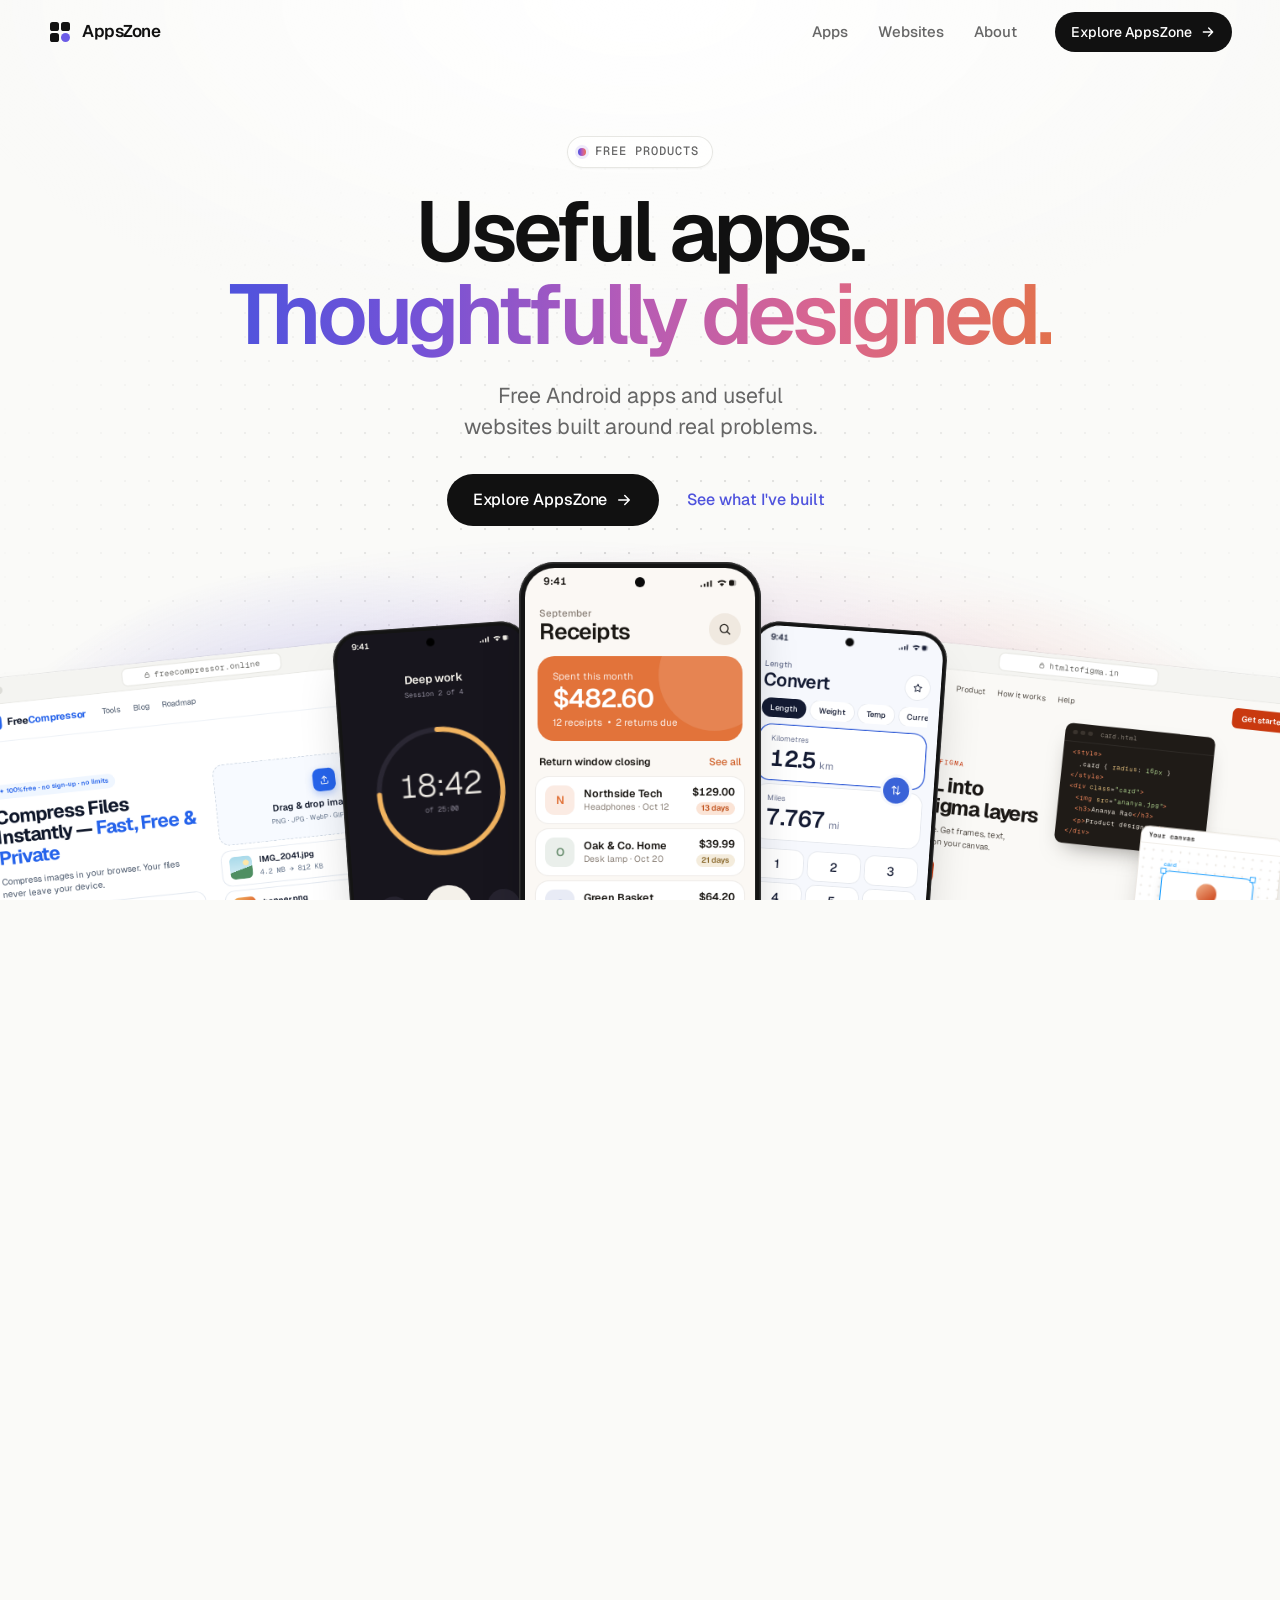
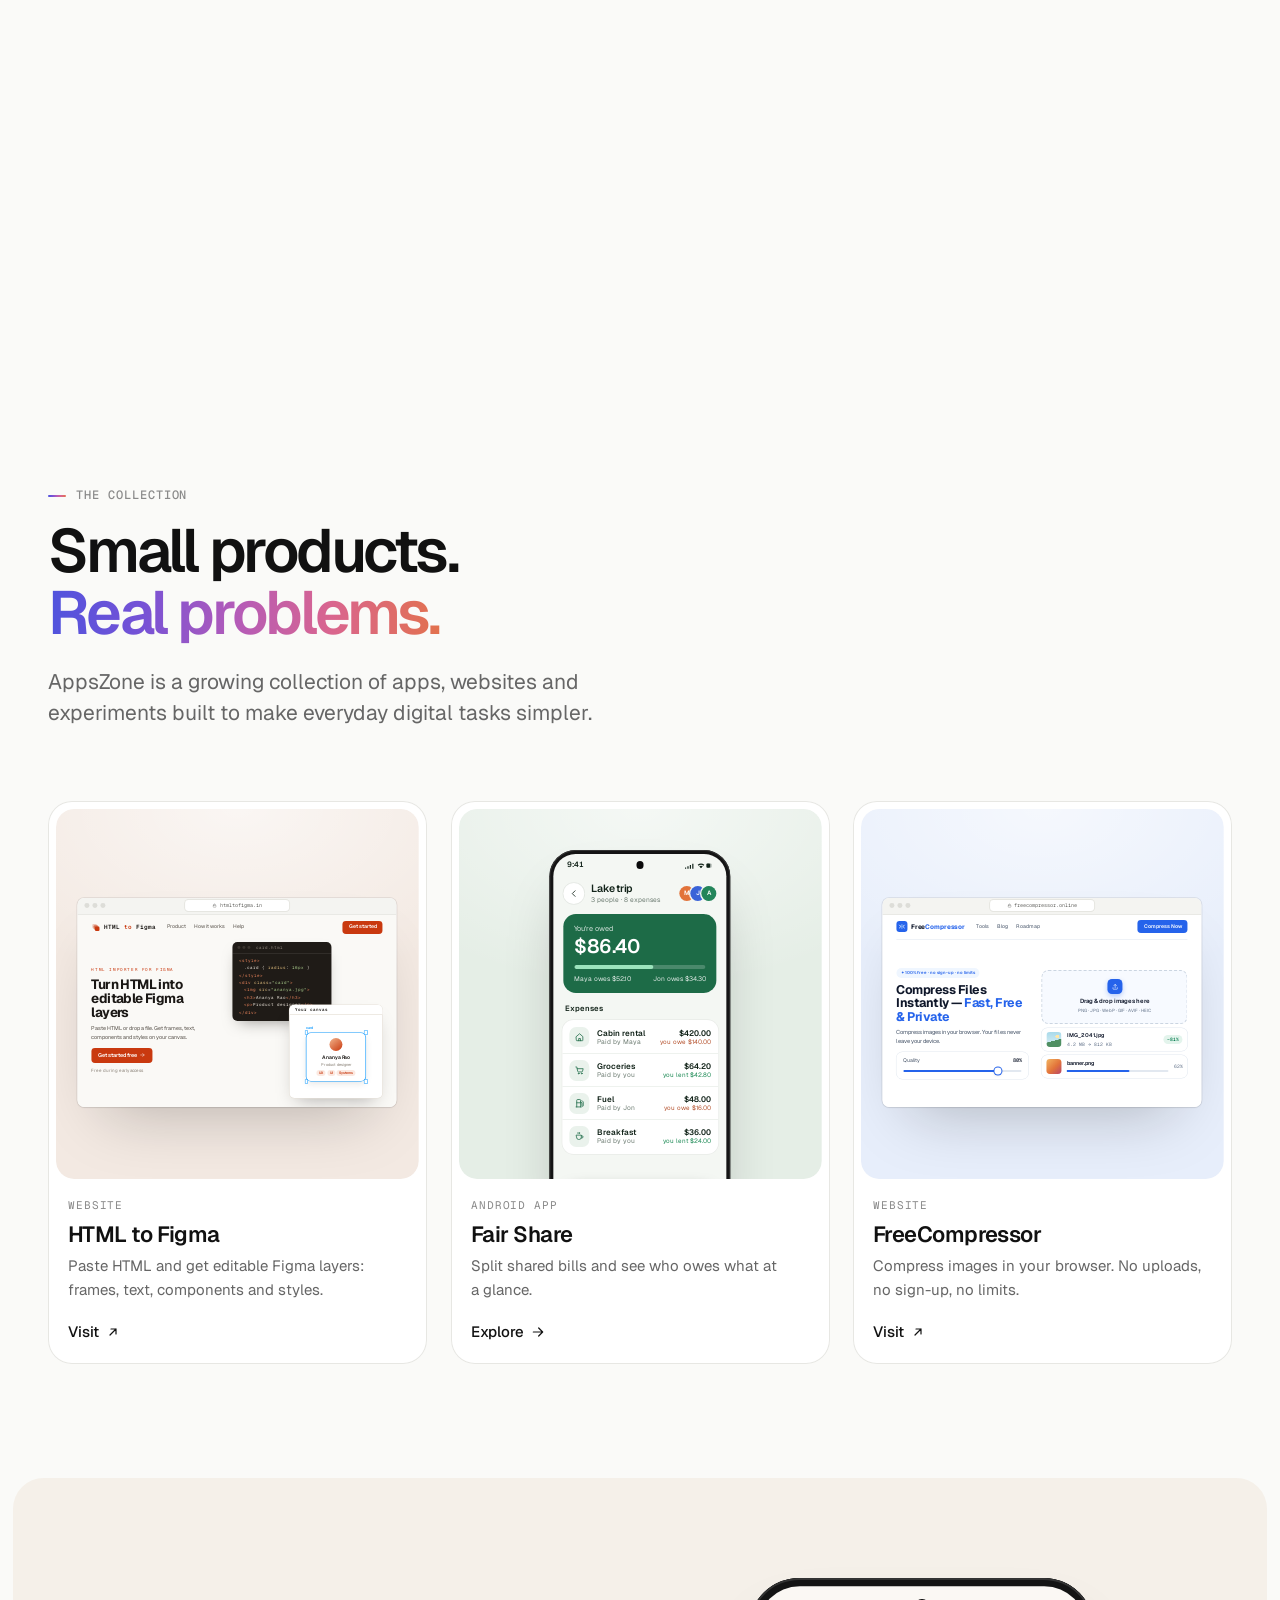
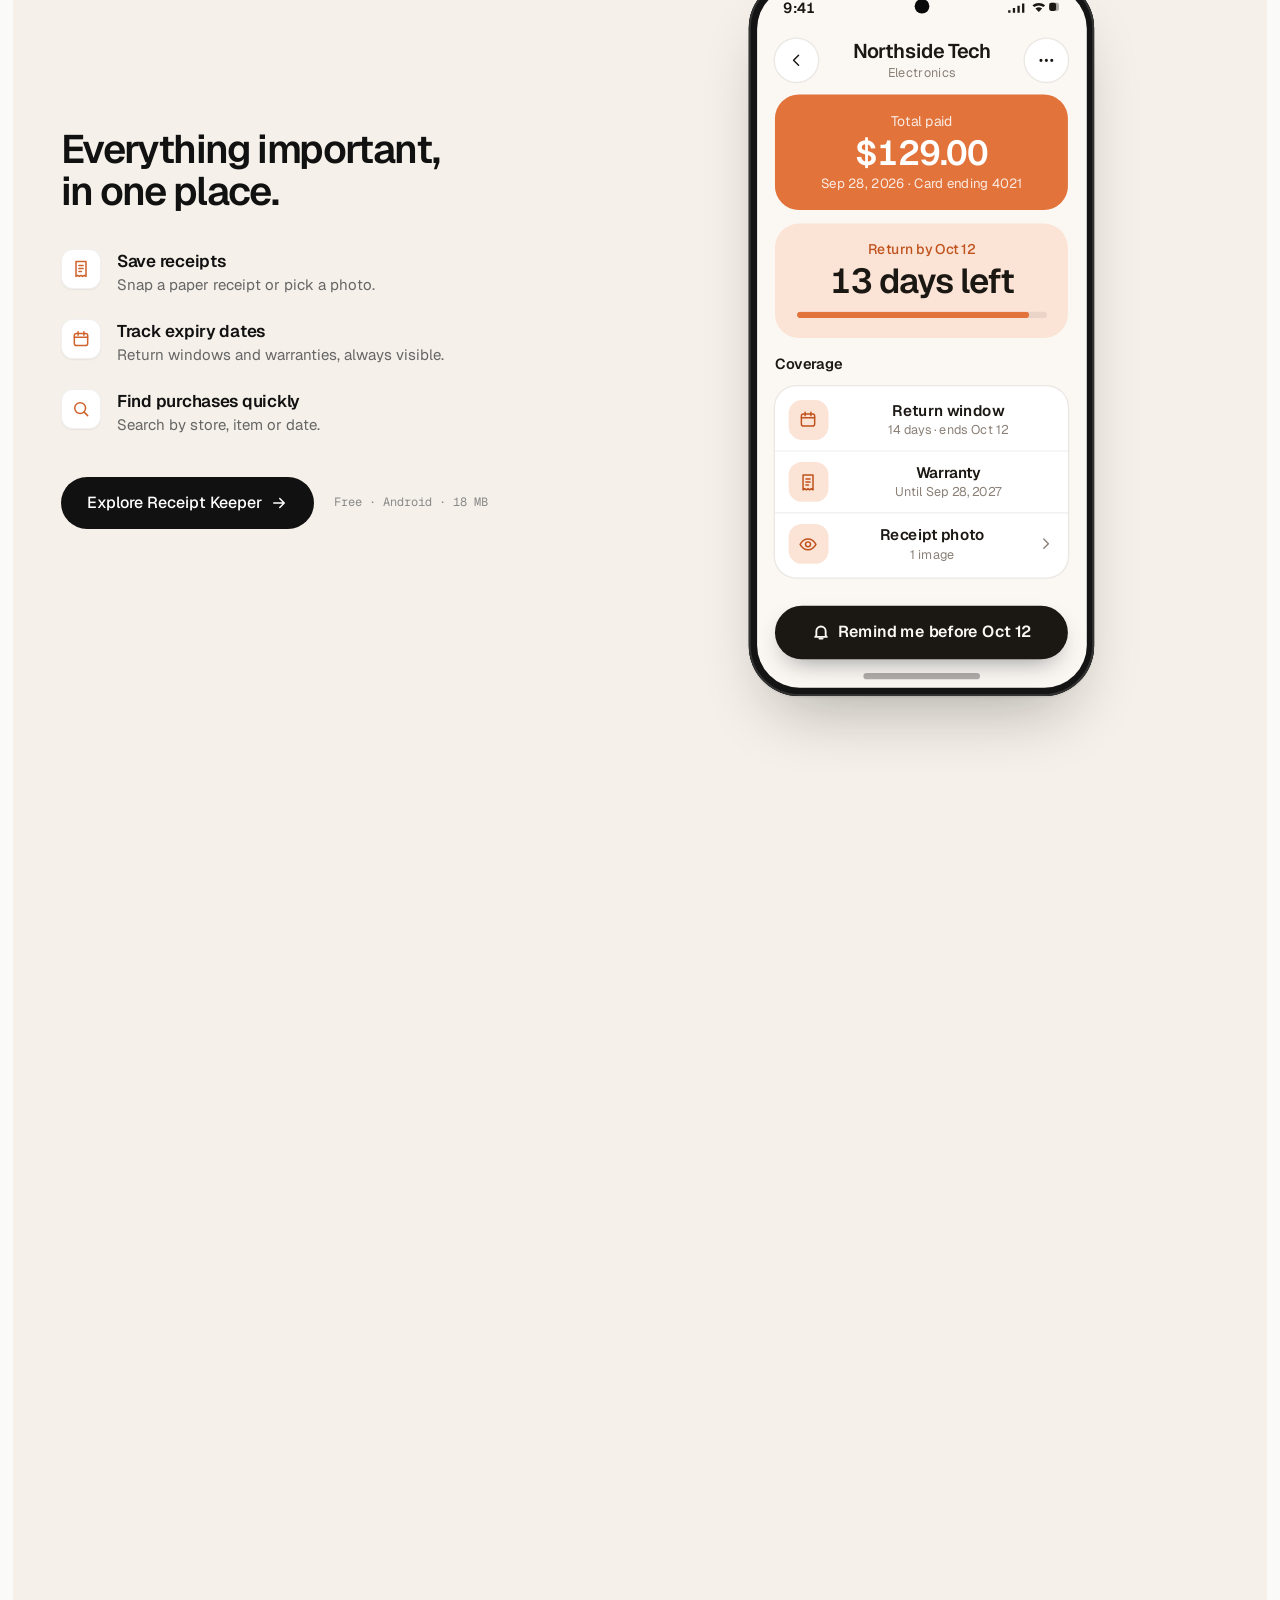
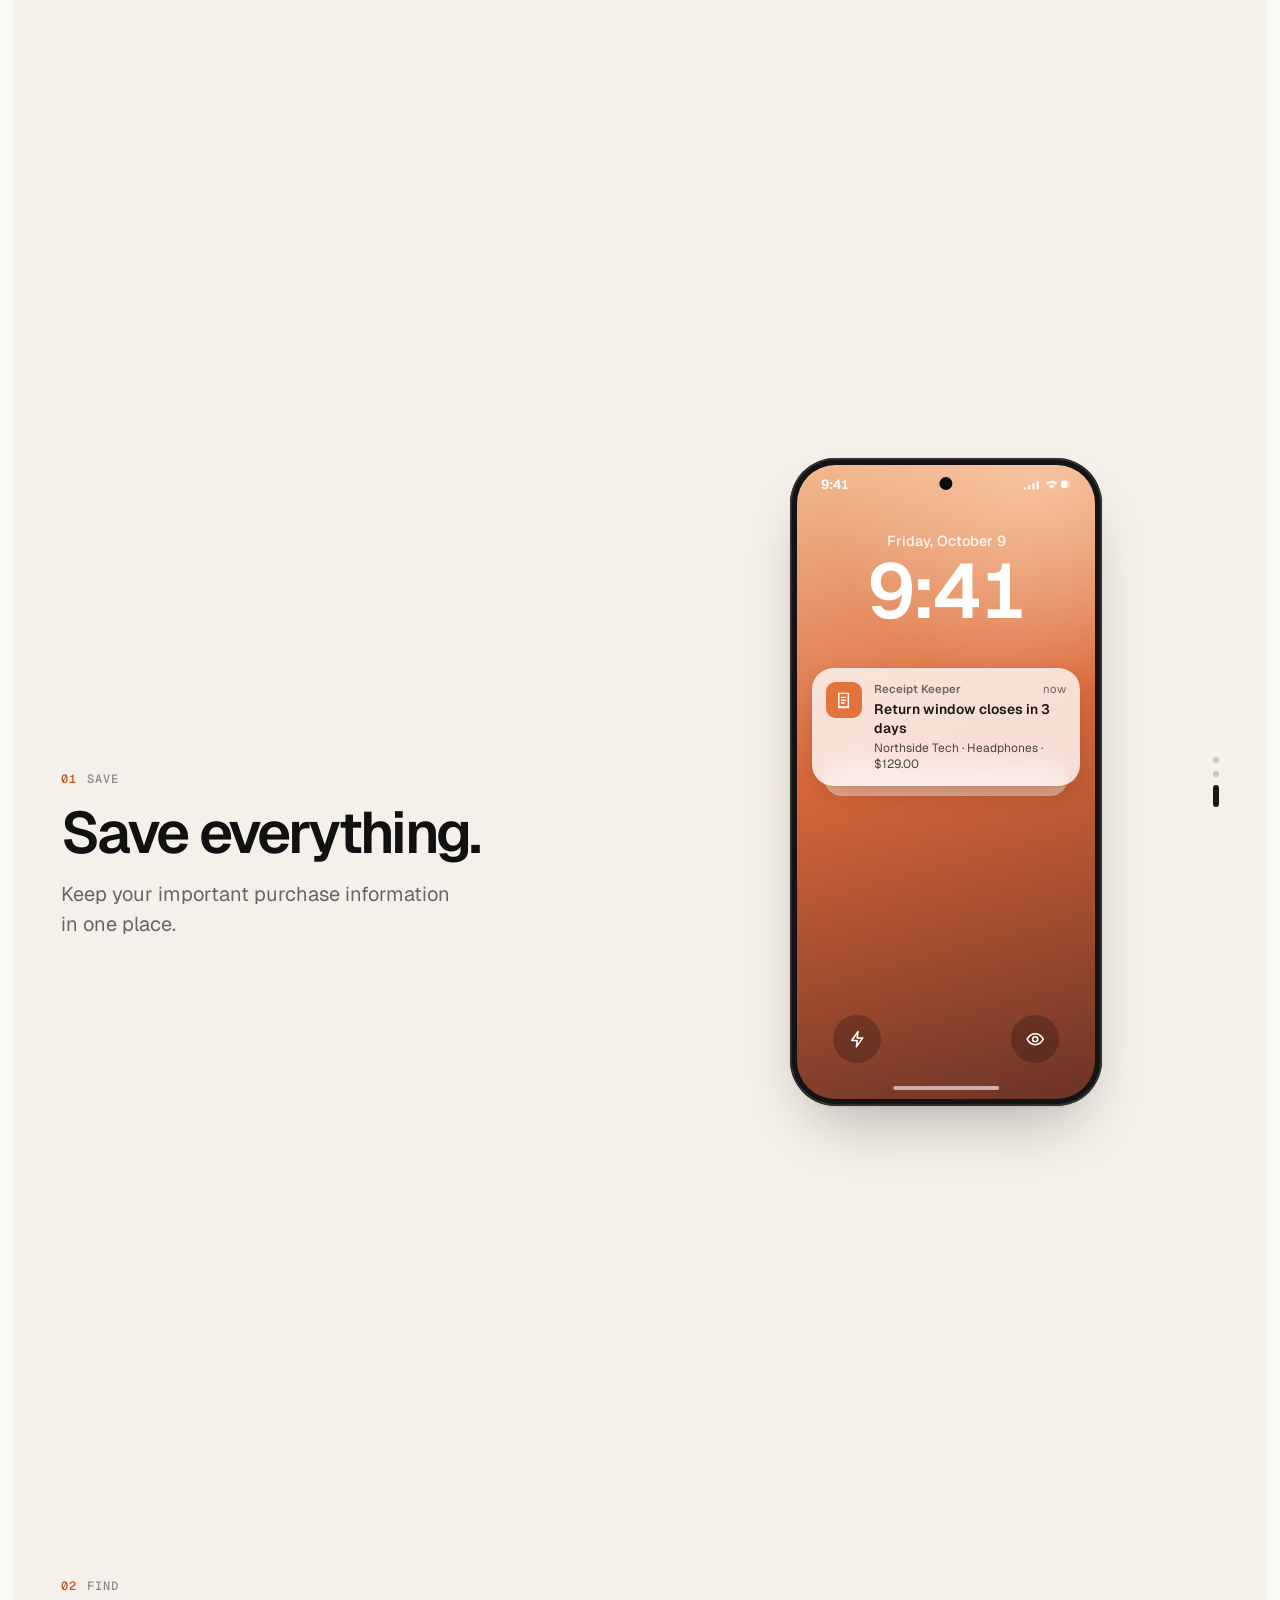
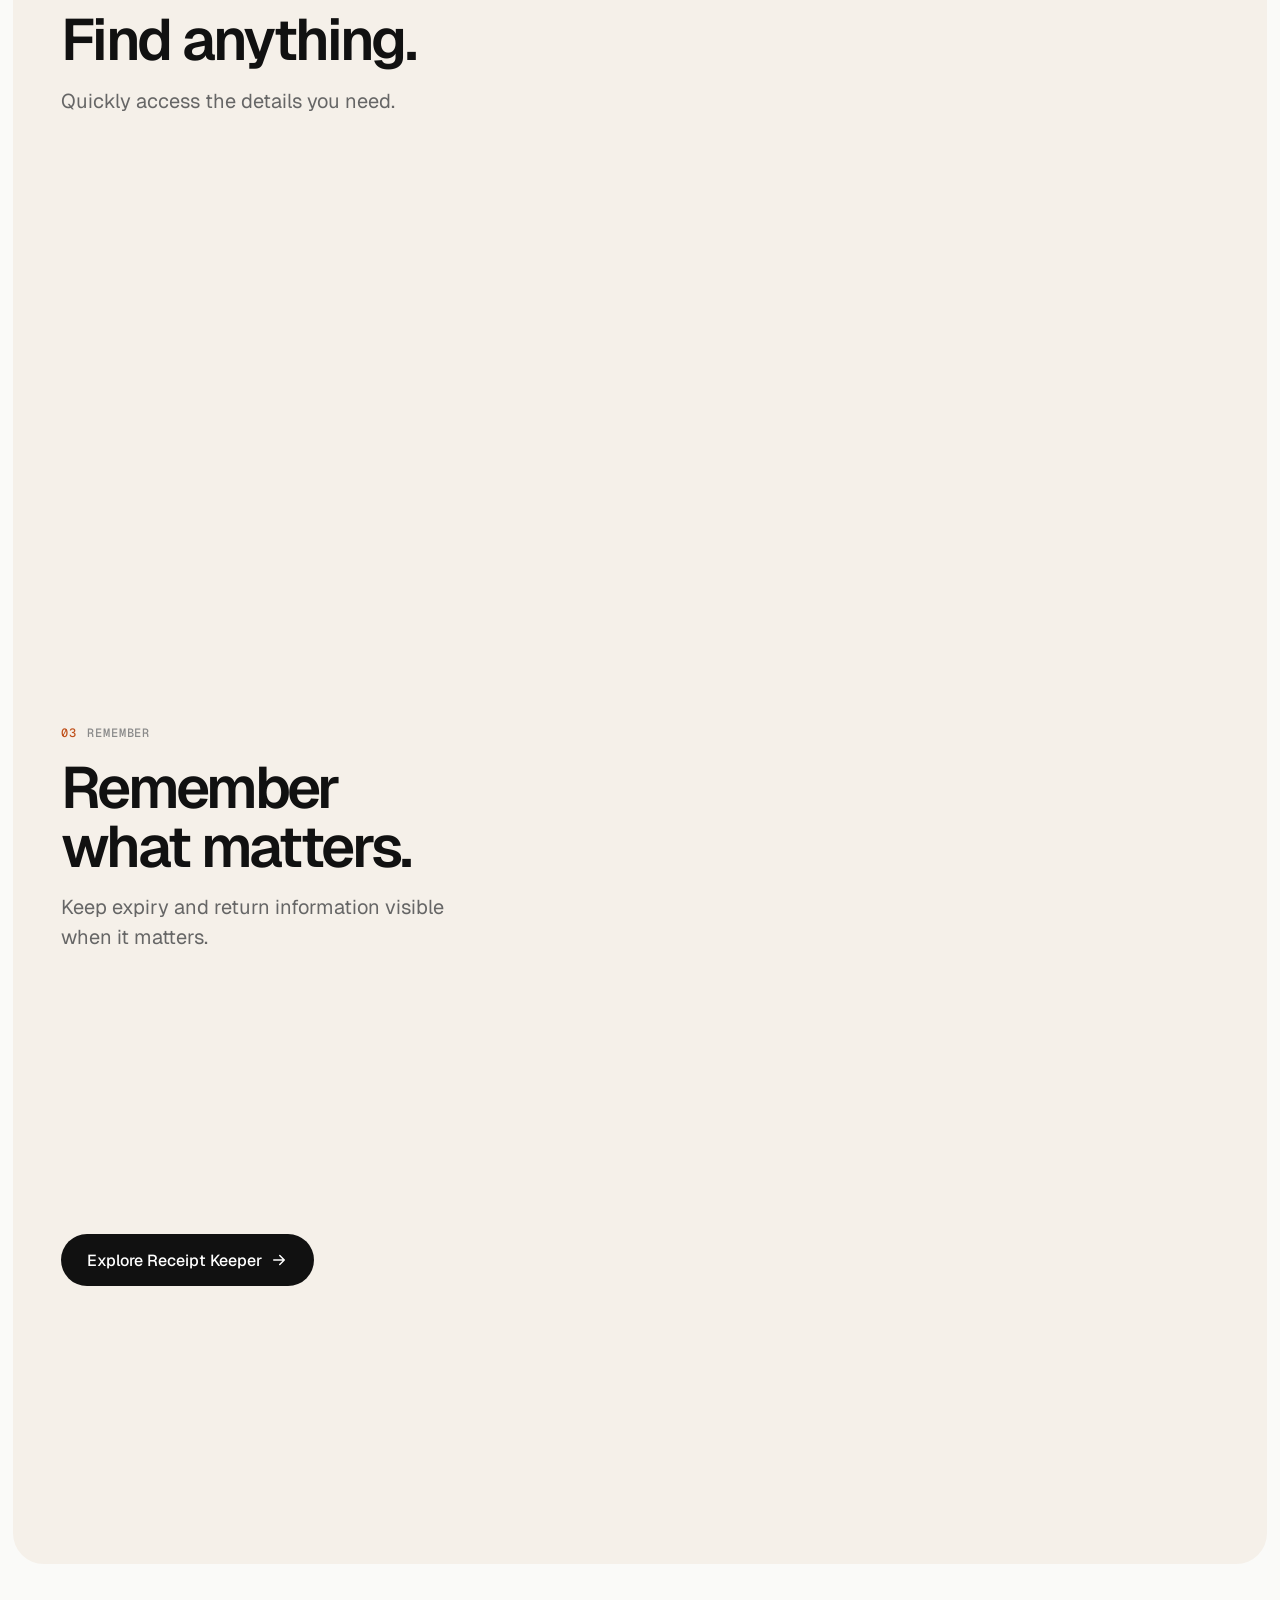
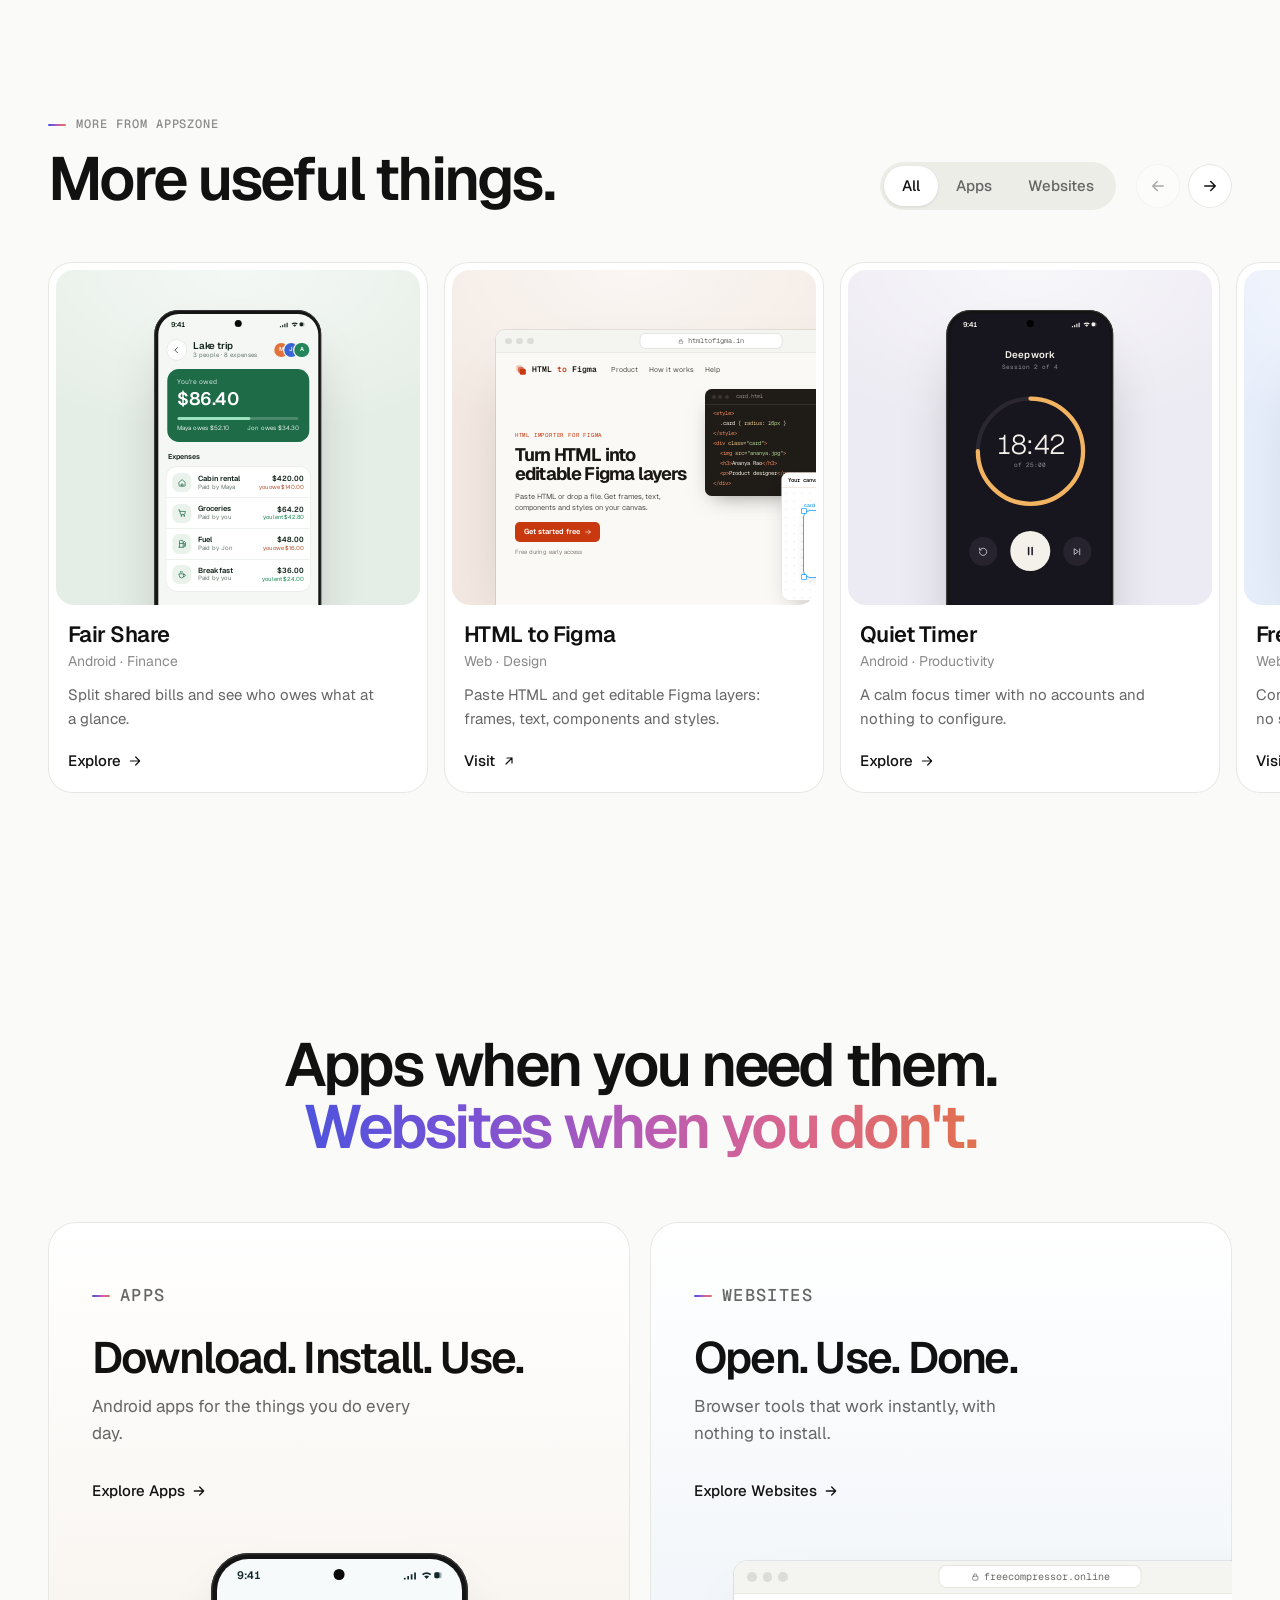
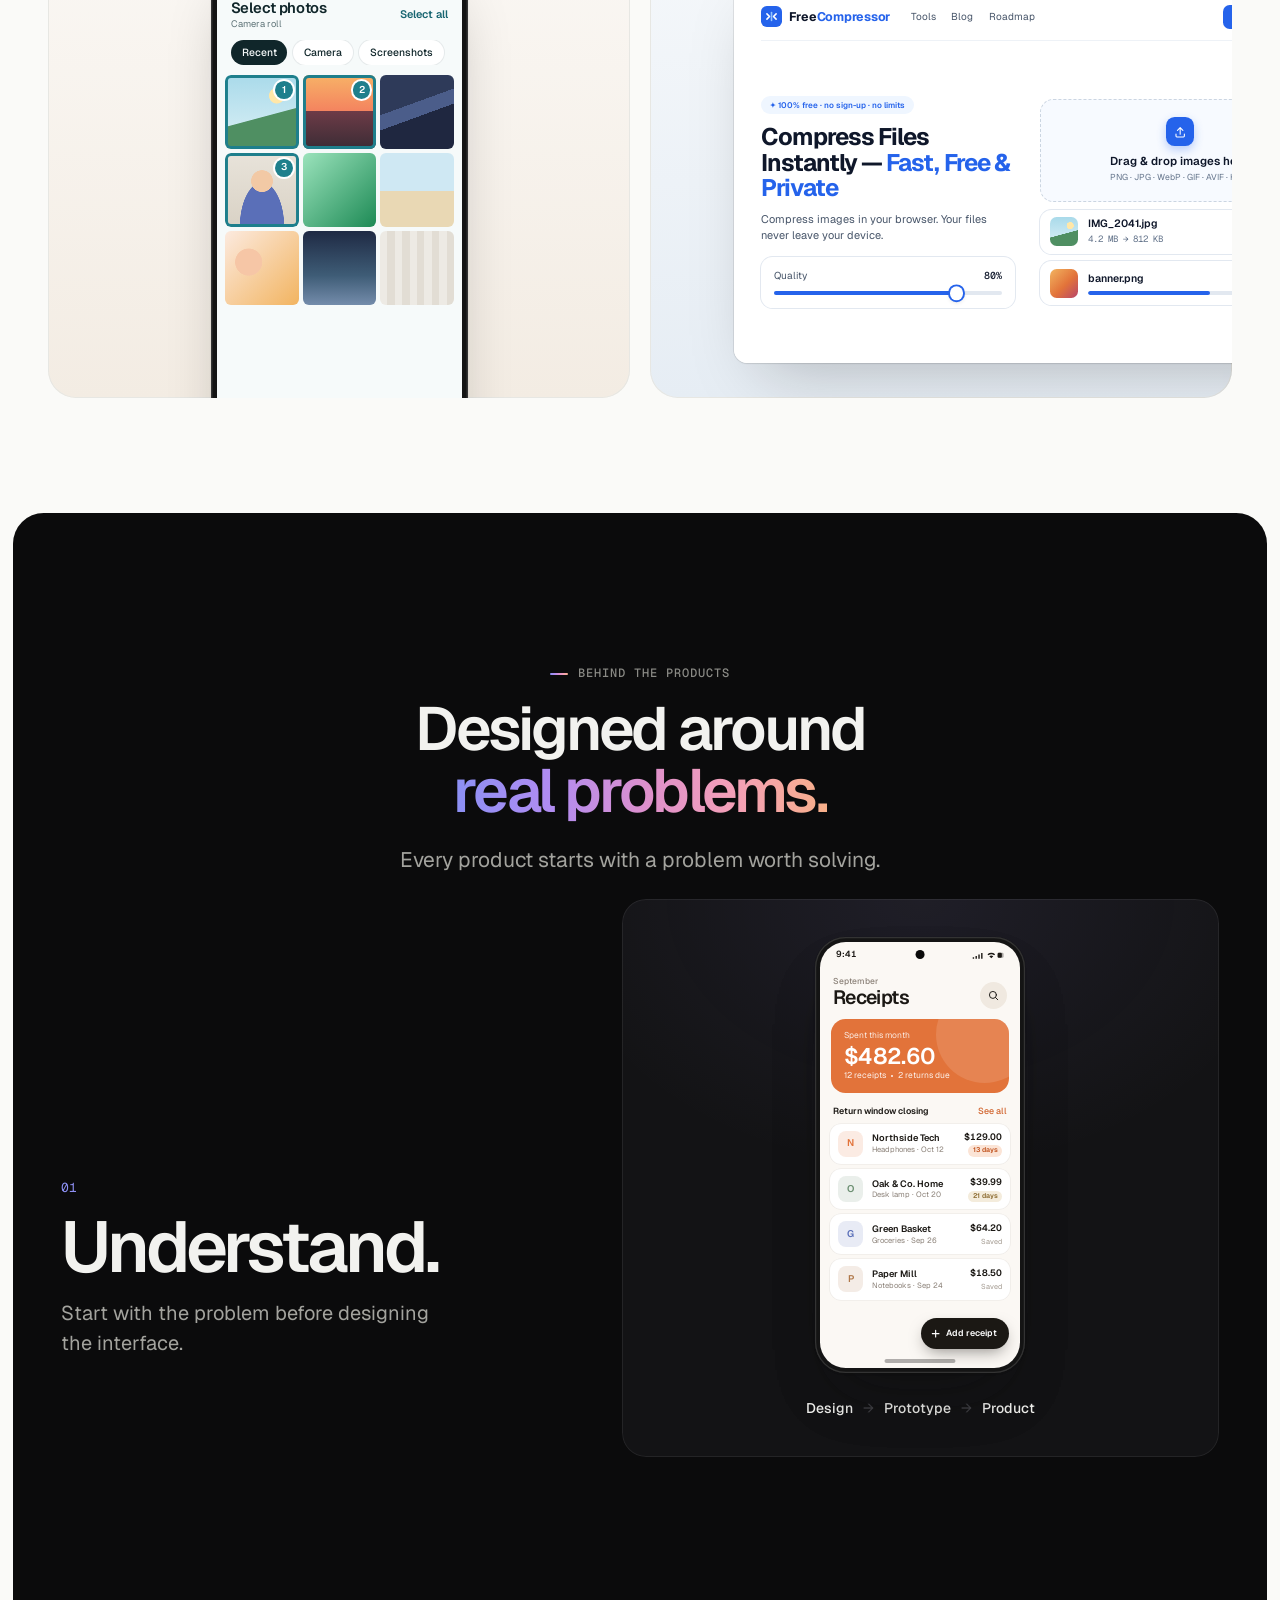
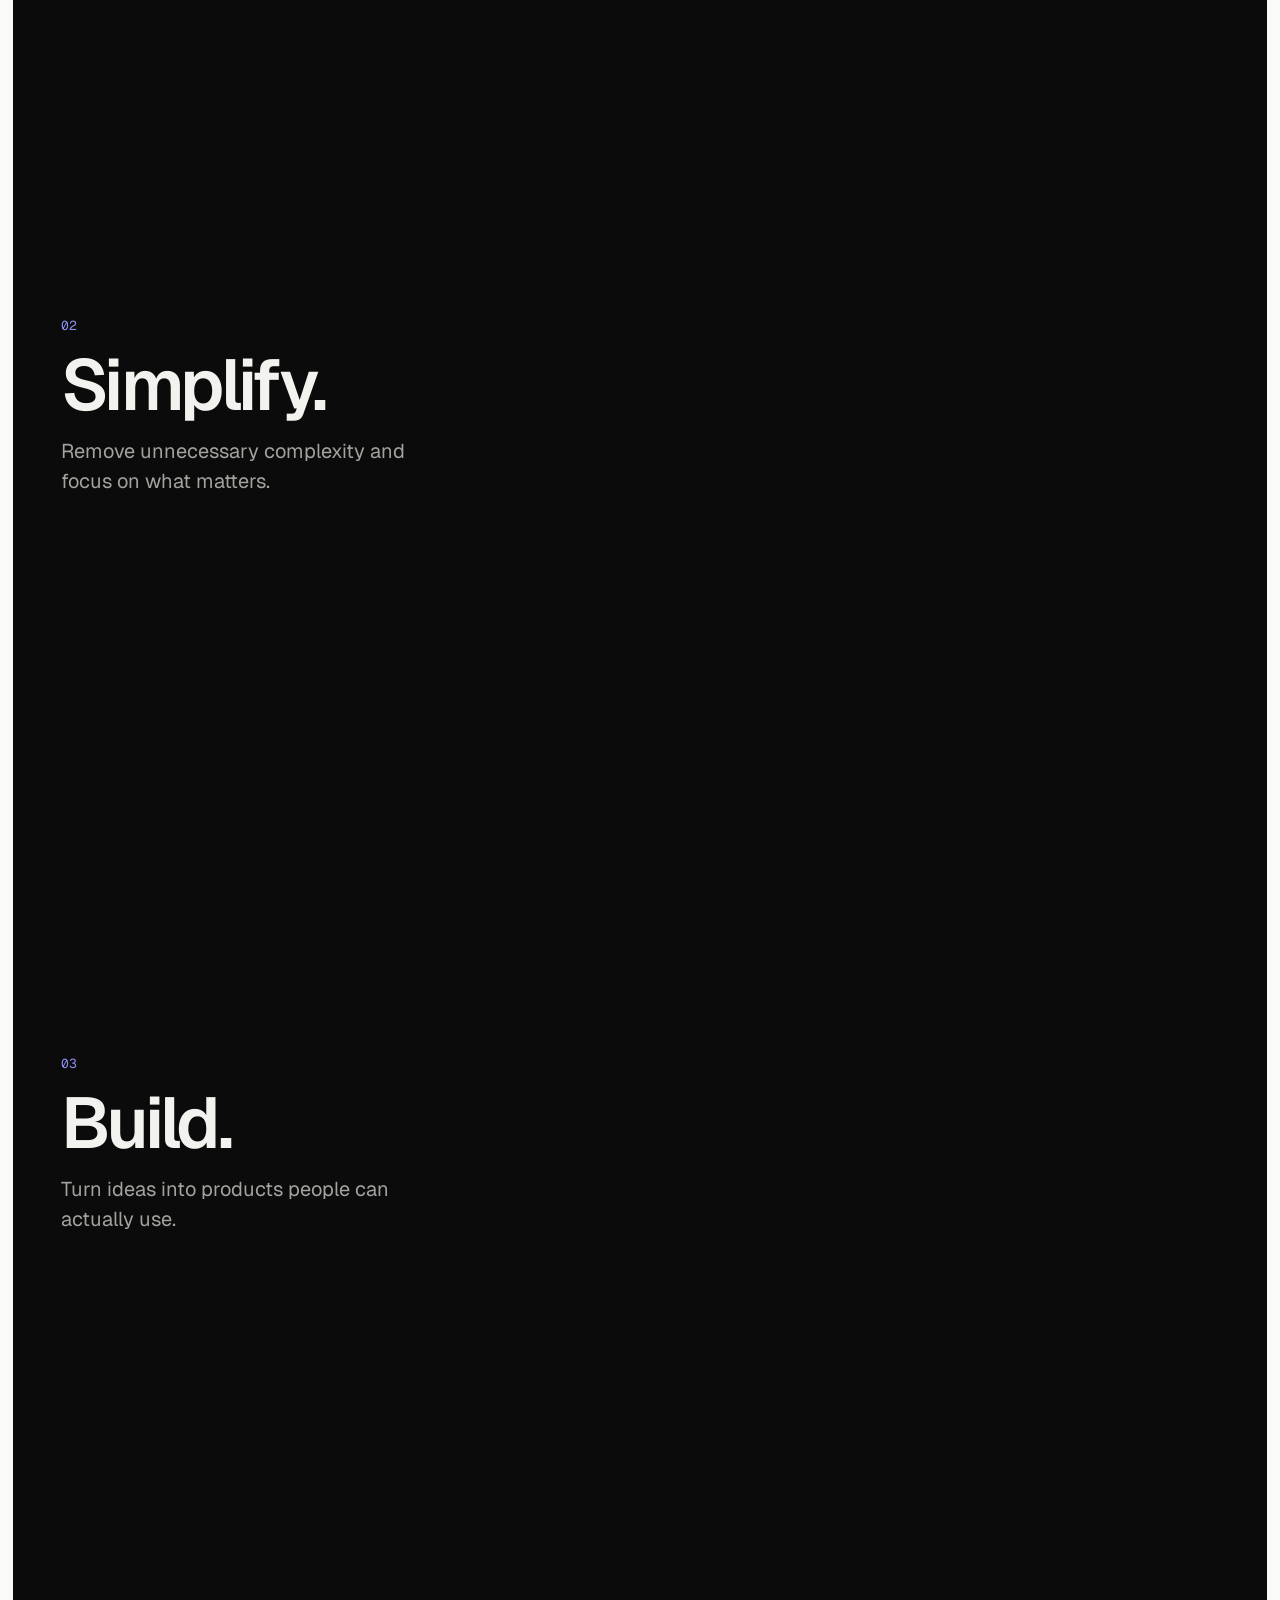
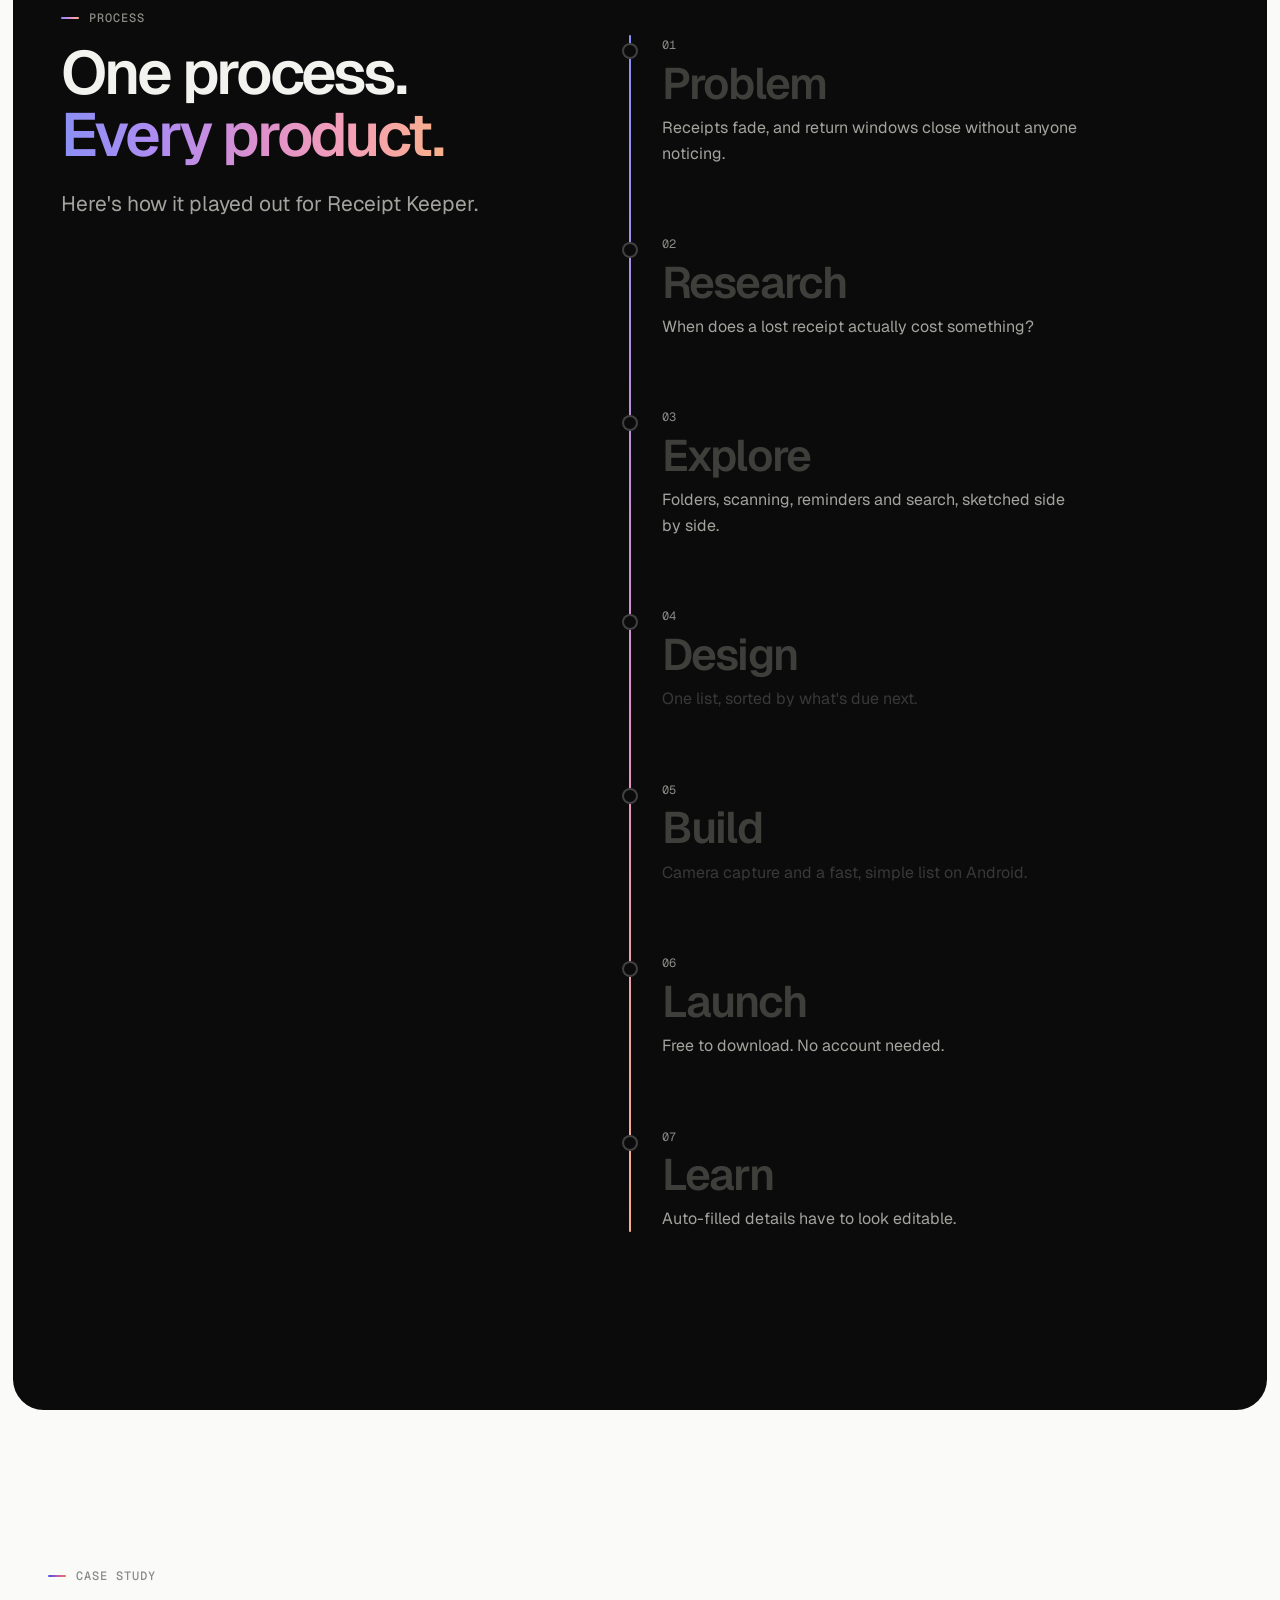
==== index.html @ 66b5cace "Launch AppsZone website on appszone.online Static homepage and app detail pages. Showcases HTML to F" ====
<!doctype html>
<html lang="en">
<head>
  <meta charset="utf-8">
  <meta name="viewport" content="width=device-width, initial-scale=1, viewport-fit=cover">
  <title>AppsZone — Useful apps. Thoughtfully designed.</title>
  <meta name="description" content="Free Android apps and useful websites built around real problems.">
  <meta name="theme-color" content="#FAFAF8">
  <meta property="og:title" content="AppsZone — Useful apps. Thoughtfully designed.">
  <meta property="og:description" content="Free Android apps and useful websites built around real problems.">
  <meta property="og:type" content="website">
  <link rel="icon" href="data:image/svg+xml,%3Csvg xmlns='http://www.w3.org/2000/svg' viewBox='0 0 32 32'%3E%3Crect width='32' height='32' rx='8' fill='%23fff'/%3E%3Crect x='5' y='5' width='10' height='10' rx='3' fill='%23111'/%3E%3Crect x='17' y='5' width='10' height='10' rx='3' fill='%23111'/%3E%3Crect x='5' y='17' width='10' height='10' rx='3' fill='%23111'/%3E%3Ccircle cx='22' cy='22' r='5' fill='%236C5CE7'/%3E%3C/svg%3E">
  <link rel="preconnect" href="https://fonts.googleapis.com">
  <link rel="preconnect" href="https://fonts.gstatic.com" crossorigin>
  <link href="https://fonts.googleapis.com/css2?family=Geist:wght@300..800&family=Geist+Mono:wght@400..600&display=swap" rel="stylesheet">
  <!-- Bump ?v= when CSS/JS change so browsers fetch the new files instead of a cached copy -->
  <link rel="stylesheet" href="assets/css/styles.css?v=2">
  <link rel="stylesheet" href="assets/css/home.css?v=2">
  <script>
    // Scroll-linked motion only when the visitor hasn't asked for reduced motion.
    document.documentElement.classList.add("js");
    if (!window.matchMedia("(prefers-reduced-motion: reduce)").matches) document.documentElement.classList.add("motion");
  </script>
</head>
<body class="page-home">
  <a class="skip-link" href="#main">Skip to content</a>

  <!-- Navigation: transparent at the top, compact once scrolling -->
  <header class="site-header" data-header>
    <div class="container nav">
      <a class="logo" href="#top" aria-label="AppsZone home">
        <svg class="logo-mark" viewBox="0 0 24 24" aria-hidden="true">
          <rect x="2" y="2" width="9" height="9" rx="2.6" fill="currentColor"/>
          <rect x="13" y="2" width="9" height="9" rx="2.6" fill="currentColor"/>
          <rect x="2" y="13" width="9" height="9" rx="2.6" fill="currentColor"/>
          <circle cx="17.5" cy="17.5" r="4.5" fill="var(--accent)"/>
        </svg>
        <span>AppsZone</span>
      </a>

      <nav class="nav-links" aria-label="Primary">
        <a href="#more" data-filter-link="apps">Apps</a>
        <a href="#more" data-filter-link="websites">Websites</a>
        <a href="#person">About</a>
      </nav>

      <a class="btn btn-primary btn-sm nav-cta" href="#collection">
        Explore AppsZone
        <svg viewBox="0 0 24 24" fill="none" stroke="currentColor" stroke-width="2" stroke-linecap="round" stroke-linejoin="round" aria-hidden="true"><path d="M5 12h14M13 6l6 6-6 6"/></svg>
      </a>

      <button class="menu-toggle" type="button" aria-expanded="false" aria-controls="mobile-menu" aria-label="Open menu" data-menu-toggle>
        <span></span><span></span>
      </button>
    </div>

    <div class="mobile-menu" id="mobile-menu" hidden data-menu>
      <nav class="container" aria-label="Mobile">
        <a href="#more" data-filter-link="apps">Apps</a>
        <a href="#more" data-filter-link="websites">Websites</a>
        <a href="#thinking">How I work</a>
        <a href="#person">About</a>
        <a class="btn btn-primary btn-lg" href="#collection">
          Explore AppsZone
          <svg viewBox="0 0 24 24" fill="none" stroke="currentColor" stroke-width="2" stroke-linecap="round" stroke-linejoin="round" aria-hidden="true"><path d="M5 12h14M13 6l6 6-6 6"/></svg>
        </a>
      </nav>
    </div>
  </header>

  <main id="main">

    <!-- 01 · Hero: the headline steps back and the products take the stage -->
    <section class="hero" id="top" data-progress="pin" aria-labelledby="hero-title">
      <div class="hero-sticky">
        <div class="container hero-copy">
          <p class="eyebrow hero-eyebrow rise" style="--i:0"><span class="hero-dot" aria-hidden="true"></span>Free products</p>
          <h1 class="hero-title rise" style="--i:1" id="hero-title">Useful apps.<br><span class="grad">Thoughtfully designed.</span></h1>
          <p class="hero-lead rise" style="--i:2">Free Android apps and useful websites built around real problems.</p>
          <div class="hero-ctas rise" style="--i:3">
            <a class="btn btn-primary btn-lg" href="#collection">
              Explore AppsZone
              <svg viewBox="0 0 24 24" fill="none" stroke="currentColor" stroke-width="2" stroke-linecap="round" stroke-linejoin="round" aria-hidden="true"><path d="M5 12h14M13 6l6 6-6 6"/></svg>
            </a>
            <a class="hero-link" href="#more">See what I've built</a>
          </div>
        </div>

        <div class="hero-stage" aria-label="A selection of AppsZone products" role="group">
          <div class="hs-item hs-far-l" data-device="free-compressor"></div>
          <div class="hs-item hs-far-r" data-device="html-to-figma"></div>
          <div class="hs-item hs-l" data-device="quiet-timer"></div>
          <div class="hs-item hs-r" data-device="qc-convert"></div>
          <div class="hs-item hs-c" data-device="receipt-keeper"></div>
        </div>
      </div>
    </section>

    <!-- 02 · The collection: a loose composition that settles into cards -->
    <section class="collection" id="collection" aria-labelledby="collection-title">
      <div class="container">
        <header class="chapter-head reveal">
          <p class="eyebrow">The collection</p>
          <h2 class="display" id="collection-title">Small products.<br><span>Real problems.</span></h2>
          <p class="chapter-lead">AppsZone is a growing collection of apps, websites and experiments built to make everyday digital tasks simpler.</p>
        </header>
        <div class="col-grid" data-collection data-progress="view" data-start="1" data-end="0.3"></div>
      </div>
    </section>

    <!-- 03 + 04 · Flagship product chapter -->
    <div class="chapter chapter--warm" data-story-chapter>
      <section class="ft" id="receipt-keeper" data-progress="pin" aria-labelledby="ft-title">
        <div class="ft-sticky">
          <div class="container ft-inner">
            <div class="ft-intro">
              <p class="eyebrow">Android app</p>
              <h2 class="display" id="ft-title">Your receipts.<br><span>Finally organized.</span></h2>
              <p class="chapter-lead">Keep receipts, purchase information and important dates in one simple place.</p>
            </div>

            <div class="ft-phone">
              <div class="ft-screen ft-screen--a" data-device="receipt-keeper"></div>
              <div class="ft-screen ft-screen--b" data-device="rk-detail" aria-hidden="true"></div>
            </div>

            <div class="ft-features">
              <h3 class="ft-features-title">Everything important,<br>in one place.</h3>
              <ul class="ft-list">
                <li style="--o:.40"><span class="ft-ico" data-glyph="receipt"></span><span><b>Save receipts</b>Snap a paper receipt or pick a photo.</span></li>
                <li style="--o:.44"><span class="ft-ico" data-glyph="calendar"></span><span><b>Track expiry dates</b>Return windows and warranties, always visible.</span></li>
                <li style="--o:.48"><span class="ft-ico" data-glyph="search"></span><span><b>Find purchases quickly</b>Search by store, item or date.</span></li>
              </ul>
              <div class="ft-cta">
                <a class="btn btn-primary btn-lg" href="app.html?slug=receipt-keeper">
                  Explore Receipt Keeper
                  <svg viewBox="0 0 24 24" fill="none" stroke="currentColor" stroke-width="2" stroke-linecap="round" stroke-linejoin="round" aria-hidden="true"><path d="M5 12h14M13 6l6 6-6 6"/></svg>
                </a>
                <span class="ft-meta" data-rk-meta></span>
              </div>
            </div>
          </div>
        </div>
      </section>

      <section class="story" id="story" aria-label="Receipt Keeper features">
        <div class="container story-grid" data-story>
          <div class="story-steps">
            <article class="story-step" data-step="0">
              <p class="eyebrow story-label"><span>01</span>Save</p>
              <h3 class="story-title">Save everything.</h3>
              <p class="story-text">Keep your important purchase information in one place.</p>
              <div class="story-inline" data-device="rk-capture"></div>
            </article>
            <article class="story-step" data-step="1">
              <p class="eyebrow story-label"><span>02</span>Find</p>
              <h3 class="story-title">Find anything.</h3>
              <p class="story-text">Quickly access the details you need.</p>
              <div class="story-inline" data-device="rk-search"></div>
            </article>
            <article class="story-step" data-step="2">
              <p class="eyebrow story-label"><span>03</span>Remember</p>
              <h3 class="story-title">Remember what matters.</h3>
              <p class="story-text">Keep expiry and return information visible when it matters.</p>
              <div class="story-inline" data-device="rk-reminder"></div>
            </article>
            <div class="story-end">
              <a class="btn btn-primary btn-lg" href="app.html?slug=receipt-keeper">
                Explore Receipt Keeper
                <svg viewBox="0 0 24 24" fill="none" stroke="currentColor" stroke-width="2" stroke-linecap="round" stroke-linejoin="round" aria-hidden="true"><path d="M5 12h14M13 6l6 6-6 6"/></svg>
              </a>
            </div>
          </div>
          <div class="story-visual" aria-hidden="true">
            <div class="story-screen is-active" data-screen="0" data-device="rk-capture"></div>
            <div class="story-screen" data-screen="1" data-device="rk-search"></div>
            <div class="story-screen" data-screen="2" data-device="rk-reminder"></div>
            <ol class="story-dots"><li class="is-active"></li><li></li><li></li></ol>
          </div>
        </div>
      </section>
    </div>

    <!-- 05 · More from AppsZone: a horizontal product rail -->
    <section class="more" id="more" aria-labelledby="more-title">
      <div class="container more-head reveal">
        <div>
          <p class="eyebrow">More from AppsZone</p>
          <h2 class="display" id="more-title">More useful things.</h2>
        </div>
        <div class="more-controls">
          <div class="seg" role="group" aria-label="Show" data-seg>
            <button type="button" aria-pressed="true" data-filter="all">All</button>
            <button type="button" aria-pressed="false" data-filter="apps">Apps</button>
            <button type="button" aria-pressed="false" data-filter="websites">Websites</button>
          </div>
          <div class="rail-arrows">
            <button type="button" class="rail-btn" data-rail-prev aria-label="Previous products">
              <svg viewBox="0 0 24 24" fill="none" stroke="currentColor" stroke-width="2" stroke-linecap="round" stroke-linejoin="round" aria-hidden="true"><path d="M19 12H5M11 18l-6-6 6-6"/></svg>
            </button>
            <button type="button" class="rail-btn" data-rail-next aria-label="Next products">
              <svg viewBox="0 0 24 24" fill="none" stroke="currentColor" stroke-width="2" stroke-linecap="round" stroke-linejoin="round" aria-hidden="true"><path d="M5 12h14M13 6l6 6-6 6"/></svg>
            </button>
          </div>
        </div>
      </div>
      <div class="rail" data-rail tabindex="0" aria-label="Products"></div>
      <p class="sr-only" aria-live="polite" data-rail-status></p>
    </section>

    <!-- 06 · Apps vs websites -->
    <section class="split" id="apps-and-websites" data-split aria-labelledby="split-title">
      <div class="container">
        <h2 class="display split-title reveal" id="split-title">Apps when you need them.<br><span>Websites when you don't.</span></h2>
        <div class="split-panels">
          <article class="split-panel split-panel--apps" data-panel="apps">
            <div class="split-copy">
              <p class="eyebrow">Apps</p>
              <h3>Download. Install. Use.</h3>
              <p>Android apps for the things you do every day.</p>
              <a class="link-arrow" href="#more" data-filter-link="apps">
                Explore Apps
                <svg viewBox="0 0 24 24" fill="none" stroke="currentColor" stroke-width="2" stroke-linecap="round" stroke-linejoin="round" aria-hidden="true"><path d="M5 12h14M13 6l6 6-6 6"/></svg>
              </a>
            </div>
            <div class="split-visual split-visual--phone" data-device="ic-pick"></div>
          </article>
          <article class="split-panel split-panel--web" data-panel="websites">
            <div class="split-copy">
              <p class="eyebrow">Websites</p>
              <h3>Open. Use. Done.</h3>
              <p>Browser tools that work instantly, with nothing to install.</p>
              <a class="link-arrow" href="#more" data-filter-link="websites">
                Explore Websites
                <svg viewBox="0 0 24 24" fill="none" stroke="currentColor" stroke-width="2" stroke-linecap="round" stroke-linejoin="round" aria-hidden="true"><path d="M5 12h14M13 6l6 6-6 6"/></svg>
              </a>
            </div>
            <div class="split-visual split-visual--browser" data-device="free-compressor"></div>
          </article>
        </div>
      </div>
    </section>

    <!-- 07 + 08 · Behind the products -->
    <div class="chapter chapter--dark">
      <section class="think" id="thinking" aria-labelledby="think-title">
        <div class="container">
          <header class="chapter-head reveal">
            <p class="eyebrow">Behind the products</p>
            <h2 class="display" id="think-title">Designed around<br><span class="grad">real problems.</span></h2>
            <p class="chapter-lead">Every product starts with a problem worth solving.</p>
          </header>

          <div class="think-grid" data-think>
            <div class="think-steps">
              <article class="think-step" data-step="0">
                <span class="think-num">01</span>
                <h3>Understand.</h3>
                <p>Start with the problem before designing the interface.</p>
                <div class="think-inline" data-visual="understand"></div>
              </article>
              <article class="think-step" data-step="1">
                <span class="think-num">02</span>
                <h3>Simplify.</h3>
                <p>Remove unnecessary complexity and focus on what matters.</p>
                <div class="think-inline" data-visual="simplify"></div>
              </article>
              <article class="think-step" data-step="2">
                <span class="think-num">03</span>
                <h3>Build.</h3>
                <p>Turn ideas into products people can actually use.</p>
                <div class="think-inline" data-visual="build"></div>
              </article>
            </div>
            <div class="think-stage" aria-hidden="true">
              <div class="think-visual is-active" data-screen="0" data-visual="understand"></div>
              <div class="think-visual" data-screen="1" data-visual="simplify"></div>
              <div class="think-visual" data-screen="2" data-visual="build"></div>
            </div>
          </div>
        </div>
      </section>

      <section class="proc" id="process" aria-labelledby="proc-title">
        <div class="container proc-grid">
          <header class="proc-head reveal">
            <p class="eyebrow">Process</p>
            <h2 class="display" id="proc-title">One process.<br><span class="grad">Every product.</span></h2>
            <p class="chapter-lead">Here's how it played out for Receipt Keeper.</p>
          </header>
          <ol class="proc-list" data-progress="line">
            <li class="proc-line" aria-hidden="true"><i></i></li>
            <li class="proc-stage"><span class="proc-dot"></span><span class="proc-num">01</span><h3>Problem</h3><p>Receipts fade, and return windows close without anyone noticing.</p></li>
            <li class="proc-stage"><span class="proc-dot"></span><span class="proc-num">02</span><h3>Research</h3><p>When does a lost receipt actually cost something?</p></li>
            <li class="proc-stage"><span class="proc-dot"></span><span class="proc-num">03</span><h3>Explore</h3><p>Folders, scanning, reminders and search, sketched side by side.</p></li>
            <li class="proc-stage"><span class="proc-dot"></span><span class="proc-num">04</span><h3>Design</h3><p>One list, sorted by what's due next.</p></li>
            <li class="proc-stage"><span class="proc-dot"></span><span class="proc-num">05</span><h3>Build</h3><p>Camera capture and a fast, simple list on Android.</p></li>
            <li class="proc-stage"><span class="proc-dot"></span><span class="proc-num">06</span><h3>Launch</h3><p>Free to download. No account needed.</p></li>
            <li class="proc-stage"><span class="proc-dot"></span><span class="proc-num">07</span><h3>Learn</h3><p>Auto-filled details have to look editable.</p></li>
          </ol>
        </div>
      </section>
    </div>

    <!-- 09 · Case study preview: a horizontal walk from problem to product -->
    <section class="case" id="case-study" data-progress="pin" data-case aria-labelledby="case-title">
      <div class="case-sticky">
        <div class="container case-head">
          <div>
            <p class="eyebrow">Case study</p>
            <h2 class="display" id="case-title">From problem<br><span>to product.</span></h2>
          </div>
          <div class="case-aside">
            <p class="chapter-lead">How Receipt Keeper went from a drawer full of receipts to an app on your phone.</p>
            <a class="link-arrow" href="app.html?slug=receipt-keeper#behind">
              Explore the full story
              <svg viewBox="0 0 24 24" fill="none" stroke="currentColor" stroke-width="2" stroke-linecap="round" stroke-linejoin="round" aria-hidden="true"><path d="M5 12h14M13 6l6 6-6 6"/></svg>
            </a>
          </div>
        </div>

        <ol class="case-track" data-case-track>
          <li class="case-frame">
            <div class="case-visual case-visual--paper" aria-hidden="true">
              <div class="cs-receipt"><b>NORTHS</b><i></i><i class="s"></i><i></i><span>TOTAL $1</span><i class="s"></i></div>
            </div>
            <span class="case-num">01</span><h3>Problem</h3><p>Receipts fade. Deadlines slip.</p>
          </li>
          <li class="case-frame">
            <div class="case-visual case-visual--grid" aria-hidden="true">
              <div class="cs-sketch">
                <span>Snap</span>
                <svg viewBox="0 0 60 20"><path d="M2 12c14-8 34-8 52-2m-6-5 6 5-7 3"/></svg>
                <span>Keep</span>
                <svg viewBox="0 0 60 20"><path d="M2 8c16 8 36 8 52 0m-7-3 7 3-6 5"/></svg>
                <span>Remind</span>
              </div>
            </div>
            <span class="case-num">02</span><h3>Idea</h3><p>Capture it at the till. Let the app remember.</p>
          </li>
          <li class="case-frame">
            <div class="case-visual" aria-hidden="true"><div class="case-phone" data-device="wireframe"></div></div>
            <span class="case-num">03</span><h3>Wireframes</h3><p>One list, sorted by what's due next.</p>
          </li>
          <li class="case-frame">
            <div class="case-visual" aria-hidden="true"><div class="case-phone" data-device="receipt-keeper"></div></div>
            <span class="case-num">04</span><h3>Interface</h3><p>Warm, calm and quick to scan.</p>
          </li>
          <li class="case-frame">
            <div class="case-visual case-visual--proto" aria-hidden="true">
              <div class="case-phone case-phone--sm" data-device="rk-review"></div>
              <svg class="cs-arrow" viewBox="0 0 80 40"><path d="M4 30C24 4 52 4 74 22m-8-8 8 8-10 3"/></svg>
              <div class="case-phone case-phone--sm" data-device="rk-detail"></div>
            </div>
            <span class="case-num">05</span><h3>Prototype</h3><p>Walking through capture, review and save.</p>
          </li>
          <li class="case-frame">
            <div class="case-visual case-visual--ship" aria-hidden="true">
              <div class="case-phone" data-device="rk-reminder"></div>
              <span class="cs-badge">v1.0 · Android · Free</span>
            </div>
            <span class="case-num">06</span><h3>Built product</h3><p>On Android, and free to use.</p>
          </li>
        </ol>
      </div>
    </section>

    <!-- 10 · The person behind AppsZone -->
    <section class="person" id="person" aria-labelledby="person-title">
      <div class="container person-grid">
        <div>
          <p class="eyebrow">The person behind AppsZone</p>
          <h2 class="display person-title" id="person-title" data-words data-progress="view" data-start="0.9" data-end="0.35">
            <span>I like turning</span> <span>complex problems into</span> <span>simple products.</span>
          </h2>
        </div>
        <div class="person-side reveal">
          <p class="chapter-lead">AppsZone is where I explore ideas, design digital products and turn useful concepts into real experiences.</p>
          <dl class="person-skills">
            <div><dt>Product Design</dt><dd>UX · UI · Interaction · Systems</dd></div>
            <div><dt>Building</dt><dd>Web · Android · AI-powered tools</dd></div>
          </dl>
          <a class="link-arrow" href="about/">
            More about AppsZone
            <svg viewBox="0 0 24 24" fill="none" stroke="currentColor" stroke-width="2" stroke-linecap="round" stroke-linejoin="round" aria-hidden="true"><path d="M5 12h14M13 6l6 6-6 6"/></svg>
          </a>
        </div>
      </div>
    </section>

    <!-- 11 · Final call to action -->
    <section class="finale" id="explore" aria-labelledby="finale-title">
      <div class="container finale-inner reveal">
        <h2 class="display finale-title" id="finale-title">Find something <span class="grad">useful.</span></h2>
        <p class="chapter-lead">Explore the apps and websites built by AppsZone.</p>
        <div class="finale-ctas">
          <a class="btn btn-primary btn-lg" href="#more" data-filter-link="apps">
            Explore Apps
            <svg viewBox="0 0 24 24" fill="none" stroke="currentColor" stroke-width="2" stroke-linecap="round" stroke-linejoin="round" aria-hidden="true"><path d="M5 12h14M13 6l6 6-6 6"/></svg>
          </a>
          <a class="btn btn-secondary btn-lg" href="#more" data-filter-link="websites">
            Explore Websites
            <svg viewBox="0 0 24 24" fill="none" stroke="currentColor" stroke-width="2" stroke-linecap="round" stroke-linejoin="round" aria-hidden="true"><path d="M5 12h14M13 6l6 6-6 6"/></svg>
          </a>
        </div>
      </div>
    </section>
  </main>

  <!-- Footer -->
  <footer class="site-footer">
    <div class="container">
      <div class="footer-grid">
        <div class="footer-brand">
          <a class="logo" href="#top" aria-label="AppsZone home">
            <svg class="logo-mark" viewBox="0 0 24 24" aria-hidden="true">
              <rect x="2" y="2" width="9" height="9" rx="2.6" fill="currentColor"/>
              <rect x="13" y="2" width="9" height="9" rx="2.6" fill="currentColor"/>
              <rect x="2" y="13" width="9" height="9" rx="2.6" fill="currentColor"/>
              <circle cx="17.5" cy="17.5" r="4.5" fill="var(--accent)"/>
            </svg>
            <span>AppsZone</span>
          </a>
          <p>Useful apps.<br>Thoughtfully designed.</p>
        </div>
        <nav class="footer-links" aria-label="Footer">
          <ul>
            <li><a href="#more" data-filter-link="apps">Apps</a></li>
            <li><a href="#more" data-filter-link="websites">Websites</a></li>
            <li><a href="#person">About</a></li>
            <li><a href="how-to-install/">How to install</a></li>
          </ul>
          <ul>
            <li><a href="privacy/">Privacy</a></li>
            <li><a href="terms/">Terms</a></li>
          </ul>
        </nav>
      </div>
      <div class="footer-bottom">
        <span>© 2026 AppsZone</span>
        <div class="footer-end">
          <a href="#top">Back to top ↑</a>
          <span class="maker" role="img" aria-label="Made with love by K" title="Made with love by K">
            <span aria-hidden="true">K</span>
            <svg viewBox="0 0 24 24" aria-hidden="true"><path d="M2 9.5a5.5 5.5 0 0 1 9.591-3.676.56.56 0 0 0 .818 0A5.49 5.49 0 0 1 22 9.5c0 2.29-1.5 4-3 5.5l-5.492 5.313a2 2 0 0 1-3 .019L5 15c-1.5-1.5-3-3.2-3-5.5"/></svg>
          </span>
        </div>
      </div>
    </div>
  </footer>

  <!-- Mobile: a quiet sticky link while the Receipt Keeper story is on screen -->
  <a class="story-pill" href="app.html?slug=receipt-keeper" data-story-pill tabindex="-1" aria-hidden="true"></a>

  <script src="assets/js/data.js?v=2"></script>
  <script src="assets/js/screens.js?v=2"></script>
  <script src="assets/js/site.js?v=2"></script>
  <script src="assets/js/main.js?v=2"></script>
</body>
</html>
---- assets/css/styles.css ----
/* ==========================================================================
   AppsZone — shared styles (tokens, base, header, devices, app page)
   Mobile first. Tokens follow the V1 spec (§25 colors, §26 type, §28 cards).
   ========================================================================== */

/* ---------- Tokens ---------- */
:root {
  --bg: #FAFAF8;
  --surface: #FFFFFF;
  --surface-2: #F3F3EF;
  --text: #111111;
  --text-2: #666666;
  --muted: #8A8A8A;
  --border: #E7E7E3;
  --border-strong: #D6D6D0;
  --accent: #6C5CE7;
  --accent-soft: #F0EEFF;
  --success: #16845B;

  --font: "Geist", ui-sans-serif, system-ui, -apple-system, "Segoe UI", Roboto, sans-serif;
  --mono: "Geist Mono", ui-monospace, "SF Mono", Menlo, monospace;

  --fs-h1: clamp(2.5rem, 1.2rem + 5.2vw, 4.75rem);
  --fs-h2: clamp(1.875rem, 1.35rem + 2.2vw, 3rem);
  --fs-h3: clamp(1.375rem, 1.25rem + .5vw, 1.625rem);
  --fs-card: clamp(1.25rem, 1.18rem + .25vw, 1.375rem);
  --fs-lead: clamp(1.0625rem, 1rem + .35vw, 1.25rem);
  --fs-meta: .8125rem;

  --gutter: 20px;
  --maxw: 1240px;
  --radius: 20px;
  --radius-inner: 14px;
  --header-h: 64px;

  --shadow-lift: 0 1px 2px rgba(17, 17, 17, .04), 0 16px 36px -16px rgba(17, 17, 17, .16);
  --ease: cubic-bezier(.2, .7, .2, 1);
}

@media (min-width: 640px)  { :root { --gutter: 32px; } }
@media (min-width: 1100px) { :root { --gutter: 48px; } }

/* ---------- Base ---------- */
*, *::before, *::after { box-sizing: border-box; }

html {
  scroll-behavior: smooth;
  scroll-padding-top: 68px;
  -webkit-text-size-adjust: 100%;
}

body {
  margin: 0;
  background: var(--bg);
  color: var(--text);
  font-family: var(--font);
  font-size: 1rem;
  line-height: 1.6;
  -webkit-font-smoothing: antialiased;
  -moz-osx-font-smoothing: grayscale;
  text-rendering: optimizeLegibility;
  overflow-x: hidden;
}

h1, h2, h3, p, ul, ol, figure, blockquote { margin: 0; }
ul, ol { padding: 0; list-style: none; }
a { color: inherit; text-decoration: none; }
button { font: inherit; color: inherit; background: none; border: 0; padding: 0; cursor: pointer; }
svg { display: block; flex-shrink: 0; }
img { max-width: 100%; display: block; }

:focus-visible {
  outline: 2px solid var(--accent);
  outline-offset: 3px;
  border-radius: 6px;
}

::selection { background: var(--accent-soft); color: var(--text); }

.sr-only {
  position: absolute; width: 1px; height: 1px; padding: 0; margin: -1px;
  overflow: hidden; clip: rect(0 0 0 0); white-space: nowrap; border: 0;
}

.skip-link {
  position: absolute; left: 16px; top: -48px; z-index: 100;
  padding: 10px 16px; border-radius: 10px;
  background: var(--text); color: #fff; font-weight: 500;
  transition: top .2s var(--ease);
}
.skip-link:focus { top: 12px; }

.container {
  width: 100%;
  max-width: calc(var(--maxw) + var(--gutter) * 2);
  margin-inline: auto;
  padding-inline: var(--gutter);
}

/* ---------- Type ---------- */
.h1, .h2, h3 {
  font-weight: 600;
  line-height: 1.05;
  letter-spacing: -0.035em;
  text-wrap: balance;
}
.h1 { font-size: var(--fs-h1); line-height: 1.0; letter-spacing: -0.045em; }
.h2 { font-size: var(--fs-h2); }

.eyebrow {
  font-family: var(--mono);
  font-size: .75rem;
  font-weight: 500;
  letter-spacing: .08em;
  text-transform: uppercase;
  color: var(--muted);
  margin-bottom: 14px;
}

.lead, .section-desc {
  font-size: var(--fs-lead);
  line-height: 1.55;
  color: var(--text-2);
  text-wrap: pretty;
}

/* Metadata row: Android · Productivity · Free */
.meta {
  display: flex;
  flex-wrap: wrap;
  align-items: center;
  font-size: var(--fs-meta);
  color: var(--muted);
  line-height: 1.4;
}
.meta > span { white-space: nowrap; }
.meta > span + span::before {
  content: "·";
  margin-inline: 7px;
  color: var(--border-strong);
}

/* ---------- Buttons & links ---------- */
.btn {
  display: inline-flex;
  align-items: center;
  justify-content: center;
  gap: 8px;
  height: 48px;
  padding: 0 22px;
  border-radius: 999px;
  font-size: .9375rem;
  font-weight: 500;
  letter-spacing: -0.005em;
  white-space: nowrap;
  transition: background-color .2s var(--ease), border-color .2s var(--ease), color .2s var(--ease), transform .2s var(--ease);
}
.btn svg { width: 18px; height: 18px; transition: transform .25s var(--ease); }
.btn:hover svg { transform: translateX(3px); }
.btn:active { transform: scale(.98); }

.btn-primary { background: var(--text); color: #fff; }
.btn-primary:hover { background: #2B2B2B; }

.btn-secondary {
  background: var(--surface);
  color: var(--text);
  box-shadow: inset 0 0 0 1px var(--border);
}
.btn-secondary:hover { box-shadow: inset 0 0 0 1px var(--border-strong); }

.btn-sm { height: 40px; padding: 0 16px; font-size: .875rem; }
.btn-sm svg { width: 16px; height: 16px; }
.btn-lg { height: 52px; padding: 0 26px; font-size: 1rem; }

.link-arrow {
  display: inline-flex;
  align-items: center;
  gap: 6px;
  font-size: .9375rem;
  font-weight: 500;
  color: var(--text);
  white-space: nowrap;
  transition: color .2s var(--ease);
}
.link-arrow svg { width: 16px; height: 16px; transition: transform .25s var(--ease); }
a.link-arrow:hover { color: var(--accent); }
a.link-arrow:hover svg { transform: translateX(3px); }

/* Makes a whole card clickable from one real link */
.stretched::after { content: ""; position: absolute; inset: 0; z-index: 1; border-radius: inherit; }
.stretched:focus-visible { outline: none; }
.stretched:focus-visible::after { outline: 2px solid var(--accent); outline-offset: 3px; border-radius: var(--radius); }

/* ---------- App icon ---------- */
.app-icon {
  --s: 48px;
  width: var(--s);
  height: var(--s);
  border-radius: calc(var(--s) * .29);
  background: var(--icon);
  color: #fff;
  display: inline-grid;
  place-items: center;
  flex-shrink: 0;
  box-shadow:
    inset 0 1px 0 rgba(255, 255, 255, .18),
    inset 0 0 0 1px rgba(0, 0, 0, .06),
    0 1px 2px rgba(17, 17, 17, .12);
}
.app-icon svg { width: 52%; height: 52%; }
.app-icon--xs { --s: 28px; }
.app-icon--sm { --s: 36px; }
.app-icon--lg { --s: 56px; }

/* ==========================================================================
   Header
   ========================================================================== */
.site-header {
  position: fixed;
  top: 0;
  left: 0;
  right: 0;
  z-index: 50;
  background: transparent;
  border-bottom: 1px solid transparent;
  transition: background-color .3s var(--ease), border-color .3s var(--ease), -webkit-backdrop-filter .3s var(--ease), backdrop-filter .3s var(--ease);
}
.site-header.is-scrolled {
  background: rgba(250, 250, 248, .78);
  -webkit-backdrop-filter: saturate(1.8) blur(20px);
  backdrop-filter: saturate(1.8) blur(20px);
  border-bottom-color: var(--border);
}
.site-header.is-open { background: var(--bg); border-bottom-color: var(--border); }
.site-header + main { padding-top: var(--header-h); }

.nav {
  display: flex;
  align-items: center;
  gap: 24px;
  height: var(--header-h);
  transition: height .3s var(--ease);
}
.site-header.is-scrolled .nav { height: 52px; }

.logo {
  display: inline-flex;
  align-items: center;
  gap: 10px;
  font-size: 1.0625rem;
  font-weight: 600;
  letter-spacing: -0.025em;
  color: var(--text);
}
.logo-mark { width: 24px; height: 24px; color: var(--text); }

.nav-links { display: none; margin-left: auto; gap: 2px; }
.nav-links a {
  padding: 8px 14px;
  border-radius: 999px;
  font-size: .9375rem;
  font-weight: 500;
  color: var(--text-2);
  transition: color .2s var(--ease), background-color .2s var(--ease);
}
.nav-links a:hover { color: var(--text); background: rgba(17, 17, 17, .045); }

.nav-cta { display: none; }

.menu-toggle {
  margin-left: auto;
  width: 44px;
  height: 44px;
  margin-right: -10px;
  display: grid;
  place-content: center;
  gap: 6px;
  border-radius: 12px;
}
.menu-toggle span {
  display: block;
  width: 20px;
  height: 1.5px;
  border-radius: 2px;
  background: var(--text);
  transition: transform .3s var(--ease);
}
.menu-toggle[aria-expanded="true"] span:first-child { transform: translateY(3.75px) rotate(45deg); }
.menu-toggle[aria-expanded="true"] span:last-child  { transform: translateY(-3.75px) rotate(-45deg); }

.mobile-menu {
  position: absolute;
  top: 100%;
  left: 0;
  right: 0;
  background: var(--bg);
  border-bottom: 1px solid var(--border);
  box-shadow: 0 24px 48px -24px rgba(17, 17, 17, .18), 0 0 0 100vmax rgba(17, 17, 17, .18);
  clip-path: inset(0 0 -100vmax 0);
  animation: menu-in .3s var(--ease);
}
.mobile-menu nav { display: flex; flex-direction: column; padding-block: 8px 24px; }
.mobile-menu nav > a:not(.btn) {
  display: flex;
  align-items: center;
  min-height: 56px;
  font-size: 1.25rem;
  font-weight: 500;
  letter-spacing: -0.02em;
  border-bottom: 1px solid var(--border);
}
.mobile-menu .btn { margin-top: 24px; width: 100%; }

@keyframes menu-in {
  from { opacity: 0; transform: translateY(-8px); }
  to   { opacity: 1; transform: none; }
}

@media (min-width: 900px) {
  .nav-links, .nav-cta { display: inline-flex; }
  .menu-toggle, .mobile-menu { display: none !important; }
}

/* ==========================================================================
   Device mocks (placeholder screens — see screens.js)
   Inner sizes use --u: one unit of the device's design width.
   ========================================================================== */
.device { container-type: inline-size; }

/* Phone: 260 × 540 design units */
.phone {
  --u: calc(100cqw / 260);
  position: relative;
  aspect-ratio: 260 / 540;
  padding: calc(var(--u) * 6);
  border-radius: calc(var(--u) * 38);
  background: #141414;
  box-shadow:
    inset 0 0 0 calc(var(--u) * 1.5) #333,
    0 1px 2px rgba(17, 17, 17, .08),
    0 32px 64px -24px rgba(17, 17, 17, .32);
}
.phone-screen {
  position: relative;
  height: 100%;
  overflow: hidden;
  display: flex;
  flex-direction: column;
  border-radius: calc(var(--u) * 32);
  line-height: 1.3;
  user-select: none;
}
.phone-screen b { font-weight: 600; }
.phone-screen small { font-size: inherit; }

.sb {
  position: relative;
  flex-shrink: 0;
  display: flex;
  align-items: center;
  justify-content: space-between;
  height: calc(var(--u) * 30);
  padding: calc(var(--u) * 2) calc(var(--u) * 20) 0;
  font-size: calc(var(--u) * 11);
  font-weight: 600;
  font-variant-numeric: tabular-nums;
}
.sb-cam {
  position: absolute;
  top: calc(var(--u) * 10);
  left: 50%;
  width: calc(var(--u) * 11);
  height: calc(var(--u) * 11);
  transform: translateX(-50%);
  border-radius: 50%;
  background: #0A0A0A;
}
.sb-icons { width: calc(var(--u) * 40); height: auto; }

.gesture {
  position: absolute;
  bottom: calc(var(--u) * 7);
  left: 50%;
  width: calc(var(--u) * 88);
  height: calc(var(--u) * 4);
  transform: translateX(-50%);
  border-radius: 99px;
  background: rgba(0, 0, 0, .3);
}

/* Browser: 640 × 420 design units */
.browser {
  --u: calc(100cqw / 640);
  aspect-ratio: 640 / 420;
  display: flex;
  flex-direction: column;
  overflow: hidden;
  border-radius: calc(var(--u) * 14);
  background: #fff;
  box-shadow:
    0 0 0 1px rgba(17, 17, 17, .08),
    0 1px 2px rgba(17, 17, 17, .05),
    0 32px 64px -28px rgba(17, 17, 17, .26);
  line-height: 1.3;
  user-select: none;
}
.browser b { font-weight: 600; }
.browser-bar {
  position: relative;
  flex-shrink: 0;
  display: flex;
  align-items: center;
  height: calc(var(--u) * 34);
  padding: 0 calc(var(--u) * 14);
  background: #F4F4F1;
  border-bottom: 1px solid #E9E9E5;
}
.browser-dots { display: flex; gap: calc(var(--u) * 6); }
.browser-dots i { width: calc(var(--u) * 10); height: calc(var(--u) * 10); border-radius: 50%; background: #DDDDD8; }
.browser-url {
  position: absolute;
  left: 50%;
  transform: translateX(-50%);
  display: flex;
  align-items: center;
  justify-content: center;
  gap: calc(var(--u) * 5);
  height: calc(var(--u) * 22);
  min-width: calc(var(--u) * 210);
  padding: 0 calc(var(--u) * 12);
  border-radius: calc(var(--u) * 7);
  background: #fff;
  box-shadow: 0 0 0 1px #E6E6E1;
  font-family: var(--mono);
  font-size: calc(var(--u) * 10.5);
  color: #6A6A66;
}
.browser-url svg { width: calc(var(--u) * 10); height: calc(var(--u) * 10); }
.browser-page { position: relative; flex: 1; min-height: 0; overflow: hidden; }

/* --- Receipt Keeper --- */
.rk { background: #FBF8F4; color: #1B1814; }
.rk-head {
  display: flex;
  align-items: flex-end;
  justify-content: space-between;
  padding: calc(var(--u) * 12) calc(var(--u) * 16) calc(var(--u) * 12);
}
.rk-kicker { display: block; font-size: calc(var(--u) * 10.5); font-weight: 500; color: #8B8178; }
.rk-title { display: block; font-size: calc(var(--u) * 24); font-weight: 600; letter-spacing: -0.03em; line-height: 1.15; }
.rk-iconbtn {
  width: calc(var(--u) * 34);
  height: calc(var(--u) * 34);
  display: grid;
  place-items: center;
  border-radius: 50%;
  background: #F0E9E0;
}
.rk-iconbtn svg { width: calc(var(--u) * 16); height: calc(var(--u) * 16); }
.rk-summary {
  position: relative;
  overflow: hidden;
  display: flex;
  flex-direction: column;
  gap: calc(var(--u) * 2);
  margin: 0 calc(var(--u) * 14);
  padding: calc(var(--u) * 14) calc(var(--u) * 16);
  border-radius: calc(var(--u) * 18);
  background: #E2733A;
  color: #fff;
}
.rk-summary::after {
  content: "";
  position: absolute;
  top: calc(var(--u) * -40);
  right: calc(var(--u) * -30);
  width: calc(var(--u) * 120);
  height: calc(var(--u) * 120);
  border-radius: 50%;
  background: rgba(255, 255, 255, .12);
}
.rk-sum-label { font-size: calc(var(--u) * 10.5); opacity: .85; }
.rk-sum-value { font-size: calc(var(--u) * 28); font-weight: 600; letter-spacing: -0.03em; line-height: 1.15; }
.rk-sum-meta { display: flex; align-items: center; gap: calc(var(--u) * 6); font-size: calc(var(--u) * 10.5); opacity: .9; }
.rk-sum-meta i { width: calc(var(--u) * 3); height: calc(var(--u) * 3); border-radius: 50%; background: currentColor; }
.rk-section {
  display: flex;
  justify-content: space-between;
  padding: calc(var(--u) * 16) calc(var(--u) * 16) calc(var(--u) * 8);
  font-size: calc(var(--u) * 11);
  font-weight: 600;
}
.rk-see { color: #D0622B; font-weight: 500; }
.rk-list { display: flex; flex-direction: column; gap: calc(var(--u) * 6); padding: 0 calc(var(--u) * 12); }
.rk-item {
  display: flex;
  align-items: center;
  gap: calc(var(--u) * 10);
  padding: calc(var(--u) * 9) calc(var(--u) * 10);
  border-radius: calc(var(--u) * 14);
  background: #fff;
  box-shadow: 0 0 0 calc(var(--u) * 1) rgba(27, 24, 20, .05);
}
.rk-thumb {
  flex-shrink: 0;
  width: calc(var(--u) * 32);
  height: calc(var(--u) * 32);
  display: grid;
  place-items: center;
  border-radius: calc(var(--u) * 10);
  background: color-mix(in srgb, var(--c) 14%, #fff);
  color: var(--c);
  font-size: calc(var(--u) * 12);
  font-weight: 600;
}
.rk-info { flex: 1; min-width: 0; display: flex; flex-direction: column; gap: calc(var(--u) * 1); }
.rk-info b { font-size: calc(var(--u) * 11.5); white-space: nowrap; overflow: hidden; text-overflow: ellipsis; }
.rk-info small { font-size: calc(var(--u) * 9.5); color: #8B8178; white-space: nowrap; }
.rk-amt { display: flex; flex-direction: column; align-items: flex-end; gap: calc(var(--u) * 3); }
.rk-amt b { font-size: calc(var(--u) * 11.5); font-variant-numeric: tabular-nums; }
.rk-amt em {
  font-style: normal;
  font-size: calc(var(--u) * 8.5);
  font-weight: 600;
  padding: calc(var(--u) * 1.5) calc(var(--u) * 6);
  border-radius: 99px;
  color: #C0521D;
  background: #FBE4D6;
}
.rk-amt em.soft { color: #8B6A2E; background: #F4ECDC; }
.rk-amt small { font-size: calc(var(--u) * 9); color: #A39A90; }
.rk-fab {
  position: absolute;
  right: calc(var(--u) * 14);
  bottom: calc(var(--u) * 24);
  display: inline-flex;
  align-items: center;
  gap: calc(var(--u) * 5);
  height: calc(var(--u) * 38);
  padding: 0 calc(var(--u) * 15) 0 calc(var(--u) * 12);
  border-radius: 99px;
  background: #1B1814;
  color: #fff;
  font-size: calc(var(--u) * 11);
  font-weight: 600;
  box-shadow: 0 calc(var(--u) * 8) calc(var(--u) * 20) calc(var(--u) * -6) rgba(27, 24, 20, .5);
}
.rk-fab svg { width: calc(var(--u) * 14); height: calc(var(--u) * 14); stroke-width: 2.4; }

/* --- Quiet Timer --- */
.qt { background: #17151D; color: #F4F1EA; }
.qt .sb-cam { background: #000; }
.qt .gesture { background: rgba(255, 255, 255, .35); }
.qt-top { display: flex; flex-direction: column; align-items: center; gap: calc(var(--u) * 4); padding-top: calc(var(--u) * 24); }
.qt-label { font-size: calc(var(--u) * 15); font-weight: 600; letter-spacing: -0.01em; }
.qt-sub { font-family: var(--mono); font-size: calc(var(--u) * 9.5); color: #8E8A99; }
.qt-ring { position: relative; width: calc(var(--u) * 190); aspect-ratio: 1; margin: calc(var(--u) * 28) auto 0; }
.qt-ring svg { width: 100%; height: 100%; transform: rotate(-90deg); }
.qt-track { fill: none; stroke: #2A2733; stroke-width: 7; }
.qt-prog { fill: none; stroke: #F2B460; stroke-width: 7; stroke-linecap: round; }
.qt-time { position: absolute; inset: 0; display: flex; flex-direction: column; align-items: center; justify-content: center; gap: calc(var(--u) * 6); }
.qt-time b { font-size: calc(var(--u) * 42); font-weight: 300; letter-spacing: -0.03em; line-height: 1; font-variant-numeric: tabular-nums; }
.qt-time small { font-family: var(--mono); font-size: calc(var(--u) * 9.5); color: #8E8A99; }
.qt-controls { display: flex; align-items: center; justify-content: center; gap: calc(var(--u) * 20); margin-top: calc(var(--u) * 30); }
.qt-btn {
  width: calc(var(--u) * 44);
  height: calc(var(--u) * 44);
  display: grid;
  place-items: center;
  border-radius: 50%;
  background: #26232F;
  color: #CFCAD8;
}
.qt-btn svg { width: calc(var(--u) * 18); height: calc(var(--u) * 18); }
.qt-btn--main { width: calc(var(--u) * 62); height: calc(var(--u) * 62); background: #F4F1EA; color: #17151D; }
.qt-btn--main svg { width: calc(var(--u) * 22); height: calc(var(--u) * 22); stroke-width: 2.6; }
.qt-today {
  display: flex;
  align-items: center;
  justify-content: space-between;
  margin: auto calc(var(--u) * 16) calc(var(--u) * 30);
  padding: calc(var(--u) * 12) calc(var(--u) * 14);
  border-radius: calc(var(--u) * 16);
  background: #201E27;
  font-size: calc(var(--u) * 10.5);
  color: #B7B2C2;
}
.qt-dots { display: flex; gap: calc(var(--u) * 5); }
.qt-dots i { width: calc(var(--u) * 8); height: calc(var(--u) * 8); border-radius: 50%; background: #34313D; }
.qt-dots i.on { background: #F2B460; }
.qt-dots i.half { background: linear-gradient(90deg, #F2B460 50%, #34313D 50%); }

/* --- Fair Share --- */
.fs { background: #F4F7F3; color: #13241A; }
.fs-head { display: flex; align-items: center; gap: calc(var(--u) * 10); padding: calc(var(--u) * 10) calc(var(--u) * 14) calc(var(--u) * 14); }
.fs-back {
  width: calc(var(--u) * 30);
  height: calc(var(--u) * 30);
  display: grid;
  place-items: center;
  border-radius: 50%;
  background: #fff;
  box-shadow: 0 0 0 calc(var(--u) * 1) rgba(19, 36, 26, .07);
}
.fs-back svg { width: calc(var(--u) * 16); height: calc(var(--u) * 16); }
.fs-titles { flex: 1; min-width: 0; display: flex; flex-direction: column; }
.fs-titles b { font-size: calc(var(--u) * 15); letter-spacing: -0.02em; }
.fs-titles small { font-size: calc(var(--u) * 9.5); color: #6D7C72; }
.fs-avatars { display: flex; padding-left: calc(var(--u) * 6); }
.fs-avatars i {
  width: calc(var(--u) * 22);
  height: calc(var(--u) * 22);
  margin-left: calc(var(--u) * -6);
  display: grid;
  place-items: center;
  border-radius: 50%;
  background: var(--c);
  color: #fff;
  font-style: normal;
  font-size: calc(var(--u) * 9);
  font-weight: 600;
  box-shadow: 0 0 0 calc(var(--u) * 2) #F4F7F3;
}
.fs-card {
  display: flex;
  flex-direction: column;
  gap: calc(var(--u) * 3);
  margin: 0 calc(var(--u) * 14);
  padding: calc(var(--u) * 14) calc(var(--u) * 16);
  border-radius: calc(var(--u) * 18);
  background: #1D6B47;
  color: #fff;
}
.fs-card-label { font-size: calc(var(--u) * 10.5); opacity: .8; }
.fs-card-value { font-size: calc(var(--u) * 28); font-weight: 600; letter-spacing: -0.03em; line-height: 1.15; }
.fs-bar { display: block; height: calc(var(--u) * 5); margin-top: calc(var(--u) * 8); border-radius: 99px; background: rgba(255, 255, 255, .2); overflow: hidden; }
.fs-bar i { display: block; width: 60%; height: 100%; border-radius: inherit; background: #9BE3BC; }
.fs-card-row { display: flex; justify-content: space-between; margin-top: calc(var(--u) * 5); font-size: calc(var(--u) * 9.5); opacity: .85; }
.fs-section { padding: calc(var(--u) * 16) calc(var(--u) * 16) calc(var(--u) * 8); font-size: calc(var(--u) * 11); font-weight: 600; }
.fs-list {
  margin: 0 calc(var(--u) * 12);
  padding: calc(var(--u) * 2) 0;
  border-radius: calc(var(--u) * 16);
  background: #fff;
  box-shadow: 0 0 0 calc(var(--u) * 1) rgba(19, 36, 26, .05);
}
.fs-item { display: flex; align-items: center; gap: calc(var(--u) * 10); padding: calc(var(--u) * 8) calc(var(--u) * 10); }
.fs-item + .fs-item { border-top: calc(var(--u) * 1) solid #EEF2EE; }
.fs-ico {
  flex-shrink: 0;
  width: calc(var(--u) * 30);
  height: calc(var(--u) * 30);
  display: grid;
  place-items: center;
  border-radius: calc(var(--u) * 10);
  background: #EAF2EC;
  color: #1D6B47;
}
.fs-ico svg { width: calc(var(--u) * 15); height: calc(var(--u) * 15); }
.fs-info { flex: 1; min-width: 0; display: flex; flex-direction: column; }
.fs-info b { font-size: calc(var(--u) * 11.5); }
.fs-info small { font-size: calc(var(--u) * 9.5); color: #6D7C72; }
.fs-amt { display: flex; flex-direction: column; align-items: flex-end; }
.fs-amt b { font-size: calc(var(--u) * 11.5); font-variant-numeric: tabular-nums; }
.fs-amt small { font-size: calc(var(--u) * 9); }
.fs-amt .neg { color: #B5532F; }
.fs-amt .pos { color: #1D8A55; }
.fs-cta {
  position: absolute;
  left: calc(var(--u) * 14);
  right: calc(var(--u) * 14);
  bottom: calc(var(--u) * 22);
  height: calc(var(--u) * 40);
  display: grid;
  place-items: center;
  border-radius: 99px;
  background: #13241A;
  color: #fff;
  font-size: calc(var(--u) * 12);
  font-weight: 600;
  box-shadow: 0 calc(var(--u) * 8) calc(var(--u) * 20) calc(var(--u) * -6) rgba(19, 36, 26, .5);
}

/* --- HTML to Figma (htmltofigma.in) --- */
.hf { display: flex; flex-direction: column; padding: 0 calc(var(--u) * 28); background: #FAF9F6; color: #1A1714; }
.hf-nav { flex-shrink: 0; display: flex; align-items: center; gap: calc(var(--u) * 22); height: calc(var(--u) * 50); }
.hf-logo { display: flex; align-items: center; gap: calc(var(--u) * 7); font-family: var(--mono); font-size: calc(var(--u) * 12); font-weight: 600; white-space: nowrap; }
.hf-logo svg { width: calc(var(--u) * 18); height: calc(var(--u) * 18); fill: #C9390F; }
.hf-logo em { font-style: normal; color: #C9390F; }
.hf-links { display: flex; gap: calc(var(--u) * 16); font-size: calc(var(--u) * 10.5); color: #57514A; white-space: nowrap; }
.hf-btn {
  display: inline-flex;
  align-items: center;
  height: calc(var(--u) * 26);
  margin-left: auto;
  padding: 0 calc(var(--u) * 12);
  border-radius: calc(var(--u) * 7);
  background: #C9390F;
  color: #fff;
  font-size: calc(var(--u) * 10.5);
  font-weight: 600;
}
.hf-body { flex: 1; min-height: 0; display: grid; grid-template-columns: 1fr 1.15fr; gap: calc(var(--u) * 22); align-items: center; padding-bottom: calc(var(--u) * 14); }
.hf-copy { display: flex; flex-direction: column; align-items: flex-start; gap: calc(var(--u) * 10); }
.hf-eyebrow { font-family: var(--mono); font-size: calc(var(--u) * 8.5); letter-spacing: .14em; text-transform: uppercase; color: #C9390F; }
.hf-title { font-size: calc(var(--u) * 27); font-weight: 700; letter-spacing: -0.045em; line-height: 1.04; }
.hf-text { font-size: calc(var(--u) * 11); line-height: 1.5; color: #57514A; }
.hf-cta {
  display: inline-flex;
  align-items: center;
  gap: calc(var(--u) * 6);
  height: calc(var(--u) * 30);
  margin-top: calc(var(--u) * 4);
  padding: 0 calc(var(--u) * 13);
  border-radius: calc(var(--u) * 7);
  background: #C9390F;
  color: #fff;
  font-size: calc(var(--u) * 11);
  font-weight: 600;
}
.hf-cta svg { width: calc(var(--u) * 12); height: calc(var(--u) * 12); }
.hf-note { font-size: calc(var(--u) * 9); color: #8A8278; }
.hf-stage { position: relative; align-self: stretch; margin: calc(var(--u) * 4) 0; }
.hf-code {
  position: absolute;
  top: 0;
  left: 0;
  width: 66%;
  display: flex;
  flex-direction: column;
  padding-bottom: calc(var(--u) * 10);
  border-radius: calc(var(--u) * 10);
  background: #1F1B17;
  color: #E9E2D8;
  font-family: var(--mono);
  font-size: calc(var(--u) * 8.5);
  line-height: 1.75;
  box-shadow: 0 calc(var(--u) * 14) calc(var(--u) * 30) calc(var(--u) * -14) rgba(31, 27, 23, .5);
}
.hf-code-bar {
  display: flex;
  align-items: center;
  gap: calc(var(--u) * 4);
  height: calc(var(--u) * 24);
  margin-bottom: calc(var(--u) * 6);
  padding: 0 calc(var(--u) * 10);
  border-bottom: calc(var(--u) * 1) solid rgba(255, 255, 255, .08);
  color: #8C847A;
}
.hf-code-bar i { width: calc(var(--u) * 6); height: calc(var(--u) * 6); border-radius: 50%; background: #3A342E; }
.hf-code-bar i:last-of-type { margin-right: calc(var(--u) * 6); }
.hf-line { padding: 0 calc(var(--u) * 12); white-space: nowrap; }
.hf-line.in { padding-left: calc(var(--u) * 22); }
.hf-t { color: #E8835A; }
.hf-k { color: #D9B77A; }
.hf-v { color: #A8C98A; }
.hf-canvas {
  position: absolute;
  right: 0;
  bottom: 0;
  width: 62%;
  height: 60%;
  display: flex;
  flex-direction: column;
  border-radius: calc(var(--u) * 10);
  background: radial-gradient(circle, #DCD6CC calc(var(--u) * .9), transparent calc(var(--u) * 1.2)) 0 0 / calc(var(--u) * 12) calc(var(--u) * 12), #fff;
  box-shadow: 0 0 0 calc(var(--u) * 1) #E7E2DA, 0 calc(var(--u) * 18) calc(var(--u) * 36) calc(var(--u) * -16) rgba(31, 27, 23, .35);
}
.hf-canvas-bar {
  flex-shrink: 0;
  display: flex;
  align-items: center;
  height: calc(var(--u) * 22);
  padding: 0 calc(var(--u) * 10);
  border-radius: calc(var(--u) * 10) calc(var(--u) * 10) 0 0;
  border-bottom: calc(var(--u) * 1) solid #EEEAE3;
  background: #fff;
  font-family: var(--mono);
  font-size: calc(var(--u) * 8.5);
  font-weight: 600;
}
.hf-frame {
  position: relative;
  display: flex;
  flex-direction: column;
  align-items: center;
  gap: calc(var(--u) * 3);
  width: 64%;
  margin: auto;
  padding: calc(var(--u) * 12) calc(var(--u) * 8) calc(var(--u) * 10);
  border-radius: calc(var(--u) * 9);
  background: #fff;
  box-shadow: 0 0 0 calc(var(--u) * 1.2) #0D99FF, 0 calc(var(--u) * 6) calc(var(--u) * 14) rgba(31, 27, 23, .1);
}
.hf-tag { position: absolute; top: calc(var(--u) * -13); left: 0; font-size: calc(var(--u) * 7.5); font-weight: 500; color: #0D99FF; }
.hf-avatar { width: calc(var(--u) * 26); height: calc(var(--u) * 26); margin-bottom: calc(var(--u) * 2); border-radius: 50%; background: linear-gradient(140deg, #F2B48C, #C9390F); }
.hf-frame b { font-size: calc(var(--u) * 10); letter-spacing: -0.01em; }
.hf-frame small { font-size: calc(var(--u) * 8); color: #8A8278; }
.hf-chips { display: flex; gap: calc(var(--u) * 3); margin-top: calc(var(--u) * 3); }
.hf-chips i { padding: calc(var(--u) * 2) calc(var(--u) * 5); border-radius: 99px; background: #FBE9E1; color: #C9390F; font-size: calc(var(--u) * 7); font-style: normal; font-weight: 600; }
.hf-h { position: absolute; width: calc(var(--u) * 5); height: calc(var(--u) * 5); background: #fff; box-shadow: 0 0 0 calc(var(--u) * 1) #0D99FF; }
.hf-h.tl { top: calc(var(--u) * -2.5); left: calc(var(--u) * -2.5); }
.hf-h.tr { top: calc(var(--u) * -2.5); right: calc(var(--u) * -2.5); }
.hf-h.bl { bottom: calc(var(--u) * -2.5); left: calc(var(--u) * -2.5); }
.hf-h.br { bottom: calc(var(--u) * -2.5); right: calc(var(--u) * -2.5); }

/* --- FreeCompressor (freecompressor.online) --- */
.fc { display: flex; flex-direction: column; padding: 0 calc(var(--u) * 28); background: #fff; color: #0F172A; }
.fc-nav {
  flex-shrink: 0;
  display: flex;
  align-items: center;
  gap: calc(var(--u) * 22);
  height: calc(var(--u) * 50);
  border-bottom: calc(var(--u) * 1) solid #EEF2F7;
}
.fc-logo { display: flex; align-items: center; gap: calc(var(--u) * 7); font-size: calc(var(--u) * 13); font-weight: 700; letter-spacing: -0.02em; white-space: nowrap; }
.fc-logo em { font-style: normal; color: #2563EB; }
.fc-logo i { width: calc(var(--u) * 22); height: calc(var(--u) * 22); border-radius: calc(var(--u) * 6); background: #2563EB; }
.fc-logo svg { display: block; width: 100%; height: 100%; fill: none; stroke: #fff; stroke-width: 2.4; stroke-linecap: round; stroke-linejoin: round; }
.fc-logo svg .bar { stroke: #93C5FD; }
.fc-links { display: flex; gap: calc(var(--u) * 16); font-size: calc(var(--u) * 10.5); color: #475569; }
.fc-btn {
  display: inline-flex;
  align-items: center;
  height: calc(var(--u) * 26);
  margin-left: auto;
  padding: 0 calc(var(--u) * 12);
  border-radius: calc(var(--u) * 7);
  background: #2563EB;
  color: #fff;
  font-size: calc(var(--u) * 10.5);
  font-weight: 600;
}
.fc-body { flex: 1; display: grid; grid-template-columns: 1fr 1.1fr; gap: calc(var(--u) * 26); align-items: center; padding: calc(var(--u) * 18) 0; }
.fc-copy { display: flex; flex-direction: column; align-items: flex-start; gap: calc(var(--u) * 10); }
.fc-pill { padding: calc(var(--u) * 4) calc(var(--u) * 9); border-radius: 99px; background: #EFF6FF; color: #2563EB; font-size: calc(var(--u) * 8.5); font-weight: 600; white-space: nowrap; }
.fc-title { font-size: calc(var(--u) * 25); font-weight: 700; letter-spacing: -0.04em; line-height: 1.08; }
.fc-title em { font-style: normal; color: #2563EB; }
.fc-text { font-size: calc(var(--u) * 11.5); line-height: 1.5; color: #475569; }
.fc-quality {
  align-self: stretch;
  display: flex;
  flex-direction: column;
  gap: calc(var(--u) * 10);
  margin-top: calc(var(--u) * 4);
  padding: calc(var(--u) * 12) calc(var(--u) * 14) calc(var(--u) * 14);
  border-radius: calc(var(--u) * 12);
  background: #fff;
  box-shadow: 0 0 0 calc(var(--u) * 1) #E2E8F0;
}
.fc-q-label { display: flex; justify-content: space-between; font-size: calc(var(--u) * 10.5); color: #475569; }
.fc-q-label b { color: #0F172A; font-family: var(--mono); font-weight: 500; }
.fc-slider { position: relative; display: block; height: calc(var(--u) * 4); border-radius: 99px; background: #E2E8F0; }
.fc-slider i { position: absolute; inset: 0 20% 0 0; border-radius: inherit; background: #2563EB; }
.fc-slider i::after {
  content: "";
  position: absolute;
  top: 50%;
  right: calc(var(--u) * -7);
  width: calc(var(--u) * 14);
  height: calc(var(--u) * 14);
  transform: translateY(-50%);
  border-radius: 50%;
  background: #fff;
  box-shadow: 0 0 0 calc(var(--u) * 2) #2563EB, 0 calc(var(--u) * 2) calc(var(--u) * 6) rgba(0, 0, 0, .15);
}
.fc-tool { display: flex; flex-direction: column; gap: calc(var(--u) * 8); }
.fc-drop {
  display: flex;
  flex-direction: column;
  align-items: center;
  gap: calc(var(--u) * 4);
  padding: calc(var(--u) * 18) calc(var(--u) * 12);
  border-radius: calc(var(--u) * 14);
  border: calc(var(--u) * 1.5) dashed #CBD5E1;
  background: #F7FAFF;
  text-align: center;
}
.fc-drop i {
  width: calc(var(--u) * 30);
  height: calc(var(--u) * 30);
  margin-bottom: calc(var(--u) * 4);
  display: grid;
  place-items: center;
  border-radius: calc(var(--u) * 9);
  background: #2563EB;
  color: #fff;
  box-shadow: 0 calc(var(--u) * 4) calc(var(--u) * 10) rgba(37, 99, 235, .3);
}
.fc-drop svg { width: calc(var(--u) * 15); height: calc(var(--u) * 15); }
.fc-drop b { font-size: calc(var(--u) * 12); }
.fc-drop small { font-size: calc(var(--u) * 9); color: #64748B; }
.fc-file {
  display: flex;
  align-items: center;
  gap: calc(var(--u) * 10);
  padding: calc(var(--u) * 8) calc(var(--u) * 10);
  border-radius: calc(var(--u) * 12);
  background: #fff;
  box-shadow: 0 0 0 calc(var(--u) * 1) #E2E8F0;
}
.fc-thumb {
  flex-shrink: 0;
  width: calc(var(--u) * 30);
  height: calc(var(--u) * 30);
  border-radius: calc(var(--u) * 7);
  background:
    radial-gradient(circle at 72% 30%, #FFE7A8 0 12%, transparent 13%),
    linear-gradient(165deg, transparent 56%, #4F8F62 57%),
    linear-gradient(180deg, #A9DAEA, #DDF1F6);
}
.fc-thumb.t2 { background: linear-gradient(135deg, #F2B460, #E2733A 55%, #B8456A); }
.fc-meta { flex: 1; min-width: 0; display: flex; flex-direction: column; gap: calc(var(--u) * 3); }
.fc-meta b { font-size: calc(var(--u) * 11); }
.fc-meta small { font-family: var(--mono); font-size: calc(var(--u) * 9.5); color: #64748B; }
.fc-badge {
  padding: calc(var(--u) * 3) calc(var(--u) * 7);
  border-radius: 99px;
  background: #E3F4EC;
  color: #16845B;
  font-family: var(--mono);
  font-size: calc(var(--u) * 9.5);
  font-weight: 600;
}
.fc-progress { display: block; height: calc(var(--u) * 4); margin-top: calc(var(--u) * 3); border-radius: 99px; background: #E2E8F0; overflow: hidden; }
.fc-progress i { display: block; width: 62%; height: 100%; border-radius: inherit; background: #2563EB; }
.fc-pct { font-family: var(--mono); font-size: calc(var(--u) * 9.5); color: #64748B; }

/* ==========================================================================
   Sections
   ========================================================================== */
.section { padding-block: clamp(40px, 2rem + 2.6vw, 72px); }

.section-head {
  display: flex;
  flex-direction: column;
  align-items: flex-start;
  gap: 20px;
  margin-bottom: 32px;
}
.section-head .section-desc { margin-top: 16px; max-width: 44ch; }

@media (min-width: 768px) {
  .section-head {
    flex-direction: row;
    align-items: flex-end;
    justify-content: space-between;
    gap: 40px;
    margin-bottom: 48px;
  }
  .section-head > .link-arrow { margin-bottom: 6px; }
}

/* ---------- App cards (related apps) + mobile carousel ---------- */
.app-grid {
  display: flex;
  gap: 12px;
  overflow-x: auto;
  scroll-snap-type: x mandatory;
  overscroll-behavior-x: contain;
  margin-inline: calc(var(--gutter) * -1);
  padding: 4px var(--gutter) 12px;
  scroll-padding-inline: var(--gutter);
  scrollbar-width: none;
}
.app-grid::-webkit-scrollbar { display: none; }
.app-grid > * { flex: 0 0 min(80%, 340px); scroll-snap-align: start; }

.carousel-dots { display: flex; justify-content: center; gap: 2px; margin-top: 12px; }
.carousel-dots button {
  width: 28px;
  height: 28px;
  display: grid;
  place-items: center;
  border-radius: 99px;
}
.carousel-dots button::before {
  content: "";
  width: 6px;
  height: 6px;
  border-radius: 99px;
  background: var(--border-strong);
  transition: width .3s var(--ease), background-color .3s var(--ease);
}
.carousel-dots button[aria-current="true"]::before { width: 20px; background: var(--text); }

.app-card {
  position: relative;
  display: flex;
  flex-direction: column;
  padding: 24px;
  border-radius: var(--radius);
  background: var(--surface);
  box-shadow: inset 0 0 0 1px var(--border);
  transition: transform .35s var(--ease), box-shadow .35s var(--ease);
}
.app-card h3 { margin-top: 22px; font-size: var(--fs-card); letter-spacing: -0.025em; }
.app-card p { margin: 8px 0 20px; color: var(--text-2); text-wrap: pretty; }
.app-foot {
  display: flex;
  flex-wrap: wrap;
  align-items: center;
  justify-content: space-between;
  gap: 12px;
  margin-top: auto;
  padding-top: 20px;
  border-top: 1px solid var(--border);
}

@media (hover: hover) {
  .app-card:hover { transform: translateY(-4px); box-shadow: inset 0 0 0 1px var(--border), var(--shadow-lift); }
  .app-card:hover .link-arrow { color: var(--accent); }
  .app-card:hover .link-arrow svg { transform: translateX(3px); }
}

@media (min-width: 640px) {
  .app-grid {
    display: grid;
    grid-template-columns: repeat(2, minmax(0, 1fr));
    gap: 16px;
    overflow: visible;
    margin-inline: 0;
    padding: 0;
  }
}
@media (min-width: 900px) {
  .carousel-dots { display: none; }
}
@media (min-width: 1024px) {
  .app-grid { grid-template-columns: repeat(3, minmax(0, 1fr)); gap: 20px; }
}

/* ---------- Footer ---------- */
.site-footer { padding: 56px 0 32px; border-top: 1px solid var(--border); }
.footer-grid { display: grid; gap: 32px; }
.footer-brand p { margin-top: 12px; font-size: .9375rem; color: var(--text-2); }
.footer-links { display: flex; gap: 64px; }
.footer-links ul { display: flex; flex-direction: column; gap: 4px; }
.footer-links a {
  display: inline-flex;
  align-items: center;
  min-height: 36px;
  font-size: .9375rem;
  color: var(--text-2);
  transition: color .2s var(--ease);
}
.footer-links a:hover { color: var(--text); }
.footer-bottom {
  display: flex;
  align-items: center;
  justify-content: space-between;
  gap: 16px;
  margin-top: 40px;
  padding-top: 24px;
  border-top: 1px solid var(--border);
  font-size: var(--fs-meta);
  color: var(--muted);
}
.footer-bottom a:hover { color: var(--text); }
.footer-end { display: flex; align-items: center; gap: 20px; }

/* Maker's mark: K with a heart (same as on htmltofigma.in) */
.maker { display: inline-flex; align-items: baseline; gap: 1px; color: var(--text); user-select: none; }
.maker span { font-size: 1.125rem; font-weight: 800; line-height: 1; letter-spacing: -0.025em; }
.maker svg { width: 8px; height: 8px; fill: #C9390F; stroke: #C9390F; stroke-width: 1.5; stroke-linejoin: round; }

@media (min-width: 768px) {
  .footer-grid { grid-template-columns: 1fr auto; align-items: start; }
  .footer-links { gap: 96px; }
}

/* ==========================================================================
   Screen kit — secondary mock screens (see K in screens.js)
   ========================================================================== */
.k {
  --k-brand: #111;
  --k-brand-ink: #111;
  --k-on-brand: #fff;
  --k-bg: #FAFAF8;
  --k-ink: #111;
  --k-sub: #7A7A76;
  --k-soft: #EEEEEA;
  --k-surface: #fff;
  --k-line: rgba(17, 17, 17, .07);
  --k-chip-on: var(--k-ink);
  --k-chip-on-text: var(--k-bg);
  background: var(--k-bg);
  color: var(--k-ink);
}
.t-rk { --k-brand: #E2733A; --k-brand-ink: #C0521D; --k-bg: #FBF8F4; --k-ink: #1B1814; --k-sub: #8B8178; --k-soft: #FBE4D6; --k-line: rgba(27, 24, 20, .07); }
.t-fs { --k-brand: #1D6B47; --k-brand-ink: #1D6B47; --k-bg: #F4F7F3; --k-ink: #13241A; --k-sub: #6D7C72; --k-soft: #E1EFE5; --k-line: rgba(19, 36, 26, .07); }
.t-ic { --k-brand: #1E7F8C; --k-brand-ink: #176571; --k-bg: #F6FAFA; --k-ink: #10262A; --k-sub: #5F7478; --k-soft: #DDEFF1; --k-line: rgba(16, 38, 42, .07); }
.t-lh { --k-brand: #D9546A; --k-brand-ink: #B93A51; --k-bg: #FDF7F6; --k-ink: #2A1A1D; --k-sub: #8F7C80; --k-soft: #FBE3E7; --k-line: rgba(42, 26, 29, .07); }
.t-qc { --k-brand: #3A63D8; --k-brand-ink: #2F53BC; --k-bg: #F6F8FD; --k-ink: #141B33; --k-sub: #6B7390; --k-soft: #E3E9FA; --k-line: rgba(20, 27, 51, .07); }
.t-qt {
  --k-brand: #F2B460; --k-brand-ink: #F2B460; --k-on-brand: #17151D;
  --k-bg: #17151D; --k-ink: #F4F1EA; --k-sub: #8E8A99; --k-soft: rgba(242, 180, 96, .14);
  --k-surface: #201E27; --k-line: rgba(255, 255, 255, .06);
  --k-chip-on: var(--k-brand); --k-chip-on-text: var(--k-on-brand);
}
.t-qt .sb-cam { background: #000; }
.t-qt .gesture { background: rgba(255, 255, 255, .35); }

.k-body {
  flex: 1;
  min-height: 0;
  display: flex;
  flex-direction: column;
  gap: calc(var(--u) * 10);
  padding: calc(var(--u) * 4) calc(var(--u) * 14) 0;
  overflow: hidden;
}

.k-appbar { display: flex; align-items: center; gap: calc(var(--u) * 10); padding-top: calc(var(--u) * 6); }
.k-titles { flex: 1; min-width: 0; display: flex; flex-direction: column; }
.k-titles b { font-size: calc(var(--u) * 15); letter-spacing: -0.02em; white-space: nowrap; overflow: hidden; text-overflow: ellipsis; }
.k-titles small { font-size: calc(var(--u) * 9.5); color: var(--k-sub); }
.k-header { display: flex; align-items: flex-end; justify-content: space-between; padding-top: calc(var(--u) * 10); }
.k-header small { display: block; font-size: calc(var(--u) * 10.5); font-weight: 500; color: var(--k-sub); }
.k-header b { display: block; font-size: calc(var(--u) * 24); letter-spacing: -0.03em; line-height: 1.15; }
.k-iconbtn {
  flex-shrink: 0;
  width: calc(var(--u) * 32);
  height: calc(var(--u) * 32);
  display: grid;
  place-items: center;
  border-radius: 50%;
  background: var(--k-surface);
  box-shadow: 0 0 0 calc(var(--u) * 1) var(--k-line);
}
.k-iconbtn svg { width: calc(var(--u) * 15); height: calc(var(--u) * 15); }
.k-link { font-size: calc(var(--u) * 11); font-weight: 600; color: var(--k-brand-ink); white-space: nowrap; }

.k-card {
  display: flex;
  flex-direction: column;
  gap: calc(var(--u) * 2);
  padding: calc(var(--u) * 13) calc(var(--u) * 16);
  border-radius: calc(var(--u) * 18);
}
.k-card small { font-size: calc(var(--u) * 10.5); opacity: .85; }
.k-card b { font-size: calc(var(--u) * 26); letter-spacing: -0.03em; line-height: 1.15; font-variant-numeric: tabular-nums; }
.k-card-meta { font-size: calc(var(--u) * 10); opacity: .85; }
.k-bar { display: block; height: calc(var(--u) * 5); margin: calc(var(--u) * 6) 0 calc(var(--u) * 2); border-radius: 99px; background: rgba(255, 255, 255, .25); overflow: hidden; }
.k-bar i { display: block; height: 100%; border-radius: inherit; background: #fff; }
.k-card--brand { background: var(--k-brand); color: var(--k-on-brand); }
.k-card--soft { background: var(--k-soft); color: var(--k-ink); }
.k-card--soft small, .k-card--soft .k-card-meta { color: var(--k-brand-ink); opacity: 1; font-weight: 500; }
.k-card--soft .k-bar { background: rgba(0, 0, 0, .07); }
.k-card--soft .k-bar i { background: var(--k-brand); }

.k-section { display: flex; justify-content: space-between; margin-top: calc(var(--u) * 2); font-size: calc(var(--u) * 11); font-weight: 600; }
.k-section em { font-style: normal; font-weight: 500; color: var(--k-brand-ink); }

.k-list { display: flex; flex-direction: column; gap: calc(var(--u) * 6); }
.k-row {
  display: flex;
  align-items: center;
  gap: calc(var(--u) * 10);
  padding: calc(var(--u) * 8) calc(var(--u) * 10);
  border-radius: calc(var(--u) * 14);
  background: var(--k-surface);
  box-shadow: 0 0 0 calc(var(--u) * 1) var(--k-line);
}
.k-list--grouped {
  gap: 0;
  padding: calc(var(--u) * 2) 0;
  border-radius: calc(var(--u) * 16);
  background: var(--k-surface);
  box-shadow: 0 0 0 calc(var(--u) * 1) var(--k-line);
}
.k-list--grouped .k-row { border-radius: 0; background: none; box-shadow: none; }
.k-list--grouped .k-row + .k-row { border-top: calc(var(--u) * 1) solid var(--k-line); }
.k-lead {
  flex-shrink: 0;
  width: calc(var(--u) * 30);
  height: calc(var(--u) * 30);
  display: grid;
  place-items: center;
  border-radius: calc(var(--u) * 10);
  background: var(--k-soft);
  color: var(--k-brand-ink);
  font-size: calc(var(--u) * 12);
  font-weight: 600;
}
.k-lead svg { width: calc(var(--u) * 15); height: calc(var(--u) * 15); }
.k-lead--round { width: calc(var(--u) * 26); height: calc(var(--u) * 26); border-radius: 50%; background: var(--c); color: #fff; font-size: calc(var(--u) * 10); }
.k-lead--photo { width: calc(var(--u) * 32); height: calc(var(--u) * 32); border-radius: calc(var(--u) * 8); }
.k-lead--paper {
  display: flex;
  flex-direction: column;
  justify-content: center;
  gap: calc(var(--u) * 3);
  width: calc(var(--u) * 26);
  height: calc(var(--u) * 34);
  padding: 0 calc(var(--u) * 5);
  border-radius: calc(var(--u) * 4);
  background: #fff;
  box-shadow: 0 0 0 calc(var(--u) * 1) var(--k-line), 0 calc(var(--u) * 2) calc(var(--u) * 4) rgba(0, 0, 0, .06);
}
.k-lead--paper i { display: block; height: calc(var(--u) * 2); border-radius: 2px; background: #DDD6CC; }
.k-lead--paper i:nth-child(2) { width: 70%; }
.k-row-main { flex: 1; min-width: 0; display: flex; flex-direction: column; gap: calc(var(--u) * 1); }
.k-row-main b { font-size: calc(var(--u) * 11.5); white-space: nowrap; overflow: hidden; text-overflow: ellipsis; }
.k-row-main small { font-size: calc(var(--u) * 9.5); color: var(--k-sub); white-space: nowrap; overflow: hidden; text-overflow: ellipsis; }
.k-row-end { display: flex; flex-direction: column; align-items: flex-end; }
.k-row-end b { font-size: calc(var(--u) * 11.5); font-variant-numeric: tabular-nums; }
.k-row-end small { font-size: calc(var(--u) * 9); color: var(--k-sub); }
.k-badge {
  flex-shrink: 0;
  padding: calc(var(--u) * 3) calc(var(--u) * 7);
  border-radius: 99px;
  background: var(--k-soft);
  color: var(--k-brand-ink);
  font-size: calc(var(--u) * 8.5);
  font-weight: 600;
  white-space: nowrap;
}
.k-check {
  flex-shrink: 0;
  width: calc(var(--u) * 22);
  height: calc(var(--u) * 22);
  display: grid;
  place-items: center;
  border-radius: 50%;
  box-shadow: inset 0 0 0 calc(var(--u) * 1.5) color-mix(in srgb, var(--k-sub) 45%, transparent);
}
.k-check.is-on { background: var(--k-brand); color: var(--k-on-brand); box-shadow: none; }
.k-check svg { width: calc(var(--u) * 12); height: calc(var(--u) * 12); stroke-width: 3; }
.k-switch {
  position: relative;
  flex-shrink: 0;
  width: calc(var(--u) * 30);
  height: calc(var(--u) * 18);
  border-radius: 99px;
  background: color-mix(in srgb, var(--k-sub) 35%, transparent);
}
.k-switch::after {
  content: "";
  position: absolute;
  top: calc(var(--u) * 2);
  left: calc(var(--u) * 2);
  width: calc(var(--u) * 14);
  height: calc(var(--u) * 14);
  border-radius: 50%;
  background: #fff;
  box-shadow: 0 calc(var(--u) * 1) calc(var(--u) * 2) rgba(0, 0, 0, .2);
}
.k-switch.is-on { background: var(--k-brand); }
.k-switch.is-on::after { left: calc(var(--u) * 14); }
.k-selected { color: var(--k-brand-ink); }
.k-selected svg { width: calc(var(--u) * 16); height: calc(var(--u) * 16); stroke-width: 2.6; }
.k-chev { color: var(--k-sub); }
.k-chev svg { width: calc(var(--u) * 14); height: calc(var(--u) * 14); }

.k-field { display: flex; flex-direction: column; gap: calc(var(--u) * 4); min-width: 0; }
.k-field > small { font-size: calc(var(--u) * 9.5); font-weight: 500; color: var(--k-sub); }
.k-input {
  display: flex;
  align-items: center;
  gap: calc(var(--u) * 7);
  height: calc(var(--u) * 34);
  padding: 0 calc(var(--u) * 11);
  border-radius: calc(var(--u) * 10);
  background: var(--k-surface);
  box-shadow: 0 0 0 calc(var(--u) * 1) var(--k-line);
  font-size: calc(var(--u) * 11.5);
  white-space: nowrap;
}
.k-input svg { width: calc(var(--u) * 14); height: calc(var(--u) * 14); color: var(--k-sub); }
.k-input em {
  margin-left: auto;
  padding: calc(var(--u) * 2) calc(var(--u) * 6);
  border-radius: 99px;
  background: var(--k-soft);
  color: var(--k-brand-ink);
  font-style: normal;
  font-size: calc(var(--u) * 8.5);
  font-weight: 600;
}
.k-fields-row { display: grid; grid-template-columns: 1fr 1fr; gap: calc(var(--u) * 8); }

.k-chips { display: flex; gap: calc(var(--u) * 6); overflow: hidden; }
.k-chip {
  flex-shrink: 0;
  display: inline-flex;
  align-items: center;
  height: calc(var(--u) * 26);
  padding: 0 calc(var(--u) * 11);
  border-radius: 99px;
  background: var(--k-surface);
  box-shadow: 0 0 0 calc(var(--u) * 1) var(--k-line);
  font-size: calc(var(--u) * 10.5);
  font-weight: 500;
}
.k-chip.is-on { background: var(--k-chip-on); color: var(--k-chip-on-text); box-shadow: none; }

.k-button {
  position: absolute;
  left: calc(var(--u) * 14);
  right: calc(var(--u) * 14);
  bottom: calc(var(--u) * 22);
  display: flex;
  align-items: center;
  justify-content: center;
  gap: calc(var(--u) * 6);
  height: calc(var(--u) * 40);
  border-radius: 99px;
  background: var(--k-brand);
  color: var(--k-on-brand);
  font-size: calc(var(--u) * 12);
  font-weight: 600;
  box-shadow: 0 calc(var(--u) * 8) calc(var(--u) * 20) calc(var(--u) * -8) rgba(0, 0, 0, .45);
}
.k-button svg { width: calc(var(--u) * 14); height: calc(var(--u) * 14); stroke-width: 2.4; }
.k-button--dark { background: var(--k-ink); color: var(--k-bg); }
.k-button--soft { background: var(--k-soft); color: var(--k-brand-ink); box-shadow: none; }
.k-actions { position: absolute; left: calc(var(--u) * 14); right: calc(var(--u) * 14); bottom: calc(var(--u) * 22); display: grid; grid-template-columns: 1fr 1fr; gap: calc(var(--u) * 8); }
.k-actions .k-button { position: static; }

.k-stats { display: grid; grid-template-columns: repeat(var(--n), minmax(0, 1fr)); gap: calc(var(--u) * 6); }
.k-stat {
  padding: calc(var(--u) * 10) calc(var(--u) * 11);
  border-radius: calc(var(--u) * 12);
  background: var(--k-surface);
  box-shadow: 0 0 0 calc(var(--u) * 1) var(--k-line);
}
.k-stat small { display: block; font-size: calc(var(--u) * 9); color: var(--k-sub); white-space: nowrap; }
.k-stat b { display: block; margin-top: calc(var(--u) * 2); font-size: calc(var(--u) * 15); letter-spacing: -0.02em; white-space: nowrap; }

.k-amount { display: flex; flex-direction: column; align-items: center; padding: calc(var(--u) * 6) 0 calc(var(--u) * 4); }
.k-amount small { font-size: calc(var(--u) * 10.5); color: var(--k-sub); }
.k-amount b { font-size: calc(var(--u) * 38); letter-spacing: -0.035em; line-height: 1.1; font-variant-numeric: tabular-nums; }
.k-big { display: flex; flex-direction: column; align-items: center; gap: calc(var(--u) * 4); padding: calc(var(--u) * 14) 0 calc(var(--u) * 6); }
.k-big b { font-size: calc(var(--u) * 64); font-weight: 300; letter-spacing: -0.04em; line-height: 1; }
.k-big b small { margin-left: calc(var(--u) * 4); font-size: calc(var(--u) * 16); font-weight: 400; color: var(--k-sub); letter-spacing: 0; }
.k-big > span { font-size: calc(var(--u) * 11); color: var(--k-sub); }

.k-bars { display: grid; grid-template-columns: repeat(7, 1fr); gap: calc(var(--u) * 7); height: calc(var(--u) * 110); padding-top: calc(var(--u) * 6); }
.k-bars span { display: flex; flex-direction: column; align-items: center; justify-content: flex-end; gap: calc(var(--u) * 6); height: 100%; }
.k-bars i { display: block; width: 100%; max-height: calc(100% - var(--u) * 16); border-radius: calc(var(--u) * 5); background: var(--k-soft); }
.k-bars .is-on i { background: var(--k-brand); }
.k-bars small { font-size: calc(var(--u) * 9); color: var(--k-sub); }

.k-cal { display: grid; grid-template-columns: repeat(7, 1fr); gap: calc(var(--u) * 5); }
.k-cal i { aspect-ratio: 1; border-radius: calc(var(--u) * 5); background: color-mix(in srgb, var(--k-sub) 14%, transparent); }
.k-cal i.on { background: var(--k-brand); }
.k-cal i.today { box-shadow: 0 0 0 calc(var(--u) * 2) var(--k-bg), 0 0 0 calc(var(--u) * 3.5) var(--k-ink); }

.k-photos { display: grid; grid-template-columns: repeat(3, 1fr); gap: calc(var(--u) * 4); margin: 0 calc(var(--u) * -6); }
.k-photo { position: relative; aspect-ratio: 1; border-radius: calc(var(--u) * 6); }
.k-photo.is-sel { box-shadow: inset 0 0 0 calc(var(--u) * 3) var(--k-brand); }
.k-photo i {
  position: absolute;
  top: calc(var(--u) * 6);
  right: calc(var(--u) * 6);
  width: calc(var(--u) * 18);
  height: calc(var(--u) * 18);
  display: grid;
  place-items: center;
  border-radius: 50%;
  background: var(--k-brand);
  color: #fff;
  font-style: normal;
  font-size: calc(var(--u) * 10);
  font-weight: 600;
  box-shadow: 0 0 0 calc(var(--u) * 2) #fff;
}
.k-bottombar {
  position: absolute;
  left: 0;
  right: 0;
  bottom: 0;
  display: flex;
  align-items: center;
  justify-content: space-between;
  padding: calc(var(--u) * 12) calc(var(--u) * 16) calc(var(--u) * 26);
  background: var(--k-surface);
  box-shadow: 0 calc(var(--u) * -1) 0 var(--k-line);
}
.k-bottombar b { display: block; font-size: calc(var(--u) * 12); }
.k-bottombar small { display: block; font-size: calc(var(--u) * 9.5); color: var(--k-sub); }
.k-pill { display: inline-flex; align-items: center; height: calc(var(--u) * 34); padding: 0 calc(var(--u) * 20); border-radius: 99px; background: var(--k-brand); color: var(--k-on-brand); font-size: calc(var(--u) * 11.5); font-weight: 600; }

.k-preview { position: relative; flex-shrink: 0; aspect-ratio: 16 / 11; overflow: hidden; border-radius: calc(var(--u) * 14); }
.k-preview-split {
  position: absolute;
  inset: 0 0 0 50%;
  -webkit-backdrop-filter: saturate(.8) contrast(.92) blur(calc(var(--u) * .6));
  backdrop-filter: saturate(.8) contrast(.92) blur(calc(var(--u) * .6));
  box-shadow: calc(var(--u) * -1) 0 0 calc(var(--u) * 1) #fff;
}
.k-preview-split::after {
  content: "";
  position: absolute;
  top: 50%;
  left: 0;
  width: calc(var(--u) * 22);
  height: calc(var(--u) * 22);
  transform: translate(-50%, -50%);
  border-radius: 50%;
  background: #fff;
  box-shadow: 0 calc(var(--u) * 2) calc(var(--u) * 6) rgba(0, 0, 0, .25);
}
.k-preview small {
  position: absolute;
  bottom: calc(var(--u) * 8);
  padding: calc(var(--u) * 3) calc(var(--u) * 7);
  border-radius: 99px;
  background: rgba(0, 0, 0, .5);
  color: #fff;
  font-size: calc(var(--u) * 8.5);
  font-weight: 500;
}
.k-preview small:nth-of-type(1) { left: calc(var(--u) * 8); }
.k-preview small:nth-of-type(2) { right: calc(var(--u) * 8); }
.k-slider { display: flex; flex-direction: column; gap: calc(var(--u) * 9); padding: calc(var(--u) * 11) calc(var(--u) * 13) calc(var(--u) * 13); border-radius: calc(var(--u) * 12); background: var(--k-surface); box-shadow: 0 0 0 calc(var(--u) * 1) var(--k-line); }
.k-slider > span:first-child { display: flex; justify-content: space-between; font-size: calc(var(--u) * 10.5); color: var(--k-sub); }
.k-slider > span:first-child b { color: var(--k-ink); font-family: var(--mono); font-weight: 500; }
.k-track { position: relative; display: block; height: calc(var(--u) * 4); border-radius: 99px; background: var(--k-soft); }
.k-track i { position: absolute; left: 0; top: 0; bottom: 0; border-radius: inherit; background: var(--k-brand); }
.k-track i::after {
  content: "";
  position: absolute;
  top: 50%;
  right: calc(var(--u) * -7);
  width: calc(var(--u) * 14);
  height: calc(var(--u) * 14);
  transform: translateY(-50%);
  border-radius: 50%;
  background: #fff;
  box-shadow: 0 0 0 calc(var(--u) * 2) var(--k-brand), 0 calc(var(--u) * 2) calc(var(--u) * 5) rgba(0, 0, 0, .15);
}

.k-swatches { display: flex; gap: calc(var(--u) * 10); padding: calc(var(--u) * 2) calc(var(--u) * 4); }
.k-swatches i { width: calc(var(--u) * 26); height: calc(var(--u) * 26); border-radius: 50%; background: var(--c); }
.k-swatches i.is-on { box-shadow: 0 0 0 calc(var(--u) * 2.5) var(--k-bg), 0 0 0 calc(var(--u) * 4.5) var(--c); }

.k-convert { position: relative; display: flex; flex-direction: column; gap: calc(var(--u) * 6); }
.k-conv {
  display: flex;
  flex-direction: column;
  gap: calc(var(--u) * 2);
  padding: calc(var(--u) * 12) calc(var(--u) * 16);
  border-radius: calc(var(--u) * 16);
  background: var(--k-surface);
  box-shadow: 0 0 0 calc(var(--u) * 1) var(--k-line);
}
.k-conv.is-active { box-shadow: 0 0 0 calc(var(--u) * 1.5) var(--k-brand); }
.k-conv small { font-size: calc(var(--u) * 10); color: var(--k-sub); }
.k-conv b { font-size: calc(var(--u) * 30); letter-spacing: -0.03em; line-height: 1.1; font-variant-numeric: tabular-nums; }
.k-conv em { margin-left: calc(var(--u) * 5); font-style: normal; font-size: calc(var(--u) * 13); color: var(--k-sub); }
.k-swap {
  position: absolute;
  top: 50%;
  right: calc(var(--u) * 18);
  width: calc(var(--u) * 34);
  height: calc(var(--u) * 34);
  display: grid;
  place-items: center;
  transform: translateY(-50%);
  border-radius: 50%;
  background: var(--k-brand);
  color: #fff;
  box-shadow: 0 0 0 calc(var(--u) * 4) var(--k-bg);
}
.k-swap svg { width: calc(var(--u) * 16); height: calc(var(--u) * 16); }
.k-keypad { display: grid; grid-template-columns: repeat(3, 1fr); gap: calc(var(--u) * 6); margin-top: calc(var(--u) * 4); }
.k-keypad span {
  display: grid;
  place-items: center;
  height: calc(var(--u) * 38);
  border-radius: calc(var(--u) * 12);
  background: var(--k-surface);
  box-shadow: 0 0 0 calc(var(--u) * 1) var(--k-line);
  font-size: calc(var(--u) * 16);
  font-weight: 500;
}
.k-keypad svg { width: calc(var(--u) * 18); height: calc(var(--u) * 18); }

.k-search {
  display: flex;
  align-items: center;
  gap: calc(var(--u) * 7);
  height: calc(var(--u) * 32);
  padding: 0 calc(var(--u) * 11);
  border-radius: calc(var(--u) * 10);
  background: var(--k-surface);
  box-shadow: 0 0 0 calc(var(--u) * 1) var(--k-line);
  font-size: calc(var(--u) * 11);
  color: var(--k-sub);
}
.k-search svg { width: calc(var(--u) * 13); height: calc(var(--u) * 13); }

/* --- Receipt Keeper: camera capture --- */
.cam { background: #0E0D0C; color: #fff; }
.cam .gesture { background: rgba(255, 255, 255, .35); }
.cam-top { display: flex; align-items: center; justify-content: space-between; padding: calc(var(--u) * 6) calc(var(--u) * 14); }
.cam-top b { font-size: calc(var(--u) * 13); }
.cam-btn { width: calc(var(--u) * 32); height: calc(var(--u) * 32); display: grid; place-items: center; border-radius: 50%; background: rgba(255, 255, 255, .1); }
.cam-btn svg { width: calc(var(--u) * 15); height: calc(var(--u) * 15); }
.cam-view {
  position: relative;
  flex: 1;
  margin: calc(var(--u) * 6) calc(var(--u) * 10) 0;
  overflow: hidden;
  border-radius: calc(var(--u) * 20);
  background:
    repeating-linear-gradient(95deg, rgba(255, 255, 255, .025) 0 calc(var(--u) * 3), transparent calc(var(--u) * 3) calc(var(--u) * 9)),
    radial-gradient(ellipse at 50% 42%, #5A4E42, #231E19 75%);
}
.cam-paper {
  position: absolute;
  top: 11%;
  left: 17%;
  right: 17%;
  bottom: 15%;
  display: flex;
  flex-direction: column;
  gap: calc(var(--u) * 6);
  padding: calc(var(--u) * 14) calc(var(--u) * 12);
  transform: rotate(-3deg);
  background: linear-gradient(180deg, #FDFCF8, #F1EEE6);
  color: #2A2723;
  font-family: var(--mono);
  box-shadow: 0 calc(var(--u) * 14) calc(var(--u) * 24) rgba(0, 0, 0, .45);
}
.cam-paper b { font-size: calc(var(--u) * 10); font-weight: 600; text-align: center; letter-spacing: .06em; }
.cam-paper small { font-size: calc(var(--u) * 7); color: #77716A; text-align: center; }
.cam-paper i { display: block; height: calc(var(--u) * 3); border-radius: 2px; background: #E1DCD2; }
.cam-paper i.s { width: 60%; }
.cam-line { display: flex; justify-content: space-between; font-size: calc(var(--u) * 7.5); }
.cam-total { padding-top: calc(var(--u) * 4); border-top: calc(var(--u) * 1) dashed #B9B2A6; font-size: calc(var(--u) * 9); font-weight: 600; }
.cam-barcode {
  height: calc(var(--u) * 20);
  margin-top: auto;
  background: repeating-linear-gradient(90deg, #2A2723 0 calc(var(--u) * 1), transparent calc(var(--u) * 1) calc(var(--u) * 2.5), #2A2723 calc(var(--u) * 2.5) calc(var(--u) * 4.5), transparent calc(var(--u) * 4.5) calc(var(--u) * 6));
  opacity: .8;
}
.cam-frame { position: absolute; top: 8.5%; left: 13.5%; right: 13.5%; bottom: 12.5%; transform: rotate(-3deg); }
.cam-frame i { position: absolute; width: calc(var(--u) * 20); height: calc(var(--u) * 20); border: calc(var(--u) * 3) solid #E2733A; }
.cam-frame i:nth-child(1) { top: 0; left: 0; border-right: 0; border-bottom: 0; border-top-left-radius: calc(var(--u) * 6); }
.cam-frame i:nth-child(2) { top: 0; right: 0; border-left: 0; border-bottom: 0; border-top-right-radius: calc(var(--u) * 6); }
.cam-frame i:nth-child(3) { bottom: 0; left: 0; border-right: 0; border-top: 0; border-bottom-left-radius: calc(var(--u) * 6); }
.cam-frame i:nth-child(4) { bottom: 0; right: 0; border-left: 0; border-top: 0; border-bottom-right-radius: calc(var(--u) * 6); }
.cam-hint {
  position: absolute;
  bottom: 3.5%;
  left: 50%;
  display: inline-flex;
  align-items: center;
  gap: calc(var(--u) * 5);
  height: calc(var(--u) * 24);
  padding: 0 calc(var(--u) * 11) 0 calc(var(--u) * 9);
  transform: translateX(-50%);
  border-radius: 99px;
  background: #E2733A;
  font-size: calc(var(--u) * 10);
  font-weight: 600;
  white-space: nowrap;
}
.cam-hint svg { width: calc(var(--u) * 12); height: calc(var(--u) * 12); stroke-width: 3; }
.cam-bottom { display: flex; align-items: center; justify-content: space-between; padding: calc(var(--u) * 14) calc(var(--u) * 30) calc(var(--u) * 30); }
.cam-thumb { width: calc(var(--u) * 36); height: calc(var(--u) * 36); border-radius: calc(var(--u) * 10); background: linear-gradient(135deg, #EDE7DC, #BDB3A5); box-shadow: 0 0 0 calc(var(--u) * 2) rgba(255, 255, 255, .3); }
.cam-shutter { width: calc(var(--u) * 62); height: calc(var(--u) * 62); padding: calc(var(--u) * 5); border-radius: 50%; box-shadow: inset 0 0 0 calc(var(--u) * 3) #fff; }
.cam-shutter i { display: block; width: 100%; height: 100%; border-radius: 50%; background: #fff; }
.cam-auto { display: grid; place-items: center; width: calc(var(--u) * 36); height: calc(var(--u) * 26); border-radius: 99px; background: rgba(255, 255, 255, .12); font-size: calc(var(--u) * 9.5); font-weight: 600; }

/* --- Receipt Keeper: search, lock-screen reminder, wireframe --- */
.k-search--active { box-shadow: 0 0 0 calc(var(--u) * 1.5) var(--k-brand); color: var(--k-ink); }
.k-caret { width: calc(var(--u) * 1.5); height: calc(var(--u) * 14); margin-left: calc(var(--u) * -5); background: var(--k-brand); }
.k-row-main mark { background: var(--k-soft); color: inherit; border-radius: calc(var(--u) * 3); padding: 0 calc(var(--u) * 1); }

.lock {
  background:
    radial-gradient(120% 60% at 80% 0%, rgba(255, 220, 190, .55), transparent 60%),
    linear-gradient(165deg, #F2B98F 0%, #D9683A 45%, #6B3326 100%);
  color: #fff;
}
.lock .gesture { background: rgba(255, 255, 255, .6); }
.lock-time { display: flex; flex-direction: column; align-items: center; padding-top: calc(var(--u) * 26); }
.lock-time small { font-size: calc(var(--u) * 12); font-weight: 500; opacity: .9; }
.lock-time b { font-size: calc(var(--u) * 64); font-weight: 600; letter-spacing: -0.03em; line-height: 1.05; font-variant-numeric: tabular-nums; }
.lock-notes { position: relative; margin: calc(var(--u) * 30) calc(var(--u) * 12) 0; }
.lock-note {
  position: relative;
  z-index: 2;
  display: flex;
  gap: calc(var(--u) * 10);
  padding: calc(var(--u) * 12);
  border-radius: calc(var(--u) * 18);
  background: rgba(255, 255, 255, .78);
  -webkit-backdrop-filter: blur(calc(var(--u) * 10));
  backdrop-filter: blur(calc(var(--u) * 10));
  color: #1B1814;
  box-shadow: 0 calc(var(--u) * 8) calc(var(--u) * 24) calc(var(--u) * -10) rgba(60, 20, 0, .45);
}
.lock-note--stack {
  position: absolute;
  z-index: 1;
  left: calc(var(--u) * 10);
  right: calc(var(--u) * 10);
  bottom: calc(var(--u) * -8);
  height: calc(var(--u) * 30);
  padding: 0;
  background: rgba(255, 255, 255, .45);
  box-shadow: none;
}
.lock-app {
  flex-shrink: 0;
  width: calc(var(--u) * 30);
  height: calc(var(--u) * 30);
  display: grid;
  place-items: center;
  border-radius: calc(var(--u) * 8);
  background: #E2733A;
  color: #fff;
}
.lock-app svg { width: calc(var(--u) * 16); height: calc(var(--u) * 16); }
.lock-body { flex: 1; min-width: 0; display: flex; flex-direction: column; gap: calc(var(--u) * 2); font-size: calc(var(--u) * 10); line-height: 1.35; }
.lock-row { display: flex; justify-content: space-between; font-size: calc(var(--u) * 9.5); color: #6E655C; }
.lock-row b { font-weight: 600; }
.lock-body strong { font-size: calc(var(--u) * 11.5); font-weight: 600; }
.lock-body > span:last-child { color: #4E463F; }
.lock-bottom { display: flex; justify-content: space-between; margin-top: auto; padding: 0 calc(var(--u) * 30) calc(var(--u) * 30); }
.lock-bottom span {
  width: calc(var(--u) * 40);
  height: calc(var(--u) * 40);
  display: grid;
  place-items: center;
  border-radius: 50%;
  background: rgba(0, 0, 0, .22);
  -webkit-backdrop-filter: blur(calc(var(--u) * 6));
  backdrop-filter: blur(calc(var(--u) * 6));
}
.lock-bottom svg { width: calc(var(--u) * 17); height: calc(var(--u) * 17); }

.wf { background: #F4F4F2; color: #9A9A96; }
.wf i { display: block; height: calc(var(--u) * 7); border-radius: calc(var(--u) * 4); background: #DCDCD8; }
.wf i.tall { height: calc(var(--u) * 14); margin-top: calc(var(--u) * 5); background: #C9C9C4; }
.wf .w20 { width: 20%; } .wf .w40 { width: 40%; } .wf .w50 { width: 50%; } .wf .w60 { width: 60%; } .wf .w70 { width: 70%; } .wf .w100 { width: 100%; }
.wf-head { display: flex; align-items: flex-end; justify-content: space-between; padding: calc(var(--u) * 14) calc(var(--u) * 16) calc(var(--u) * 12); }
.wf-head > span { flex: 1; }
.wf-head .circ { width: calc(var(--u) * 32); height: calc(var(--u) * 32); border-radius: 50%; }
.wf-card {
  display: flex;
  flex-direction: column;
  gap: calc(var(--u) * 7);
  margin: 0 calc(var(--u) * 14);
  padding: calc(var(--u) * 16);
  border-radius: calc(var(--u) * 16);
  border: calc(var(--u) * 1.5) dashed #C9C9C4;
}
.wf-card i.tall { height: calc(var(--u) * 20); margin: 0; }
.wf-label { display: flex; justify-content: space-between; padding: calc(var(--u) * 18) calc(var(--u) * 16) calc(var(--u) * 8); }
.wf-row {
  display: flex;
  align-items: center;
  gap: calc(var(--u) * 10);
  margin: 0 calc(var(--u) * 12) calc(var(--u) * 6);
  padding: calc(var(--u) * 10);
  border-radius: calc(var(--u) * 12);
  border: calc(var(--u) * 1.5) solid #E2E2DE;
  background: #fff;
}
.wf-row .sq { flex-shrink: 0; width: calc(var(--u) * 28); height: calc(var(--u) * 28); border-radius: calc(var(--u) * 8); }
.wf-row > span { flex: 1; display: flex; flex-direction: column; gap: calc(var(--u) * 5); }
.wf-row .end { flex: 0 0 18%; align-items: flex-end; }
.wf-fab { position: absolute; right: calc(var(--u) * 14); bottom: calc(var(--u) * 24); width: calc(var(--u) * 104); height: calc(var(--u) * 38); border-radius: 99px; background: #BDBDB8; }

/* ==========================================================================
   App detail page
   ========================================================================== */
.text-link {
  color: var(--text);
  text-decoration: underline;
  text-decoration-color: var(--border-strong);
  text-underline-offset: 3px;
  transition: text-decoration-color .2s var(--ease);
}
.text-link:hover { text-decoration-color: currentColor; }
.nav-links a[aria-current="page"] { color: var(--text); }

/* ---------- Hero ---------- */
.app-hero { padding: 20px 0 32px; }
.crumbs {
  display: flex;
  flex-wrap: wrap;
  align-items: center;
  gap: 8px;
  margin-bottom: 28px;
  font-size: .8125rem;
  color: var(--muted);
}
.crumbs a { transition: color .2s var(--ease); }
.crumbs a:hover { color: var(--text); }
.crumbs [aria-current] { color: var(--text-2); }
.crumbs span[aria-hidden] { color: var(--border-strong); }

.app-hero-grid { display: grid; gap: 40px; }
.app-id { display: flex; flex-direction: column; align-items: flex-start; }
.app-icon--hero { --s: 72px; }
.app-title {
  margin-top: 24px;
  font-size: clamp(2.5rem, 1.7rem + 3.4vw, 4.25rem);
  font-weight: 600;
  line-height: 1;
  letter-spacing: -0.045em;
  text-wrap: balance;
}
.app-sub { margin-top: 16px; max-width: 34ch; font-size: var(--fs-lead); line-height: 1.5; color: var(--text-2); text-wrap: pretty; }
.app-id .meta { margin-top: 16px; font-size: .875rem; }
.app-ctas { display: flex; flex-direction: column; gap: 12px; width: 100%; margin-top: 28px; }
.dl-note { display: flex; align-items: flex-start; gap: 8px; margin-top: 14px; font-size: .875rem; color: var(--text-2); }
.dl-note[hidden] { display: none; }
.dl-note svg { width: 16px; height: 16px; margin-top: 3px; color: var(--success); }

.app-facts {
  display: flex;
  width: 100%;
  margin-top: 32px;
  padding-top: 20px;
  border-top: 1px solid var(--border);
}
.app-facts > div { padding-right: 16px; }
.app-facts > div + div { padding-left: 16px; border-left: 1px solid var(--border); }
.app-facts dt { font-family: var(--mono); font-size: .6875rem; letter-spacing: .08em; text-transform: uppercase; color: var(--muted); }
.app-facts dd { margin: 4px 0 0; font-size: .9375rem; font-weight: 500; white-space: nowrap; }

.app-visual { display: none; }

@media (min-width: 480px) {
  .app-ctas { flex-direction: row; flex-wrap: wrap; width: auto; }
}
@media (min-width: 640px) {
  .app-facts > div { padding-right: 28px; }
  .app-facts > div + div { padding-left: 28px; }
}
@media (min-width: 1024px) {
  .app-hero { padding: 28px 0 56px; }
  .app-hero-grid { grid-template-columns: minmax(0, 1fr) minmax(0, 1.05fr); align-items: center; gap: 64px; }
  .app-icon--hero { --s: 88px; }
  .app-facts { width: auto; }
  .app-visual {
    position: relative;
    display: block;
    aspect-ratio: 1 / .92;
    overflow: hidden;
    border-radius: 28px;
    background:
      radial-gradient(120% 70% at 50% 0%, rgba(255, 255, 255, .6), transparent 70%),
      var(--tint);
  }
  .app-visual > div { position: absolute; }
  .v-a { top: 12%; left: 15%; width: 37%; z-index: 2; }
  .v-b { top: 22%; left: 50%; width: 33%; z-index: 1; }
}

/* ---------- Download button: idle → downloading → done ---------- */
.dl { position: relative; overflow: hidden; isolation: isolate; }
.dl::before {
  content: "";
  position: absolute;
  inset: 0;
  z-index: -1;
  background: rgba(255, 255, 255, .18);
  transform: scaleX(var(--p, 0));
  transform-origin: left;
  transition: transform .15s linear;
}
.dl[data-state="idle"]::before { transition: none; }
.dl[data-state="done"] { background: var(--success); }
.dl[data-state="done"]:hover { background: #127250; }
.dl[data-state="done"]::before { opacity: 0; }
.dl-icon { display: inline-grid; }
.dl:hover svg { transform: none; }
.dl[data-state="idle"]:hover .dl-icon svg { transform: translateY(2px); }
.dl-size {
  margin-left: 4px;
  padding-left: 12px;
  border-left: 1px solid rgba(255, 255, 255, .22);
  font-family: var(--mono);
  font-size: .75rem;
  color: rgba(255, 255, 255, .65);
}

/* ---------- Screenshot gallery ---------- */
.section--gallery { padding-top: 0; }
.gallery {
  display: flex;
  gap: 12px;
  overflow-x: auto;
  scroll-snap-type: x mandatory;
  overscroll-behavior-x: contain;
  margin-inline: calc(var(--gutter) * -1);
  padding: 4px var(--gutter) 8px;
  scroll-padding-inline: var(--gutter);
  scrollbar-width: none;
}
.gallery::-webkit-scrollbar { display: none; }
.shot { flex: 0 0 min(74%, 300px); scroll-snap-align: start; }
.shot-frame {
  display: flex;
  justify-content: center;
  padding: 28px 12%;
  overflow: hidden;
  border-radius: var(--radius);
  background:
    radial-gradient(120% 70% at 50% 0%, rgba(255, 255, 255, .55), transparent 70%),
    var(--tint);
}
.shot-frame > * { width: 100%; max-width: 260px; transition: transform .5s var(--ease); }
.shot figcaption { margin-top: 12px; font-size: .875rem; color: var(--text-2); }
@media (hover: hover) { .shot:hover .shot-frame > * { transform: scale(1.02); } }
@media (min-width: 900px) {
  .gallery {
    display: grid;
    grid-template-columns: repeat(var(--n), minmax(0, 1fr));
    gap: 20px;
    overflow: visible;
    margin-inline: 0;
    padding: 0;
  }
  .shot-frame { padding: 32px 24px; }
  .section--gallery .carousel-dots { display: none; }
}

/* ---------- What it does + features ---------- */
.what { display: grid; gap: 20px; }
.what-text { max-width: 40ch; font-size: clamp(1.125rem, 1rem + .5vw, 1.375rem); line-height: 1.5; color: var(--text-2); text-wrap: pretty; }
.features-label { margin: 56px 0 14px; }
.features { display: grid; grid-template-columns: minmax(0, 1fr); column-gap: 32px; }
.feature {
  display: grid;
  grid-template-columns: 40px minmax(0, 1fr);
  column-gap: 16px;
  padding: 20px 0;
  border-top: 1px solid var(--border);
}
.feature-icon {
  grid-row: span 2;
  width: 40px;
  height: 40px;
  display: grid;
  place-items: center;
  border-radius: 12px;
  background: color-mix(in srgb, var(--brand) 12%, var(--surface));
  color: var(--brand);
}
.feature-icon svg { width: 20px; height: 20px; }
.feature h4 { margin: 0; font-size: 1.0625rem; font-weight: 600; letter-spacing: -0.02em; line-height: 1.35; }
.feature p { margin-top: 4px; font-size: .9375rem; color: var(--text-2); text-wrap: pretty; }

@media (min-width: 640px) {
  .features { grid-template-columns: repeat(2, minmax(0, 1fr)); }
  .feature { display: block; padding: 24px 0 8px; }
  .feature h4 { margin-top: 18px; font-size: 1.125rem; }
  .feature p { margin-top: 6px; }
}
@media (min-width: 1024px) {
  .what { grid-template-columns: minmax(0, 1fr) minmax(0, 1fr); gap: 64px; align-items: end; }
  .features { grid-template-columns: repeat(var(--cols, 4), minmax(0, 1fr)); }
}

/* ---------- How it works ---------- */
.hiw { display: grid; gap: 12px; }
.hiw-step {
  display: grid;
  grid-template-columns: minmax(0, 40%) minmax(0, 1fr);
  align-items: center;
  gap: 16px;
  padding: 8px;
  border-radius: var(--radius);
  background: var(--surface);
  box-shadow: inset 0 0 0 1px var(--border);
}
.hiw-visual {
  position: relative;
  overflow: hidden;
  aspect-ratio: 1 / 1.1;
  border-radius: var(--radius-inner);
  background:
    radial-gradient(120% 70% at 50% 0%, rgba(255, 255, 255, .55), transparent 70%),
    var(--tint);
}
.hiw-visual .device { position: absolute; top: 12%; left: 50%; width: 72%; translate: -50% 0; }
.hiw-body { padding: 8px 8px 8px 0; }
.hiw-num { font-family: var(--mono); font-size: .75rem; color: var(--muted); }
.hiw-step h3 { margin-top: 6px; font-size: 1.125rem; letter-spacing: -0.02em; line-height: 1.3; }
.hiw-step p { margin-top: 6px; font-size: .9375rem; color: var(--text-2); text-wrap: pretty; }

@media (min-width: 900px) {
  .hiw { grid-template-columns: repeat(3, minmax(0, 1fr)); gap: 20px; }
  .hiw-step { display: flex; flex-direction: column; align-items: stretch; gap: 0; }
  .hiw-visual { aspect-ratio: 5 / 4; }
  .hiw-visual .device { top: 10%; width: 46%; }
  .hiw-body { padding: 20px 12px 12px; }
  .hiw-step h3 { margin-top: 10px; font-size: var(--fs-card); }
}

/* ---------- Product information + install guidance ---------- */
.info-grid { display: grid; gap: 32px; }
.info-table { display: grid; margin-top: 28px; border-top: 1px solid var(--border); }
.info-table > div {
  display: grid;
  grid-template-columns: minmax(96px, 38%) minmax(0, 1fr);
  gap: 16px;
  padding: 14px 0;
  border-bottom: 1px solid var(--border);
  font-size: .9375rem;
}
.info-table dt { color: var(--text-2); }
.info-table dd { margin: 0; font-weight: 500; }

.trust {
  padding: 24px;
  border-radius: var(--radius);
  background: var(--surface);
  box-shadow: inset 0 0 0 1px var(--border);
}
.trust-icon { width: 40px; height: 40px; display: grid; place-items: center; border-radius: 50%; background: var(--surface-2); }
.trust-icon svg { width: 20px; height: 20px; }
.trust h3 { margin-top: 20px; font-size: var(--fs-card); letter-spacing: -0.025em; }
.trust p { margin-top: 10px; font-size: .9375rem; color: var(--text-2); text-wrap: pretty; }
.trust-steps { display: grid; gap: 10px; margin: 20px 0 24px; counter-reset: step; }
.trust-steps li { display: flex; align-items: center; gap: 12px; font-size: .9375rem; counter-increment: step; }
.trust-steps li::before {
  content: counter(step);
  flex-shrink: 0;
  width: 24px;
  height: 24px;
  display: grid;
  place-items: center;
  border-radius: 50%;
  box-shadow: inset 0 0 0 1px var(--border-strong);
  font-family: var(--mono);
  font-size: .75rem;
  color: var(--text-2);
}

@media (min-width: 640px) {
  .info-table { grid-template-columns: 1fr 1fr; column-gap: 40px; }
}
@media (min-width: 1024px) {
  .info-grid { grid-template-columns: minmax(0, 1.5fr) minmax(0, 1fr); gap: 56px; align-items: start; }
  .trust { padding: 32px; }
}

/* ---------- Behind the product (portfolio layer) ---------- */
.behind {
  padding-block: clamp(56px, 3rem + 3vw, 104px);
  background: var(--surface);
  border-block: 1px solid var(--border);
}
.behind-trio { display: grid; gap: 28px; }
.behind-item h3,
.learn h3,
.hypothesis figcaption {
  font-family: var(--mono);
  font-size: .75rem;
  font-weight: 500;
  letter-spacing: .08em;
  text-transform: uppercase;
  color: var(--muted);
  line-height: 1.4;
}
.behind-item p { margin-top: 12px; font-size: 1.0625rem; line-height: 1.6; text-wrap: pretty; }

.hypothesis {
  margin-top: 48px;
  padding: 28px 28px 28px 32px;
  border-radius: var(--radius);
  background: var(--bg);
  box-shadow: inset 3px 0 0 var(--brand), inset 0 0 0 1px var(--border);
}
.hypothesis blockquote {
  max-width: 44ch;
  margin-top: 12px;
  font-size: clamp(1.25rem, 1.1rem + .6vw, 1.625rem);
  font-weight: 500;
  line-height: 1.4;
  letter-spacing: -0.02em;
  text-wrap: balance;
}

.behind-sub { margin-top: 64px; font-size: var(--fs-h3); }
.decisions { display: grid; gap: 12px; margin-top: 24px; }
.decision {
  padding: 24px;
  border-radius: var(--radius);
  background: var(--bg);
  box-shadow: inset 0 0 0 1px var(--border);
}
.decision-num { font-family: var(--mono); font-size: .75rem; color: var(--muted); }
.decision h4 { margin: 28px 0 0; font-size: 1.125rem; font-weight: 600; letter-spacing: -0.02em; line-height: 1.3; }
.decision p { margin-top: 8px; font-size: .9375rem; color: var(--text-2); text-wrap: pretty; }

.dprocess {
  display: flex;
  margin: 28px calc(var(--gutter) * -1) 0;
  padding: 0 var(--gutter) 4px;
  overflow-x: auto;
  scrollbar-width: none;
}
.dprocess::-webkit-scrollbar { display: none; }
.dprocess li { position: relative; flex: 1 0 108px; display: flex; flex-direction: column; align-items: flex-start; gap: 4px; padding-right: 12px; }
.dprocess li::before {
  content: "";
  position: absolute;
  top: 5px;
  left: 18px;
  right: 6px;
  height: 1px;
  background: var(--border-strong);
}
.dprocess li:last-child::before { display: none; }
.dp-dot { width: 11px; height: 11px; margin-bottom: 12px; border-radius: 50%; background: var(--text); }
.dprocess .is-current .dp-dot { background: var(--surface); box-shadow: inset 0 0 0 2px var(--text); }
.dprocess small { font-family: var(--mono); font-size: .6875rem; color: var(--muted); }
.dprocess b { font-size: .9375rem; font-weight: 500; white-space: nowrap; }
.dprocess em {
  margin-top: 4px;
  padding: 2px 8px;
  border-radius: 99px;
  background: color-mix(in srgb, var(--brand) 12%, var(--surface));
  font-style: normal;
  font-size: .75rem;
  color: var(--text);
}

.learn-grid { display: grid; gap: 12px; margin-top: 64px; }
.learn {
  padding: 28px;
  border-radius: var(--radius);
  background: var(--bg);
  box-shadow: inset 0 0 0 1px var(--border);
}
.learn p { margin-top: 12px; font-size: 1.0625rem; line-height: 1.6; text-wrap: pretty; }

@media (min-width: 768px) {
  .learn-grid { grid-template-columns: 1fr 1fr; gap: 20px; }
}
@media (min-width: 900px) {
  .behind-trio { grid-template-columns: repeat(3, minmax(0, 1fr)); gap: 48px; }
  .decisions { grid-template-columns: repeat(var(--cols, 3), minmax(0, 1fr)); gap: 20px; }
  .dprocess { margin-inline: 0; padding-inline: 0; overflow: visible; }
  .dprocess li { flex: 1 1 0; }
}

/* ---------- FAQ ---------- */
.faq-grid { display: grid; gap: 28px; }
.faq-grid .section-desc { margin-top: 16px; }
.faq-list { border-top: 1px solid var(--border); }
.faq-item { border-bottom: 1px solid var(--border); }
.faq-item summary {
  display: flex;
  align-items: center;
  justify-content: space-between;
  gap: 20px;
  min-height: 64px;
  padding: 16px 0;
  list-style: none;
  cursor: pointer;
  font-size: 1.0625rem;
  font-weight: 500;
  letter-spacing: -0.01em;
}
.faq-item summary::-webkit-details-marker { display: none; }
.faq-icon {
  position: relative;
  flex-shrink: 0;
  width: 32px;
  height: 32px;
  border-radius: 50%;
  box-shadow: inset 0 0 0 1px var(--border);
  transition: background-color .2s var(--ease);
}
.faq-icon::before,
.faq-icon::after {
  content: "";
  position: absolute;
  top: 50%;
  left: 50%;
  width: 12px;
  height: 1.5px;
  margin: -.75px 0 0 -6px;
  border-radius: 2px;
  background: var(--text);
}
.faq-icon::after { transform: rotate(90deg); transition: transform .3s var(--ease); }
.faq-item[open] .faq-icon::after { transform: rotate(0deg); }
.faq-item summary:hover .faq-icon { background: var(--surface-2); }
.faq-item p { max-width: 60ch; padding: 0 52px 20px 0; color: var(--text-2); }

@media (min-width: 1024px) {
  .faq-grid { grid-template-columns: minmax(0, .8fr) minmax(0, 1.2fr); gap: 64px; align-items: start; }
}

/* ---------- Not found ---------- */
.empty { display: flex; flex-direction: column; align-items: flex-start; gap: 16px; padding-block: 48px 24px; }
.empty .btn { margin-top: 12px; }

/* ---------- Sticky mobile download bar ---------- */
.sticky-dl { display: none; }
@media (max-width: 899px) {
  .page-app { padding-bottom: calc(68px + env(safe-area-inset-bottom)); }
  .sticky-dl {
    position: fixed;
    left: 0;
    right: 0;
    bottom: 0;
    z-index: 40;
    display: flex;
    align-items: center;
    gap: 12px;
    padding: 12px var(--gutter) calc(12px + env(safe-area-inset-bottom));
    background: rgba(250, 250, 248, .9);
    -webkit-backdrop-filter: saturate(1.6) blur(16px);
    backdrop-filter: saturate(1.6) blur(16px);
    border-top: 1px solid var(--border);
    transform: translateY(100%);
    visibility: hidden;
    transition: transform .35s var(--ease), visibility 0s linear .35s;
  }
  .sticky-dl.is-visible { transform: none; visibility: visible; transition: transform .35s var(--ease); }
}
.sticky-dl .app-icon { --s: 40px; }
.sticky-name { flex: 1; min-width: 0; display: flex; flex-direction: column; line-height: 1.3; }
.sticky-name b { font-size: .9375rem; font-weight: 600; white-space: nowrap; overflow: hidden; text-overflow: ellipsis; }
.sticky-name small { font-size: .8125rem; color: var(--muted); }
.sticky-dl .dl { height: 44px; padding: 0 18px; font-size: .9375rem; }
.sticky-dl .dl-size { display: none; }

/* ==========================================================================
   Motion — subtle entry only (spec §29)
   ========================================================================== */
@keyframes rise {
  from { opacity: 0; transform: translateY(14px); }
  to   { opacity: 1; transform: none; }
}

.js .rise,
.js .c-item { animation: rise .8s var(--ease) backwards; animation-delay: calc(var(--i, 0) * 90ms); }
.js .c-item { animation-duration: 1s; animation-delay: calc(200ms + var(--i, 0) * 110ms); }

.js .reveal { opacity: 0; transform: translateY(14px); transition: opacity .8s var(--ease), transform .8s var(--ease); }
.js .reveal.is-in { opacity: 1; transform: none; }

.js .stagger:not(.is-in) > * { opacity: 0; }
.js .stagger.is-in > * { animation: rise .7s var(--ease) backwards; animation-delay: calc(var(--i, 0) * 80ms); }

@media (prefers-reduced-motion: reduce) {
  html { scroll-behavior: auto; }
  *, *::before, *::after {
    animation-duration: .01ms !important;
    animation-delay: 0ms !important;
    transition-duration: .01ms !important;
  }
  .js .reveal, .js .stagger:not(.is-in) > * { opacity: 1; transform: none; }
}
---- assets/css/home.css ----
/* ==========================================================================
   AppsZone — homepage: a scroll-driven product story.

   How motion works: main.js writes one number per section, --p (0 → 1), as
   the section scrolls. Everything below derives its movement from --p with
   calc()/clamp(), so JavaScript never touches individual elements' styles.
   Scroll-linked and pinned layouts only apply under html.motion (set when the
   visitor hasn't asked for reduced motion); without it every section falls
   back to a static layout.
   ========================================================================== */

.page-home {
  --warm: #F5F0E9;
  --dark: #0B0B0C;
  /* Signature gradient (from the brand reference), tuned so large text keeps ≥ 3:1 contrast */
  --grad: linear-gradient(90deg, #4F53DD 0%, #7652D6 24%, #B45BB8 48%, #D9658F 72%, #E2714E 100%);
  --grad-light: linear-gradient(90deg, #8B90F4 0%, #B08CF2 26%, #DE90CC 52%, #F4A0B6 76%, #F8B08A 100%);
  --grad-warm: linear-gradient(90deg, #4F53DD 0%, #7652D6 24%, #B25AB6 48%, #D2608A 72%, #D4623F 100%);
}
.page-home main { padding-top: 0; }

/* ---------- Shared type ---------- */
.display {
  font-size: clamp(2.125rem, 1.4rem + 3vw, 4rem);
  font-weight: 600;
  line-height: 1.02;
  letter-spacing: -0.045em;
  text-wrap: balance;
}
.grad,
.display > br + span {
  background-image: var(--grad);
  -webkit-background-clip: text;
  background-clip: text;
  -webkit-text-fill-color: transparent;
  color: transparent;
  -webkit-box-decoration-break: slice;
  box-decoration-break: slice;
}
.chapter--dark .grad,
.chapter--dark .display > br + span { background-image: var(--grad-light); }
.chapter--warm .display > br + span { background-image: var(--grad-warm); }

/* Section labels get a short gradient rule; the label text itself stays solid and readable */
.page-home main .eyebrow:not(.hero-eyebrow):not(.story-label) { display: inline-flex; align-items: center; gap: 10px; }
.page-home main .eyebrow:not(.hero-eyebrow):not(.story-label)::before {
  content: "";
  flex-shrink: 0;
  width: 18px;
  height: 2px;
  border-radius: 2px;
  background: var(--grad);
}
.chapter--dark .eyebrow::before { background: var(--grad-light) !important; }

/* Primary buttons pick up a faint brand glow on hover */
@media (hover: hover) {
  .page-home .btn-primary:hover { box-shadow: 0 10px 28px -12px rgba(79, 83, 221, .55); }
}
.chapter-head { max-width: 860px; }
.chapter-head .chapter-lead { margin-top: 22px; }
.chapter-lead {
  max-width: 40ch;
  font-size: clamp(1.0625rem, 1rem + .4vw, 1.3125rem);
  line-height: 1.5;
  color: var(--text-2);
  text-wrap: pretty;
}

/* Full-bleed chapters with their own tone */
.chapter { position: relative; margin-inline: clamp(8px, 1vw, 16px); border-radius: clamp(24px, 2.4vw, 36px); }
.chapter--warm { background: var(--warm); }
.chapter--dark {
  --text: #F2F2EF;
  --text-2: #A3A39E;
  --muted: #8A8A85;
  --border: rgba(255, 255, 255, .1);
  background: var(--dark);
  color: var(--text);
}

/* ==========================================================================
   01 · Hero
   ========================================================================== */
.hero { position: relative; --s0: .84; }
.hero-sticky { position: relative; overflow: hidden; }
/* Background: a lightly lit top, a soft dot texture, and colour placed behind
   the products (see .hero-stage::before) so the headline area stays crisp. */
.hero-sticky { background: radial-gradient(80% 55% at 50% 0%, #FFFFFF 0%, rgba(255, 255, 255, 0) 70%); }
.hero-sticky::before {
  content: "";
  position: absolute;
  inset: 0;
  z-index: 0;
  pointer-events: none;
  background-image: radial-gradient(circle at 1px 1px, rgba(17, 17, 17, .13) 1px, transparent 1.6px);
  background-size: 24px 24px;
  background-position: 50% 0;
  -webkit-mask-image: radial-gradient(ellipse 80% 70% at 50% 62%, #000 5%, transparent 68%);
          mask-image: radial-gradient(ellipse 80% 70% at 50% 62%, #000 5%, transparent 68%);
}
.hero-copy {
  position: relative;
  z-index: 2;
  display: flex;
  flex-direction: column;
  align-items: center;
  padding-top: calc(var(--header-h) + 48px);
  text-align: center;
}
.hero-eyebrow {
  display: inline-flex;
  align-items: center;
  gap: 9px;
  height: 32px;
  margin-bottom: 22px;
  padding: 0 14px 0 11px;
  border-radius: 999px;
  background: rgba(255, 255, 255, .72);
  box-shadow: inset 0 0 0 1px var(--border), 0 1px 2px rgba(17, 17, 17, .04);
  color: var(--text-2);
}
.hero-dot { width: 8px; height: 8px; border-radius: 50%; background: var(--grad); box-shadow: 0 0 0 3px rgba(118, 82, 214, .12); }
.hero-title {
  font-size: clamp(2.625rem, 1.6rem + 4.6vw, 5.5rem);
  font-weight: 600;
  line-height: .98;
  letter-spacing: -0.052em;
  text-wrap: balance;
}
.hero-lead {
  max-width: 30ch;
  margin-top: 24px;
  font-size: clamp(1.0625rem, .98rem + .45vw, 1.375rem);
  line-height: 1.45;
  color: var(--text-2);
  text-wrap: balance;
}
.hero-ctas { display: flex; flex-direction: column; align-items: center; gap: 8px; margin-top: 32px; }
.hero-link {
  display: inline-flex;
  align-items: center;
  min-height: 44px;
  padding-inline: 8px;
  font-size: 1rem;
  font-weight: 500;
  color: #4F53DD;
}
.hero-link:hover { text-decoration: underline; text-underline-offset: 4px; }

.hero-stage { position: relative; z-index: 1; height: 72svh; min-height: 420px; margin-top: 40px; }
.hero-stage::before {
  content: "";
  position: absolute;
  bottom: -8%;
  left: 50%;
  z-index: 0;
  width: min(180svh, 160vw);
  height: 100%;
  translate: -50% 0;
  pointer-events: none;
  background:
    radial-gradient(closest-side at 28% 52%, rgba(79, 83, 221, .26), transparent),
    radial-gradient(closest-side at 44% 42%, rgba(118, 82, 214, .20), transparent),
    radial-gradient(closest-side at 58% 48%, rgba(217, 101, 143, .20), transparent),
    radial-gradient(closest-side at 74% 54%, rgba(226, 113, 78, .20), transparent);
}
.hs-item { position: absolute; left: 50%; bottom: var(--b); width: var(--w); transform: translateX(calc(-50% + var(--x))); }
.hs-c     { --w: 32svh; --x: 0svh;   --b: 4svh;  z-index: 5; }
.hs-l     { --w: 26svh; --x: -33svh; --b: 8svh;  --x0: -7svh;  --r0: -4deg; z-index: 4; }
.hs-r     { --w: 26svh; --x: 33svh;  --b: 8svh;  --x0: 7svh;   --r0: 4deg;  z-index: 4; }
.hs-far-l { --w: 64svh; --x: -74svh; --b: 16svh; --x0: -18svh; --r0: -6deg; z-index: 1; }
.hs-far-r { --w: 64svh; --x: 74svh;  --b: 16svh; --x0: 18svh;  --r0: 6deg;  z-index: 1; }

@media (min-width: 480px) {
  .hero-ctas { flex-direction: row; gap: 20px; }
}

/* Scroll story: copy steps back, products rise and spread into focus */
.motion .hero {
  --t: clamp(0, calc(var(--p, 0) / .42), 1);
  --s: clamp(0, calc(var(--p, 0) / .82), 1);
  --ss: calc(var(--s) * var(--s) * (3 - 2 * var(--s)));
  height: 215svh;
}
.motion .hero-sticky { position: sticky; top: 0; height: 100svh; }
.motion .hero-copy {
  padding-top: calc(var(--header-h) + 8svh);
  transform: translate3d(0, calc(var(--t) * -12svh), 0);
  opacity: clamp(0, calc(1 - (var(--p, 0) - .12) / .4), 1);
  will-change: transform, opacity;
}
.motion .hero-lead { opacity: calc(1 - var(--t) * 1.8); }
.motion .hero-ctas { opacity: calc(1 - var(--t) * 2.4); transform: translateY(calc(var(--t) * 16px)); }
.motion .hero.is-past .hero-ctas { pointer-events: none; }
.motion .hero-stage {
  position: absolute;
  left: 0;
  right: 0;
  bottom: 0;
  height: 80svh;
  min-height: 0;
  margin: 0;
  transform: translate3d(0, calc((1 - var(--ss)) * var(--drop, 30svh) - var(--ss) * 5svh), 0) scale(calc(var(--s0) + (1 - var(--s0)) * var(--ss)));
  transform-origin: 50% 100%;
  will-change: transform;
}
.motion .hs-item {
  transform:
    translateX(calc(-50% + var(--x) - var(--x0, 0svh) * (1 - var(--ss))))
    rotate(calc(var(--r0, 0deg) * (1 - var(--ss))));
}

/* ==========================================================================
   02 · The collection
   ========================================================================== */
.collection { padding-block: clamp(96px, 5rem + 5vw, 184px) clamp(72px, 4rem + 4vw, 144px); }
.col-grid {
  display: flex;
  gap: 14px;
  margin: 40px calc(var(--gutter) * -1) 0;
  padding: 8px var(--gutter) 16px;
  overflow-x: auto;
  scroll-snap-type: x mandatory;
  scroll-padding-inline: var(--gutter);
  scrollbar-width: none;
}
.col-grid::-webkit-scrollbar { display: none; }
.col-card {
  --k: 1;
  position: relative;
  flex: 0 0 min(80vw, 360px);
  display: flex;
  flex-direction: column;
  padding: 8px;
  border-radius: 24px;
  background: var(--surface);
  box-shadow: inset 0 0 0 1px var(--border);
  scroll-snap-align: start;
  transition: box-shadow .35s var(--ease);
}
.col-visual { position: relative; aspect-ratio: 1 / 1.02; border-radius: 18px; overflow: hidden; }
.col-visual::before {
  content: "";
  position: absolute;
  inset: 0;
  border-radius: inherit;
  background: radial-gradient(120% 70% at 50% 0%, rgba(255, 255, 255, .6), transparent 70%), var(--tint);
}
.col-visual .device { position: absolute; top: 11%; left: 50%; width: 50%; translate: -50% 0; transition: scale .5s var(--ease); }
.col-visual.is-browser .device { top: 24%; width: 88%; }
.col-info { display: flex; flex-direction: column; flex: 1; padding: 18px 12px 12px; }
.col-kind { font-family: var(--mono); font-size: .6875rem; letter-spacing: .08em; text-transform: uppercase; color: var(--muted); }
.col-info h3 { margin-top: 8px; font-size: var(--fs-card); letter-spacing: -0.025em; }
.col-info p { margin-top: 8px; color: var(--text-2); font-size: .9375rem; text-wrap: pretty; }
.col-info .link-arrow { margin-top: auto; padding-top: 18px; }

@media (min-width: 900px) {
  .col-grid {
    display: grid;
    grid-template-columns: repeat(3, minmax(0, 1fr));
    gap: 24px;
    margin: 72px 0 0;
    padding: 0;
    overflow: visible;
  }
  .col-card { flex: none; }

  /* A loose, overlapping composition that settles into three clean cards */
  .motion .col-grid {
    --k: clamp(0, calc((var(--p, 1) - .05) / .8), 1);
    --ke: calc(var(--k) * var(--k) * (3 - 2 * var(--k)));
  }
  .motion .col-card {
    transform:
      translate(calc((1 - var(--ke)) * var(--dx)), calc((1 - var(--ke)) * var(--dy)))
      rotate(calc((1 - var(--ke)) * var(--r)))
      scale(calc(1 + (1 - var(--ke)) * var(--ds, 0)));
    background: rgb(255 255 255 / var(--ke));
    box-shadow: inset 0 0 0 1px rgb(231 231 227 / var(--ke));
    will-change: transform;
  }
  .motion .col-visual { clip-path: inset(0 0 calc((1 - var(--ke)) * -45%) 0 round 18px); overflow: visible; }
  .motion .col-visual::before { opacity: var(--ke); }
  .motion .col-info {
    opacity: clamp(0, calc((var(--ke) - .6) / .4), 1);
    transform: translateY(calc((1 - var(--ke)) * 16px));
  }
}

/* ==========================================================================
   03 · Flagship product: Receipt Keeper
   ========================================================================== */
.ft { padding-top: clamp(72px, 4rem + 4vw, 140px); }
.ft-inner { display: flex; flex-direction: column; align-items: center; text-align: center; }
.ft-intro { max-width: 760px; }
.ft-intro .chapter-lead { margin: 22px auto 0; }
.ft-phone { position: relative; width: min(74vw, 340px); margin-top: 48px; }
.ft-screen--b { position: absolute; inset: 0; opacity: 0; }
.ft-features { display: none; text-align: left; }
.ft-features-title { font-size: clamp(1.75rem, 1.2rem + 1.6vw, 2.75rem); line-height: 1.06; letter-spacing: -0.04em; }
.ft-list { display: grid; gap: 22px; margin-top: 36px; }
.ft-list li { display: flex; align-items: flex-start; gap: 16px; }
.ft-list b { display: block; font-size: 1.0625rem; font-weight: 600; letter-spacing: -0.015em; color: var(--text); }
.ft-list li > span:last-child { color: var(--text-2); font-size: .9375rem; line-height: 1.5; }
.ft-ico {
  flex-shrink: 0;
  width: 40px;
  height: 40px;
  display: grid;
  place-items: center;
  border-radius: 12px;
  background: #fff;
  color: #D0622B;
  box-shadow: 0 1px 2px rgba(27, 24, 20, .06), inset 0 0 0 1px rgba(27, 24, 20, .06);
}
.ft-ico svg { width: 20px; height: 20px; }
.ft-cta { display: flex; flex-wrap: wrap; align-items: center; gap: 12px 20px; margin-top: 40px; }
.ft-meta { font-family: var(--mono); font-size: .75rem; color: var(--muted); }

@media (min-width: 900px) {
  html:not(.motion) .ft-inner {
    display: grid;
    grid-template-columns: minmax(0, 1fr) minmax(0, 1fr);
    align-items: center;
    gap: 48px 64px;
  }
  html:not(.motion) .ft-intro { grid-column: 1 / -1; justify-self: center; }
  html:not(.motion) .ft-features { display: block; grid-row: 2; }
  html:not(.motion) .ft-phone { grid-row: 2; justify-self: center; margin-top: 0; }

  /* Launch sequence: phone rises, slides aside, features and a second screen follow */
  .motion .ft {
    --a: clamp(0, calc(var(--p, 0) / .12), 1);
    --b: clamp(0, calc((var(--p, 0) - .14) / .22), 1);
    --c: clamp(0, calc((var(--p, 0) - .36) / .12), 1);
    --d: clamp(0, calc((var(--p, 0) - .58) / .16), 1);
    --e: clamp(0, calc((var(--p, 0) - .78) / .1), 1);
    --bs: calc(var(--b) * var(--b) * (3 - 2 * var(--b)));
    --ds: calc(var(--d) * var(--d) * (3 - 2 * var(--d)));
    height: 420svh;
    padding: 0;
  }
  .motion .ft-sticky { position: sticky; top: 0; height: 100svh; overflow: hidden; }
  .motion .ft-inner { position: relative; display: block; height: 100%; }
  .motion .ft-intro {
    position: absolute;
    top: calc(var(--header-h) + 6svh);
    left: 50%;
    width: min(760px, 90%);
    transform: translate(-50%, calc(var(--bs) * -10svh));
    opacity: clamp(0, calc(1 - var(--b) * 2.6), 1);
  }
  .motion .ft-phone {
    position: absolute;
    top: 13svh;
    left: 50%;
    width: calc(76svh * 260 / 540);
    margin: 0;
    transform:
      translate3d(calc(-50% + var(--bs) * 22vw), calc((1 - var(--a)) * 30svh + (1 - var(--bs)) * 33svh), 0)
      scale(calc(1 + var(--ds) * .05));
    opacity: calc(.15 + var(--a) * .85);
    will-change: transform;
  }
  .motion .ft-screen--b { opacity: 1; clip-path: inset(0 0 0 calc((1 - var(--ds)) * 100%) round calc(76svh * 38 / 540)); }
  .motion .ft-features {
    display: block;
    position: absolute;
    top: 50%;
    left: var(--gutter);
    width: min(42%, 480px);
    transform: translateY(-50%);
    pointer-events: none;
  }
  .motion .ft-features-title { opacity: var(--c); transform: translateY(calc((1 - var(--c)) * 28px)); }
  .motion .ft-list li {
    --li: clamp(0, calc((var(--p, 0) - var(--o)) / .08), 1);
    opacity: var(--li);
    transform: translateY(calc((1 - var(--li)) * 20px));
  }
  .motion .ft-cta { opacity: var(--e); transform: translateY(calc((1 - var(--e)) * 16px)); }
  .motion .ft.is-cta .ft-features { pointer-events: auto; }
}

/* ==========================================================================
   04 · Feature story (sticky phone, changing story)
   ========================================================================== */
.story { padding-bottom: clamp(72px, 4rem + 4vw, 140px); }
.story-step { display: flex; flex-direction: column; align-items: center; padding-top: 72px; text-align: center; }
.story-label { display: inline-flex; gap: 10px; margin-bottom: 14px; }
.story-label span { color: #C0521D; }
.story-title { font-size: clamp(2.125rem, 1.4rem + 2.8vw, 3.75rem); line-height: 1.02; letter-spacing: -0.045em; }
.story-text { max-width: 30ch; margin-top: 16px; font-size: var(--fs-lead); line-height: 1.5; color: var(--text-2); text-wrap: pretty; }
.story-inline { width: min(70vw, 300px); margin-top: 40px; }
.story-visual { display: none; }
.story-end { display: flex; justify-content: center; padding-top: 72px; }

@media (min-width: 900px) {
  .story-grid { display: grid; grid-template-columns: minmax(0, 1fr) minmax(0, 1fr); gap: 64px; }
  .story-step {
    min-height: 88svh;
    align-items: flex-start;
    justify-content: center;
    padding: 0;
    text-align: left;
    opacity: .22;
    transition: opacity .6s var(--ease);
  }
  .story-step.is-active { opacity: 1; }
  .story-inline { display: none; }
  .story-end { justify-content: flex-start; padding: 0 0 18svh; }
  .story-visual {
    position: sticky;
    top: 14svh;
    display: block;
    height: 72svh;
    align-self: start;
  }
  .story-screen {
    position: absolute;
    top: 0;
    left: 50%;
    width: calc(72svh * 260 / 540);
    translate: -50% 0;
    opacity: 0;
    transform: scale(.965) translateY(12px);
    transition: opacity .6s var(--ease), transform .7s var(--ease);
  }
  .story-screen.is-active { opacity: 1; transform: none; }
  .story-dots { position: absolute; top: 50%; right: 0; display: flex; flex-direction: column; gap: 8px; translate: 0 -50%; }
  .story-dots li { width: 6px; height: 6px; border-radius: 99px; background: rgba(27, 24, 20, .18); transition: height .4s var(--ease), background-color .4s var(--ease); }
  .story-dots li.is-active { height: 22px; background: #1B1814; }
}

/* ==========================================================================
   05 · More from AppsZone — product rail
   ========================================================================== */
.more { padding-block: clamp(96px, 5rem + 5vw, 176px) clamp(72px, 4rem + 3vw, 128px); }
.more-head { display: flex; flex-direction: column; gap: 28px; margin-bottom: 36px; }
.more-controls { display: flex; align-items: center; justify-content: space-between; gap: 12px; }
.seg { display: inline-flex; padding: 4px; border-radius: 999px; background: #EDEDE8; }
.seg button {
  height: 40px;
  padding: 0 18px;
  border-radius: 999px;
  font-size: .9375rem;
  font-weight: 500;
  color: var(--text-2);
  transition: background-color .25s var(--ease), color .25s var(--ease), box-shadow .25s var(--ease);
}
.seg button[aria-pressed="true"] { background: #fff; color: var(--text); box-shadow: 0 1px 3px rgba(17, 17, 17, .1); }
.rail-arrows { display: none; gap: 8px; }
.rail-btn {
  width: 44px;
  height: 44px;
  display: grid;
  place-items: center;
  border-radius: 50%;
  background: var(--surface);
  box-shadow: inset 0 0 0 1px var(--border);
  transition: box-shadow .2s var(--ease), opacity .2s var(--ease), transform .2s var(--ease);
}
.rail-btn svg { width: 18px; height: 18px; }
.rail-btn:hover:not(:disabled) { box-shadow: inset 0 0 0 1px var(--border-strong); }
.rail-btn:active:not(:disabled) { transform: scale(.94); }
.rail-btn:disabled { opacity: .35; cursor: default; }

.rail {
  --rail-pad: max(var(--gutter), calc((100% - var(--maxw)) / 2));
  display: flex;
  gap: 16px;
  padding: 8px var(--rail-pad) 24px;
  overflow-x: auto;
  scroll-snap-type: x mandatory;
  scroll-padding-inline: var(--rail-pad);
  scrollbar-width: none;
}
.rail::-webkit-scrollbar { display: none; }
.rail:focus-visible { outline-offset: -2px; }
.rc-card {
  position: relative;
  flex: 0 0 min(82vw, 380px);
  display: flex;
  flex-direction: column;
  padding: 8px;
  border-radius: 24px;
  background: var(--surface);
  box-shadow: inset 0 0 0 1px var(--border);
  scroll-snap-align: start;
  transition: transform .35s var(--ease), box-shadow .35s var(--ease);
}
.rc-card[hidden] { display: none; }
.rc-visual {
  position: relative;
  overflow: hidden;
  aspect-ratio: 1 / .92;
  border-radius: 18px;
  background: radial-gradient(120% 70% at 50% 0%, rgba(255, 255, 255, .6), transparent 70%), var(--tint);
}
.rc-visual .device { position: absolute; top: 12%; left: 50%; width: 46%; translate: -50% 0; transition: scale .5s var(--ease); }
.rc-visual.is-browser .device { left: 12%; top: 18%; width: 118%; translate: none; transform-origin: 0 0; }
.rc-info { display: flex; flex-direction: column; flex: 1; padding: 18px 12px 12px; }
.rc-info h3 { font-size: var(--fs-card); letter-spacing: -0.025em; }
.rc-meta { margin-top: 4px; font-size: .875rem; color: var(--muted); }
.rc-info p { margin-top: 10px; font-size: .9375rem; color: var(--text-2); text-wrap: pretty; }
.rc-info .link-arrow { margin-top: auto; padding-top: 18px; }

@media (min-width: 768px) {
  .more-head { flex-direction: row; align-items: flex-end; justify-content: space-between; margin-bottom: 44px; }
  .more-controls { justify-content: flex-end; gap: 20px; }
  .rail-arrows { display: flex; }
}

/* ==========================================================================
   06 · Apps vs websites
   ========================================================================== */
.split { padding-block: clamp(80px, 4rem + 4vw, 150px); transition: background-color .8s var(--ease); }
.split[data-active="apps"] { background: #F7F3EE; }
.split[data-active="websites"] { background: #EFF3F7; }
.split-title { margin: 0 auto 48px; text-align: center; }
.split-panels { display: grid; gap: 16px; }
.split-panel {
  position: relative;
  overflow: hidden;
  display: flex;
  flex-direction: column;
  min-height: 560px;
  padding: 36px 28px 0;
  border-radius: 28px;
  box-shadow: inset 0 0 0 1px var(--border);
}
.split-panel--apps { background: linear-gradient(180deg, #FFFFFF 0%, #F3ECE3 100%); }
.split-panel--web { background: linear-gradient(180deg, #FFFFFF 0%, #E6EDF4 100%); }
.split-copy { position: relative; z-index: 2; }
.split-copy h3 { margin-top: 12px; font-size: clamp(1.875rem, 1.3rem + 1.8vw, 2.75rem); line-height: 1.04; letter-spacing: -0.04em; }
.split-copy p { max-width: 30ch; margin-top: 12px; color: var(--text-2); font-size: 1.0625rem; }
.split-copy .link-arrow { margin-top: 22px; min-height: 44px; }
.split-visual { margin-top: auto; transition: transform .7s var(--ease); }
.split-visual--phone { width: min(56%, 250px); margin: 40px auto -18%; }
.split-visual--browser { width: 124%; margin: 48px 0 -10% 8%; }
.split[data-active="apps"] .split-panel--apps .split-visual,
.split[data-active="websites"] .split-panel--web .split-visual { transform: translateY(-10px); }

@media (min-width: 900px) {
  .split-title { margin-bottom: 64px; }
  .split-panels { grid-template-columns: 1fr 1fr; gap: 20px; }
  .split-panel { min-height: 640px; padding: 48px 44px 0; }
  .split-visual--phone { width: min(52%, 270px); }
}

/* ==========================================================================
   07 · Behind the products — principles
   ========================================================================== */
.think { padding-block: clamp(96px, 5rem + 5vw, 176px) 24px; }
.think .chapter-head { margin-inline: auto; text-align: center; }
.think .chapter-lead { margin-inline: auto; }
.think-grid { margin-top: 48px; }
.think-step { padding-block: 48px; }
.think-num {
  font-family: var(--mono);
  font-size: .8125rem;
  background: var(--grad-light);
  -webkit-background-clip: text;
  background-clip: text;
  -webkit-text-fill-color: transparent;
}
.think-step h3 { margin-top: 12px; font-size: clamp(2.5rem, 1.6rem + 3.6vw, 4.5rem); line-height: 1; letter-spacing: -0.05em; }
.think-step p { max-width: 30ch; margin-top: 16px; font-size: var(--fs-lead); line-height: 1.5; color: var(--text-2); }
.think-inline { margin-top: 32px; aspect-ratio: 1 / .92; }
.think-stage { display: none; }

@media (min-width: 900px) {
  .think-grid { display: grid; grid-template-columns: minmax(0, .9fr) minmax(0, 1.1fr); gap: 72px; margin-top: 24px; }
  .think-step {
    min-height: 82svh;
    display: flex;
    flex-direction: column;
    justify-content: center;
    padding: 0;
    opacity: .28;
    transition: opacity .6s var(--ease);
  }
  .think-step.is-active { opacity: 1; }
  .think-inline { display: none; }
  .think-stage {
    position: sticky;
    top: calc(50svh - min(31svh, 280px));
    display: block;
    height: min(62svh, 560px);
    align-self: start;
  }
  .think-visual { position: absolute; inset: 0; opacity: 0; transition: opacity .6s var(--ease); }
  .think-visual.is-active { opacity: 1; }
}

/* Visual frame */
.vz {
  position: relative;
  width: 100%;
  height: 100%;
  display: grid;
  place-items: center;
  overflow: hidden;
  padding: 24px;
  border-radius: 24px;
  background: radial-gradient(90% 70% at 50% 0%, rgba(169, 156, 255, .08), transparent 70%), #131315;
  box-shadow: inset 0 0 0 1px rgba(255, 255, 255, .07);
}

/* Understand: a problem map that ends in an insight */
.vz-flow { width: 100%; max-width: 440px; height: auto; font-family: var(--font); }
.vz-flow .node rect { fill: rgba(255, 255, 255, .04); stroke: rgba(255, 255, 255, .2); stroke-width: 1.2; }
.vz-flow .node text { fill: #EDEDEA; font-size: 13px; font-weight: 500; text-anchor: middle; dominant-baseline: central; }
.vz-flow .node.warn rect { fill: rgba(233, 139, 90, .1); stroke: #E98B5A; }
.vz-flow .node.warn text { fill: #F6C3A6; }
.vz-flow .node.idea rect { fill: rgba(169, 156, 255, .14); stroke: #A99CFF; }
.vz-flow .node.idea text { fill: #DAD4FF; }
.vz-flow .edge { fill: none; stroke: rgba(255, 255, 255, .28); stroke-width: 1.4; stroke-dasharray: 1; stroke-dashoffset: 1; }
.vz-flow .edge.idea { stroke: #A99CFF; }
.vz-flow .node {
  opacity: 0;
  transform: translateY(8px);
  transform-box: fill-box;
  transition: opacity .5s var(--ease), transform .5s var(--ease);
  transition-delay: calc(var(--i) * 150ms);
}
.is-active .vz-flow .node { opacity: 1; transform: none; }
.is-active .vz-flow .edge { stroke-dashoffset: 0; transition: stroke-dashoffset .55s var(--ease) calc(var(--i) * 150ms - 80ms); }

/* Simplify: a cluttered screen dissolves into one clear card */
.vz-simplify .vm {
  width: min(88%, 380px);
  display: grid;
  gap: 12px;
  padding: 16px;
  border-radius: 16px;
  background: #1B1B1E;
  box-shadow: inset 0 0 0 1px rgba(255, 255, 255, .06);
  transition: opacity .45s var(--ease) .55s, transform .5s var(--ease) .55s;
}
.vm-bar, .vm-tabs, .vm-actions { display: flex; gap: 6px; }
.vm-bar i { width: 22px; height: 22px; border-radius: 6px; background: #2C2C31; }
.vm-bar i:nth-child(3) { margin-right: auto; }
.vm-tabs i { flex: 1; height: 10px; border-radius: 99px; background: #2C2C31; }
.vm-tabs i:first-child { background: #4A4A52; }
.vm-fields { display: grid; grid-template-columns: 1fr 1fr; gap: 8px; }
.vm-fields span { display: grid; gap: 5px; }
.vm-fields b { width: 50%; height: 6px; border-radius: 3px; background: #3A3A41; }
.vm-fields i { height: 22px; border-radius: 6px; background: #26262B; box-shadow: inset 0 0 0 1px rgba(255, 255, 255, .05); }
.vm-banner { height: 34px; border-radius: 8px; background: repeating-linear-gradient(135deg, #2A2A30 0 8px, #25252A 8px 16px); }
.vm-actions i { flex: 1; height: 30px; border-radius: 8px; background: #2C2C31; }
.vm-actions i:last-child { background: #3F3F47; }
.vz-simplify .n { transition: opacity .3s var(--ease), transform .3s var(--ease); transition-delay: calc(var(--i) * 22ms); }
.vz-simplify.is-active .n,
.is-active .vz-simplify .n { opacity: 0; transform: scale(.85); }
.is-active .vz-simplify .vm { opacity: 0; transform: scale(.92); }
.vz-simplify .vc {
  position: absolute;
  top: 50%;
  left: 50%;
  width: min(70%, 290px);
  display: grid;
  gap: 4px;
  padding: 22px 22px 20px;
  border-radius: 20px;
  background: #F5F0E9;
  color: #1B1814;
  box-shadow: 0 24px 60px -20px rgba(0, 0, 0, .6);
  opacity: 0;
  transform: translate(-50%, -50%) scale(.9);
  transition: opacity .6s var(--ease), transform .7s var(--ease);
}
.is-active .vz-simplify .vc { opacity: 1; transform: translate(-50%, -50%); transition-delay: .7s; }
.vc-kicker { font-size: .75rem; font-weight: 600; color: #C0521D; }
.vc b { font-size: 1.125rem; font-weight: 600; letter-spacing: -0.02em; }
.vc-amount { font-size: 2rem; font-weight: 600; letter-spacing: -0.04em; line-height: 1.1; }
.vc-bar { display: block; height: 5px; margin-top: 10px; border-radius: 99px; background: rgba(27, 24, 20, .1); overflow: hidden; }
.vc-bar i { display: block; width: 93%; height: 100%; border-radius: inherit; background: #E2733A; }
.vc-note { margin-top: 6px; font-size: .8125rem; color: #8B8178; }

/* Build: design → prototype → product */
.vz-build { display: flex; flex-direction: column; justify-content: center; gap: 24px; }
.vb-phone { position: relative; width: min(42%, 210px); aspect-ratio: 260 / 540; }
.vb-layer { position: absolute; inset: 0; }
.vb-hot {
  position: absolute;
  width: 20%;
  aspect-ratio: 1;
  border-radius: 50%;
  translate: -50% -50%;
  box-shadow: 0 0 0 2px #A99CFF, 0 0 0 8px rgba(169, 156, 255, .2);
  opacity: 0;
}
.vb-product { opacity: 0; }
.is-active .vb-hot { animation: vb-in .5s var(--ease) .9s forwards; }
.is-active .vb-hot + .vb-hot { animation-delay: 1.15s; }
.is-active .vb-product { animation: vb-in .7s var(--ease) 2.1s forwards; }
.vb-steps { display: flex; align-items: center; gap: 10px; font-size: .875rem; font-weight: 500; color: #6B6B67; }
.vb-steps li { transition: color .4s; }
.vb-steps li + li::before { content: "→"; margin-right: 10px; color: #3F3F43; }
.is-active .vb-steps li:nth-child(1) { animation: vb-lit .4s forwards; }
.is-active .vb-steps li:nth-child(2) { animation: vb-lit .4s .9s forwards; }
.is-active .vb-steps li:nth-child(3) { animation: vb-lit .4s 2.1s forwards; }
@keyframes vb-in { from { opacity: 0; transform: scale(.96); } to { opacity: 1; transform: none; } }
@keyframes vb-lit { to { color: #F2F2EF; } }

/* ==========================================================================
   08 · Process timeline
   ========================================================================== */
.proc { padding-block: 64px clamp(96px, 5rem + 5vw, 176px); }
.proc-grid { display: grid; gap: 48px; }
.proc-head .chapter-lead { margin-top: 22px; }
.proc-list { position: relative; padding-left: 40px; }
.proc-line { position: absolute; top: 34px; bottom: 34px; left: 7px; width: 2px; border-radius: 2px; background: rgba(255, 255, 255, .1); }
.proc-line i {
  position: absolute;
  top: 0;
  left: 0;
  width: 100%;
  height: calc(var(--p, 1) * 100%);
  border-radius: inherit;
  background: linear-gradient(180deg, #8B90F4, #DE90CC 55%, #F8B08A);
}
.proc-stage { position: relative; padding: 22px 0 24px; }
.proc-dot {
  position: absolute;
  top: 30px;
  left: -40px;
  width: 16px;
  height: 16px;
  border-radius: 50%;
  background: var(--dark);
  box-shadow: inset 0 0 0 2px rgba(255, 255, 255, .22);
  transition: background-color .4s var(--ease), box-shadow .4s var(--ease);
}
.proc-num { font-family: var(--mono); font-size: .75rem; color: var(--muted); }
.proc-stage h3 {
  margin-top: 4px;
  font-size: clamp(1.75rem, 1.25rem + 1.9vw, 2.75rem);
  line-height: 1.05;
  letter-spacing: -0.04em;
  color: #F2F2EF;
  transition: color .45s var(--ease);
}
.proc-stage p { max-width: 38ch; margin-top: 8px; color: var(--text-2); transition: opacity .45s var(--ease); }
.proc-stage.is-on .proc-dot { background: #F2F2EF; box-shadow: 0 0 0 5px rgba(222, 144, 204, .18); }
.motion .proc-stage:not(.is-on) h3 { color: #3E3E3B; }
.motion .proc-stage:not(.is-on) p { opacity: .3; }

@media (min-width: 900px) {
  .proc-grid { grid-template-columns: minmax(0, .9fr) minmax(0, 1.1fr); gap: 72px; align-items: start; }
  .proc-head { position: sticky; top: 30svh; }
  .proc-stage { padding: 30px 0 34px; }
  .proc-dot { top: 42px; }
}

/* ==========================================================================
   09 · Case study preview
   ========================================================================== */
.case { padding-block: clamp(96px, 5rem + 5vw, 176px) clamp(72px, 4rem + 3vw, 128px); }
.case-head { display: flex; flex-direction: column; gap: 24px; margin-bottom: 40px; }
.case-aside { max-width: 420px; }
.case-aside .link-arrow { margin-top: 18px; min-height: 44px; }
.case-track {
  --rail-pad: max(var(--gutter), calc((100% - var(--maxw)) / 2));
  position: relative;
  display: flex;
  gap: 16px;
  padding: 8px var(--rail-pad) 16px;
  overflow-x: auto;
  scroll-snap-type: x mandatory;
  scroll-padding-inline: var(--rail-pad);
  scrollbar-width: none;
}
.case-track::-webkit-scrollbar { display: none; }
.case-frame { flex: 0 0 min(76vw, 340px); scroll-snap-align: start; }
.case-visual {
  position: relative;
  overflow: hidden;
  aspect-ratio: 1 / 1.05;
  border-radius: 22px;
  background: radial-gradient(120% 70% at 50% 0%, rgba(255, 255, 255, .55), transparent 70%), #F1ECE5;
}
.case-phone { position: absolute; top: 12%; left: 50%; width: 46%; translate: -50% 0; }
.case-num { display: block; margin-top: 18px; font-family: var(--mono); font-size: .75rem; color: var(--muted); }
.case-frame h3 { margin-top: 6px; font-size: var(--fs-card); letter-spacing: -0.025em; }
.case-frame p { margin-top: 6px; font-size: .9375rem; color: var(--text-2); }

.case-visual--paper { background: radial-gradient(circle at 70% 30%, rgba(160, 120, 70, .12) 0 18%, transparent 19%), #ECE6DD; }
.cs-receipt {
  position: absolute;
  top: 16%;
  left: 50%;
  width: 46%;
  aspect-ratio: 1 / 1.45;
  display: flex;
  flex-direction: column;
  gap: 9%;
  padding: 10% 9%;
  translate: -50% 0;
  rotate: -8deg;
  background: linear-gradient(180deg, #FBF9F4, #EEE9DF);
  font-family: var(--mono);
  font-size: .75rem;
  color: rgba(42, 39, 35, .35);
  box-shadow: 0 18px 30px -18px rgba(60, 40, 20, .35);
  clip-path: polygon(0 0, 100% 0, 100% 94%, 92% 100%, 84% 94%, 76% 100%, 68% 94%, 60% 100%, 52% 94%, 44% 100%, 36% 94%, 28% 100%, 20% 94%, 12% 100%, 4% 94%, 0 100%);
}
.cs-receipt i { display: block; height: 4px; border-radius: 2px; background: rgba(42, 39, 35, .12); }
.cs-receipt i.s { width: 55%; }
.case-visual--grid {
  display: grid;
  place-items: center;
  background:
    linear-gradient(rgba(27, 24, 20, .05) 1px, transparent 1px) 0 0 / 22px 22px,
    linear-gradient(90deg, rgba(27, 24, 20, .05) 1px, transparent 1px) 0 0 / 22px 22px,
    #F8F5EF;
}
.cs-sketch { display: flex; flex-direction: column; align-items: center; gap: 6px; font-family: var(--mono); font-size: .875rem; color: #1B1814; }
.cs-sketch span { padding: 8px 18px; border: 1.5px dashed rgba(27, 24, 20, .45); border-radius: 12px; background: rgba(255, 255, 255, .6); }
.cs-sketch svg { width: 44px; height: 26px; rotate: 90deg; fill: none; stroke: #C0521D; stroke-width: 1.8; stroke-linecap: round; stroke-linejoin: round; }
.case-visual--proto .case-phone--sm { width: 36%; top: 16%; }
.case-visual--proto .case-phone--sm:first-child { left: 28%; }
.case-visual--proto .case-phone--sm:last-child { left: 72%; }
.cs-arrow { position: absolute; top: 5%; left: 50%; width: 26%; translate: -50% 0; fill: none; stroke: #6C5CE7; stroke-width: 2; stroke-linecap: round; stroke-linejoin: round; z-index: 2; }
.case-visual--ship { background: radial-gradient(120% 70% at 50% 0%, rgba(255, 255, 255, .5), transparent 70%), #F4EBE1; }
.cs-badge {
  position: absolute;
  bottom: 7%;
  left: 50%;
  translate: -50% 0;
  padding: 7px 14px;
  border-radius: 99px;
  background: #1B1814;
  color: #fff;
  font-family: var(--mono);
  font-size: .75rem;
  white-space: nowrap;
  box-shadow: 0 10px 24px -10px rgba(0, 0, 0, .5);
}

@media (min-width: 900px) {
  .case-head { flex-direction: row; align-items: flex-end; justify-content: space-between; margin-bottom: 48px; }

  /* Pinned: vertical scrolling walks the story sideways */
  .motion .case { padding: 0; }
  .motion .case-sticky {
    position: sticky;
    top: 0;
    height: 100svh;
    display: flex;
    flex-direction: column;
    justify-content: center;
    overflow: hidden;
    padding-top: var(--header-h);
  }
  .motion .case-head { margin-bottom: clamp(24px, 5svh, 48px); }
  .motion .case-track {
    overflow: visible;
    scroll-snap-type: none;
    transform: translate3d(calc(var(--p, 0) * var(--dist, 0) * -1px), 0, 0);
    will-change: transform;
  }
  .motion .case-frame { flex-basis: clamp(250px, 33svh, 340px); }
}

/* ==========================================================================
   10 · The person behind AppsZone
   ========================================================================== */
.person { padding-block: clamp(96px, 5rem + 5vw, 184px); }
.person-grid { display: grid; gap: 40px; }
.person-title { font-size: clamp(2.25rem, 1.4rem + 3.4vw, 4.25rem); }
.person-title > span { display: block; }
.person-title .w { opacity: clamp(.14, calc(var(--p, 1) * (var(--n, 1) + 4) - var(--i)), 1); }
.person-side .chapter-lead { max-width: 34ch; }
.person-skills { display: grid; gap: 20px; margin: 32px 0 28px; }
.person-skills > div { padding-top: 16px; border-top: 1px solid var(--border); }
.person-skills dt { font-weight: 600; letter-spacing: -0.01em; }
.person-skills dd { margin: 4px 0 0; color: var(--text-2); }
.person-side .link-arrow { min-height: 44px; }

@media (min-width: 1024px) {
  .person-grid { grid-template-columns: minmax(0, 1.35fr) minmax(0, .65fr); gap: 88px; align-items: end; }
}

/* ==========================================================================
   11 · Final call to action (fades into the footer)
   ========================================================================== */
.finale {
  position: relative;
  overflow: hidden;
  padding-block: clamp(112px, 6rem + 6vw, 240px) clamp(96px, 5rem + 4vw, 176px);
  background: linear-gradient(180deg, var(--bg), #F0F0EB);
  text-align: center;
}
.finale::before {
  content: "";
  position: absolute;
  top: 50%;
  left: 50%;
  width: min(1000px, 140vw);
  height: 520px;
  translate: -50% -55%;
  background:
    radial-gradient(closest-side at 30% 50%, rgba(79, 83, 221, .12), transparent),
    radial-gradient(closest-side at 55% 45%, rgba(180, 91, 184, .09), transparent),
    radial-gradient(closest-side at 76% 55%, rgba(226, 113, 78, .1), transparent);
  pointer-events: none;
}
.finale-inner { position: relative; }
.finale-inner { z-index: 1; display: flex; flex-direction: column; align-items: center; }
.finale-title { font-size: clamp(2.75rem, 1.5rem + 5.4vw, 6rem); letter-spacing: -0.055em; }
.finale .chapter-lead { margin-top: 22px; }
.finale-ctas { display: flex; flex-direction: column; align-items: center; gap: 12px; margin-top: 40px; }
@media (min-width: 480px) { .finale-ctas { flex-direction: row; } }
.page-home .site-footer { background: #F0F0EB; border-top: 0; padding-top: 24px; }

/* ==========================================================================
   Mobile: sticky link during the Receipt Keeper story
   ========================================================================== */
.story-pill { display: none; }
@media (max-width: 899px) {
  .story-pill {
    position: fixed;
    left: 50%;
    bottom: calc(14px + env(safe-area-inset-bottom));
    z-index: 40;
    display: flex;
    align-items: center;
    gap: 10px;
    height: 56px;
    padding: 0 8px;
    border-radius: 999px;
    background: rgba(17, 17, 17, .92);
    -webkit-backdrop-filter: blur(12px);
    backdrop-filter: blur(12px);
    color: #fff;
    box-shadow: 0 14px 36px -14px rgba(0, 0, 0, .45);
    transform: translate(-50%, 160%);
    transition: transform .45s var(--ease);
  }
  .story-pill.is-visible { transform: translate(-50%, 0); }
  .story-pill .app-icon { --s: 40px; }
  .sp-name { font-size: .9375rem; font-weight: 600; white-space: nowrap; }
  .sp-cta {
    display: inline-flex;
    align-items: center;
    gap: 4px;
    height: 40px;
    margin-left: 6px;
    padding: 0 16px;
    border-radius: 999px;
    background: #fff;
    color: #111;
    font-size: .875rem;
    font-weight: 600;
  }
  .sp-cta svg { width: 16px; height: 16px; }
}

/* ---------- Hover (pointer devices only) ---------- */
@media (hover: hover) {
  .rc-card:hover { transform: translateY(-4px); box-shadow: inset 0 0 0 1px var(--border), var(--shadow-lift); }
  .rc-card:hover .rc-visual .device,
  .col-card:hover .col-visual .device { scale: 1.02; }
  .rc-card:hover .link-arrow,
  .col-card:hover .link-arrow { color: var(--accent); }
  .rc-card:hover .link-arrow svg,
  .col-card:hover .link-arrow svg { transform: translateX(3px); }
  .col-card:hover { box-shadow: inset 0 0 0 1px var(--border), var(--shadow-lift); }
}

/* ---------- Reduced motion: everything readable, nothing moving ---------- */
@media (prefers-reduced-motion: reduce) {
  .person-title .w { opacity: 1; }
  .story-screen, .think-visual, .story-step, .think-step { transition: none; }
}
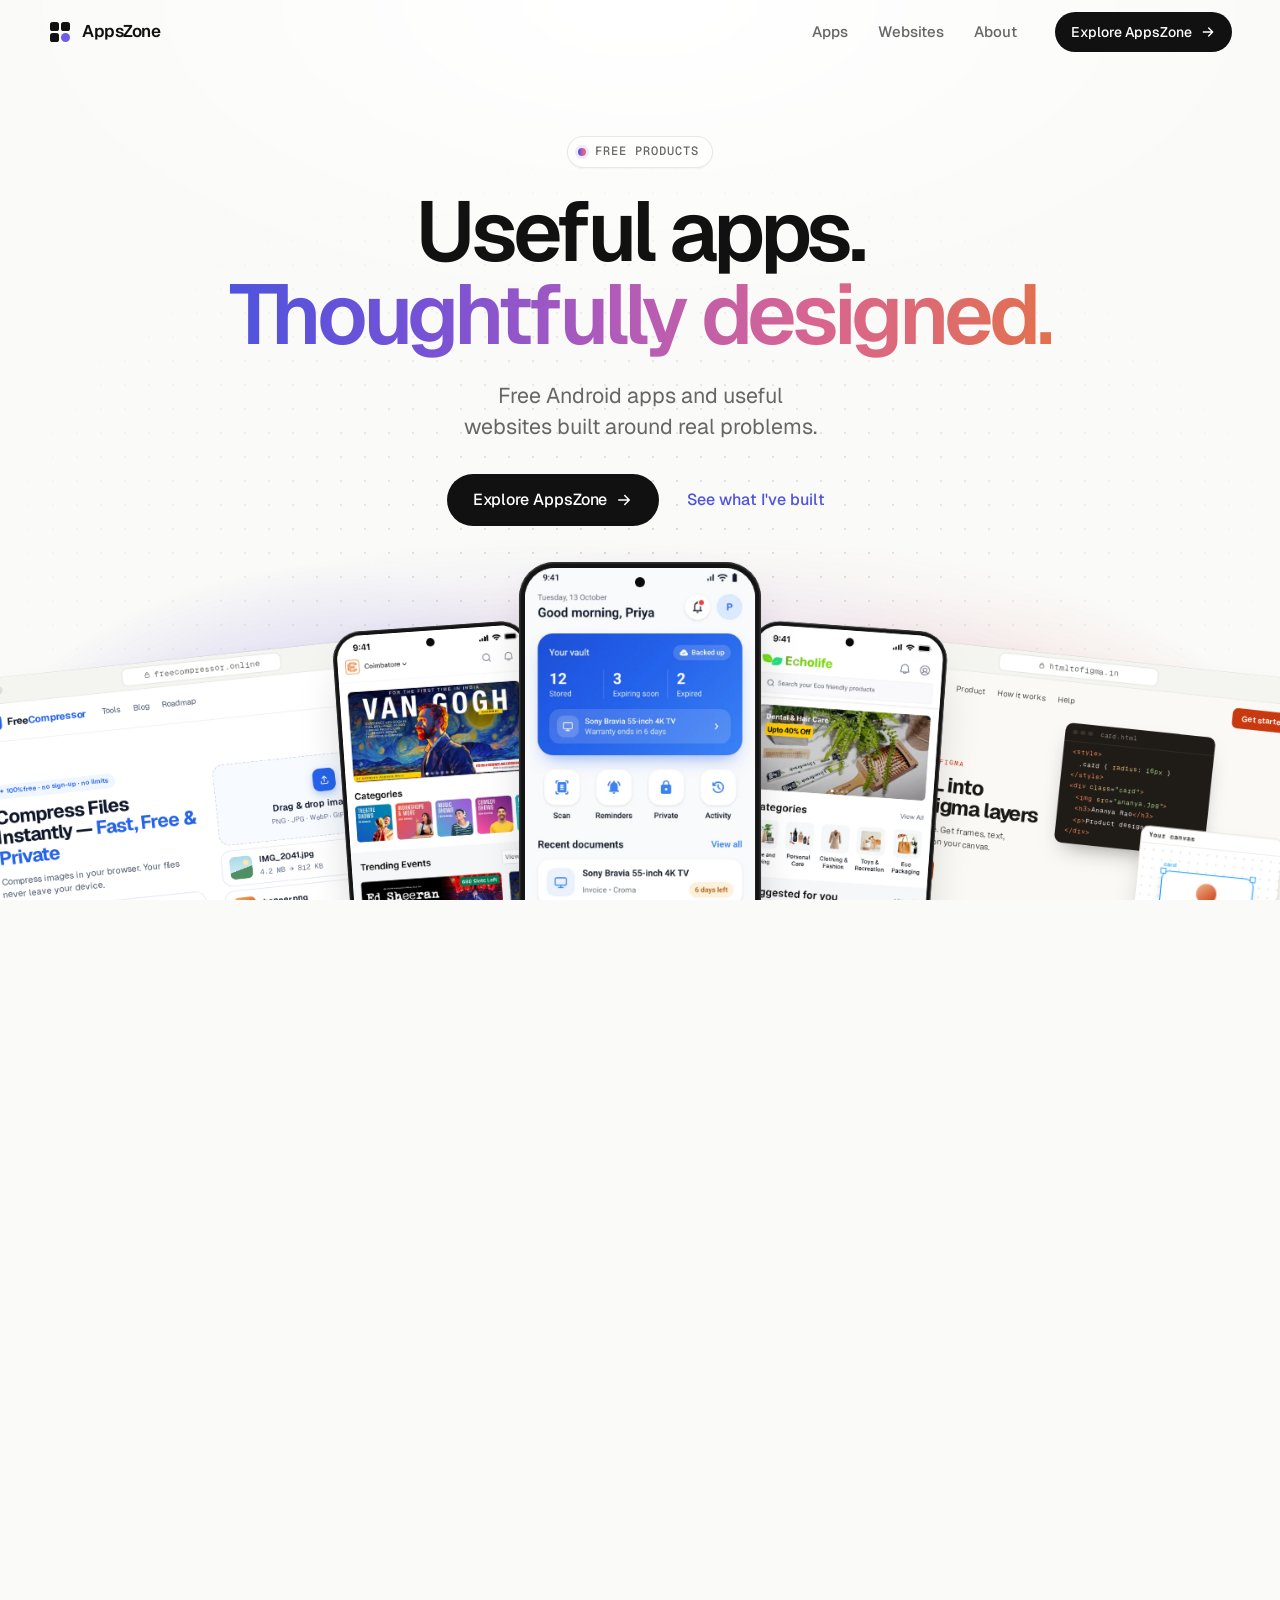
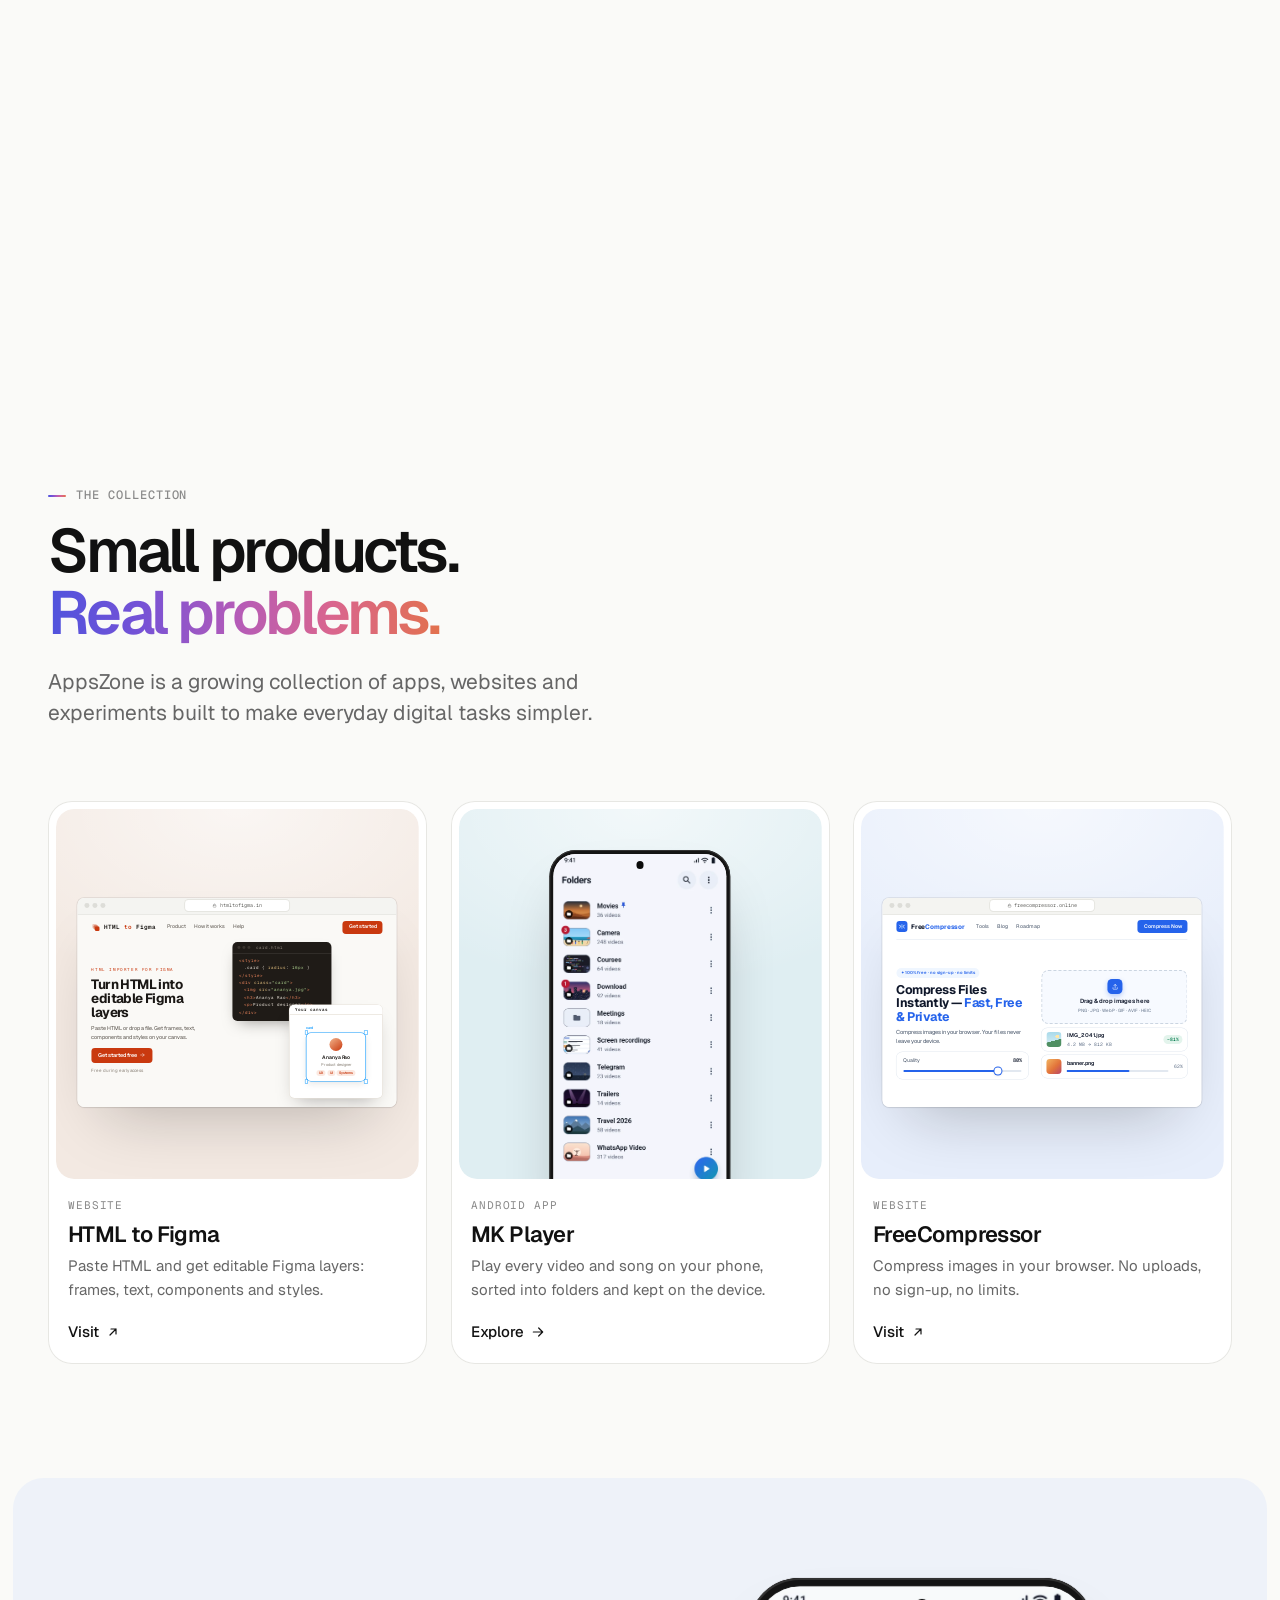
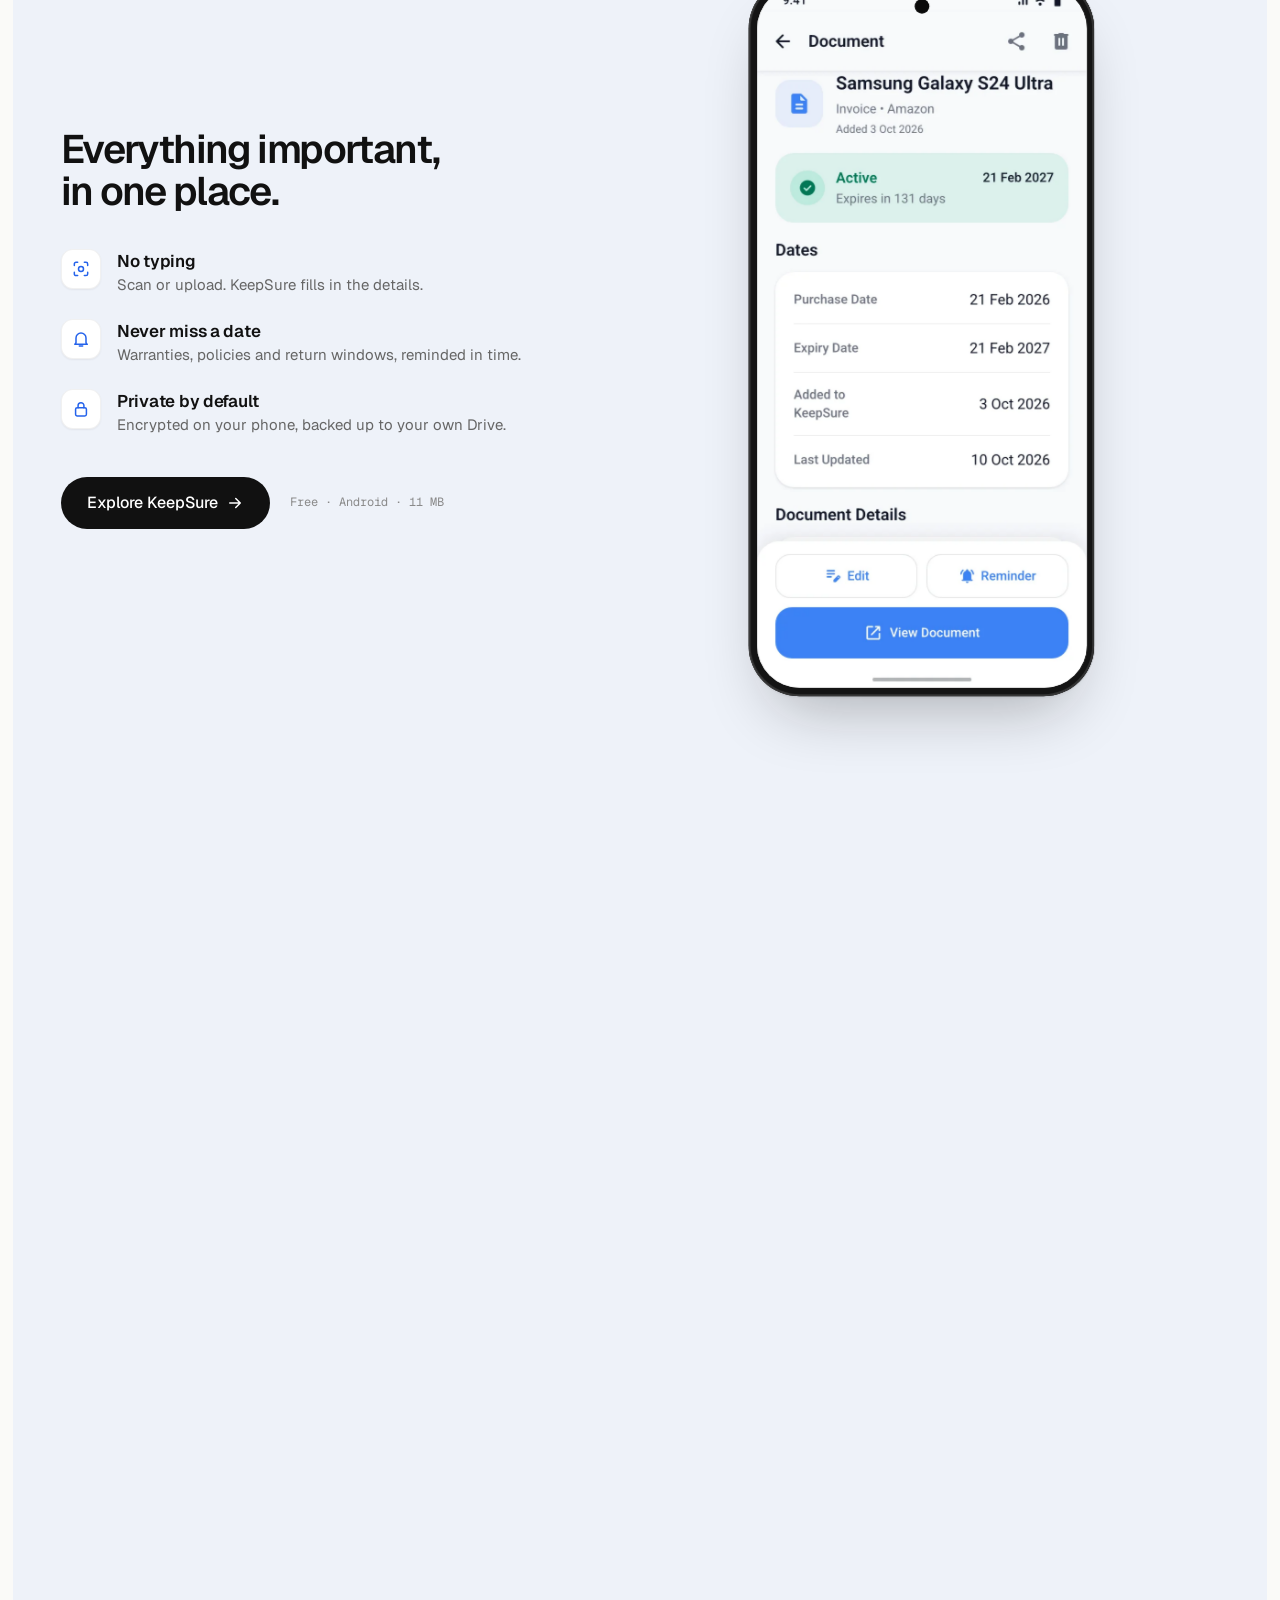
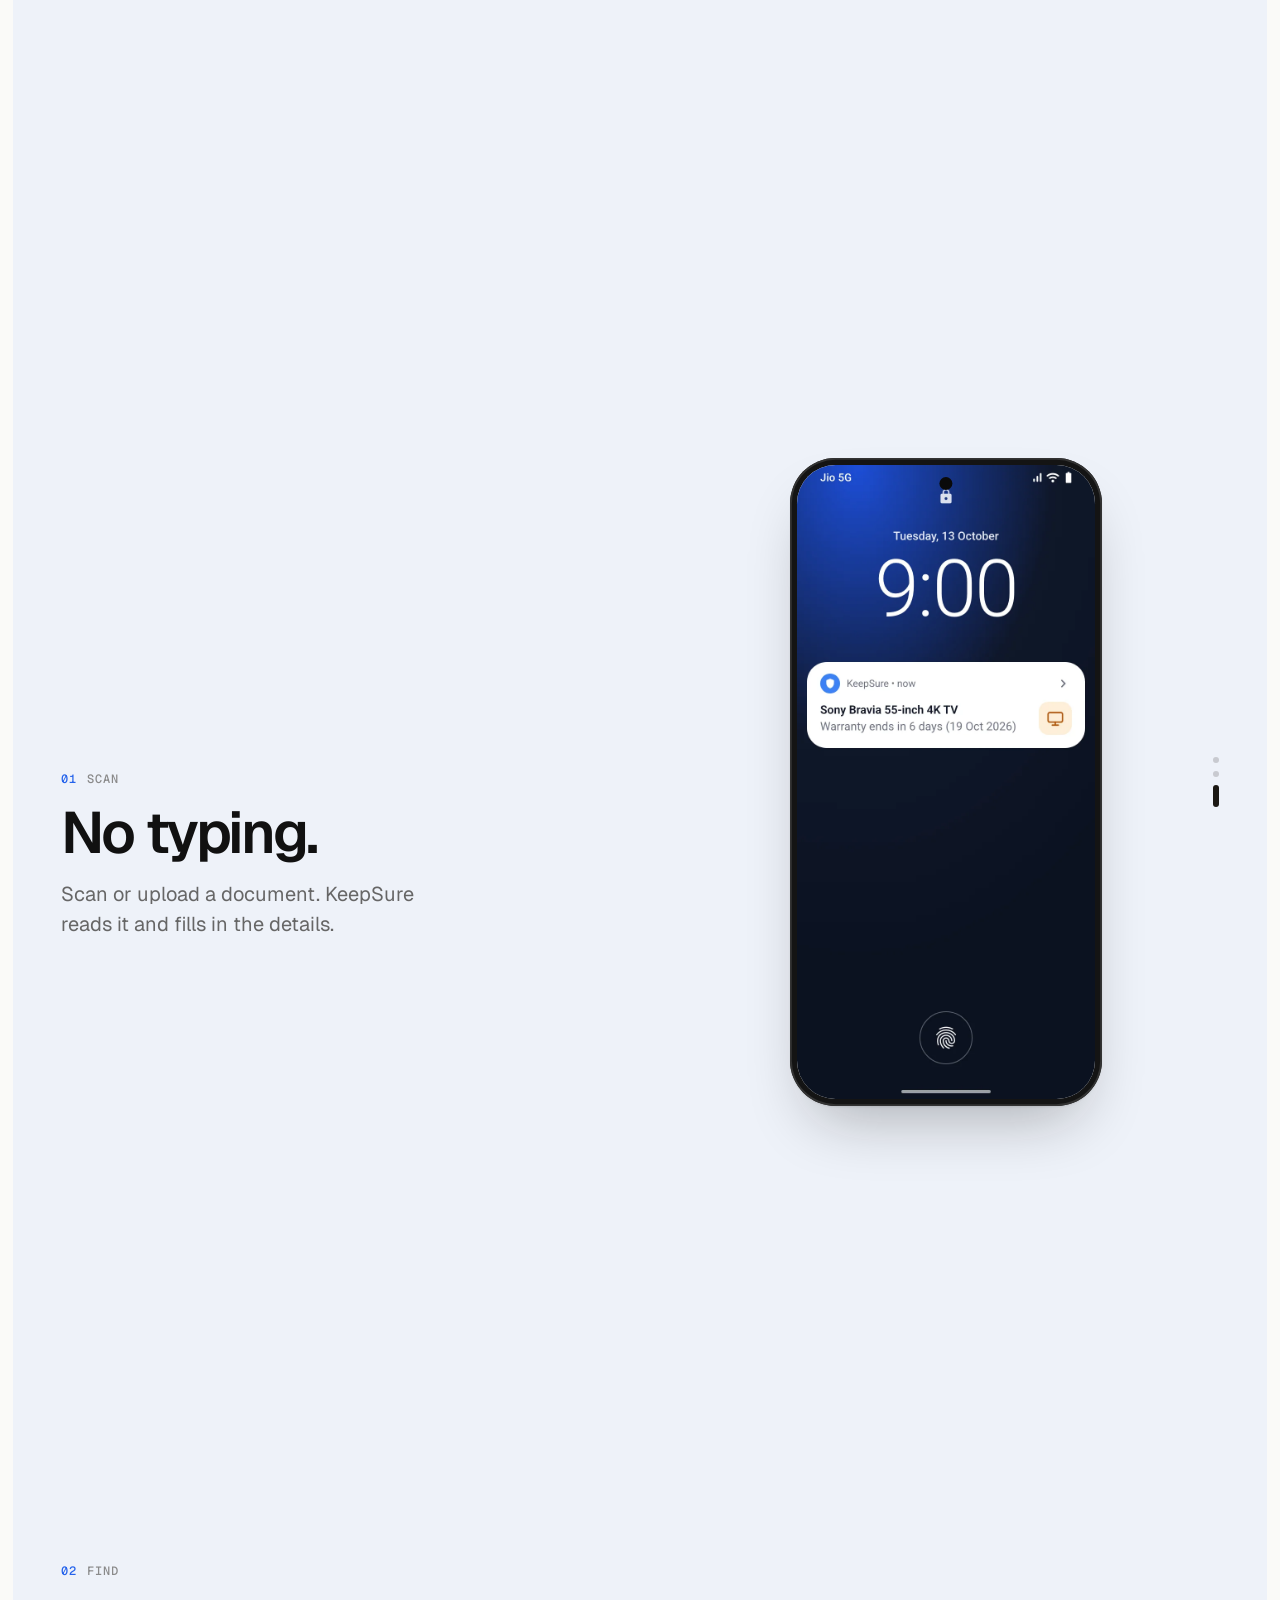
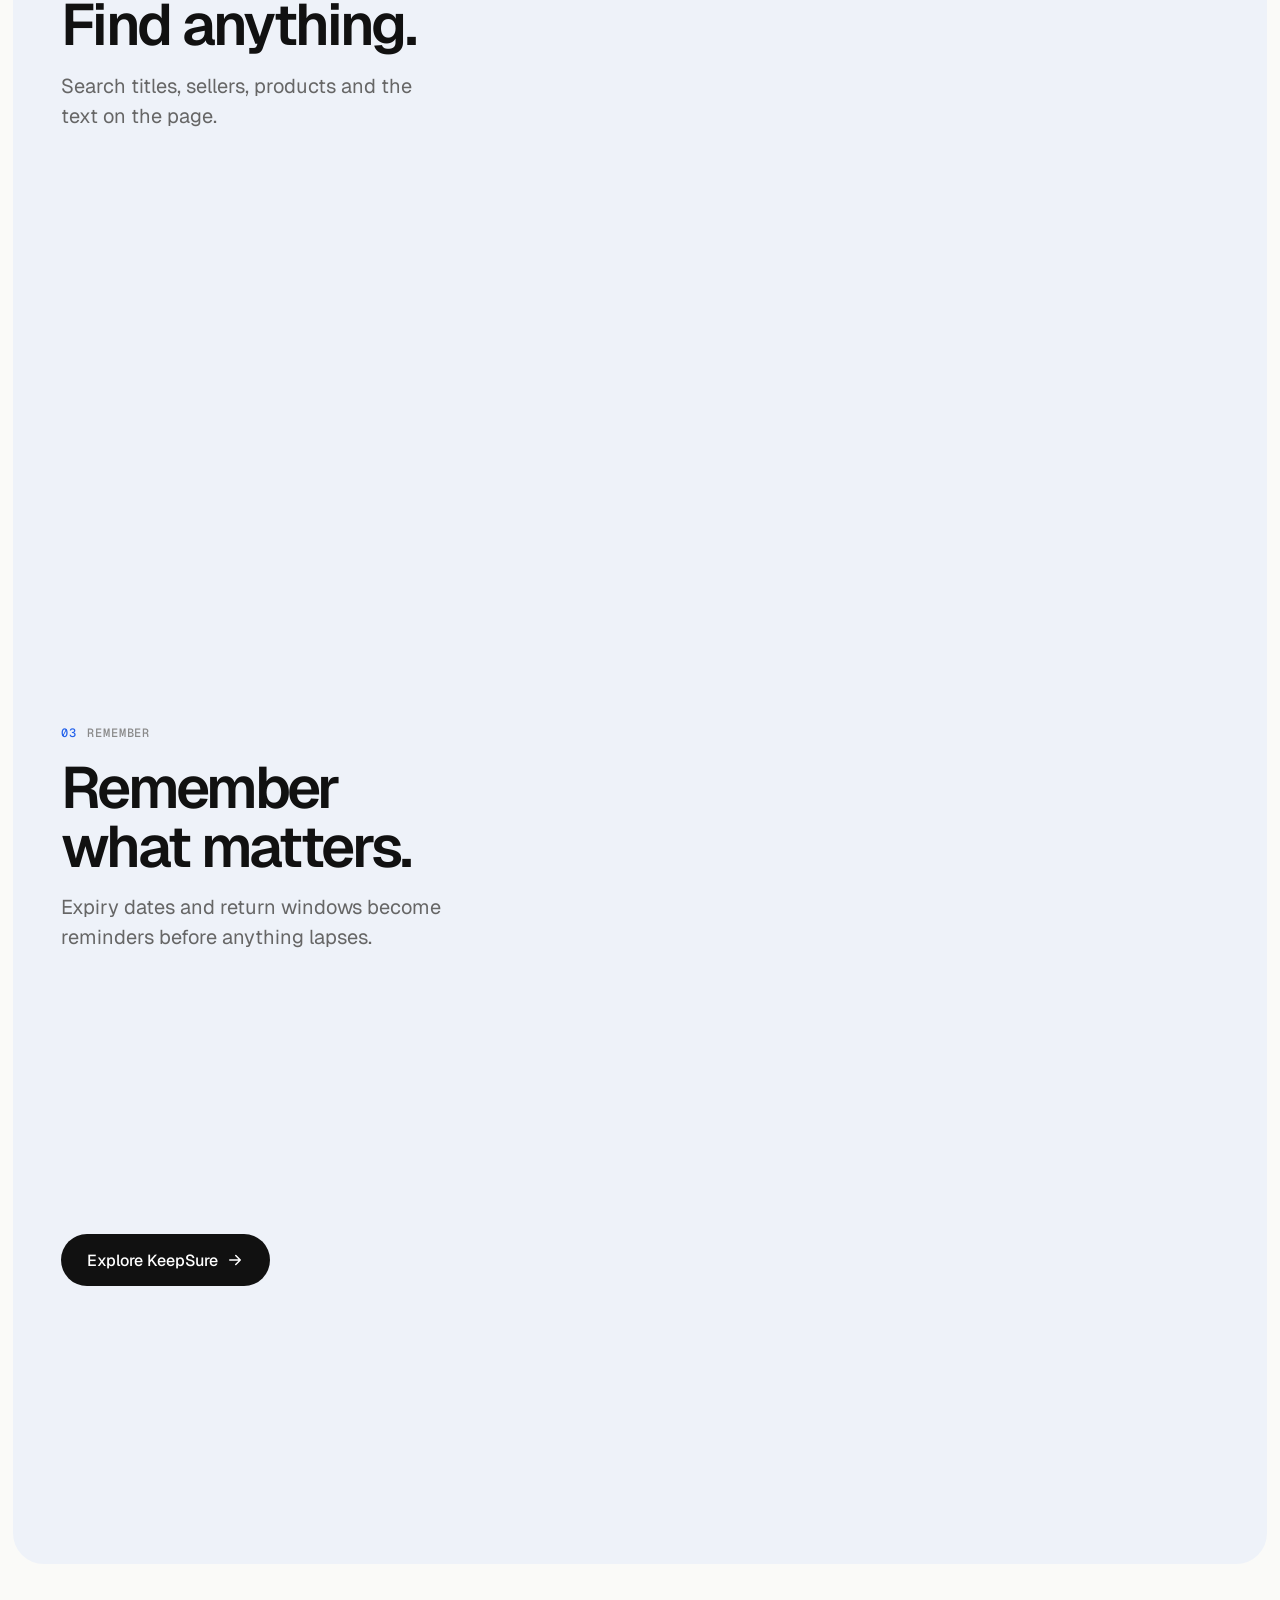
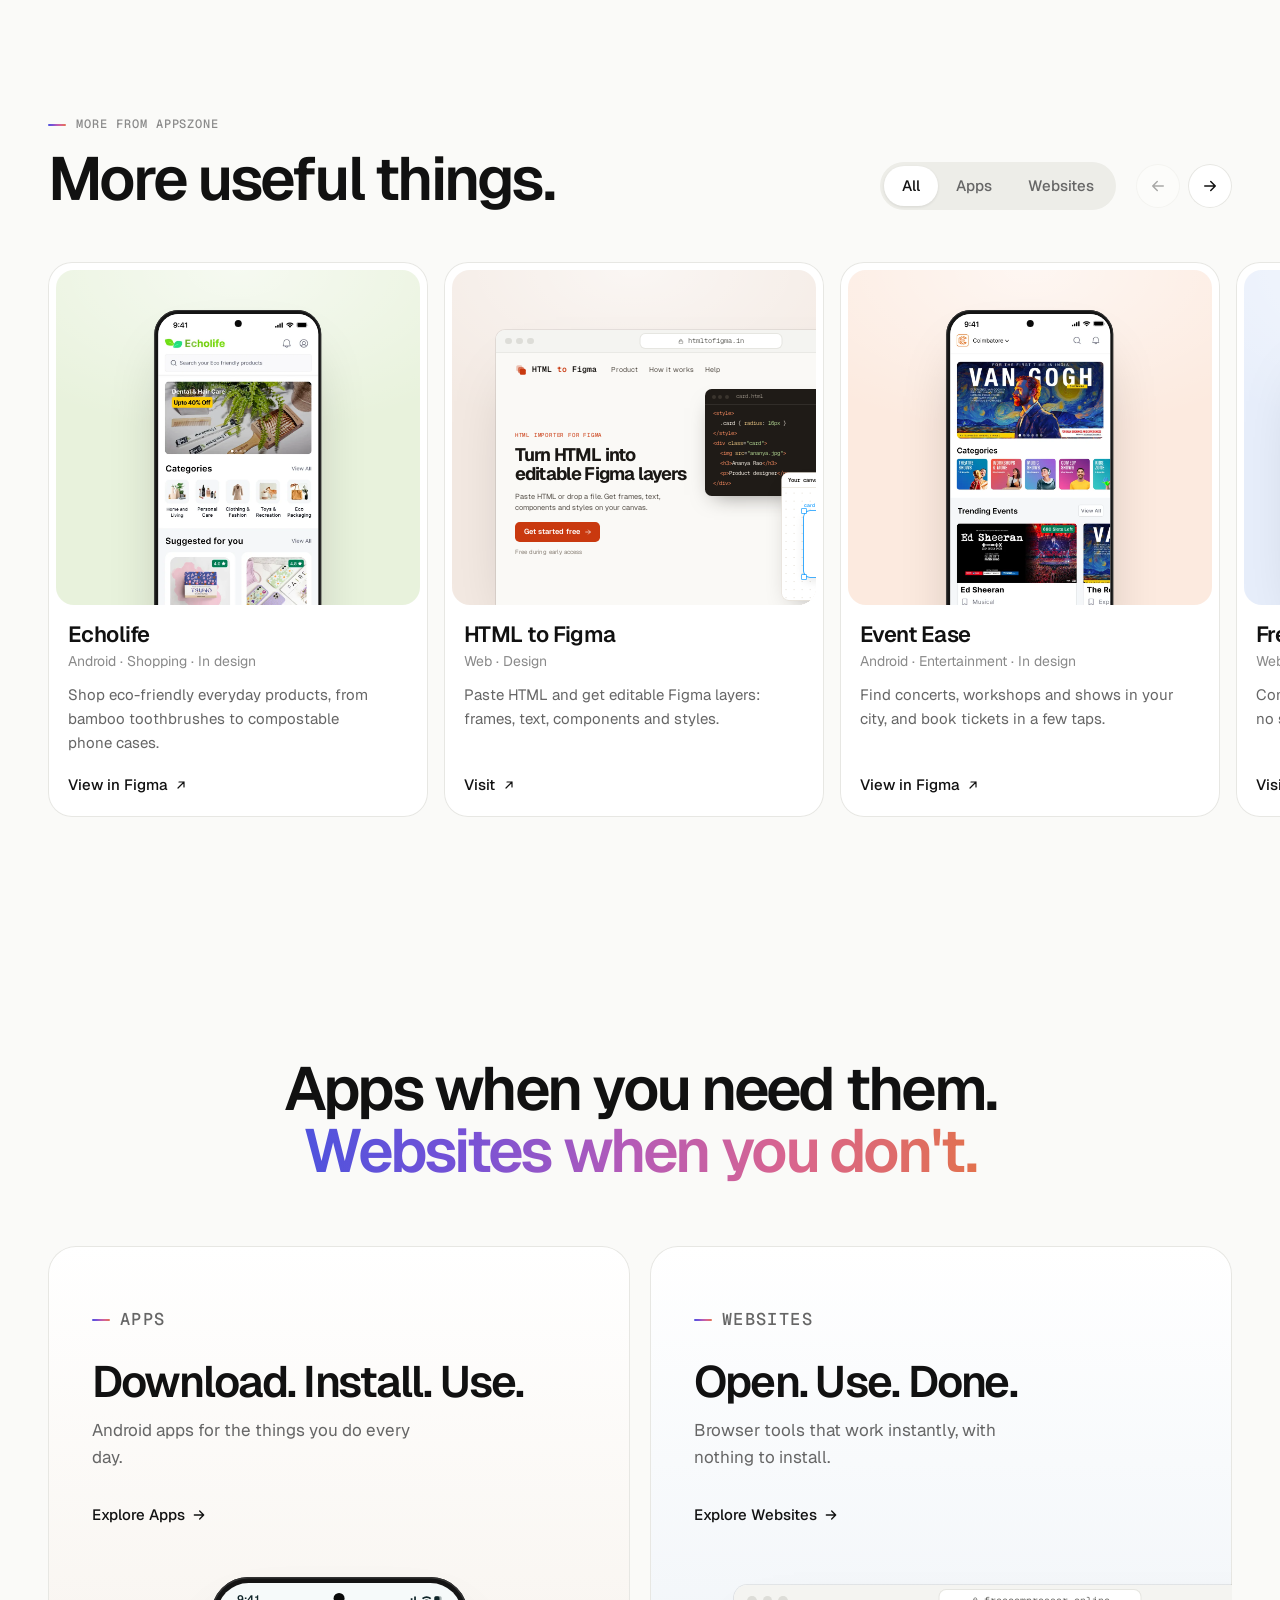
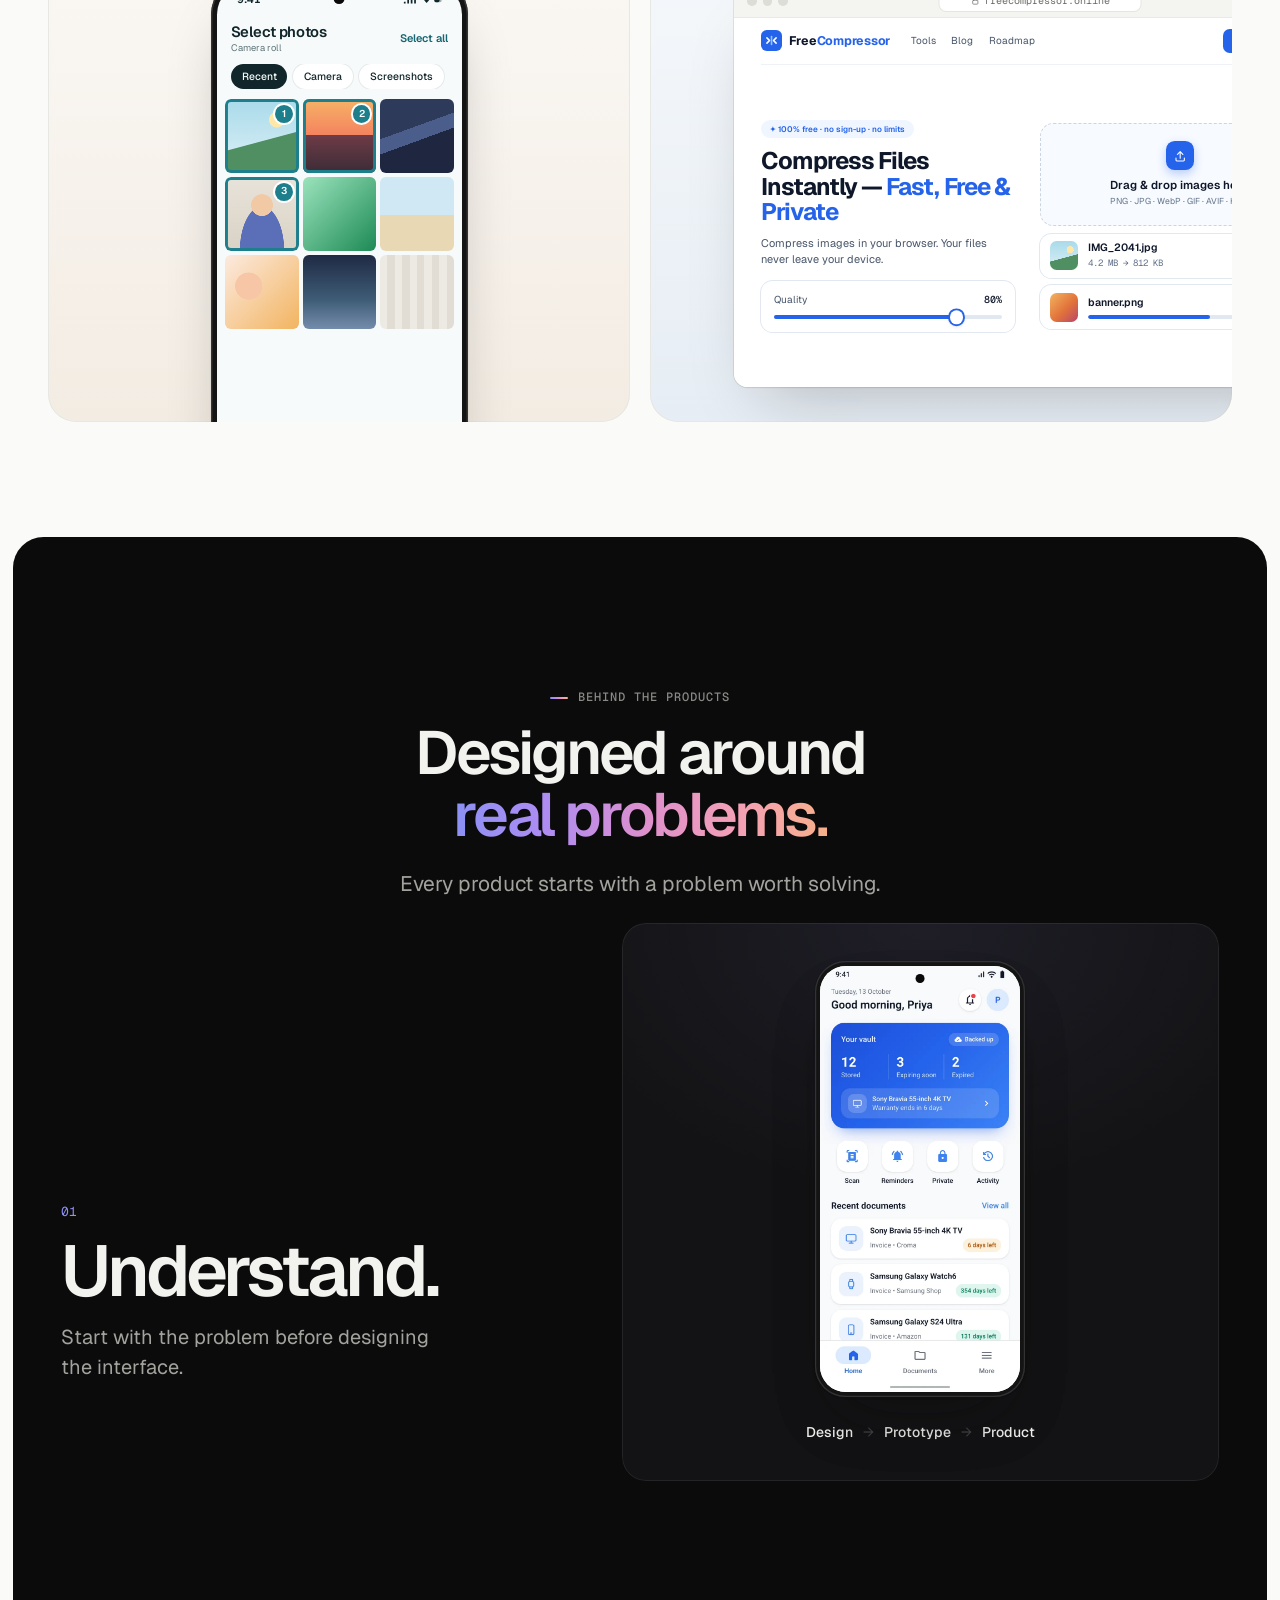
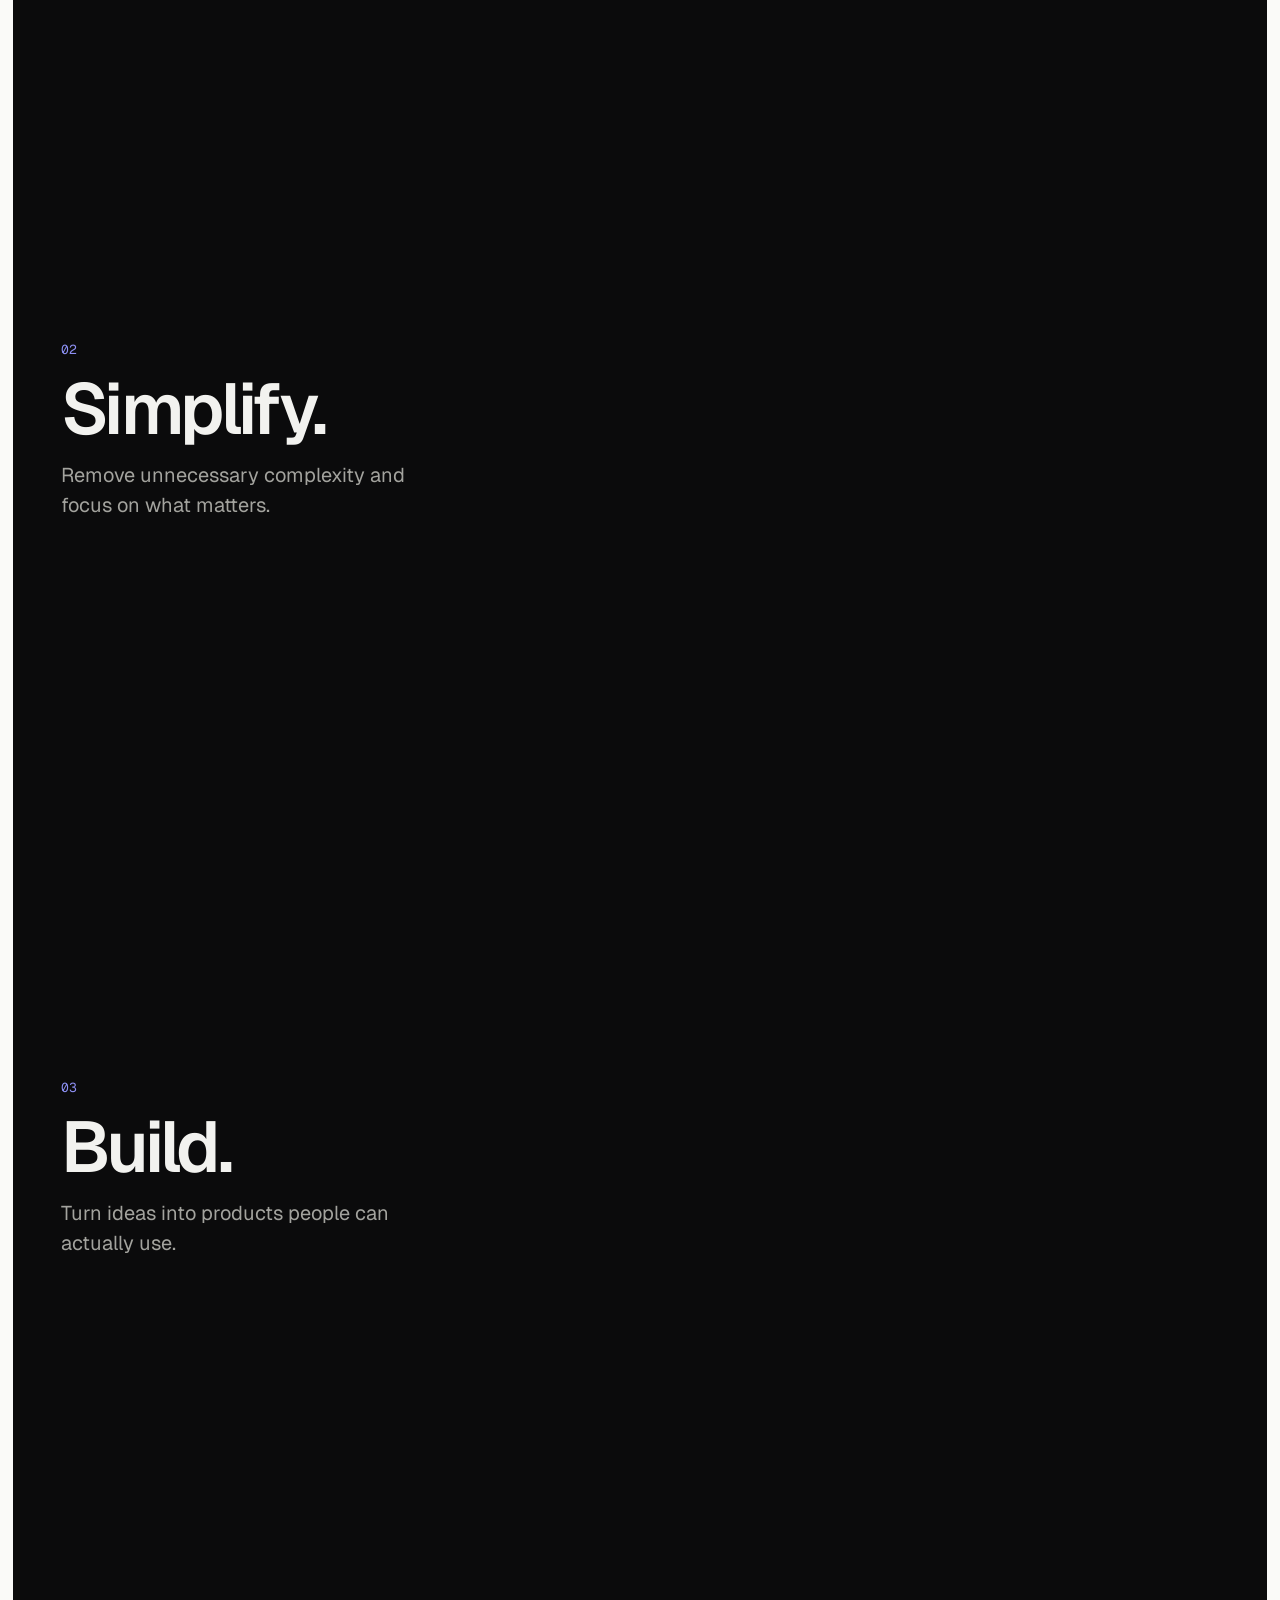
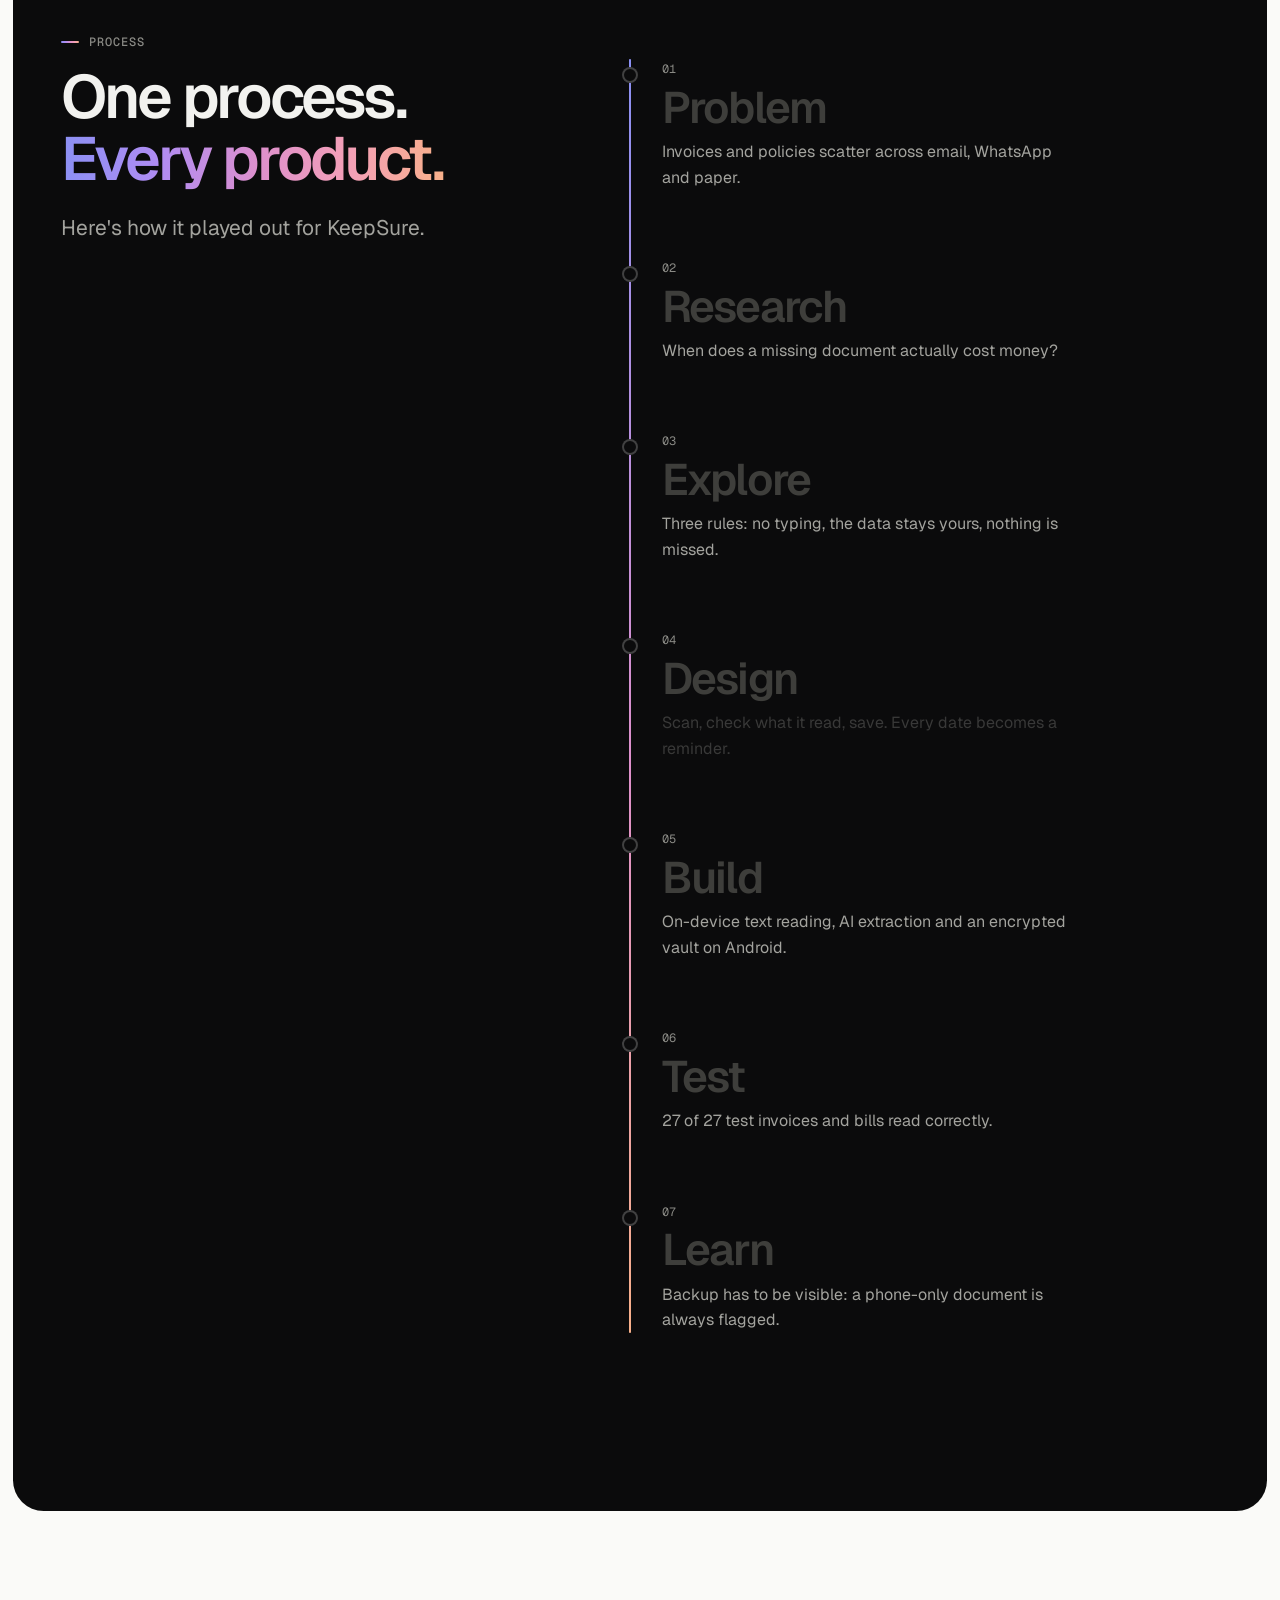
==== commit 7ce8c440: "Feature KeepSure, add MK Player and in-design apps, refresh footer - KeepSure replaces Receipt Keepe" ====
--- a/index.html
+++ b/index.html
@@ -14,8 +14,8 @@
   <link rel="preconnect" href="https://fonts.gstatic.com" crossorigin>
   <link href="https://fonts.googleapis.com/css2?family=Geist:wght@300..800&family=Geist+Mono:wght@400..600&display=swap" rel="stylesheet">
   <!-- Bump ?v= when CSS/JS change so browsers fetch the new files instead of a cached copy -->
-  <link rel="stylesheet" href="assets/css/styles.css?v=2">
-  <link rel="stylesheet" href="assets/css/home.css?v=2">
+  <link rel="stylesheet" href="assets/css/styles.css?v=11">
+  <link rel="stylesheet" href="assets/css/home.css?v=11">
   <script>
     // Scroll-linked motion only when the visitor hasn't asked for reduced motion.
     document.documentElement.classList.add("js");
@@ -89,9 +89,9 @@
         <div class="hero-stage" aria-label="A selection of AppsZone products" role="group">
           <div class="hs-item hs-far-l" data-device="free-compressor"></div>
           <div class="hs-item hs-far-r" data-device="html-to-figma"></div>
-          <div class="hs-item hs-l" data-device="quiet-timer"></div>
-          <div class="hs-item hs-r" data-device="qc-convert"></div>
-          <div class="hs-item hs-c" data-device="receipt-keeper"></div>
+          <div class="hs-item hs-l" data-device="event-ease"></div>
+          <div class="hs-item hs-r" data-device="echolife"></div>
+          <div class="hs-item hs-c" data-device="keepsure"></div>
         </div>
       </div>
     </section>
@@ -109,72 +109,72 @@
     </section>
 
     <!-- 03 + 04 · Flagship product chapter -->
-    <div class="chapter chapter--warm" data-story-chapter>
-      <section class="ft" id="receipt-keeper" data-progress="pin" aria-labelledby="ft-title">
+    <div class="chapter chapter--light" data-story-chapter>
+      <section class="ft" id="keepsure" data-progress="pin" aria-labelledby="ft-title">
         <div class="ft-sticky">
           <div class="container ft-inner">
             <div class="ft-intro">
               <p class="eyebrow">Android app</p>
-              <h2 class="display" id="ft-title">Your receipts.<br><span>Finally organized.</span></h2>
-              <p class="chapter-lead">Keep receipts, purchase information and important dates in one simple place.</p>
+              <h2 class="display" id="ft-title">Keep it. Track it.<br><span>Claim it.</span></h2>
+              <p class="chapter-lead">Invoices, warranties and policies in one private vault, with reminders before anything lapses.</p>
             </div>
 
             <div class="ft-phone">
-              <div class="ft-screen ft-screen--a" data-device="receipt-keeper"></div>
-              <div class="ft-screen ft-screen--b" data-device="rk-detail" aria-hidden="true"></div>
+              <div class="ft-screen ft-screen--a" data-device="keepsure"></div>
+              <div class="ft-screen ft-screen--b" data-device="ks-detail" aria-hidden="true"></div>
             </div>
 
             <div class="ft-features">
               <h3 class="ft-features-title">Everything important,<br>in one place.</h3>
               <ul class="ft-list">
-                <li style="--o:.40"><span class="ft-ico" data-glyph="receipt"></span><span><b>Save receipts</b>Snap a paper receipt or pick a photo.</span></li>
-                <li style="--o:.44"><span class="ft-ico" data-glyph="calendar"></span><span><b>Track expiry dates</b>Return windows and warranties, always visible.</span></li>
-                <li style="--o:.48"><span class="ft-ico" data-glyph="search"></span><span><b>Find purchases quickly</b>Search by store, item or date.</span></li>
+                <li style="--o:.40"><span class="ft-ico" data-glyph="focus"></span><span><b>No typing</b>Scan or upload. KeepSure fills in the details.</span></li>
+                <li style="--o:.44"><span class="ft-ico" data-glyph="bell"></span><span><b>Never miss a date</b>Warranties, policies and return windows, reminded in time.</span></li>
+                <li style="--o:.48"><span class="ft-ico" data-glyph="lock"></span><span><b>Private by default</b>Encrypted on your phone, backed up to your own Drive.</span></li>
               </ul>
               <div class="ft-cta">
-                <a class="btn btn-primary btn-lg" href="app.html?slug=receipt-keeper">
-                  Explore Receipt Keeper
+                <a class="btn btn-primary btn-lg" href="app.html?slug=keepsure">
+                  Explore KeepSure
                   <svg viewBox="0 0 24 24" fill="none" stroke="currentColor" stroke-width="2" stroke-linecap="round" stroke-linejoin="round" aria-hidden="true"><path d="M5 12h14M13 6l6 6-6 6"/></svg>
                 </a>
-                <span class="ft-meta" data-rk-meta></span>
+                <span class="ft-meta" data-flagship-meta></span>
               </div>
             </div>
           </div>
         </div>
       </section>
 
-      <section class="story" id="story" aria-label="Receipt Keeper features">
+      <section class="story" id="story" aria-label="KeepSure features">
         <div class="container story-grid" data-story>
           <div class="story-steps">
             <article class="story-step" data-step="0">
-              <p class="eyebrow story-label"><span>01</span>Save</p>
-              <h3 class="story-title">Save everything.</h3>
-              <p class="story-text">Keep your important purchase information in one place.</p>
-              <div class="story-inline" data-device="rk-capture"></div>
+              <p class="eyebrow story-label"><span>01</span>Scan</p>
+              <h3 class="story-title">No typing.</h3>
+              <p class="story-text">Scan or upload a document. KeepSure reads it and fills in the details.</p>
+              <div class="story-inline" data-device="ks-review"></div>
             </article>
             <article class="story-step" data-step="1">
               <p class="eyebrow story-label"><span>02</span>Find</p>
               <h3 class="story-title">Find anything.</h3>
-              <p class="story-text">Quickly access the details you need.</p>
-              <div class="story-inline" data-device="rk-search"></div>
+              <p class="story-text">Search titles, sellers, products and the text on the page.</p>
+              <div class="story-inline" data-device="ks-search"></div>
             </article>
             <article class="story-step" data-step="2">
               <p class="eyebrow story-label"><span>03</span>Remember</p>
               <h3 class="story-title">Remember what matters.</h3>
-              <p class="story-text">Keep expiry and return information visible when it matters.</p>
-              <div class="story-inline" data-device="rk-reminder"></div>
+              <p class="story-text">Expiry dates and return windows become reminders before anything lapses.</p>
+              <div class="story-inline" data-device="ks-notify"></div>
             </article>
             <div class="story-end">
-              <a class="btn btn-primary btn-lg" href="app.html?slug=receipt-keeper">
-                Explore Receipt Keeper
+              <a class="btn btn-primary btn-lg" href="app.html?slug=keepsure">
+                Explore KeepSure
                 <svg viewBox="0 0 24 24" fill="none" stroke="currentColor" stroke-width="2" stroke-linecap="round" stroke-linejoin="round" aria-hidden="true"><path d="M5 12h14M13 6l6 6-6 6"/></svg>
               </a>
             </div>
           </div>
           <div class="story-visual" aria-hidden="true">
-            <div class="story-screen is-active" data-screen="0" data-device="rk-capture"></div>
-            <div class="story-screen" data-screen="1" data-device="rk-search"></div>
-            <div class="story-screen" data-screen="2" data-device="rk-reminder"></div>
+            <div class="story-screen is-active" data-screen="0" data-device="ks-review"></div>
+            <div class="story-screen" data-screen="1" data-device="ks-search"></div>
+            <div class="story-screen" data-screen="2" data-device="ks-notify"></div>
             <ol class="story-dots"><li class="is-active"></li><li></li><li></li></ol>
           </div>
         </div>
@@ -286,17 +286,17 @@
           <header class="proc-head reveal">
             <p class="eyebrow">Process</p>
             <h2 class="display" id="proc-title">One process.<br><span class="grad">Every product.</span></h2>
-            <p class="chapter-lead">Here's how it played out for Receipt Keeper.</p>
+            <p class="chapter-lead">Here's how it played out for KeepSure.</p>
           </header>
           <ol class="proc-list" data-progress="line">
             <li class="proc-line" aria-hidden="true"><i></i></li>
-            <li class="proc-stage"><span class="proc-dot"></span><span class="proc-num">01</span><h3>Problem</h3><p>Receipts fade, and return windows close without anyone noticing.</p></li>
-            <li class="proc-stage"><span class="proc-dot"></span><span class="proc-num">02</span><h3>Research</h3><p>When does a lost receipt actually cost something?</p></li>
-            <li class="proc-stage"><span class="proc-dot"></span><span class="proc-num">03</span><h3>Explore</h3><p>Folders, scanning, reminders and search, sketched side by side.</p></li>
-            <li class="proc-stage"><span class="proc-dot"></span><span class="proc-num">04</span><h3>Design</h3><p>One list, sorted by what's due next.</p></li>
-            <li class="proc-stage"><span class="proc-dot"></span><span class="proc-num">05</span><h3>Build</h3><p>Camera capture and a fast, simple list on Android.</p></li>
-            <li class="proc-stage"><span class="proc-dot"></span><span class="proc-num">06</span><h3>Launch</h3><p>Free to download. No account needed.</p></li>
-            <li class="proc-stage"><span class="proc-dot"></span><span class="proc-num">07</span><h3>Learn</h3><p>Auto-filled details have to look editable.</p></li>
+            <li class="proc-stage"><span class="proc-dot"></span><span class="proc-num">01</span><h3>Problem</h3><p>Invoices and policies scatter across email, WhatsApp and paper.</p></li>
+            <li class="proc-stage"><span class="proc-dot"></span><span class="proc-num">02</span><h3>Research</h3><p>When does a missing document actually cost money?</p></li>
+            <li class="proc-stage"><span class="proc-dot"></span><span class="proc-num">03</span><h3>Explore</h3><p>Three rules: no typing, the data stays yours, nothing is missed.</p></li>
+            <li class="proc-stage"><span class="proc-dot"></span><span class="proc-num">04</span><h3>Design</h3><p>Scan, check what it read, save. Every date becomes a reminder.</p></li>
+            <li class="proc-stage"><span class="proc-dot"></span><span class="proc-num">05</span><h3>Build</h3><p>On-device text reading, AI extraction and an encrypted vault on Android.</p></li>
+            <li class="proc-stage"><span class="proc-dot"></span><span class="proc-num">06</span><h3>Test</h3><p>27 of 27 test invoices and bills read correctly.</p></li>
+            <li class="proc-stage"><span class="proc-dot"></span><span class="proc-num">07</span><h3>Learn</h3><p>Backup has to be visible: a phone-only document is always flagged.</p></li>
           </ol>
         </div>
       </section>
@@ -311,8 +311,8 @@
             <h2 class="display" id="case-title">From problem<br><span>to product.</span></h2>
           </div>
           <div class="case-aside">
-            <p class="chapter-lead">How Receipt Keeper went from a drawer full of receipts to an app on your phone.</p>
-            <a class="link-arrow" href="app.html?slug=receipt-keeper#behind">
+            <p class="chapter-lead">How KeepSure went from documents scattered across inboxes and drawers to one private vault on your phone.</p>
+            <a class="link-arrow" href="app.html?slug=keepsure#behind">
               Explore the full story
               <svg viewBox="0 0 24 24" fill="none" stroke="currentColor" stroke-width="2" stroke-linecap="round" stroke-linejoin="round" aria-hidden="true"><path d="M5 12h14M13 6l6 6-6 6"/></svg>
             </a>
@@ -322,44 +322,44 @@
         <ol class="case-track" data-case-track>
           <li class="case-frame">
             <div class="case-visual case-visual--paper" aria-hidden="true">
-              <div class="cs-receipt"><b>NORTHS</b><i></i><i class="s"></i><i></i><span>TOTAL $1</span><i class="s"></i></div>
-            </div>
-            <span class="case-num">01</span><h3>Problem</h3><p>Receipts fade. Deadlines slip.</p>
+              <div class="cs-receipt"><b>CROMA</b><i></i><i class="s"></i><i></i><span>TOTAL ₹29</span><i class="s"></i></div>
+            </div>
+            <span class="case-num">01</span><h3>Problem</h3><p>Documents scatter. Deadlines slip.</p>
           </li>
           <li class="case-frame">
             <div class="case-visual case-visual--grid" aria-hidden="true">
               <div class="cs-sketch">
-                <span>Snap</span>
+                <span>Scan</span>
                 <svg viewBox="0 0 60 20"><path d="M2 12c14-8 34-8 52-2m-6-5 6 5-7 3"/></svg>
-                <span>Keep</span>
+                <span>Review</span>
                 <svg viewBox="0 0 60 20"><path d="M2 8c16 8 36 8 52 0m-7-3 7 3-6 5"/></svg>
                 <span>Remind</span>
               </div>
             </div>
-            <span class="case-num">02</span><h3>Idea</h3><p>Capture it at the till. Let the app remember.</p>
+            <span class="case-num">02</span><h3>Idea</h3><p>Scan it once. Let the app remember.</p>
           </li>
           <li class="case-frame">
             <div class="case-visual" aria-hidden="true"><div class="case-phone" data-device="wireframe"></div></div>
-            <span class="case-num">03</span><h3>Wireframes</h3><p>One list, sorted by what's due next.</p>
-          </li>
-          <li class="case-frame">
-            <div class="case-visual" aria-hidden="true"><div class="case-phone" data-device="receipt-keeper"></div></div>
-            <span class="case-num">04</span><h3>Interface</h3><p>Warm, calm and quick to scan.</p>
+            <span class="case-num">03</span><h3>Wireframes</h3><p>Overview first, recent documents below.</p>
+          </li>
+          <li class="case-frame">
+            <div class="case-visual" aria-hidden="true"><div class="case-phone" data-device="keepsure"></div></div>
+            <span class="case-num">04</span><h3>Interface</h3><p>Calm, clear and quick to scan.</p>
           </li>
           <li class="case-frame">
             <div class="case-visual case-visual--proto" aria-hidden="true">
-              <div class="case-phone case-phone--sm" data-device="rk-review"></div>
+              <div class="case-phone case-phone--sm" data-device="ks-review"></div>
               <svg class="cs-arrow" viewBox="0 0 80 40"><path d="M4 30C24 4 52 4 74 22m-8-8 8 8-10 3"/></svg>
-              <div class="case-phone case-phone--sm" data-device="rk-detail"></div>
-            </div>
-            <span class="case-num">05</span><h3>Prototype</h3><p>Walking through capture, review and save.</p>
+              <div class="case-phone case-phone--sm" data-device="ks-detail"></div>
+            </div>
+            <span class="case-num">05</span><h3>Prototype</h3><p>Walking through scan, review and save.</p>
           </li>
           <li class="case-frame">
             <div class="case-visual case-visual--ship" aria-hidden="true">
-              <div class="case-phone" data-device="rk-reminder"></div>
-              <span class="cs-badge">v1.0 · Android · Free</span>
-            </div>
-            <span class="case-num">06</span><h3>Built product</h3><p>On Android, and free to use.</p>
+              <div class="case-phone" data-device="ks-notify"></div>
+              <span class="cs-badge">v3.0 · Android · In testing</span>
+            </div>
+            <span class="case-num">06</span><h3>Built product</h3><p>Built for Android, now in testing.</p>
           </li>
         </ol>
       </div>
@@ -449,12 +449,12 @@
     </div>
   </footer>
 
-  <!-- Mobile: a quiet sticky link while the Receipt Keeper story is on screen -->
-  <a class="story-pill" href="app.html?slug=receipt-keeper" data-story-pill tabindex="-1" aria-hidden="true"></a>
-
-  <script src="assets/js/data.js?v=2"></script>
-  <script src="assets/js/screens.js?v=2"></script>
-  <script src="assets/js/site.js?v=2"></script>
-  <script src="assets/js/main.js?v=2"></script>
+  <!-- Mobile: a quiet sticky link while the KeepSure story is on screen -->
+  <a class="story-pill" href="app.html?slug=keepsure" data-story-pill tabindex="-1" aria-hidden="true"></a>
+
+  <script src="assets/js/data.js?v=11"></script>
+  <script src="assets/js/screens.js?v=11"></script>
+  <script src="assets/js/site.js?v=11"></script>
+  <script src="assets/js/main.js?v=11"></script>
 </body>
 </html>
--- a/assets/css/styles.css
+++ b/assets/css/styles.css
@@ -389,6 +389,10 @@
   background: rgba(0, 0, 0, .3);
 }
 
+/* Phone showing a real screenshot instead of a mock */
+.shot-screen { background: #fff; }
+.shot-screen img { width: 100%; height: 100%; object-fit: cover; object-position: top; }
+
 /* Browser: 640 × 420 design units */
 .browser {
   --u: calc(100cqw / 640);
@@ -438,249 +442,6 @@
 }
 .browser-url svg { width: calc(var(--u) * 10); height: calc(var(--u) * 10); }
 .browser-page { position: relative; flex: 1; min-height: 0; overflow: hidden; }
-
-/* --- Receipt Keeper --- */
-.rk { background: #FBF8F4; color: #1B1814; }
-.rk-head {
-  display: flex;
-  align-items: flex-end;
-  justify-content: space-between;
-  padding: calc(var(--u) * 12) calc(var(--u) * 16) calc(var(--u) * 12);
-}
-.rk-kicker { display: block; font-size: calc(var(--u) * 10.5); font-weight: 500; color: #8B8178; }
-.rk-title { display: block; font-size: calc(var(--u) * 24); font-weight: 600; letter-spacing: -0.03em; line-height: 1.15; }
-.rk-iconbtn {
-  width: calc(var(--u) * 34);
-  height: calc(var(--u) * 34);
-  display: grid;
-  place-items: center;
-  border-radius: 50%;
-  background: #F0E9E0;
-}
-.rk-iconbtn svg { width: calc(var(--u) * 16); height: calc(var(--u) * 16); }
-.rk-summary {
-  position: relative;
-  overflow: hidden;
-  display: flex;
-  flex-direction: column;
-  gap: calc(var(--u) * 2);
-  margin: 0 calc(var(--u) * 14);
-  padding: calc(var(--u) * 14) calc(var(--u) * 16);
-  border-radius: calc(var(--u) * 18);
-  background: #E2733A;
-  color: #fff;
-}
-.rk-summary::after {
-  content: "";
-  position: absolute;
-  top: calc(var(--u) * -40);
-  right: calc(var(--u) * -30);
-  width: calc(var(--u) * 120);
-  height: calc(var(--u) * 120);
-  border-radius: 50%;
-  background: rgba(255, 255, 255, .12);
-}
-.rk-sum-label { font-size: calc(var(--u) * 10.5); opacity: .85; }
-.rk-sum-value { font-size: calc(var(--u) * 28); font-weight: 600; letter-spacing: -0.03em; line-height: 1.15; }
-.rk-sum-meta { display: flex; align-items: center; gap: calc(var(--u) * 6); font-size: calc(var(--u) * 10.5); opacity: .9; }
-.rk-sum-meta i { width: calc(var(--u) * 3); height: calc(var(--u) * 3); border-radius: 50%; background: currentColor; }
-.rk-section {
-  display: flex;
-  justify-content: space-between;
-  padding: calc(var(--u) * 16) calc(var(--u) * 16) calc(var(--u) * 8);
-  font-size: calc(var(--u) * 11);
-  font-weight: 600;
-}
-.rk-see { color: #D0622B; font-weight: 500; }
-.rk-list { display: flex; flex-direction: column; gap: calc(var(--u) * 6); padding: 0 calc(var(--u) * 12); }
-.rk-item {
-  display: flex;
-  align-items: center;
-  gap: calc(var(--u) * 10);
-  padding: calc(var(--u) * 9) calc(var(--u) * 10);
-  border-radius: calc(var(--u) * 14);
-  background: #fff;
-  box-shadow: 0 0 0 calc(var(--u) * 1) rgba(27, 24, 20, .05);
-}
-.rk-thumb {
-  flex-shrink: 0;
-  width: calc(var(--u) * 32);
-  height: calc(var(--u) * 32);
-  display: grid;
-  place-items: center;
-  border-radius: calc(var(--u) * 10);
-  background: color-mix(in srgb, var(--c) 14%, #fff);
-  color: var(--c);
-  font-size: calc(var(--u) * 12);
-  font-weight: 600;
-}
-.rk-info { flex: 1; min-width: 0; display: flex; flex-direction: column; gap: calc(var(--u) * 1); }
-.rk-info b { font-size: calc(var(--u) * 11.5); white-space: nowrap; overflow: hidden; text-overflow: ellipsis; }
-.rk-info small { font-size: calc(var(--u) * 9.5); color: #8B8178; white-space: nowrap; }
-.rk-amt { display: flex; flex-direction: column; align-items: flex-end; gap: calc(var(--u) * 3); }
-.rk-amt b { font-size: calc(var(--u) * 11.5); font-variant-numeric: tabular-nums; }
-.rk-amt em {
-  font-style: normal;
-  font-size: calc(var(--u) * 8.5);
-  font-weight: 600;
-  padding: calc(var(--u) * 1.5) calc(var(--u) * 6);
-  border-radius: 99px;
-  color: #C0521D;
-  background: #FBE4D6;
-}
-.rk-amt em.soft { color: #8B6A2E; background: #F4ECDC; }
-.rk-amt small { font-size: calc(var(--u) * 9); color: #A39A90; }
-.rk-fab {
-  position: absolute;
-  right: calc(var(--u) * 14);
-  bottom: calc(var(--u) * 24);
-  display: inline-flex;
-  align-items: center;
-  gap: calc(var(--u) * 5);
-  height: calc(var(--u) * 38);
-  padding: 0 calc(var(--u) * 15) 0 calc(var(--u) * 12);
-  border-radius: 99px;
-  background: #1B1814;
-  color: #fff;
-  font-size: calc(var(--u) * 11);
-  font-weight: 600;
-  box-shadow: 0 calc(var(--u) * 8) calc(var(--u) * 20) calc(var(--u) * -6) rgba(27, 24, 20, .5);
-}
-.rk-fab svg { width: calc(var(--u) * 14); height: calc(var(--u) * 14); stroke-width: 2.4; }
-
-/* --- Quiet Timer --- */
-.qt { background: #17151D; color: #F4F1EA; }
-.qt .sb-cam { background: #000; }
-.qt .gesture { background: rgba(255, 255, 255, .35); }
-.qt-top { display: flex; flex-direction: column; align-items: center; gap: calc(var(--u) * 4); padding-top: calc(var(--u) * 24); }
-.qt-label { font-size: calc(var(--u) * 15); font-weight: 600; letter-spacing: -0.01em; }
-.qt-sub { font-family: var(--mono); font-size: calc(var(--u) * 9.5); color: #8E8A99; }
-.qt-ring { position: relative; width: calc(var(--u) * 190); aspect-ratio: 1; margin: calc(var(--u) * 28) auto 0; }
-.qt-ring svg { width: 100%; height: 100%; transform: rotate(-90deg); }
-.qt-track { fill: none; stroke: #2A2733; stroke-width: 7; }
-.qt-prog { fill: none; stroke: #F2B460; stroke-width: 7; stroke-linecap: round; }
-.qt-time { position: absolute; inset: 0; display: flex; flex-direction: column; align-items: center; justify-content: center; gap: calc(var(--u) * 6); }
-.qt-time b { font-size: calc(var(--u) * 42); font-weight: 300; letter-spacing: -0.03em; line-height: 1; font-variant-numeric: tabular-nums; }
-.qt-time small { font-family: var(--mono); font-size: calc(var(--u) * 9.5); color: #8E8A99; }
-.qt-controls { display: flex; align-items: center; justify-content: center; gap: calc(var(--u) * 20); margin-top: calc(var(--u) * 30); }
-.qt-btn {
-  width: calc(var(--u) * 44);
-  height: calc(var(--u) * 44);
-  display: grid;
-  place-items: center;
-  border-radius: 50%;
-  background: #26232F;
-  color: #CFCAD8;
-}
-.qt-btn svg { width: calc(var(--u) * 18); height: calc(var(--u) * 18); }
-.qt-btn--main { width: calc(var(--u) * 62); height: calc(var(--u) * 62); background: #F4F1EA; color: #17151D; }
-.qt-btn--main svg { width: calc(var(--u) * 22); height: calc(var(--u) * 22); stroke-width: 2.6; }
-.qt-today {
-  display: flex;
-  align-items: center;
-  justify-content: space-between;
-  margin: auto calc(var(--u) * 16) calc(var(--u) * 30);
-  padding: calc(var(--u) * 12) calc(var(--u) * 14);
-  border-radius: calc(var(--u) * 16);
-  background: #201E27;
-  font-size: calc(var(--u) * 10.5);
-  color: #B7B2C2;
-}
-.qt-dots { display: flex; gap: calc(var(--u) * 5); }
-.qt-dots i { width: calc(var(--u) * 8); height: calc(var(--u) * 8); border-radius: 50%; background: #34313D; }
-.qt-dots i.on { background: #F2B460; }
-.qt-dots i.half { background: linear-gradient(90deg, #F2B460 50%, #34313D 50%); }
-
-/* --- Fair Share --- */
-.fs { background: #F4F7F3; color: #13241A; }
-.fs-head { display: flex; align-items: center; gap: calc(var(--u) * 10); padding: calc(var(--u) * 10) calc(var(--u) * 14) calc(var(--u) * 14); }
-.fs-back {
-  width: calc(var(--u) * 30);
-  height: calc(var(--u) * 30);
-  display: grid;
-  place-items: center;
-  border-radius: 50%;
-  background: #fff;
-  box-shadow: 0 0 0 calc(var(--u) * 1) rgba(19, 36, 26, .07);
-}
-.fs-back svg { width: calc(var(--u) * 16); height: calc(var(--u) * 16); }
-.fs-titles { flex: 1; min-width: 0; display: flex; flex-direction: column; }
-.fs-titles b { font-size: calc(var(--u) * 15); letter-spacing: -0.02em; }
-.fs-titles small { font-size: calc(var(--u) * 9.5); color: #6D7C72; }
-.fs-avatars { display: flex; padding-left: calc(var(--u) * 6); }
-.fs-avatars i {
-  width: calc(var(--u) * 22);
-  height: calc(var(--u) * 22);
-  margin-left: calc(var(--u) * -6);
-  display: grid;
-  place-items: center;
-  border-radius: 50%;
-  background: var(--c);
-  color: #fff;
-  font-style: normal;
-  font-size: calc(var(--u) * 9);
-  font-weight: 600;
-  box-shadow: 0 0 0 calc(var(--u) * 2) #F4F7F3;
-}
-.fs-card {
-  display: flex;
-  flex-direction: column;
-  gap: calc(var(--u) * 3);
-  margin: 0 calc(var(--u) * 14);
-  padding: calc(var(--u) * 14) calc(var(--u) * 16);
-  border-radius: calc(var(--u) * 18);
-  background: #1D6B47;
-  color: #fff;
-}
-.fs-card-label { font-size: calc(var(--u) * 10.5); opacity: .8; }
-.fs-card-value { font-size: calc(var(--u) * 28); font-weight: 600; letter-spacing: -0.03em; line-height: 1.15; }
-.fs-bar { display: block; height: calc(var(--u) * 5); margin-top: calc(var(--u) * 8); border-radius: 99px; background: rgba(255, 255, 255, .2); overflow: hidden; }
-.fs-bar i { display: block; width: 60%; height: 100%; border-radius: inherit; background: #9BE3BC; }
-.fs-card-row { display: flex; justify-content: space-between; margin-top: calc(var(--u) * 5); font-size: calc(var(--u) * 9.5); opacity: .85; }
-.fs-section { padding: calc(var(--u) * 16) calc(var(--u) * 16) calc(var(--u) * 8); font-size: calc(var(--u) * 11); font-weight: 600; }
-.fs-list {
-  margin: 0 calc(var(--u) * 12);
-  padding: calc(var(--u) * 2) 0;
-  border-radius: calc(var(--u) * 16);
-  background: #fff;
-  box-shadow: 0 0 0 calc(var(--u) * 1) rgba(19, 36, 26, .05);
-}
-.fs-item { display: flex; align-items: center; gap: calc(var(--u) * 10); padding: calc(var(--u) * 8) calc(var(--u) * 10); }
-.fs-item + .fs-item { border-top: calc(var(--u) * 1) solid #EEF2EE; }
-.fs-ico {
-  flex-shrink: 0;
-  width: calc(var(--u) * 30);
-  height: calc(var(--u) * 30);
-  display: grid;
-  place-items: center;
-  border-radius: calc(var(--u) * 10);
-  background: #EAF2EC;
-  color: #1D6B47;
-}
-.fs-ico svg { width: calc(var(--u) * 15); height: calc(var(--u) * 15); }
-.fs-info { flex: 1; min-width: 0; display: flex; flex-direction: column; }
-.fs-info b { font-size: calc(var(--u) * 11.5); }
-.fs-info small { font-size: calc(var(--u) * 9.5); color: #6D7C72; }
-.fs-amt { display: flex; flex-direction: column; align-items: flex-end; }
-.fs-amt b { font-size: calc(var(--u) * 11.5); font-variant-numeric: tabular-nums; }
-.fs-amt small { font-size: calc(var(--u) * 9); }
-.fs-amt .neg { color: #B5532F; }
-.fs-amt .pos { color: #1D8A55; }
-.fs-cta {
-  position: absolute;
-  left: calc(var(--u) * 14);
-  right: calc(var(--u) * 14);
-  bottom: calc(var(--u) * 22);
-  height: calc(var(--u) * 40);
-  display: grid;
-  place-items: center;
-  border-radius: 99px;
-  background: #13241A;
-  color: #fff;
-  font-size: calc(var(--u) * 12);
-  font-weight: 600;
-  box-shadow: 0 calc(var(--u) * 8) calc(var(--u) * 20) calc(var(--u) * -6) rgba(19, 36, 26, .5);
-}
 
 /* --- HTML to Figma (htmltofigma.in) --- */
 .hf { display: flex; flex-direction: column; padding: 0 calc(var(--u) * 28); background: #FAF9F6; color: #1A1714; }
@@ -1033,7 +794,14 @@
 }
 
 /* ---------- Footer ---------- */
-.site-footer { padding: 56px 0 32px; border-top: 1px solid var(--border); }
+/* A light panel with rounded top corners, inset like the home page chapters */
+.site-footer {
+  --border: #E0E0D9;
+  margin-inline: clamp(8px, 1vw, 16px);
+  padding: 56px 0 32px;
+  border-radius: clamp(24px, 2.4vw, 36px) clamp(24px, 2.4vw, 36px) 0 0;
+  background: #EFEFEA;
+}
 .footer-grid { display: grid; gap: 32px; }
 .footer-brand p { margin-top: 12px; font-size: .9375rem; color: var(--text-2); }
 .footer-links { display: flex; gap: 64px; }
@@ -1089,19 +857,7 @@
   background: var(--k-bg);
   color: var(--k-ink);
 }
-.t-rk { --k-brand: #E2733A; --k-brand-ink: #C0521D; --k-bg: #FBF8F4; --k-ink: #1B1814; --k-sub: #8B8178; --k-soft: #FBE4D6; --k-line: rgba(27, 24, 20, .07); }
-.t-fs { --k-brand: #1D6B47; --k-brand-ink: #1D6B47; --k-bg: #F4F7F3; --k-ink: #13241A; --k-sub: #6D7C72; --k-soft: #E1EFE5; --k-line: rgba(19, 36, 26, .07); }
 .t-ic { --k-brand: #1E7F8C; --k-brand-ink: #176571; --k-bg: #F6FAFA; --k-ink: #10262A; --k-sub: #5F7478; --k-soft: #DDEFF1; --k-line: rgba(16, 38, 42, .07); }
-.t-lh { --k-brand: #D9546A; --k-brand-ink: #B93A51; --k-bg: #FDF7F6; --k-ink: #2A1A1D; --k-sub: #8F7C80; --k-soft: #FBE3E7; --k-line: rgba(42, 26, 29, .07); }
-.t-qc { --k-brand: #3A63D8; --k-brand-ink: #2F53BC; --k-bg: #F6F8FD; --k-ink: #141B33; --k-sub: #6B7390; --k-soft: #E3E9FA; --k-line: rgba(20, 27, 51, .07); }
-.t-qt {
-  --k-brand: #F2B460; --k-brand-ink: #F2B460; --k-on-brand: #17151D;
-  --k-bg: #17151D; --k-ink: #F4F1EA; --k-sub: #8E8A99; --k-soft: rgba(242, 180, 96, .14);
-  --k-surface: #201E27; --k-line: rgba(255, 255, 255, .06);
-  --k-chip-on: var(--k-brand); --k-chip-on-text: var(--k-on-brand);
-}
-.t-qt .sb-cam { background: #000; }
-.t-qt .gesture { background: rgba(255, 255, 255, .35); }
 
 .k-body {
   flex: 1;
@@ -1146,10 +902,6 @@
 .k-bar { display: block; height: calc(var(--u) * 5); margin: calc(var(--u) * 6) 0 calc(var(--u) * 2); border-radius: 99px; background: rgba(255, 255, 255, .25); overflow: hidden; }
 .k-bar i { display: block; height: 100%; border-radius: inherit; background: #fff; }
 .k-card--brand { background: var(--k-brand); color: var(--k-on-brand); }
-.k-card--soft { background: var(--k-soft); color: var(--k-ink); }
-.k-card--soft small, .k-card--soft .k-card-meta { color: var(--k-brand-ink); opacity: 1; font-weight: 500; }
-.k-card--soft .k-bar { background: rgba(0, 0, 0, .07); }
-.k-card--soft .k-bar i { background: var(--k-brand); }
 
 .k-section { display: flex; justify-content: space-between; margin-top: calc(var(--u) * 2); font-size: calc(var(--u) * 11); font-weight: 600; }
 .k-section em { font-style: normal; font-weight: 500; color: var(--k-brand-ink); }
@@ -1280,7 +1032,6 @@
   font-size: calc(var(--u) * 8.5);
   font-weight: 600;
 }
-.k-fields-row { display: grid; grid-template-columns: 1fr 1fr; gap: calc(var(--u) * 8); }
 
 .k-chips { display: flex; gap: calc(var(--u) * 6); overflow: hidden; }
 .k-chip {
@@ -1316,7 +1067,6 @@
 }
 .k-button svg { width: calc(var(--u) * 14); height: calc(var(--u) * 14); stroke-width: 2.4; }
 .k-button--dark { background: var(--k-ink); color: var(--k-bg); }
-.k-button--soft { background: var(--k-soft); color: var(--k-brand-ink); box-shadow: none; }
 .k-actions { position: absolute; left: calc(var(--u) * 14); right: calc(var(--u) * 14); bottom: calc(var(--u) * 22); display: grid; grid-template-columns: 1fr 1fr; gap: calc(var(--u) * 8); }
 .k-actions .k-button { position: static; }
 
@@ -1329,25 +1079,6 @@
 }
 .k-stat small { display: block; font-size: calc(var(--u) * 9); color: var(--k-sub); white-space: nowrap; }
 .k-stat b { display: block; margin-top: calc(var(--u) * 2); font-size: calc(var(--u) * 15); letter-spacing: -0.02em; white-space: nowrap; }
-
-.k-amount { display: flex; flex-direction: column; align-items: center; padding: calc(var(--u) * 6) 0 calc(var(--u) * 4); }
-.k-amount small { font-size: calc(var(--u) * 10.5); color: var(--k-sub); }
-.k-amount b { font-size: calc(var(--u) * 38); letter-spacing: -0.035em; line-height: 1.1; font-variant-numeric: tabular-nums; }
-.k-big { display: flex; flex-direction: column; align-items: center; gap: calc(var(--u) * 4); padding: calc(var(--u) * 14) 0 calc(var(--u) * 6); }
-.k-big b { font-size: calc(var(--u) * 64); font-weight: 300; letter-spacing: -0.04em; line-height: 1; }
-.k-big b small { margin-left: calc(var(--u) * 4); font-size: calc(var(--u) * 16); font-weight: 400; color: var(--k-sub); letter-spacing: 0; }
-.k-big > span { font-size: calc(var(--u) * 11); color: var(--k-sub); }
-
-.k-bars { display: grid; grid-template-columns: repeat(7, 1fr); gap: calc(var(--u) * 7); height: calc(var(--u) * 110); padding-top: calc(var(--u) * 6); }
-.k-bars span { display: flex; flex-direction: column; align-items: center; justify-content: flex-end; gap: calc(var(--u) * 6); height: 100%; }
-.k-bars i { display: block; width: 100%; max-height: calc(100% - var(--u) * 16); border-radius: calc(var(--u) * 5); background: var(--k-soft); }
-.k-bars .is-on i { background: var(--k-brand); }
-.k-bars small { font-size: calc(var(--u) * 9); color: var(--k-sub); }
-
-.k-cal { display: grid; grid-template-columns: repeat(7, 1fr); gap: calc(var(--u) * 5); }
-.k-cal i { aspect-ratio: 1; border-radius: calc(var(--u) * 5); background: color-mix(in srgb, var(--k-sub) 14%, transparent); }
-.k-cal i.on { background: var(--k-brand); }
-.k-cal i.today { box-shadow: 0 0 0 calc(var(--u) * 2) var(--k-bg), 0 0 0 calc(var(--u) * 3.5) var(--k-ink); }
 
 .k-photos { display: grid; grid-template-columns: repeat(3, 1fr); gap: calc(var(--u) * 4); margin: 0 calc(var(--u) * -6); }
 .k-photo { position: relative; aspect-ratio: 1; border-radius: calc(var(--u) * 6); }
@@ -1434,241 +1165,58 @@
   box-shadow: 0 0 0 calc(var(--u) * 2) var(--k-brand), 0 calc(var(--u) * 2) calc(var(--u) * 5) rgba(0, 0, 0, .15);
 }
 
-.k-swatches { display: flex; gap: calc(var(--u) * 10); padding: calc(var(--u) * 2) calc(var(--u) * 4); }
-.k-swatches i { width: calc(var(--u) * 26); height: calc(var(--u) * 26); border-radius: 50%; background: var(--c); }
-.k-swatches i.is-on { box-shadow: 0 0 0 calc(var(--u) * 2.5) var(--k-bg), 0 0 0 calc(var(--u) * 4.5) var(--c); }
-
-.k-convert { position: relative; display: flex; flex-direction: column; gap: calc(var(--u) * 6); }
-.k-conv {
-  display: flex;
-  flex-direction: column;
-  gap: calc(var(--u) * 2);
-  padding: calc(var(--u) * 12) calc(var(--u) * 16);
-  border-radius: calc(var(--u) * 16);
-  background: var(--k-surface);
-  box-shadow: 0 0 0 calc(var(--u) * 1) var(--k-line);
-}
-.k-conv.is-active { box-shadow: 0 0 0 calc(var(--u) * 1.5) var(--k-brand); }
-.k-conv small { font-size: calc(var(--u) * 10); color: var(--k-sub); }
-.k-conv b { font-size: calc(var(--u) * 30); letter-spacing: -0.03em; line-height: 1.1; font-variant-numeric: tabular-nums; }
-.k-conv em { margin-left: calc(var(--u) * 5); font-style: normal; font-size: calc(var(--u) * 13); color: var(--k-sub); }
-.k-swap {
-  position: absolute;
-  top: 50%;
-  right: calc(var(--u) * 18);
-  width: calc(var(--u) * 34);
-  height: calc(var(--u) * 34);
-  display: grid;
-  place-items: center;
-  transform: translateY(-50%);
-  border-radius: 50%;
-  background: var(--k-brand);
-  color: #fff;
-  box-shadow: 0 0 0 calc(var(--u) * 4) var(--k-bg);
-}
-.k-swap svg { width: calc(var(--u) * 16); height: calc(var(--u) * 16); }
-.k-keypad { display: grid; grid-template-columns: repeat(3, 1fr); gap: calc(var(--u) * 6); margin-top: calc(var(--u) * 4); }
-.k-keypad span {
-  display: grid;
-  place-items: center;
-  height: calc(var(--u) * 38);
-  border-radius: calc(var(--u) * 12);
-  background: var(--k-surface);
-  box-shadow: 0 0 0 calc(var(--u) * 1) var(--k-line);
-  font-size: calc(var(--u) * 16);
-  font-weight: 500;
-}
-.k-keypad svg { width: calc(var(--u) * 18); height: calc(var(--u) * 18); }
-
-.k-search {
-  display: flex;
-  align-items: center;
-  gap: calc(var(--u) * 7);
-  height: calc(var(--u) * 32);
-  padding: 0 calc(var(--u) * 11);
-  border-radius: calc(var(--u) * 10);
-  background: var(--k-surface);
-  box-shadow: 0 0 0 calc(var(--u) * 1) var(--k-line);
-  font-size: calc(var(--u) * 11);
-  color: var(--k-sub);
-}
-.k-search svg { width: calc(var(--u) * 13); height: calc(var(--u) * 13); }
-
-/* --- Receipt Keeper: camera capture --- */
-.cam { background: #0E0D0C; color: #fff; }
-.cam .gesture { background: rgba(255, 255, 255, .35); }
-.cam-top { display: flex; align-items: center; justify-content: space-between; padding: calc(var(--u) * 6) calc(var(--u) * 14); }
-.cam-top b { font-size: calc(var(--u) * 13); }
-.cam-btn { width: calc(var(--u) * 32); height: calc(var(--u) * 32); display: grid; place-items: center; border-radius: 50%; background: rgba(255, 255, 255, .1); }
-.cam-btn svg { width: calc(var(--u) * 15); height: calc(var(--u) * 15); }
-.cam-view {
-  position: relative;
-  flex: 1;
-  margin: calc(var(--u) * 6) calc(var(--u) * 10) 0;
-  overflow: hidden;
-  border-radius: calc(var(--u) * 20);
-  background:
-    repeating-linear-gradient(95deg, rgba(255, 255, 255, .025) 0 calc(var(--u) * 3), transparent calc(var(--u) * 3) calc(var(--u) * 9)),
-    radial-gradient(ellipse at 50% 42%, #5A4E42, #231E19 75%);
-}
-.cam-paper {
-  position: absolute;
-  top: 11%;
-  left: 17%;
-  right: 17%;
-  bottom: 15%;
-  display: flex;
-  flex-direction: column;
-  gap: calc(var(--u) * 6);
-  padding: calc(var(--u) * 14) calc(var(--u) * 12);
-  transform: rotate(-3deg);
-  background: linear-gradient(180deg, #FDFCF8, #F1EEE6);
-  color: #2A2723;
-  font-family: var(--mono);
-  box-shadow: 0 calc(var(--u) * 14) calc(var(--u) * 24) rgba(0, 0, 0, .45);
-}
-.cam-paper b { font-size: calc(var(--u) * 10); font-weight: 600; text-align: center; letter-spacing: .06em; }
-.cam-paper small { font-size: calc(var(--u) * 7); color: #77716A; text-align: center; }
-.cam-paper i { display: block; height: calc(var(--u) * 3); border-radius: 2px; background: #E1DCD2; }
-.cam-paper i.s { width: 60%; }
-.cam-line { display: flex; justify-content: space-between; font-size: calc(var(--u) * 7.5); }
-.cam-total { padding-top: calc(var(--u) * 4); border-top: calc(var(--u) * 1) dashed #B9B2A6; font-size: calc(var(--u) * 9); font-weight: 600; }
-.cam-barcode {
-  height: calc(var(--u) * 20);
-  margin-top: auto;
-  background: repeating-linear-gradient(90deg, #2A2723 0 calc(var(--u) * 1), transparent calc(var(--u) * 1) calc(var(--u) * 2.5), #2A2723 calc(var(--u) * 2.5) calc(var(--u) * 4.5), transparent calc(var(--u) * 4.5) calc(var(--u) * 6));
-  opacity: .8;
-}
-.cam-frame { position: absolute; top: 8.5%; left: 13.5%; right: 13.5%; bottom: 12.5%; transform: rotate(-3deg); }
-.cam-frame i { position: absolute; width: calc(var(--u) * 20); height: calc(var(--u) * 20); border: calc(var(--u) * 3) solid #E2733A; }
-.cam-frame i:nth-child(1) { top: 0; left: 0; border-right: 0; border-bottom: 0; border-top-left-radius: calc(var(--u) * 6); }
-.cam-frame i:nth-child(2) { top: 0; right: 0; border-left: 0; border-bottom: 0; border-top-right-radius: calc(var(--u) * 6); }
-.cam-frame i:nth-child(3) { bottom: 0; left: 0; border-right: 0; border-top: 0; border-bottom-left-radius: calc(var(--u) * 6); }
-.cam-frame i:nth-child(4) { bottom: 0; right: 0; border-left: 0; border-top: 0; border-bottom-right-radius: calc(var(--u) * 6); }
-.cam-hint {
-  position: absolute;
-  bottom: 3.5%;
-  left: 50%;
-  display: inline-flex;
-  align-items: center;
-  gap: calc(var(--u) * 5);
-  height: calc(var(--u) * 24);
-  padding: 0 calc(var(--u) * 11) 0 calc(var(--u) * 9);
-  transform: translateX(-50%);
-  border-radius: 99px;
-  background: #E2733A;
-  font-size: calc(var(--u) * 10);
-  font-weight: 600;
-  white-space: nowrap;
-}
-.cam-hint svg { width: calc(var(--u) * 12); height: calc(var(--u) * 12); stroke-width: 3; }
-.cam-bottom { display: flex; align-items: center; justify-content: space-between; padding: calc(var(--u) * 14) calc(var(--u) * 30) calc(var(--u) * 30); }
-.cam-thumb { width: calc(var(--u) * 36); height: calc(var(--u) * 36); border-radius: calc(var(--u) * 10); background: linear-gradient(135deg, #EDE7DC, #BDB3A5); box-shadow: 0 0 0 calc(var(--u) * 2) rgba(255, 255, 255, .3); }
-.cam-shutter { width: calc(var(--u) * 62); height: calc(var(--u) * 62); padding: calc(var(--u) * 5); border-radius: 50%; box-shadow: inset 0 0 0 calc(var(--u) * 3) #fff; }
-.cam-shutter i { display: block; width: 100%; height: 100%; border-radius: 50%; background: #fff; }
-.cam-auto { display: grid; place-items: center; width: calc(var(--u) * 36); height: calc(var(--u) * 26); border-radius: 99px; background: rgba(255, 255, 255, .12); font-size: calc(var(--u) * 9.5); font-weight: 600; }
-
-/* --- Receipt Keeper: search, lock-screen reminder, wireframe --- */
-.k-search--active { box-shadow: 0 0 0 calc(var(--u) * 1.5) var(--k-brand); color: var(--k-ink); }
-.k-caret { width: calc(var(--u) * 1.5); height: calc(var(--u) * 14); margin-left: calc(var(--u) * -5); background: var(--k-brand); }
-.k-row-main mark { background: var(--k-soft); color: inherit; border-radius: calc(var(--u) * 3); padding: 0 calc(var(--u) * 1); }
-
-.lock {
-  background:
-    radial-gradient(120% 60% at 80% 0%, rgba(255, 220, 190, .55), transparent 60%),
-    linear-gradient(165deg, #F2B98F 0%, #D9683A 45%, #6B3326 100%);
-  color: #fff;
-}
-.lock .gesture { background: rgba(255, 255, 255, .6); }
-.lock-time { display: flex; flex-direction: column; align-items: center; padding-top: calc(var(--u) * 26); }
-.lock-time small { font-size: calc(var(--u) * 12); font-weight: 500; opacity: .9; }
-.lock-time b { font-size: calc(var(--u) * 64); font-weight: 600; letter-spacing: -0.03em; line-height: 1.05; font-variant-numeric: tabular-nums; }
-.lock-notes { position: relative; margin: calc(var(--u) * 30) calc(var(--u) * 12) 0; }
-.lock-note {
-  position: relative;
-  z-index: 2;
-  display: flex;
-  gap: calc(var(--u) * 10);
-  padding: calc(var(--u) * 12);
-  border-radius: calc(var(--u) * 18);
-  background: rgba(255, 255, 255, .78);
-  -webkit-backdrop-filter: blur(calc(var(--u) * 10));
-  backdrop-filter: blur(calc(var(--u) * 10));
-  color: #1B1814;
-  box-shadow: 0 calc(var(--u) * 8) calc(var(--u) * 24) calc(var(--u) * -10) rgba(60, 20, 0, .45);
-}
-.lock-note--stack {
-  position: absolute;
-  z-index: 1;
-  left: calc(var(--u) * 10);
-  right: calc(var(--u) * 10);
-  bottom: calc(var(--u) * -8);
-  height: calc(var(--u) * 30);
-  padding: 0;
-  background: rgba(255, 255, 255, .45);
-  box-shadow: none;
-}
-.lock-app {
-  flex-shrink: 0;
-  width: calc(var(--u) * 30);
-  height: calc(var(--u) * 30);
-  display: grid;
-  place-items: center;
-  border-radius: calc(var(--u) * 8);
-  background: #E2733A;
-  color: #fff;
-}
-.lock-app svg { width: calc(var(--u) * 16); height: calc(var(--u) * 16); }
-.lock-body { flex: 1; min-width: 0; display: flex; flex-direction: column; gap: calc(var(--u) * 2); font-size: calc(var(--u) * 10); line-height: 1.35; }
-.lock-row { display: flex; justify-content: space-between; font-size: calc(var(--u) * 9.5); color: #6E655C; }
-.lock-row b { font-weight: 600; }
-.lock-body strong { font-size: calc(var(--u) * 11.5); font-weight: 600; }
-.lock-body > span:last-child { color: #4E463F; }
-.lock-bottom { display: flex; justify-content: space-between; margin-top: auto; padding: 0 calc(var(--u) * 30) calc(var(--u) * 30); }
-.lock-bottom span {
-  width: calc(var(--u) * 40);
-  height: calc(var(--u) * 40);
-  display: grid;
-  place-items: center;
-  border-radius: 50%;
-  background: rgba(0, 0, 0, .22);
-  -webkit-backdrop-filter: blur(calc(var(--u) * 6));
-  backdrop-filter: blur(calc(var(--u) * 6));
-}
-.lock-bottom svg { width: calc(var(--u) * 17); height: calc(var(--u) * 17); }
-
+/* --- Wireframe: the case study and the "Build" visual --- */
 .wf { background: #F4F4F2; color: #9A9A96; }
 .wf i { display: block; height: calc(var(--u) * 7); border-radius: calc(var(--u) * 4); background: #DCDCD8; }
 .wf i.tall { height: calc(var(--u) * 14); margin-top: calc(var(--u) * 5); background: #C9C9C4; }
-.wf .w20 { width: 20%; } .wf .w40 { width: 40%; } .wf .w50 { width: 50%; } .wf .w60 { width: 60%; } .wf .w70 { width: 70%; } .wf .w100 { width: 100%; }
-.wf-head { display: flex; align-items: flex-end; justify-content: space-between; padding: calc(var(--u) * 14) calc(var(--u) * 16) calc(var(--u) * 12); }
+.wf .w20 { width: 20%; } .wf .w40 { width: 40%; } .wf .w50 { width: 50%; } .wf .w60 { width: 60%; } .wf .w70 { width: 70%; }
+.wf-head { display: flex; align-items: flex-end; gap: calc(var(--u) * 6); padding: calc(var(--u) * 12) calc(var(--u) * 14) calc(var(--u) * 12); }
 .wf-head > span { flex: 1; }
-.wf-head .circ { width: calc(var(--u) * 32); height: calc(var(--u) * 32); border-radius: 50%; }
-.wf-card {
+.wf-head .circ { width: calc(var(--u) * 28); height: calc(var(--u) * 28); border-radius: 50%; }
+.wf-hero {
   display: flex;
   flex-direction: column;
-  gap: calc(var(--u) * 7);
+  gap: calc(var(--u) * 12);
   margin: 0 calc(var(--u) * 14);
-  padding: calc(var(--u) * 16);
+  padding: calc(var(--u) * 14);
   border-radius: calc(var(--u) * 16);
-  border: calc(var(--u) * 1.5) dashed #C9C9C4;
-}
-.wf-card i.tall { height: calc(var(--u) * 20); margin: 0; }
+  background: #CFCFCA;
+}
+.wf-hero i { background: #B9B9B4; }
+.wf-hero .wf-stats { display: flex; gap: calc(var(--u) * 12); }
+.wf-hero .wf-stats span { flex: 1; display: flex; flex-direction: column; gap: calc(var(--u) * 5); }
+.wf-hero .wf-stats i.tall { width: 40%; height: calc(var(--u) * 16); margin: 0; background: #ADADA8; }
+.wf-hero .wf-strip { height: calc(var(--u) * 28); border-radius: calc(var(--u) * 10); background: #DCDCD8; }
+.wf-actions { display: flex; justify-content: space-between; margin: calc(var(--u) * 16) calc(var(--u) * 18) 0; }
+.wf-actions span { display: flex; flex-direction: column; align-items: center; gap: calc(var(--u) * 6); width: calc(var(--u) * 40); }
+.wf-actions .sq { width: calc(var(--u) * 38); height: calc(var(--u) * 38); border-radius: calc(var(--u) * 12); background: #E2E2DE; box-shadow: inset 0 0 0 calc(var(--u) * 1.5) #D2D2CE; }
+.wf-actions .w { width: 80%; height: calc(var(--u) * 5); }
 .wf-label { display: flex; justify-content: space-between; padding: calc(var(--u) * 18) calc(var(--u) * 16) calc(var(--u) * 8); }
 .wf-row {
   display: flex;
   align-items: center;
   gap: calc(var(--u) * 10);
-  margin: 0 calc(var(--u) * 12) calc(var(--u) * 6);
+  margin: 0 calc(var(--u) * 14) calc(var(--u) * 7);
   padding: calc(var(--u) * 10);
   border-radius: calc(var(--u) * 12);
   border: calc(var(--u) * 1.5) solid #E2E2DE;
   background: #fff;
 }
 .wf-row .sq { flex-shrink: 0; width: calc(var(--u) * 28); height: calc(var(--u) * 28); border-radius: calc(var(--u) * 8); }
-.wf-row > span { flex: 1; display: flex; flex-direction: column; gap: calc(var(--u) * 5); }
-.wf-row .end { flex: 0 0 18%; align-items: flex-end; }
-.wf-fab { position: absolute; right: calc(var(--u) * 14); bottom: calc(var(--u) * 24); width: calc(var(--u) * 104); height: calc(var(--u) * 38); border-radius: 99px; background: #BDBDB8; }
+.wf-row > span { flex: 1; display: flex; flex-direction: column; gap: calc(var(--u) * 6); }
+.wf-meta { display: flex; align-items: center; justify-content: space-between; }
+.wf i.pill { width: 26%; height: calc(var(--u) * 9); border-radius: 99px; }
+.wf-nav {
+  display: flex;
+  justify-content: space-around;
+  align-items: center;
+  margin-top: auto;
+  height: calc(var(--u) * 56);
+  padding-bottom: calc(var(--u) * 12);
+  border-top: calc(var(--u) * 1.5) solid #E2E2DE;
+  background: #fff;
+}
+.wf-nav i { width: calc(var(--u) * 18); height: calc(var(--u) * 18); border-radius: calc(var(--u) * 5); }
 
 /* ==========================================================================
    App detail page
--- a/assets/css/home.css
+++ b/assets/css/home.css
@@ -10,12 +10,12 @@
    ========================================================================== */
 
 .page-home {
-  --warm: #F5F0E9;
+  --tint: #EEF2F9; /* flagship chapter, cool to match KeepSure's light theme */
   --dark: #0B0B0C;
   /* Signature gradient (from the brand reference), tuned so large text keeps ≥ 3:1 contrast */
   --grad: linear-gradient(90deg, #4F53DD 0%, #7652D6 24%, #B45BB8 48%, #D9658F 72%, #E2714E 100%);
   --grad-light: linear-gradient(90deg, #8B90F4 0%, #B08CF2 26%, #DE90CC 52%, #F4A0B6 76%, #F8B08A 100%);
-  --grad-warm: linear-gradient(90deg, #4F53DD 0%, #7652D6 24%, #B25AB6 48%, #D2608A 72%, #D4623F 100%);
+  --grad-tint: linear-gradient(90deg, #4F53DD 0%, #7652D6 24%, #B25AB6 48%, #D2608A 72%, #D4623F 100%);
 }
 .page-home main { padding-top: 0; }
 
@@ -39,7 +39,7 @@
 }
 .chapter--dark .grad,
 .chapter--dark .display > br + span { background-image: var(--grad-light); }
-.chapter--warm .display > br + span { background-image: var(--grad-warm); }
+.chapter--light .display > br + span { background-image: var(--grad-tint); }
 
 /* Section labels get a short gradient rule; the label text itself stays solid and readable */
 .page-home main .eyebrow:not(.hero-eyebrow):not(.story-label) { display: inline-flex; align-items: center; gap: 10px; }
@@ -69,7 +69,7 @@
 
 /* Full-bleed chapters with their own tone */
 .chapter { position: relative; margin-inline: clamp(8px, 1vw, 16px); border-radius: clamp(24px, 2.4vw, 36px); }
-.chapter--warm { background: var(--warm); }
+.chapter--light { background: var(--tint); }
 .chapter--dark {
   --text: #F2F2EF;
   --text-2: #A3A39E;
@@ -289,7 +289,7 @@
 }
 
 /* ==========================================================================
-   03 · Flagship product: Receipt Keeper
+   03 · Flagship product: KeepSure
    ========================================================================== */
 .ft { padding-top: clamp(72px, 4rem + 4vw, 140px); }
 .ft-inner { display: flex; flex-direction: column; align-items: center; text-align: center; }
@@ -311,7 +311,7 @@
   place-items: center;
   border-radius: 12px;
   background: #fff;
-  color: #D0622B;
+  color: #2563EB;
   box-shadow: 0 1px 2px rgba(27, 24, 20, .06), inset 0 0 0 1px rgba(27, 24, 20, .06);
 }
 .ft-ico svg { width: 20px; height: 20px; }
@@ -389,7 +389,7 @@
 .story { padding-bottom: clamp(72px, 4rem + 4vw, 140px); }
 .story-step { display: flex; flex-direction: column; align-items: center; padding-top: 72px; text-align: center; }
 .story-label { display: inline-flex; gap: 10px; margin-bottom: 14px; }
-.story-label span { color: #C0521D; }
+.story-label span { color: #2563EB; }
 .story-title { font-size: clamp(2.125rem, 1.4rem + 2.8vw, 3.75rem); line-height: 1.02; letter-spacing: -0.045em; }
 .story-text { max-width: 30ch; margin-top: 16px; font-size: var(--fs-lead); line-height: 1.5; color: var(--text-2); text-wrap: pretty; }
 .story-inline { width: min(70vw, 300px); margin-top: 40px; }
@@ -664,20 +664,20 @@
   gap: 4px;
   padding: 22px 22px 20px;
   border-radius: 20px;
-  background: #F5F0E9;
-  color: #1B1814;
+  background: #F8F9FC;
+  color: #111827;
   box-shadow: 0 24px 60px -20px rgba(0, 0, 0, .6);
   opacity: 0;
   transform: translate(-50%, -50%) scale(.9);
   transition: opacity .6s var(--ease), transform .7s var(--ease);
 }
 .is-active .vz-simplify .vc { opacity: 1; transform: translate(-50%, -50%); transition-delay: .7s; }
-.vc-kicker { font-size: .75rem; font-weight: 600; color: #C0521D; }
+.vc-kicker { font-size: .75rem; font-weight: 600; color: #2563EB; }
 .vc b { font-size: 1.125rem; font-weight: 600; letter-spacing: -0.02em; }
 .vc-amount { font-size: 2rem; font-weight: 600; letter-spacing: -0.04em; line-height: 1.1; }
-.vc-bar { display: block; height: 5px; margin-top: 10px; border-radius: 99px; background: rgba(27, 24, 20, .1); overflow: hidden; }
-.vc-bar i { display: block; width: 93%; height: 100%; border-radius: inherit; background: #E2733A; }
-.vc-note { margin-top: 6px; font-size: .8125rem; color: #8B8178; }
+.vc-bar { display: block; height: 5px; margin-top: 10px; border-radius: 99px; background: rgba(17, 24, 39, .1); overflow: hidden; }
+.vc-bar i { display: block; width: 36%; height: 100%; border-radius: inherit; background: #3B82F6; }
+.vc-note { margin-top: 6px; font-size: .8125rem; color: #6B7280; }
 
 /* Build: design → prototype → product */
 .vz-build { display: flex; flex-direction: column; justify-content: center; gap: 24px; }
@@ -780,7 +780,7 @@
   overflow: hidden;
   aspect-ratio: 1 / 1.05;
   border-radius: 22px;
-  background: radial-gradient(120% 70% at 50% 0%, rgba(255, 255, 255, .55), transparent 70%), #F1ECE5;
+  background: radial-gradient(120% 70% at 50% 0%, rgba(255, 255, 255, .55), transparent 70%), #ECF0F7;
 }
 .case-phone { position: absolute; top: 12%; left: 50%; width: 46%; translate: -50% 0; }
 .case-num { display: block; margin-top: 18px; font-family: var(--mono); font-size: .75rem; color: var(--muted); }
@@ -819,12 +819,12 @@
 }
 .cs-sketch { display: flex; flex-direction: column; align-items: center; gap: 6px; font-family: var(--mono); font-size: .875rem; color: #1B1814; }
 .cs-sketch span { padding: 8px 18px; border: 1.5px dashed rgba(27, 24, 20, .45); border-radius: 12px; background: rgba(255, 255, 255, .6); }
-.cs-sketch svg { width: 44px; height: 26px; rotate: 90deg; fill: none; stroke: #C0521D; stroke-width: 1.8; stroke-linecap: round; stroke-linejoin: round; }
+.cs-sketch svg { width: 44px; height: 26px; rotate: 90deg; fill: none; stroke: #2563EB; stroke-width: 1.8; stroke-linecap: round; stroke-linejoin: round; }
 .case-visual--proto .case-phone--sm { width: 36%; top: 16%; }
 .case-visual--proto .case-phone--sm:first-child { left: 28%; }
 .case-visual--proto .case-phone--sm:last-child { left: 72%; }
 .cs-arrow { position: absolute; top: 5%; left: 50%; width: 26%; translate: -50% 0; fill: none; stroke: #6C5CE7; stroke-width: 2; stroke-linecap: round; stroke-linejoin: round; z-index: 2; }
-.case-visual--ship { background: radial-gradient(120% 70% at 50% 0%, rgba(255, 255, 255, .5), transparent 70%), #F4EBE1; }
+.case-visual--ship { background: radial-gradient(120% 70% at 50% 0%, rgba(255, 255, 255, .5), transparent 70%), #E5EDFB; }
 .cs-badge {
   position: absolute;
   bottom: 7%;
@@ -885,13 +885,12 @@
 }
 
 /* ==========================================================================
-   11 · Final call to action (fades into the footer)
+   11 · Final call to action
    ========================================================================== */
 .finale {
   position: relative;
   overflow: hidden;
   padding-block: clamp(112px, 6rem + 6vw, 240px) clamp(96px, 5rem + 4vw, 176px);
-  background: linear-gradient(180deg, var(--bg), #F0F0EB);
   text-align: center;
 }
 .finale::before {
@@ -914,10 +913,9 @@
 .finale .chapter-lead { margin-top: 22px; }
 .finale-ctas { display: flex; flex-direction: column; align-items: center; gap: 12px; margin-top: 40px; }
 @media (min-width: 480px) { .finale-ctas { flex-direction: row; } }
-.page-home .site-footer { background: #F0F0EB; border-top: 0; padding-top: 24px; }
-
-/* ==========================================================================
-   Mobile: sticky link during the Receipt Keeper story
+
+/* ==========================================================================
+   Mobile: sticky link during the KeepSure story
    ========================================================================== */
 .story-pill { display: none; }
 @media (max-width: 899px) {
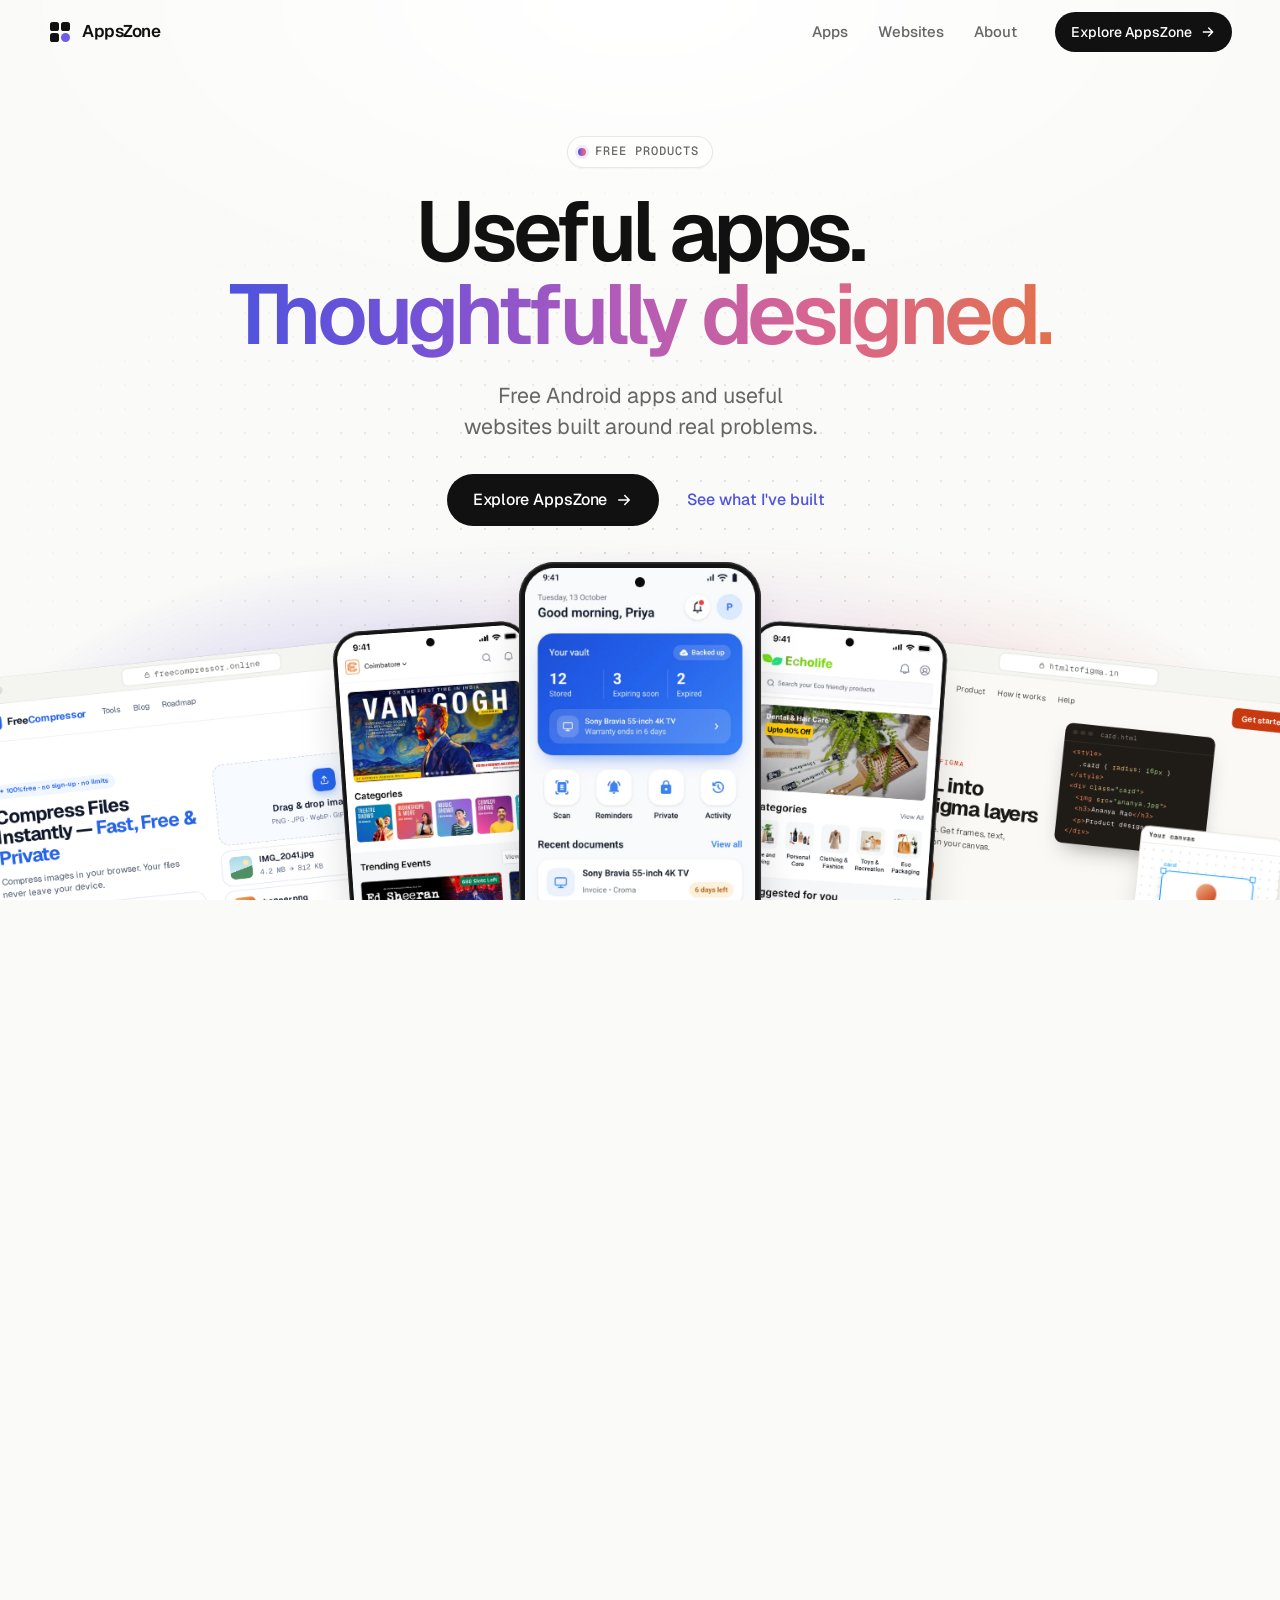
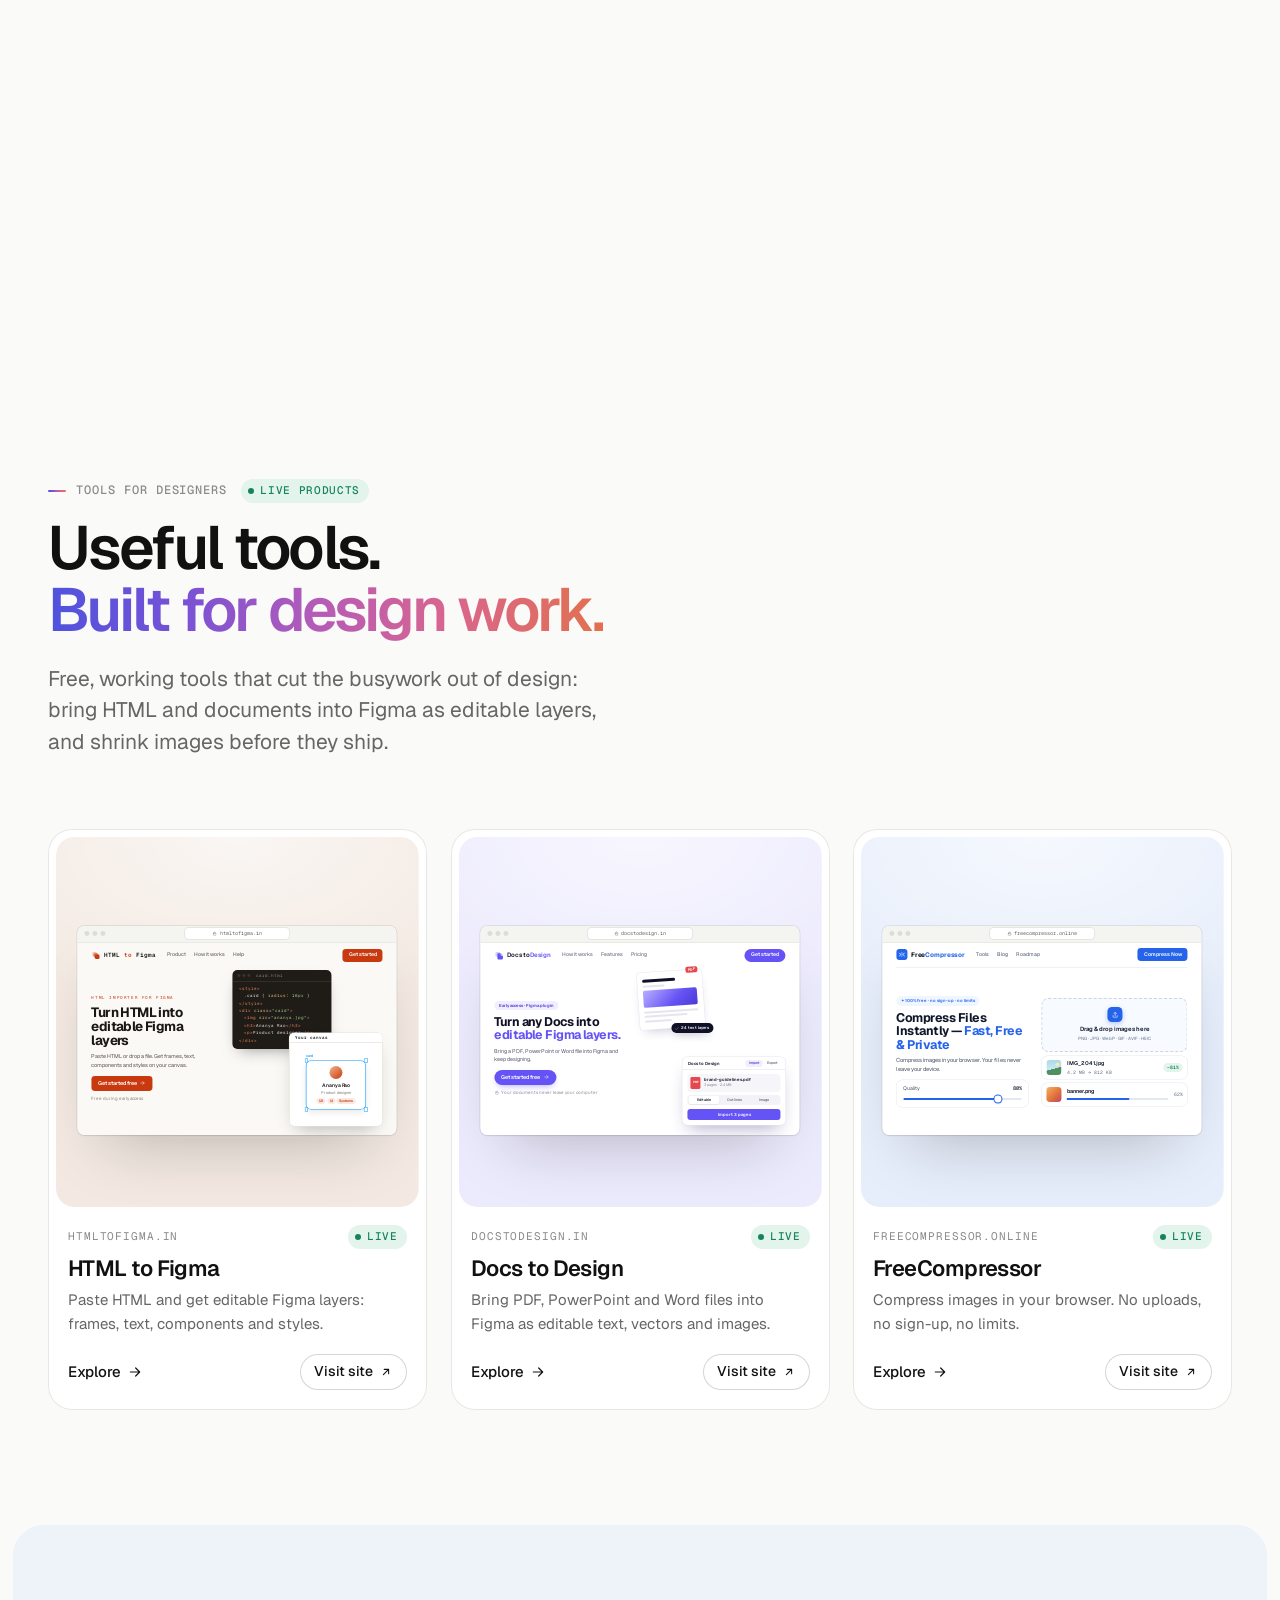
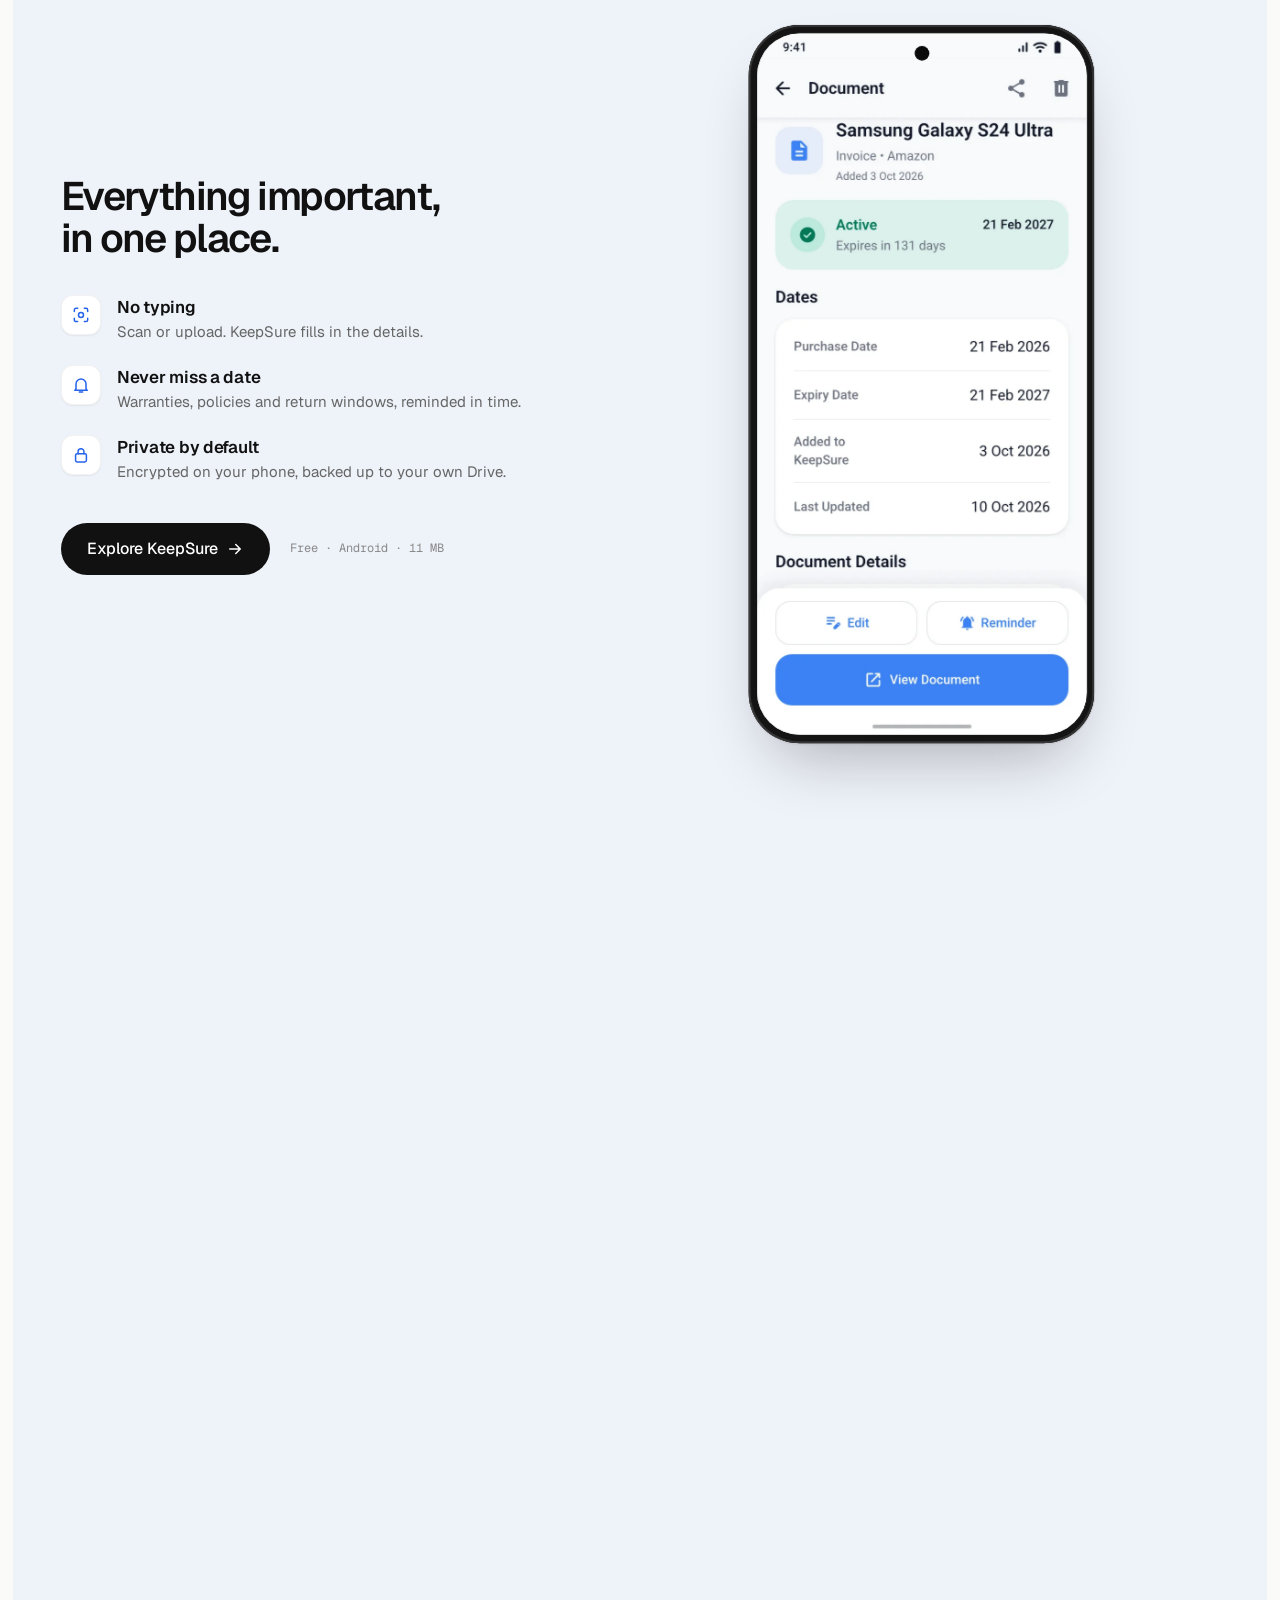
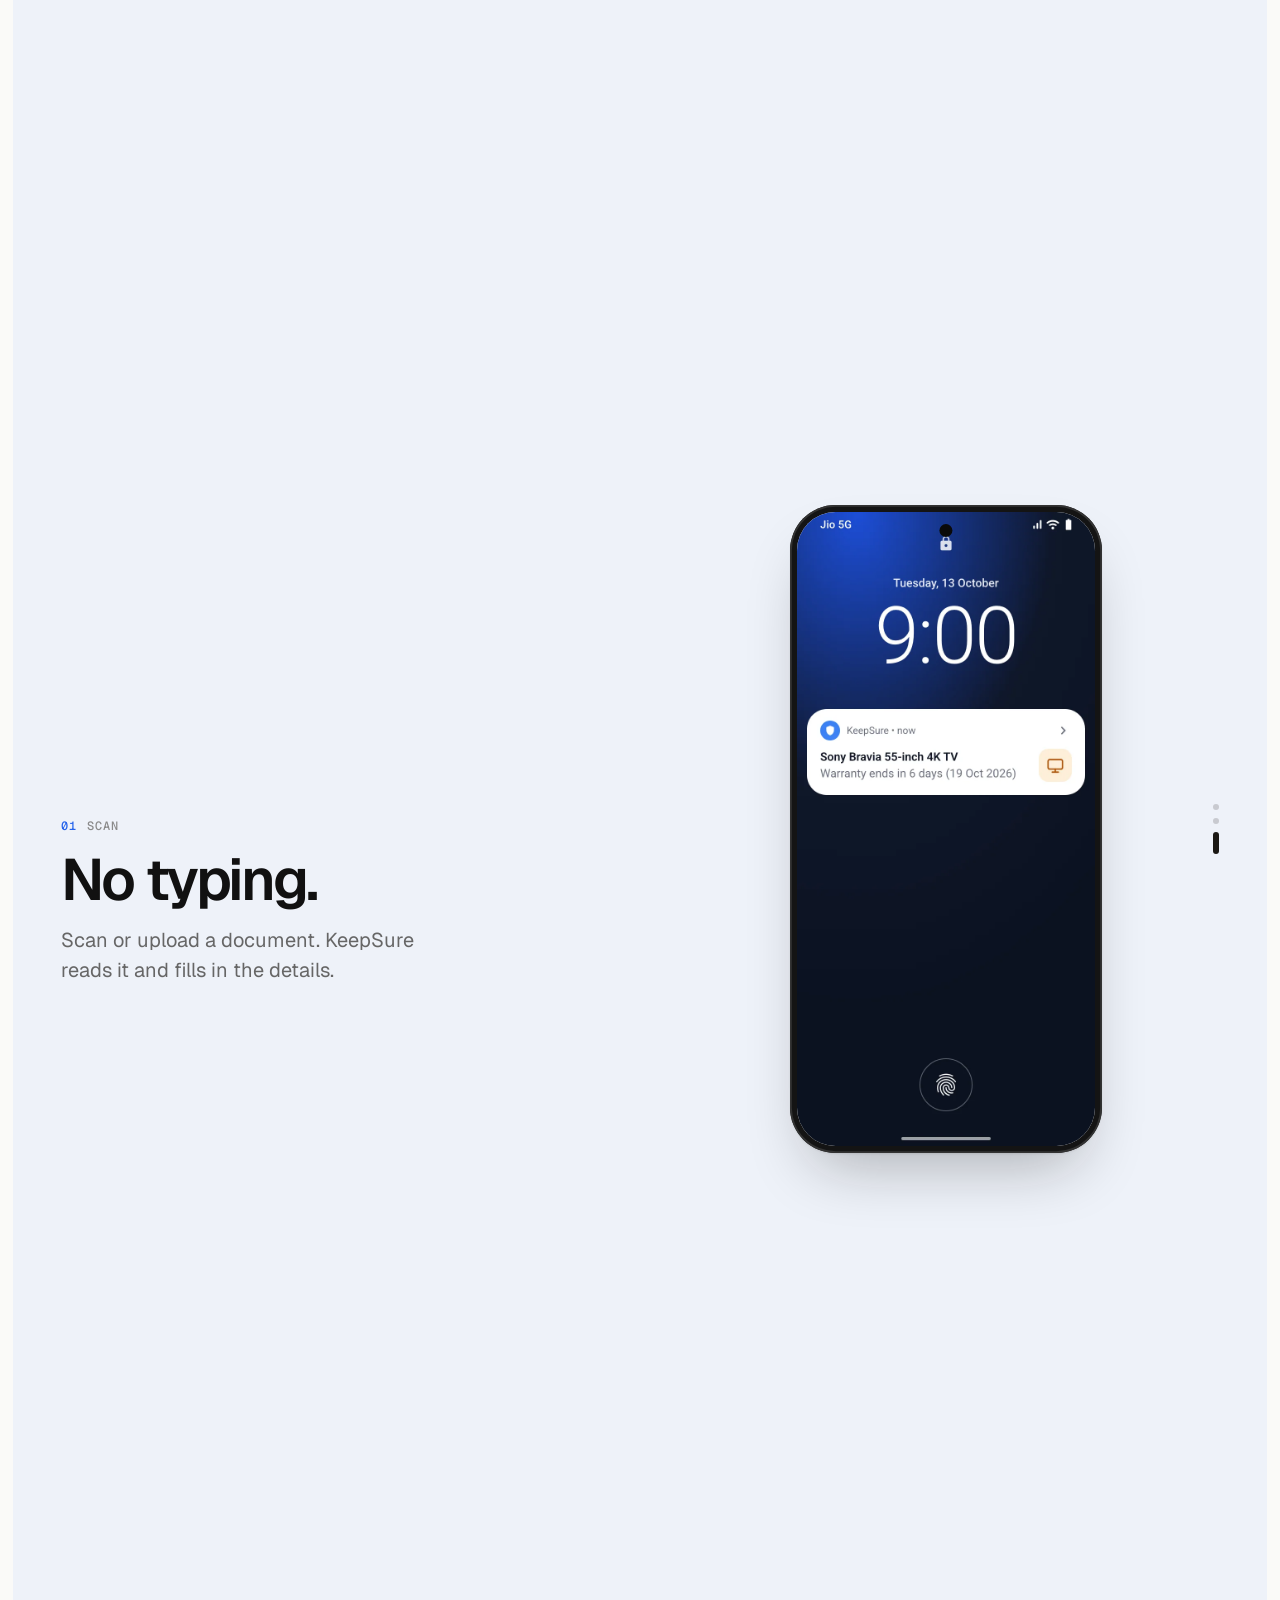
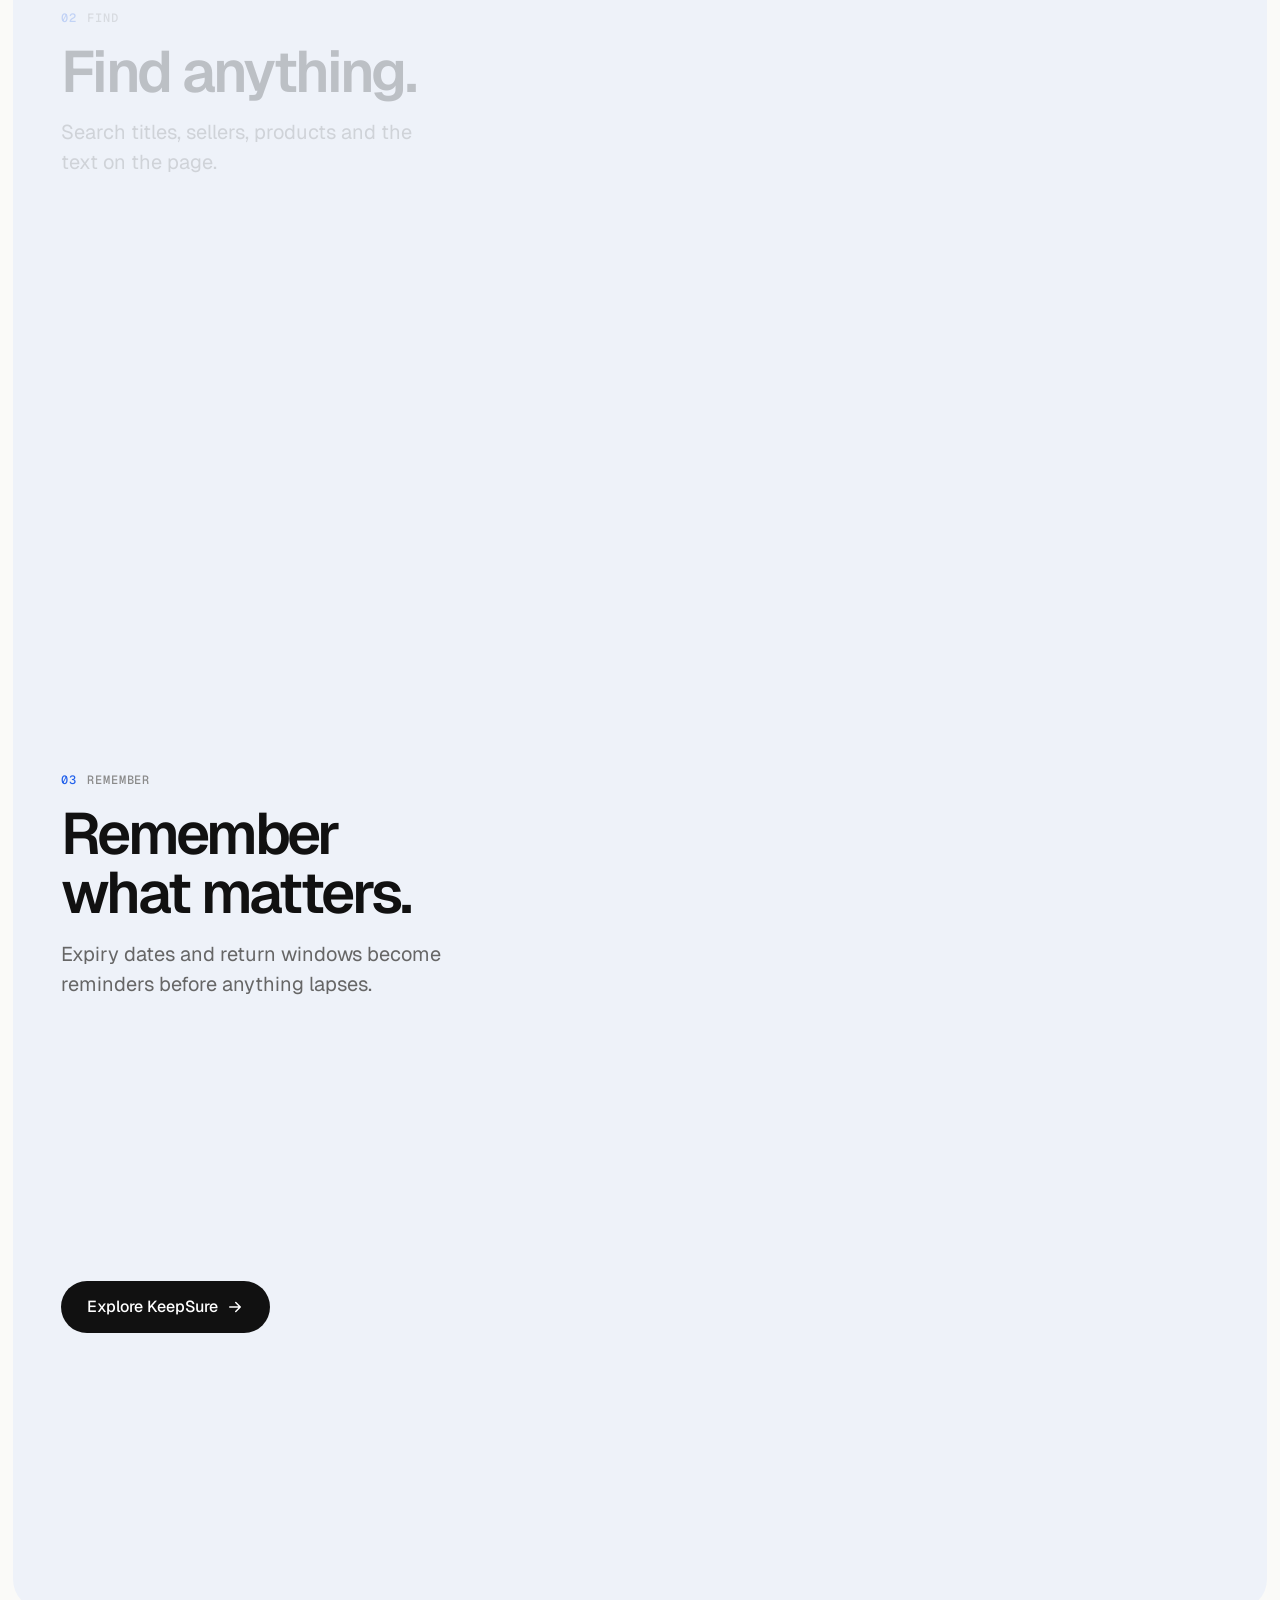
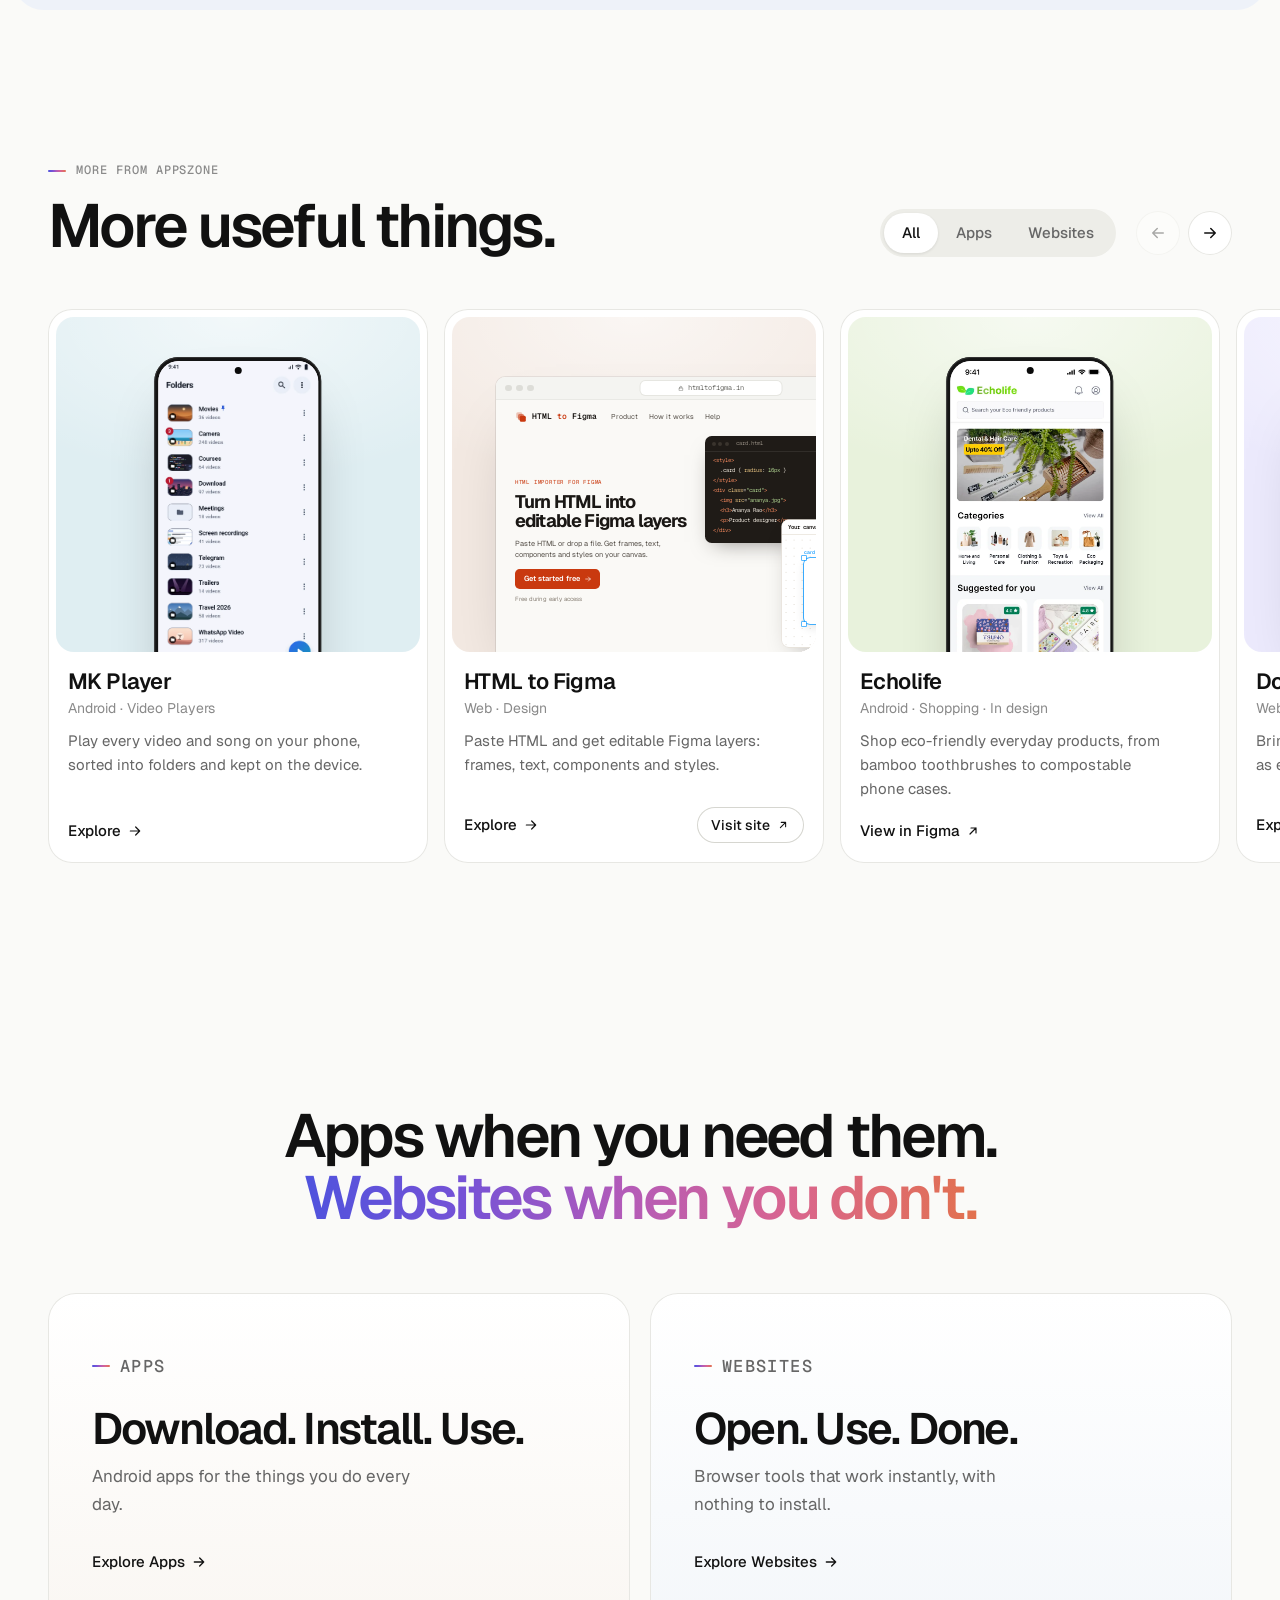
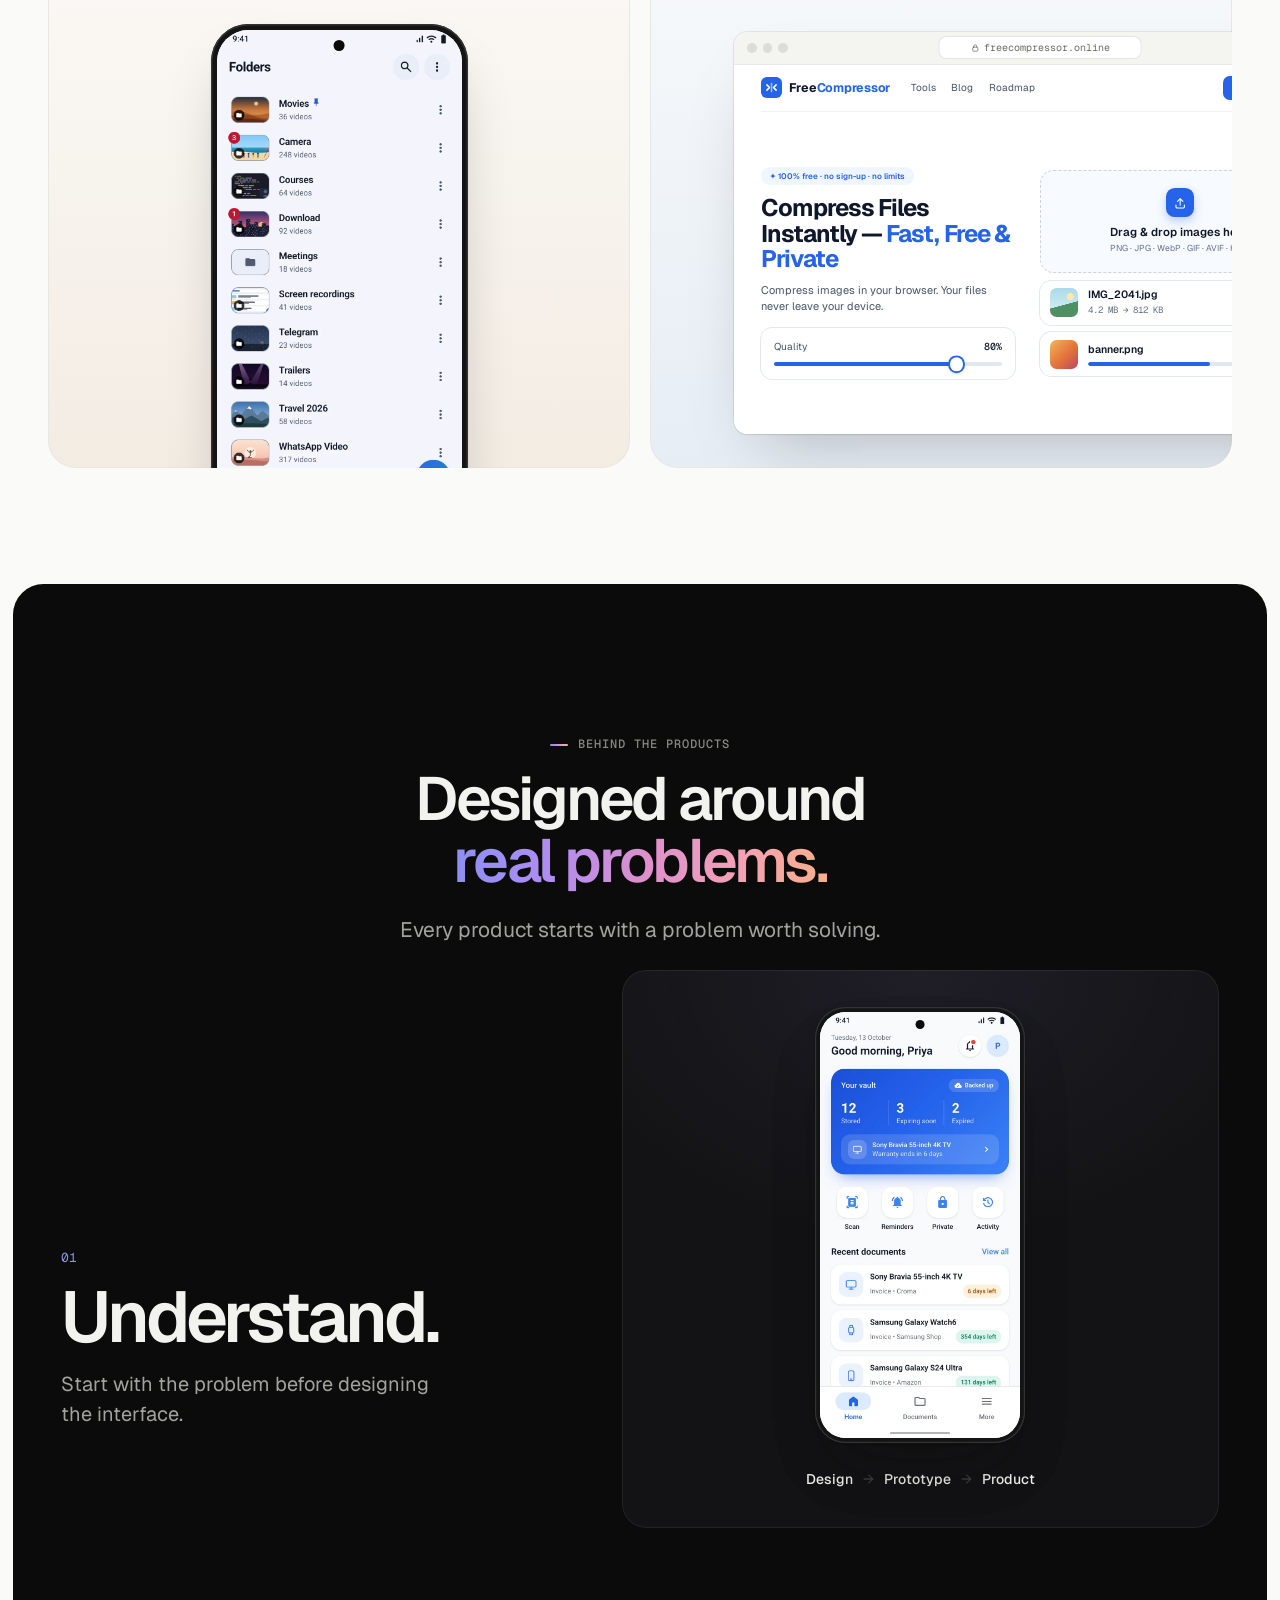
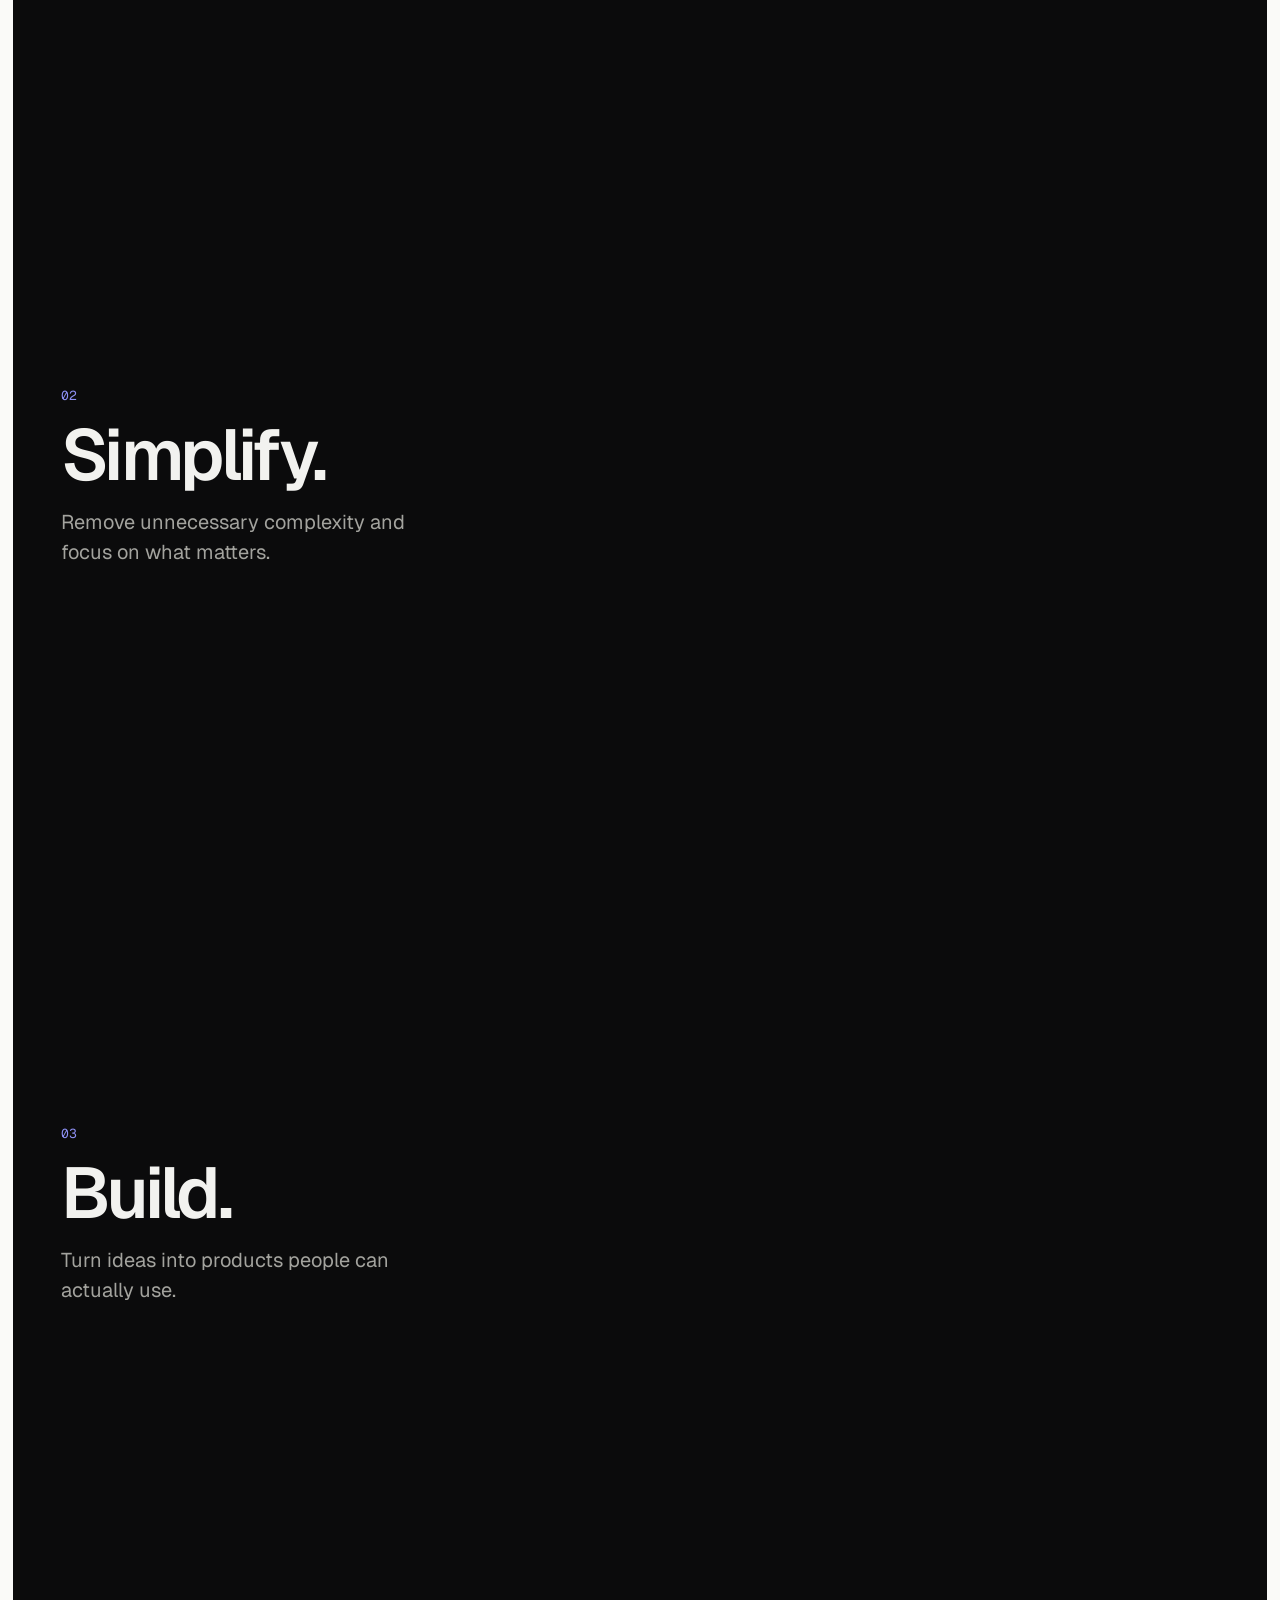
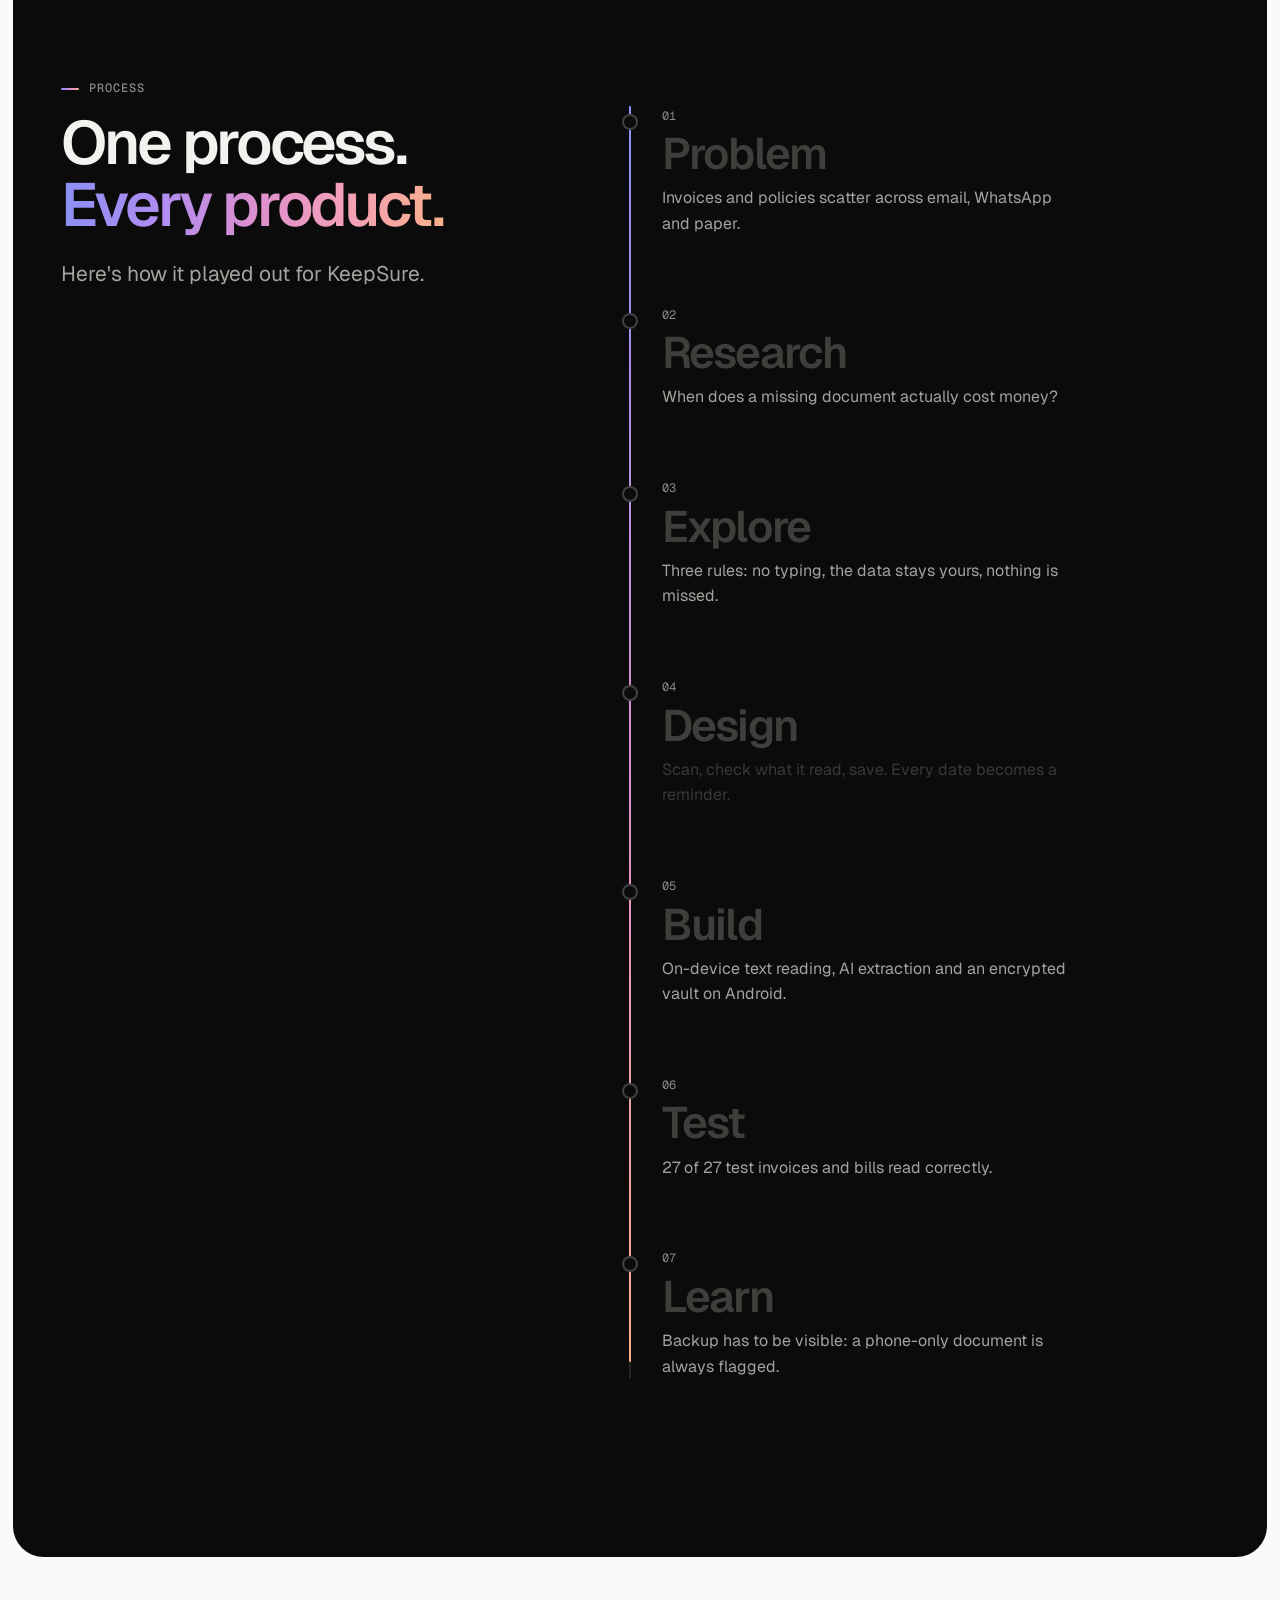
==== commit 267dc5a3: "Add Docs to Design, live design tools section and product case studies - Collection becomes "Tools f" ====
--- a/index.html
+++ b/index.html
@@ -14,8 +14,8 @@
   <link rel="preconnect" href="https://fonts.gstatic.com" crossorigin>
   <link href="https://fonts.googleapis.com/css2?family=Geist:wght@300..800&family=Geist+Mono:wght@400..600&display=swap" rel="stylesheet">
   <!-- Bump ?v= when CSS/JS change so browsers fetch the new files instead of a cached copy -->
-  <link rel="stylesheet" href="assets/css/styles.css?v=11">
-  <link rel="stylesheet" href="assets/css/home.css?v=11">
+  <link rel="stylesheet" href="assets/css/styles.css?v=19">
+  <link rel="stylesheet" href="assets/css/home.css?v=19">
   <script>
     // Scroll-linked motion only when the visitor hasn't asked for reduced motion.
     document.documentElement.classList.add("js");
@@ -96,13 +96,16 @@
       </div>
     </section>
 
-    <!-- 02 · The collection: a loose composition that settles into cards -->
+    <!-- 02 · Live design tools: a loose composition that settles into cards -->
     <section class="collection" id="collection" aria-labelledby="collection-title">
       <div class="container">
         <header class="chapter-head reveal">
-          <p class="eyebrow">The collection</p>
-          <h2 class="display" id="collection-title">Small products.<br><span>Real problems.</span></h2>
-          <p class="chapter-lead">AppsZone is a growing collection of apps, websites and experiments built to make everyday digital tasks simpler.</p>
+          <div class="col-head-meta">
+            <p class="eyebrow">Tools for designers</p>
+            <span class="live-tag">Live products</span>
+          </div>
+          <h2 class="display" id="collection-title">Useful tools.<br><span>Built for design work.</span></h2>
+          <p class="chapter-lead">Free, working tools that cut the busywork out of design: bring HTML and documents into Figma as editable layers, and shrink images before they ship.</p>
         </header>
         <div class="col-grid" data-collection data-progress="view" data-start="1" data-end="0.3"></div>
       </div>
@@ -223,7 +226,7 @@
                 <svg viewBox="0 0 24 24" fill="none" stroke="currentColor" stroke-width="2" stroke-linecap="round" stroke-linejoin="round" aria-hidden="true"><path d="M5 12h14M13 6l6 6-6 6"/></svg>
               </a>
             </div>
-            <div class="split-visual split-visual--phone" data-device="ic-pick"></div>
+            <div class="split-visual split-visual--phone" data-device="mk-player"></div>
           </article>
           <article class="split-panel split-panel--web" data-panel="websites">
             <div class="split-copy">
@@ -452,9 +455,9 @@
   <!-- Mobile: a quiet sticky link while the KeepSure story is on screen -->
   <a class="story-pill" href="app.html?slug=keepsure" data-story-pill tabindex="-1" aria-hidden="true"></a>
 
-  <script src="assets/js/data.js?v=11"></script>
-  <script src="assets/js/screens.js?v=11"></script>
-  <script src="assets/js/site.js?v=11"></script>
-  <script src="assets/js/main.js?v=11"></script>
+  <script src="assets/js/data.js?v=19"></script>
+  <script src="assets/js/screens.js?v=19"></script>
+  <script src="assets/js/site.js?v=19"></script>
+  <script src="assets/js/main.js?v=19"></script>
 </body>
 </html>
--- a/assets/css/styles.css
+++ b/assets/css/styles.css
@@ -191,6 +191,33 @@
 .stretched::after { content: ""; position: absolute; inset: 0; z-index: 1; border-radius: inherit; }
 .stretched:focus-visible { outline: none; }
 .stretched:focus-visible::after { outline: 2px solid var(--accent); outline-offset: 3px; border-radius: var(--radius); }
+
+/* "Live" tag: a pulsing dot marks products people can use today */
+.live-tag {
+  display: inline-flex;
+  align-items: center;
+  gap: 6px;
+  padding: 3px 9px 3px 7px;
+  border-radius: 99px;
+  background: #E3F4EC;
+  color: var(--success);
+  font-family: var(--mono);
+  font-size: .6875rem;
+  font-weight: 500;
+  letter-spacing: .06em;
+  text-transform: uppercase;
+  white-space: nowrap;
+}
+.live-tag::before {
+  content: "";
+  width: 6px;
+  height: 6px;
+  border-radius: 50%;
+  background: currentColor;
+  box-shadow: 0 0 0 0 rgba(22, 132, 91, .45);
+}
+@media (prefers-reduced-motion: no-preference) { .live-tag::before { animation: live-pulse 2s ease-out infinite; } }
+@keyframes live-pulse { to { box-shadow: 0 0 0 6px rgba(22, 132, 91, 0); } }
 
 /* ---------- App icon ---------- */
 .app-icon {
@@ -443,6 +470,17 @@
 .browser-url svg { width: calc(var(--u) * 10); height: calc(var(--u) * 10); }
 .browser-page { position: relative; flex: 1; min-height: 0; overflow: hidden; }
 
+/* Real screenshots: a page section in browser chrome, or a plugin window */
+.browser--shot { aspect-ratio: auto; }
+.browser--shot img { display: block; width: 100%; height: auto; }
+.plugin-shot {
+  overflow: hidden;
+  border-radius: 14px;
+  background: #fff;
+  box-shadow: 0 0 0 1px rgba(17, 17, 17, .08), 0 24px 48px -20px rgba(17, 17, 17, .3);
+}
+.plugin-shot img { display: block; width: 100%; height: auto; }
+
 /* --- HTML to Figma (htmltofigma.in) --- */
 .hf { display: flex; flex-direction: column; padding: 0 calc(var(--u) * 28); background: #FAF9F6; color: #1A1714; }
 .hf-nav { flex-shrink: 0; display: flex; align-items: center; gap: calc(var(--u) * 22); height: calc(var(--u) * 50); }
@@ -565,6 +603,134 @@
 .hf-h.tr { top: calc(var(--u) * -2.5); right: calc(var(--u) * -2.5); }
 .hf-h.bl { bottom: calc(var(--u) * -2.5); left: calc(var(--u) * -2.5); }
 .hf-h.br { bottom: calc(var(--u) * -2.5); right: calc(var(--u) * -2.5); }
+
+/* --- Docs to Design (docstodesign.in) --- */
+.dd { display: flex; flex-direction: column; padding: 0 calc(var(--u) * 28); background: #fff; color: #101126; }
+.dd-nav { flex-shrink: 0; display: flex; align-items: center; gap: calc(var(--u) * 22); height: calc(var(--u) * 50); }
+.dd-logo { display: flex; align-items: center; gap: calc(var(--u) * 7); font-size: calc(var(--u) * 12.5); font-weight: 600; letter-spacing: -0.02em; white-space: nowrap; }
+.dd-logo svg { width: calc(var(--u) * 19); height: calc(var(--u) * 19); fill: #6553F5; }
+.dd-logo em { font-style: normal; color: #6553F5; }
+.dd-links { display: flex; gap: calc(var(--u) * 16); font-size: calc(var(--u) * 10.5); color: #585A70; white-space: nowrap; }
+.dd-btn {
+  display: inline-flex;
+  align-items: center;
+  height: calc(var(--u) * 26);
+  margin-left: auto;
+  padding: 0 calc(var(--u) * 13);
+  border-radius: 99px;
+  background: #6553F5;
+  color: #fff;
+  font-size: calc(var(--u) * 10.5);
+  font-weight: 600;
+}
+.dd-body { flex: 1; min-height: 0; display: grid; grid-template-columns: 1fr 1.1fr; gap: calc(var(--u) * 22); align-items: center; padding-bottom: calc(var(--u) * 14); }
+.dd-copy { display: flex; flex-direction: column; align-items: flex-start; gap: calc(var(--u) * 10); }
+.dd-pill { padding: calc(var(--u) * 4) calc(var(--u) * 9); border-radius: 99px; background: #F0EEFF; color: #4B39D6; font-size: calc(var(--u) * 8.5); font-weight: 600; white-space: nowrap; }
+.dd-title { font-size: calc(var(--u) * 25); font-weight: 700; letter-spacing: -0.045em; line-height: 1.06; }
+.dd-title em { font-style: normal; color: #6553F5; }
+.dd-text { font-size: calc(var(--u) * 11); line-height: 1.5; color: #585A70; }
+.dd-cta {
+  display: inline-flex;
+  align-items: center;
+  gap: calc(var(--u) * 6);
+  height: calc(var(--u) * 30);
+  margin-top: calc(var(--u) * 4);
+  padding: 0 calc(var(--u) * 14);
+  border-radius: 99px;
+  background: #6553F5;
+  color: #fff;
+  font-size: calc(var(--u) * 11);
+  font-weight: 600;
+  box-shadow: 0 calc(var(--u) * 6) calc(var(--u) * 14) calc(var(--u) * -6) rgba(101, 83, 245, .6);
+}
+.dd-cta svg { width: calc(var(--u) * 12); height: calc(var(--u) * 12); }
+.dd-note { display: flex; align-items: center; gap: calc(var(--u) * 4); font-size: calc(var(--u) * 9); color: #8B8B96; }
+.dd-note svg { width: calc(var(--u) * 10); height: calc(var(--u) * 10); }
+.dd-stage { position: relative; align-self: stretch; margin: calc(var(--u) * 6) 0; }
+.dd-doc {
+  position: absolute;
+  top: 0;
+  left: 0;
+  width: 44%;
+  display: flex;
+  flex-direction: column;
+  gap: calc(var(--u) * 5);
+  padding: calc(var(--u) * 14) calc(var(--u) * 11);
+  border-radius: calc(var(--u) * 6);
+  background: #fff;
+  box-shadow: 0 0 0 calc(var(--u) * 1) #E5E5EF, 0 calc(var(--u) * 12) calc(var(--u) * 24) calc(var(--u) * -12) rgba(37, 31, 110, .3);
+  rotate: -4deg;
+}
+.dd-doc i { display: block; height: calc(var(--u) * 4); border-radius: 99px; background: #E5E5EF; }
+.dd-doc i.w60 { width: 60%; height: calc(var(--u) * 7); background: #101126; }
+.dd-doc i.w40 { width: 40%; }
+.dd-doc i.w80 { width: 80%; }
+.dd-doc i.w50 { width: 50%; }
+.dd-doc-tag {
+  position: absolute;
+  top: calc(var(--u) * -7);
+  right: calc(var(--u) * 8);
+  padding: calc(var(--u) * 2) calc(var(--u) * 5);
+  border-radius: calc(var(--u) * 4);
+  background: #E5484D;
+  color: #fff;
+  font-size: calc(var(--u) * 7);
+  font-weight: 700;
+}
+.dd-doc-img { height: calc(var(--u) * 34); margin: calc(var(--u) * 2) 0; border-radius: calc(var(--u) * 4); background: linear-gradient(135deg, #B8AEFF, #6553F5 60%, #4B39D6); }
+.dd-plugin {
+  position: absolute;
+  right: 0;
+  bottom: 0;
+  width: 70%;
+  display: flex;
+  flex-direction: column;
+  gap: calc(var(--u) * 7);
+  padding: 0 calc(var(--u) * 10) calc(var(--u) * 10);
+  border-radius: calc(var(--u) * 10);
+  background: #fff;
+  box-shadow: 0 0 0 calc(var(--u) * 1) #E5E5EF, 0 calc(var(--u) * 18) calc(var(--u) * 36) calc(var(--u) * -14) rgba(37, 31, 110, .4);
+}
+.dd-plugin-bar {
+  display: flex;
+  align-items: center;
+  justify-content: space-between;
+  height: calc(var(--u) * 26);
+  margin: 0 calc(var(--u) * -10);
+  padding: 0 calc(var(--u) * 10);
+  border-bottom: calc(var(--u) * 1) solid #EEEEF4;
+  font-size: calc(var(--u) * 8.5);
+}
+.dd-tabs { display: flex; gap: calc(var(--u) * 2); }
+.dd-tabs i, .dd-seg i { font-style: normal; font-weight: 500; color: #66666F; }
+.dd-tabs i { padding: calc(var(--u) * 2) calc(var(--u) * 6); border-radius: calc(var(--u) * 4); font-size: calc(var(--u) * 7.5); }
+.dd-tabs i.on { background: #F0EEFF; color: #4B39D6; }
+.dd-file { display: flex; align-items: center; gap: calc(var(--u) * 7); padding: calc(var(--u) * 6); border-radius: calc(var(--u) * 7); background: #F6F6FA; }
+.dd-file-ico { display: grid; place-items: center; width: calc(var(--u) * 20); height: calc(var(--u) * 24); border-radius: calc(var(--u) * 3); background: #E5484D; color: #fff; font-size: calc(var(--u) * 6); font-weight: 700; }
+.dd-file-meta { display: flex; flex-direction: column; gap: calc(var(--u) * 1); min-width: 0; }
+.dd-file-meta b { font-size: calc(var(--u) * 8.5); white-space: nowrap; }
+.dd-file-meta small { font-size: calc(var(--u) * 7.5); color: #8B8B96; }
+.dd-seg { display: grid; grid-template-columns: repeat(3, 1fr); padding: calc(var(--u) * 2); border-radius: calc(var(--u) * 6); background: #F2F2F8; }
+.dd-seg i { padding: calc(var(--u) * 3) 0; border-radius: calc(var(--u) * 4); font-size: calc(var(--u) * 7.5); text-align: center; }
+.dd-seg i.on { background: #fff; color: #101126; box-shadow: 0 calc(var(--u) * 1) calc(var(--u) * 2) rgba(16, 17, 38, .1); }
+.dd-import { display: grid; place-items: center; height: calc(var(--u) * 24); border-radius: calc(var(--u) * 6); background: #6553F5; color: #fff; font-size: calc(var(--u) * 8.5); font-weight: 600; }
+.dd-result {
+  position: absolute;
+  top: 34%;
+  left: 22%;
+  display: inline-flex;
+  align-items: center;
+  gap: calc(var(--u) * 4);
+  padding: calc(var(--u) * 4) calc(var(--u) * 8) calc(var(--u) * 4) calc(var(--u) * 6);
+  border-radius: 99px;
+  background: #101126;
+  color: #fff;
+  font-size: calc(var(--u) * 8);
+  font-weight: 600;
+  white-space: nowrap;
+  box-shadow: 0 calc(var(--u) * 8) calc(var(--u) * 18) calc(var(--u) * -8) rgba(16, 17, 38, .6);
+}
+.dd-result svg { width: calc(var(--u) * 10); height: calc(var(--u) * 10); color: #B8AEFF; }
 
 /* --- FreeCompressor (freecompressor.online) --- */
 .fc { display: flex; flex-direction: column; padding: 0 calc(var(--u) * 28); background: #fff; color: #0F172A; }
@@ -1306,6 +1472,23 @@
   .v-b { top: 22%; left: 50%; width: 33%; z-index: 1; }
 }
 
+/* Website hero: the live site in browser chrome */
+.app-id-top { display: flex; align-items: center; gap: 16px; }
+.app-visual--web {
+  display: block;
+  overflow: hidden;
+  padding: 24px 0 0 20px;
+  border-radius: 24px;
+  background:
+    radial-gradient(120% 70% at 50% 0%, rgba(255, 255, 255, .6), transparent 70%),
+    var(--tint);
+}
+.app-visual--web .wv-browser { width: 112%; }
+@media (min-width: 1024px) {
+  .app-visual--web { padding: 0; border-radius: 28px; }
+  .app-visual--web .wv-browser { top: 16%; left: 8%; width: 100%; }
+}
+
 /* ---------- Download button: idle → downloading → done ---------- */
 .dl { position: relative; overflow: hidden; isolation: isolate; }
 .dl::before {
@@ -1375,6 +1558,15 @@
   .section--gallery .carousel-dots { display: none; }
 }
 
+/* Website galleries: wide browser shots, two to a row on desktop */
+.gallery--web .shot { display: flex; flex-direction: column; flex-basis: min(86%, 560px); }
+.gallery--web .shot-frame { flex: 1; align-items: center; padding: 20px; }
+.gallery--web .shot-frame > * { max-width: none; }
+@media (min-width: 900px) {
+  .gallery--web { grid-template-columns: repeat(2, minmax(0, 1fr)); }
+  .gallery--web .shot-frame { padding: 28px; }
+}
+
 /* ---------- What it does + features ---------- */
 .what { display: grid; gap: 20px; }
 .what-text { max-width: 40ch; font-size: clamp(1.125rem, 1rem + .5vw, 1.375rem); line-height: 1.5; color: var(--text-2); text-wrap: pretty; }
@@ -1434,6 +1626,15 @@
     var(--tint);
 }
 .hiw-visual .device { position: absolute; top: 12%; left: 50%; width: 72%; translate: -50% 0; }
+/* A real screenshot, fitted whole: drop-shadow follows the image, not the letterbox */
+.hiw-visual--img img {
+  position: absolute;
+  inset: 8%;
+  width: 84%;
+  height: 84%;
+  object-fit: contain;
+  filter: drop-shadow(0 14px 22px rgba(17, 17, 17, .16)) drop-shadow(0 0 1px rgba(17, 17, 17, .2));
+}
 .hiw-body { padding: 8px 8px 8px 0; }
 .hiw-num { font-family: var(--mono); font-size: .75rem; color: var(--muted); }
 .hiw-step h3 { margin-top: 6px; font-size: 1.125rem; letter-spacing: -0.02em; line-height: 1.3; }
@@ -1473,6 +1674,7 @@
 .trust h3 { margin-top: 20px; font-size: var(--fs-card); letter-spacing: -0.025em; }
 .trust p { margin-top: 10px; font-size: .9375rem; color: var(--text-2); text-wrap: pretty; }
 .trust-steps { display: grid; gap: 10px; margin: 20px 0 24px; counter-reset: step; }
+.trust-cta { margin-top: 24px; }
 .trust-steps li { display: flex; align-items: center; gap: 12px; font-size: .9375rem; counter-increment: step; }
 .trust-steps li::before {
   content: counter(step);
@@ -1505,6 +1707,7 @@
 .behind-trio { display: grid; gap: 28px; }
 .behind-item h3,
 .learn h3,
+.cs-label,
 .hypothesis figcaption {
   font-family: var(--mono);
   font-size: .75rem;
@@ -1576,6 +1779,122 @@
   font-style: normal;
   font-size: .75rem;
   color: var(--text);
+}
+
+/* Case study: the story, an at-a-glance card, a dated timeline and measured proof */
+.cs-story { display: grid; gap: 24px; margin-bottom: 56px; }
+.cs-story-text p { max-width: 62ch; margin-top: 14px; font-size: clamp(1.0625rem, 1rem + .3vw, 1.25rem); line-height: 1.6; text-wrap: pretty; }
+.cs-glance {
+  align-self: start;
+  padding: 24px;
+  border-radius: var(--radius);
+  background: var(--bg);
+  box-shadow: inset 0 0 0 1px var(--border);
+}
+.cs-glance dl { margin-top: 8px; }
+.cs-glance dl > div { display: flex; justify-content: space-between; gap: 16px; padding: 12px 0; border-top: 1px solid var(--border); font-size: .9375rem; }
+.cs-glance dl > div:first-child { border-top: 0; }
+.cs-glance dt { color: var(--text-2); }
+.cs-glance dd { margin: 0; font-weight: 500; text-align: right; }
+
+/* UX timeline: a phase overview strip, then the phases in detail */
+.ux-head p { max-width: 60ch; margin-top: 10px; color: var(--text-2); }
+.ux-head b { color: var(--text); font-weight: 600; }
+.ux-phases {
+  display: grid;
+  grid-auto-flow: column;
+  grid-auto-columns: minmax(118px, 1fr);
+  gap: 6px;
+  margin: 28px calc(var(--gutter) * -1) 0;
+  padding: 0 var(--gutter) 4px;
+  overflow-x: auto;
+  scrollbar-width: none;
+}
+.ux-phases::-webkit-scrollbar { display: none; }
+.ux-phase { display: flex; flex-direction: column; gap: 3px; }
+.ux-track { height: 6px; margin-bottom: 10px; border-radius: 99px; background: var(--brand); }
+.ux-phase.is-planned .ux-track { background: repeating-linear-gradient(90deg, var(--brand) 0 6px, transparent 6px 10px); opacity: .55; }
+.ux-phase small { font-family: var(--mono); font-size: .6875rem; color: var(--muted); }
+.ux-phase b { font-size: .9375rem; font-weight: 600; letter-spacing: -0.01em; }
+.ux-phase > span:last-child { font-size: .8125rem; color: var(--text-2); white-space: nowrap; }
+
+.timeline { margin-top: 40px; }
+.tl-item { position: relative; display: grid; grid-template-columns: 20px minmax(0, 1fr); column-gap: 16px; padding-bottom: 32px; }
+.tl-item::before {
+  content: "";
+  position: absolute;
+  top: 20px;
+  bottom: 0;
+  left: 9.5px;
+  width: 1px;
+  background: var(--border-strong);
+}
+.tl-item:last-child { padding-bottom: 0; }
+.tl-item:last-child::before { display: none; }
+.tl-when { grid-column: 2; grid-row: 1; display: flex; flex-wrap: wrap; align-items: baseline; gap: 4px 10px; }
+.tl-when b { font-family: var(--mono); font-size: .75rem; font-weight: 500; letter-spacing: .08em; text-transform: uppercase; color: var(--brand); }
+.tl-when time,
+.tl-when span { font-family: var(--mono); font-size: .75rem; color: var(--muted); }
+.tl-dot {
+  grid-column: 1;
+  grid-row: 1 / span 2;
+  justify-self: center;
+  width: 11px;
+  height: 11px;
+  margin-top: 4px;
+  border-radius: 50%;
+  background: var(--brand);
+  box-shadow: 0 0 0 4px color-mix(in srgb, var(--brand) 16%, var(--surface));
+}
+.tl-item.is-planned .tl-dot { background: var(--surface); box-shadow: inset 0 0 0 2px var(--brand), 0 0 0 4px color-mix(in srgb, var(--brand) 10%, var(--surface)); }
+.tl-body { grid-column: 2; grid-row: 2; }
+.tl-item h4 { margin: 6px 0 0; font-size: 1.125rem; font-weight: 600; letter-spacing: -0.02em; line-height: 1.35; }
+.tl-planned {
+  display: inline-block;
+  margin-left: 6px;
+  padding: 2px 8px;
+  border-radius: 99px;
+  background: color-mix(in srgb, var(--brand) 12%, var(--surface));
+  font-size: .75rem;
+  font-style: normal;
+  font-weight: 500;
+  vertical-align: 2px;
+}
+.tl-item p { max-width: 64ch; margin-top: 6px; font-size: .9375rem; color: var(--text-2); text-wrap: pretty; }
+.tl-outputs { display: flex; flex-wrap: wrap; gap: 6px; margin: 12px 0 0; padding: 0; list-style: none; }
+.tl-outputs li {
+  padding: 3px 10px;
+  border-radius: 99px;
+  background: var(--bg);
+  box-shadow: inset 0 0 0 1px var(--border);
+  font-size: .8125rem;
+  color: var(--text-2);
+}
+
+.proof { display: grid; grid-template-columns: repeat(2, minmax(0, 1fr)); gap: 12px; margin-top: 24px; }
+.proof-item {
+  display: flex;
+  flex-direction: column;
+  gap: 10px;
+  padding: 22px;
+  border-radius: var(--radius);
+  background: var(--bg);
+  box-shadow: inset 0 0 0 1px var(--border);
+}
+.proof-item b { font-size: clamp(1.625rem, 1.3rem + 1.2vw, 2.5rem); font-weight: 600; letter-spacing: -0.04em; line-height: 1; font-variant-numeric: tabular-nums; }
+.proof-item span { font-size: .875rem; color: var(--text-2); text-wrap: pretty; }
+.proof-note { max-width: 72ch; margin-top: 16px; font-size: .875rem; color: var(--muted); text-wrap: pretty; }
+
+@media (min-width: 900px) {
+  .cs-story { grid-template-columns: minmax(0, 1.6fr) minmax(0, 1fr); gap: 64px; }
+  .ux-phases { margin-inline: 0; padding-inline: 0; overflow: visible; grid-auto-columns: minmax(0, 1fr); }
+  .tl-item { grid-template-columns: 150px 20px minmax(0, 1fr); }
+  .tl-item::before { left: 175.5px; }
+  .tl-when { grid-column: 1; grid-row: 1; flex-direction: column; align-items: flex-end; gap: 4px; padding-top: 2px; text-align: right; }
+  .tl-dot { grid-column: 2; grid-row: 1; }
+  .tl-body { grid-column: 3; grid-row: 1; }
+  .tl-item h4 { margin-top: 0; }
+  .proof { grid-template-columns: repeat(4, minmax(0, 1fr)); gap: 20px; }
 }
 
 .learn-grid { display: grid; gap: 12px; margin-top: 64px; }
--- a/assets/css/home.css
+++ b/assets/css/home.css
@@ -251,6 +251,32 @@
 .col-visual.is-browser .device { top: 24%; width: 88%; }
 .col-info { display: flex; flex-direction: column; flex: 1; padding: 18px 12px 12px; }
 .col-kind { font-family: var(--mono); font-size: .6875rem; letter-spacing: .08em; text-transform: uppercase; color: var(--muted); }
+.col-meta { display: flex; align-items: center; justify-content: space-between; gap: 12px; }
+
+/* Website cards: the card opens the product page; "Visit site" sits above the stretched link */
+.card-actions { display: flex; flex-wrap: wrap; align-items: center; justify-content: space-between; gap: 12px; margin-top: auto; padding-top: 18px; }
+.col-info .card-actions .link-arrow,
+.rc-info .card-actions .link-arrow { margin: 0; padding: 0; }
+.card-visit {
+  position: relative;
+  z-index: 2;
+  display: inline-flex;
+  align-items: center;
+  gap: 6px;
+  height: 36px;
+  padding: 0 14px;
+  border-radius: 99px;
+  box-shadow: inset 0 0 0 1px var(--border-strong);
+  font-size: .875rem;
+  font-weight: 500;
+  color: var(--text);
+  transition: background-color .25s var(--ease), color .25s var(--ease), box-shadow .25s var(--ease);
+}
+.card-visit svg { width: 14px; height: 14px; }
+.card-visit:hover { background: var(--text); color: var(--bg); box-shadow: none; }
+.card-visit:focus-visible { outline: 2px solid var(--accent); outline-offset: 2px; }
+.col-head-meta { display: flex; flex-wrap: wrap; align-items: center; gap: 10px 14px; margin-bottom: 14px; }
+.col-head-meta .eyebrow { margin-bottom: 0; }
 .col-info h3 { margin-top: 8px; font-size: var(--fs-card); letter-spacing: -0.025em; }
 .col-info p { margin-top: 8px; color: var(--text-2); font-size: .9375rem; text-wrap: pretty; }
 .col-info .link-arrow { margin-top: auto; padding-top: 18px; }
@@ -282,9 +308,11 @@
   }
   .motion .col-visual { clip-path: inset(0 0 calc((1 - var(--ke)) * -45%) 0 round 18px); overflow: visible; }
   .motion .col-visual::before { opacity: var(--ke); }
+  /* Slide the text in with balanced margins, not a transform: a transform would make
+     .col-info the box for the title's stretched link, leaving the picture unclickable */
   .motion .col-info {
     opacity: clamp(0, calc((var(--ke) - .6) / .4), 1);
-    transform: translateY(calc((1 - var(--ke)) * 16px));
+    margin-block: calc((1 - var(--ke)) * 16px) calc((1 - var(--ke)) * -16px);
   }
 }
 
